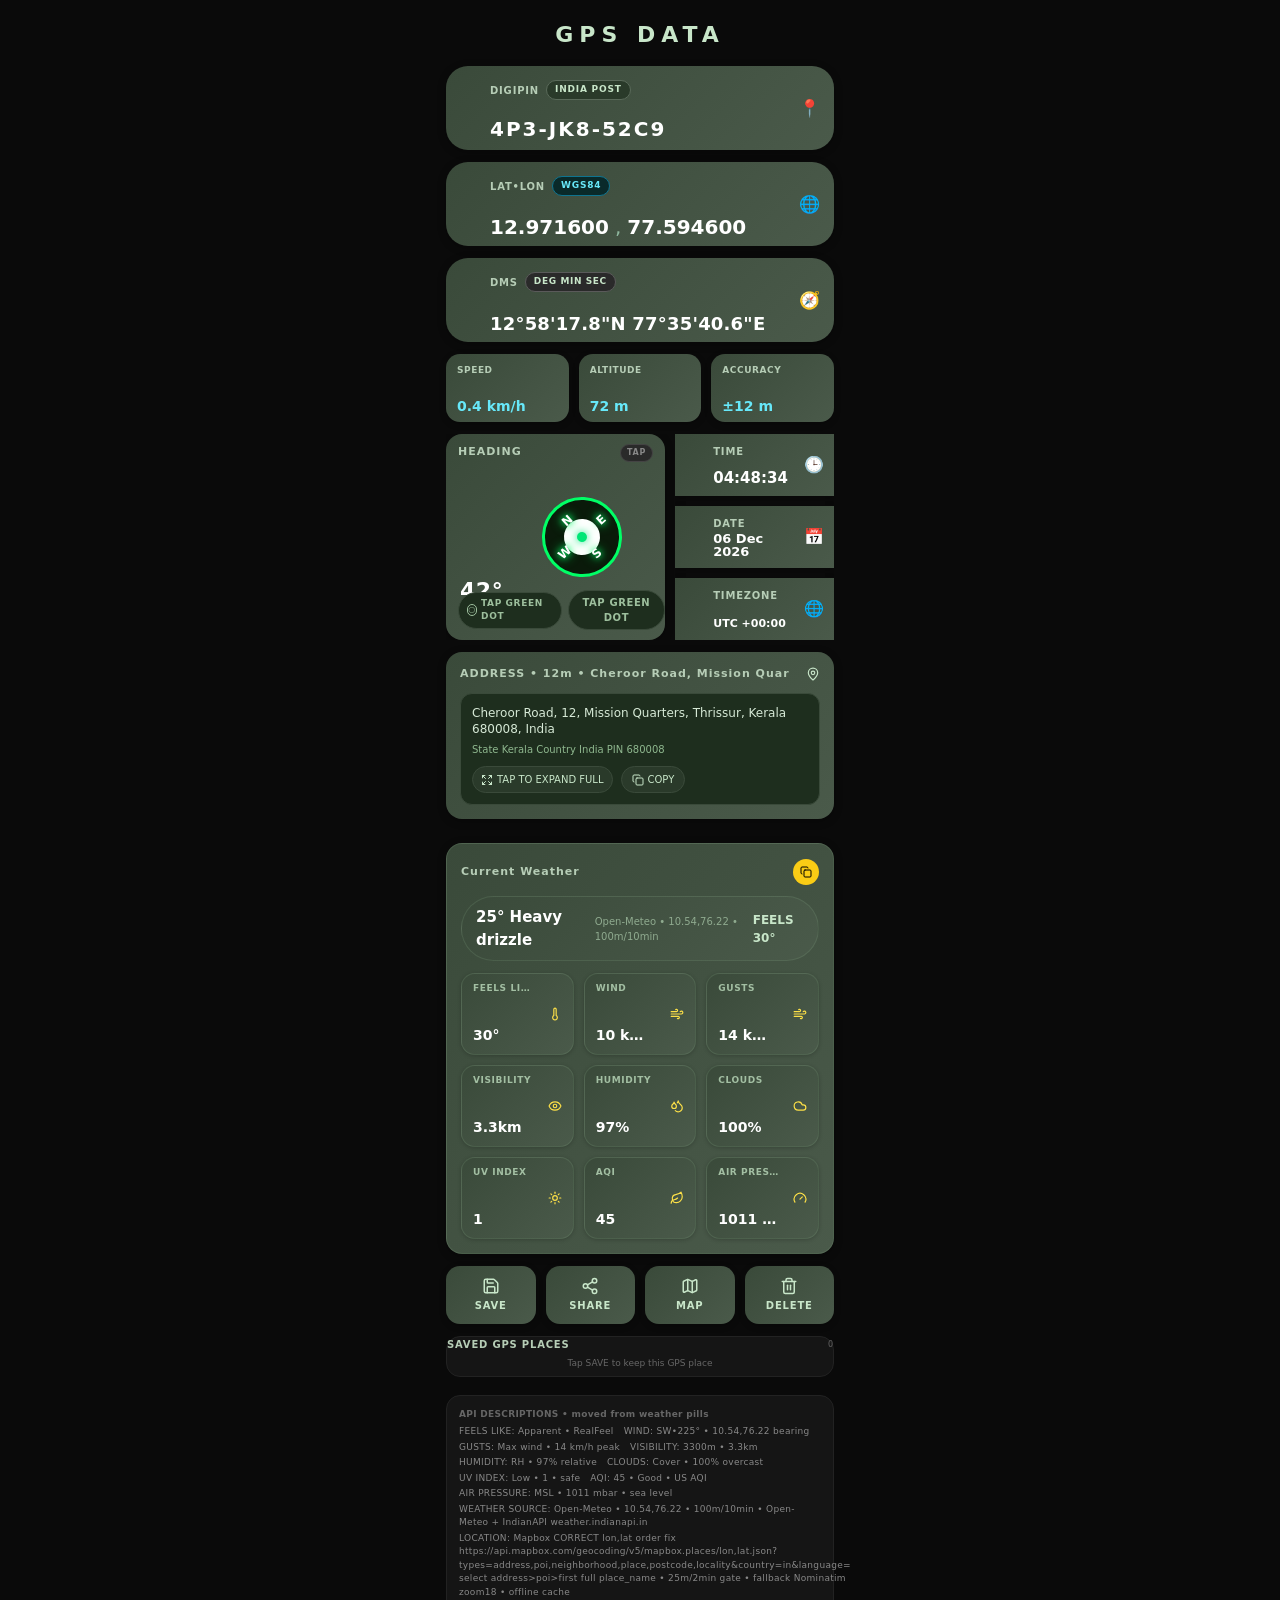
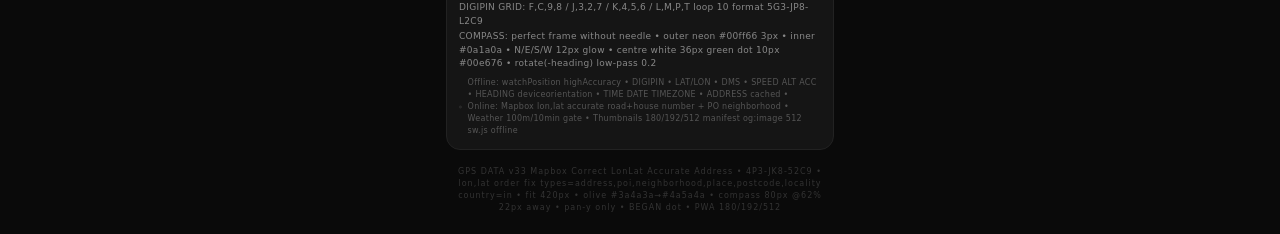
==== index.html @ 17bf813c "Fix DMS and weather tab layout" ====
<!DOCTYPE html>
<html lang="en">
<head><style>
@font-face {
  font-family: "Optimistic";
  font-style: normal;
  font-weight: 400 600;
  font-display: swap;
  src: url("/fonts/OptimisticAI_VF_Optimized.woff2") format("woff2");
}
@font-face {
  font-family: "Optimistic Mono";
  font-style: normal;
  font-weight: 400;
  font-display: swap;
  src: url("/fonts/OptimisticMono_W_TextRegular.woff2") format("woff2");
}
:where(html) {
  font-family: "Optimistic", system-ui, sans-serif;
}
:where(code, pre, kbd, samp) {
  font-family: "Optimistic Mono", ui-monospace, monospace;
}
</style>
  <meta charset="UTF-8">
  <meta name="viewport" content="width=device-width, initial-scale=1, maximum-scale=1, user-scalable=no">
  <meta name="theme-color" content="#0a0a0a">
  <link rel="manifest" href="/manifest.json">
  <title>React Artifact</title>
  <style>*,:after,:before{--tw-border-spacing-x:0;--tw-border-spacing-y:0;--tw-translate-x:0;--tw-translate-y:0;--tw-rotate:0;--tw-skew-x:0;--tw-skew-y:0;--tw-scale-x:1;--tw-scale-y:1;--tw-pan-x: ;--tw-pan-y: ;--tw-pinch-zoom: ;--tw-scroll-snap-strictness:proximity;--tw-gradient-from-position: ;--tw-gradient-via-position: ;--tw-gradient-to-position: ;--tw-ordinal: ;--tw-slashed-zero: ;--tw-numeric-figure: ;--tw-numeric-spacing: ;--tw-numeric-fraction: ;--tw-ring-inset: ;--tw-ring-offset-width:0px;--tw-ring-offset-color:#fff;--tw-ring-color:rgba(59,130,246,.5);--tw-ring-offset-shadow:0 0 #0000;--tw-ring-shadow:0 0 #0000;--tw-shadow:0 0 #0000;--tw-shadow-colored:0 0 #0000;--tw-blur: ;--tw-brightness: ;--tw-contrast: ;--tw-grayscale: ;--tw-hue-rotate: ;--tw-invert: ;--tw-saturate: ;--tw-sepia: ;--tw-drop-shadow: ;--tw-backdrop-blur: ;--tw-backdrop-brightness: ;--tw-backdrop-contrast: ;--tw-backdrop-grayscale: ;--tw-backdrop-hue-rotate: ;--tw-backdrop-invert: ;--tw-backdrop-opacity: ;--tw-backdrop-saturate: ;--tw-backdrop-sepia: ;--tw-contain-size: ;--tw-contain-layout: ;--tw-contain-paint: ;--tw-contain-style: }::backdrop{--tw-border-spacing-x:0;--tw-border-spacing-y:0;--tw-translate-x:0;--tw-translate-y:0;--tw-rotate:0;--tw-skew-x:0;--tw-skew-y:0;--tw-scale-x:1;--tw-scale-y:1;--tw-pan-x: ;--tw-pan-y: ;--tw-pinch-zoom: ;--tw-scroll-snap-strictness:proximity;--tw-gradient-from-position: ;--tw-gradient-via-position: ;--tw-gradient-to-position: ;--tw-ordinal: ;--tw-slashed-zero: ;--tw-numeric-figure: ;--tw-numeric-spacing: ;--tw-numeric-fraction: ;--tw-ring-inset: ;--tw-ring-offset-width:0px;--tw-ring-offset-color:#fff;--tw-ring-color:rgba(59,130,246,.5);--tw-ring-offset-shadow:0 0 #0000;--tw-ring-shadow:0 0 #0000;--tw-shadow:0 0 #0000;--tw-shadow-colored:0 0 #0000;--tw-blur: ;--tw-brightness: ;--tw-contrast: ;--tw-grayscale: ;--tw-hue-rotate: ;--tw-invert: ;--tw-saturate: ;--tw-sepia: ;--tw-drop-shadow: ;--tw-backdrop-blur: ;--tw-backdrop-brightness: ;--tw-backdrop-contrast: ;--tw-backdrop-grayscale: ;--tw-backdrop-hue-rotate: ;--tw-backdrop-invert: ;--tw-backdrop-opacity: ;--tw-backdrop-saturate: ;--tw-backdrop-sepia: ;--tw-contain-size: ;--tw-contain-layout: ;--tw-contain-paint: ;--tw-contain-style: }/*! tailwindcss v3.4.18 | MIT License | https://tailwindcss.com*/*,:after,:before{box-sizing:border-box;border:0 solid #e5e7eb}:after,:before{--tw-content:""}:host,html{line-height:1.5;-webkit-text-size-adjust:100%;-moz-tab-size:4;-o-tab-size:4;tab-size:4;font-family:ui-sans-serif,system-ui,sans-serif,Apple Color Emoji,Segoe UI Emoji,Segoe UI Symbol,Noto Color Emoji;font-feature-settings:normal;font-variation-settings:normal;-webkit-tap-highlight-color:transparent}body{line-height:inherit}hr{height:0;color:inherit;border-top-width:1px}abbr:where([title]){-webkit-text-decoration:underline dotted;text-decoration:underline dotted}h1,h2,h3,h4,h5,h6{font-size:inherit;font-weight:inherit}a{color:inherit;text-decoration:inherit}b,strong{font-weight:bolder}code,kbd,pre,samp{font-family:ui-monospace,SFMono-Regular,Menlo,Monaco,Consolas,Liberation Mono,Courier New,monospace;font-feature-settings:normal;font-variation-settings:normal;font-size:1em}small{font-size:80%}sub,sup{font-size:75%;line-height:0;position:relative;vertical-align:baseline}sub{bottom:-.25em}sup{top:-.5em}table{text-indent:0;border-color:inherit;border-collapse:collapse}button,input,optgroup,select,textarea{font-family:inherit;font-feature-settings:inherit;font-variation-settings:inherit;font-size:100%;font-weight:inherit;line-height:inherit;letter-spacing:inherit;color:inherit;margin:0;padding:0}button,select{text-transform:none}button,input:where([type=button]),input:where([type=reset]),input:where([type=submit]){-webkit-appearance:button;background-color:transparent;background-image:none}:-moz-focusring{outline:auto}:-moz-ui-invalid{box-shadow:none}progress{vertical-align:baseline}::-webkit-inner-spin-button,::-webkit-outer-spin-button{height:auto}[type=search]{-webkit-appearance:textfield;outline-offset:-2px}::-webkit-search-decoration{-webkit-appearance:none}::-webkit-file-upload-button{-webkit-appearance:button;font:inherit}summary{display:list-item}blockquote,dd,dl,figure,h1,h2,h3,h4,h5,h6,hr,p,pre{margin:0}fieldset{margin:0}fieldset,legend{padding:0}menu,ol,ul{list-style:none;margin:0;padding:0}dialog{padding:0}textarea{resize:vertical}input::-moz-placeholder,textarea::-moz-placeholder{opacity:1;color:#9ca3af}input::placeholder,textarea::placeholder{opacity:1;color:#9ca3af}[role=button],button{cursor:pointer}:disabled{cursor:default}audio,canvas,embed,iframe,img,object,svg,video{display:block;vertical-align:middle}img,video{max-width:100%;height:auto}[hidden]:where(:not([hidden=until-found])){display:none}.container{width:100%}@media (min-width:640px){.container{max-width:640px}}@media (min-width:768px){.container{max-width:768px}}@media (min-width:1024px){.container{max-width:1024px}}@media (min-width:1280px){.container{max-width:1280px}}@media (min-width:1536px){.container{max-width:1536px}}.pointer-events-none{pointer-events:none}.fixed{position:fixed}.absolute{position:absolute}.relative{position:relative}.bottom-\[10px\]{bottom:10px}.bottom-\[38px\]{bottom:38px}.bottom-\[6px\]{bottom:6px}.left-1\/2{left:50%}.left-\[12px\]{left:12px}.left-\[14px\]{left:14px}.left-\[7px\]{left:7px}.right-\[12px\]{right:12px}.right-\[7px\]{right:7px}.top-1\/2{top:50%}.top-\[10px\]{top:10px}.top-\[6px\]{top:6px}.z-\[10\]{z-index:10}.m-0{margin:0}.mx-auto{margin-left:auto;margin-right:auto}.mb-\[4px\]{margin-bottom:4px}.mt-\[10px\]{margin-top:10px}.mt-\[12px\]{margin-top:12px}.mt-\[6px\]{margin-top:6px}.mt-\[8px\]{margin-top:8px}.box-border{box-sizing:border-box}.block{display:block}.inline-block{display:inline-block}.flex{display:flex}.grid{display:grid}.hidden{display:none}.h-\[10px\]{height:10px}.h-\[12px\]{height:12px}.h-\[22px\]{height:22px}.h-\[28px\]{height:28px}.h-\[36px\]{height:36px}.h-\[54px\]{height:54px}.h-\[58px\]{height:58px}.h-\[74px\]{height:74px}.h-\[80px\]{height:80px}.h-\[8px\]{height:8px}.h-full{height:100%}.min-h-\[176px\]{min-height:176px}.min-h-screen{min-height:100vh}.w-\[10px\]{width:10px}.w-\[12px\]{width:12px}.w-\[22px\]{width:22px}.w-\[28px\]{width:28px}.w-\[36px\]{width:36px}.w-\[80px\]{width:80px}.w-\[8px\]{width:8px}.w-full{width:100%}.min-w-0{min-width:0}.max-w-\[100vw\]{max-width:100vw}.max-w-\[42\%\]{max-width:42%}.max-w-\[420px\]{max-width:420px}.max-w-\[58\%\]{max-width:58%}.max-w-full{max-width:100%}.flex-\[42\]{flex:42}.flex-\[58\]{flex:58}.flex-shrink-0{flex-shrink:0}.-translate-x-1\/2{--tw-translate-x:-50%}.-translate-x-1\/2,.-translate-y-1\/2{transform:translate(var(--tw-translate-x),var(--tw-translate-y)) rotate(var(--tw-rotate)) skewX(var(--tw-skew-x)) skewY(var(--tw-skew-y)) scaleX(var(--tw-scale-x)) scaleY(var(--tw-scale-y))}.-translate-y-1\/2{--tw-translate-y:-50%}.transform{transform:translate(var(--tw-translate-x),var(--tw-translate-y)) rotate(var(--tw-rotate)) skewX(var(--tw-skew-x)) skewY(var(--tw-skew-y)) scaleX(var(--tw-scale-x)) scaleY(var(--tw-scale-y))}.cursor-pointer{cursor:pointer}.grid-cols-3{grid-template-columns:repeat(3,minmax(0,1fr))}.grid-cols-4{grid-template-columns:repeat(4,minmax(0,1fr))}.flex-col{flex-direction:column}.flex-wrap{flex-wrap:wrap}.items-start{align-items:flex-start}.items-center{align-items:center}.justify-center{justify-content:center}.justify-between{justify-content:space-between}.gap-\[10px\]{gap:10px}.gap-\[12px\]{gap:12px}.gap-\[3px\]{gap:3px}.gap-\[4px\]{gap:4px}.gap-\[5px\]{gap:5px}.gap-\[6px\]{gap:6px}.gap-\[8px\]{gap:8px}.gap-x-\[10px\]{-moz-column-gap:10px;column-gap:10px}.gap-y-\[2px\]{row-gap:2px}.overflow-hidden{overflow:hidden}.overflow-x-hidden{overflow-x:hidden}.truncate{overflow:hidden;white-space:nowrap}.text-ellipsis,.truncate{text-overflow:ellipsis}.whitespace-nowrap{white-space:nowrap}.whitespace-pre-wrap{white-space:pre-wrap}.break-words{overflow-wrap:break-word}.rounded{border-radius:.25rem}.rounded-\[10px\]{border-radius:10px}.rounded-\[12px\]{border-radius:12px}.rounded-\[14px\]{border-radius:14px}.rounded-\[16px\]{border-radius:16px}.rounded-full{border-radius:9999px}.border{border-width:1px}.border-\[3px\]{border-width:3px}.border-\[\#00ff66\]{--tw-border-opacity:1;border-color:rgb(0 255 102/var(--tw-border-opacity,1))}.border-\[\#222\]{--tw-border-opacity:1;border-color:rgb(34 34 34/var(--tw-border-opacity,1))}.border-\[\#3a4a3a\]{--tw-border-opacity:1;border-color:rgb(58 74 58/var(--tw-border-opacity,1))}.border-\[\#444\]{--tw-border-opacity:1;border-color:rgb(68 68 68/var(--tw-border-opacity,1))}.border-\[\#5a5a5a\]{--tw-border-opacity:1;border-color:rgb(90 90 90/var(--tw-border-opacity,1))}.border-\[\#5a6a5a\]{--tw-border-opacity:1;border-color:rgb(90 106 90/var(--tw-border-opacity,1))}.border-cyan-700{--tw-border-opacity:1;border-color:rgb(14 116 144/var(--tw-border-opacity,1))}.bg-\[\#00e676\]{--tw-bg-opacity:1;background-color:rgb(0 230 118/var(--tw-bg-opacity,1))}.bg-\[\#0a0a0a\]{--tw-bg-opacity:1;background-color:rgb(10 10 10/var(--tw-bg-opacity,1))}.bg-\[\#0a1a0a\]{--tw-bg-opacity:1;background-color:rgb(10 26 10/var(--tw-bg-opacity,1))}.bg-\[\#0a2a2a\]{--tw-bg-opacity:1;background-color:rgb(10 42 42/var(--tw-bg-opacity,1))}.bg-\[\#151515\]{--tw-bg-opacity:1;background-color:rgb(21 21 21/var(--tw-bg-opacity,1))}.bg-\[\#1e2e1e\]{--tw-bg-opacity:1;background-color:rgb(30 46 30/var(--tw-bg-opacity,1))}.bg-\[\#2a2a2a\]{--tw-bg-opacity:1;background-color:rgb(42 42 42/var(--tw-bg-opacity,1))}.bg-\[\#2a3a2a\]{--tw-bg-opacity:1;background-color:rgb(42 58 42/var(--tw-bg-opacity,1))}.bg-white{--tw-bg-opacity:1;background-color:rgb(255 255 255/var(--tw-bg-opacity,1))}.bg-yellow-400{--tw-bg-opacity:1;background-color:rgb(250 204 21/var(--tw-bg-opacity,1))}.p-0{padding:0}.p-\[11px\]{padding:11px}.p-\[12px\]{padding:12px}.p-\[14px\]{padding:14px}.px-\[10px\]{padding-left:10px;padding-right:10px}.px-\[14px\]{padding-left:14px;padding-right:14px}.px-\[16px\]{padding-left:16px;padding-right:16px}.px-\[6px\]{padding-left:6px;padding-right:6px}.px-\[8px\]{padding-left:8px;padding-right:8px}.py-\[16px\]{padding-top:16px;padding-bottom:16px}.py-\[2px\]{padding-top:2px;padding-bottom:2px}.py-\[3px\]{padding-top:3px;padding-bottom:3px}.py-\[4px\]{padding-top:4px;padding-bottom:4px}.py-\[5px\]{padding-top:5px;padding-bottom:5px}.py-\[8px\]{padding-top:8px;padding-bottom:8px}.py-\[9px\]{padding-top:9px;padding-bottom:9px}.text-center{text-align:center}.text-\[10px\]{font-size:10px}.text-\[11px\]{font-size:11px}.text-\[12px\]{font-size:12px}.text-\[13px\]{font-size:13px}.text-\[14px\]{font-size:14px}.text-\[15px\]{font-size:15px}.text-\[18px\]{font-size:18px}.text-\[20px\]{font-size:20px}.text-\[22px\]{font-size:22px}.text-\[24px\]{font-size:24px}.text-\[8px\]{font-size:8px}.text-\[9px\]{font-size:9px}.font-black{font-weight:900}.font-bold{font-weight:700}.font-normal{font-weight:400}.font-semibold{font-weight:600}.leading-\[1\.1\]{line-height:1.1}.leading-\[1\.2\]{line-height:1.2}.leading-\[1\.4\]{line-height:1.4}.leading-\[1\.5\]{line-height:1.5}.leading-\[1\],.leading-none{line-height:1}.tracking-\[0\.2px\]{letter-spacing:.2px}.tracking-\[0\.3px\]{letter-spacing:.3px}.tracking-\[0\.5px\]{letter-spacing:.5px}.tracking-\[0\.6px\]{letter-spacing:.6px}.tracking-\[0\.8px\]{letter-spacing:.8px}.tracking-\[1px\]{letter-spacing:1px}.tracking-\[2px\]{letter-spacing:2px}.tracking-\[6px\]{letter-spacing:6px}.text-\[\#00ff66\]{--tw-text-opacity:1;color:rgb(0 255 102/var(--tw-text-opacity,1))}.text-\[\#22c55e\]{--tw-text-opacity:1;color:rgb(34 197 94/var(--tw-text-opacity,1))}.text-\[\#333\]{--tw-text-opacity:1;color:rgb(51 51 51/var(--tw-text-opacity,1))}.text-\[\#555\]{--tw-text-opacity:1;color:rgb(85 85 85/var(--tw-text-opacity,1))}.text-\[\#666\]{--tw-text-opacity:1;color:rgb(102 102 102/var(--tw-text-opacity,1))}.text-\[\#888\]{--tw-text-opacity:1;color:rgb(136 136 136/var(--tw-text-opacity,1))}.text-\[\#8faa8f\]{--tw-text-opacity:1;color:rgb(143 170 143/var(--tw-text-opacity,1))}.text-\[\#8fb88f\]{--tw-text-opacity:1;color:rgb(143 184 143/var(--tw-text-opacity,1))}.text-\[\#8fb89f\]{--tw-text-opacity:1;color:rgb(143 184 159/var(--tw-text-opacity,1))}.text-\[\#a3bfa3\]{--tw-text-opacity:1;color:rgb(163 191 163/var(--tw-text-opacity,1))}.text-\[\#b6cdb6\]{--tw-text-opacity:1;color:rgb(182 205 182/var(--tw-text-opacity,1))}.text-\[\#c8e6c9\]{--tw-text-opacity:1;color:rgb(200 230 201/var(--tw-text-opacity,1))}.text-\[\#d6e9d6\]{--tw-text-opacity:1;color:rgb(214 233 214/var(--tw-text-opacity,1))}.text-\[\#eab308\]{--tw-text-opacity:1;color:rgb(234 179 8/var(--tw-text-opacity,1))}.text-\[\#ef4444\]{--tw-text-opacity:1;color:rgb(239 68 68/var(--tw-text-opacity,1))}.text-black{--tw-text-opacity:1;color:rgb(0 0 0/var(--tw-text-opacity,1))}.text-cyan-300{--tw-text-opacity:1;color:rgb(103 232 249/var(--tw-text-opacity,1))}.text-white{--tw-text-opacity:1;color:rgb(255 255 255/var(--tw-text-opacity,1))}.text-yellow-300{--tw-text-opacity:1;color:rgb(253 224 71/var(--tw-text-opacity,1))}.shadow-\[0_0_8px_\#00e676\]{--tw-shadow:0 0 8px #00e676;--tw-shadow-colored:0 0 8px var(--tw-shadow-color)}.shadow-\[0_0_8px_\#00e676\],.shadow-\[0_1px_4px_rgba\(0\2c 0\2c 0\2c 0\.2\)\]{box-shadow:var(--tw-ring-offset-shadow,0 0 #0000),var(--tw-ring-shadow,0 0 #0000),var(--tw-shadow)}.shadow-\[0_1px_4px_rgba\(0\2c 0\2c 0\2c 0\.2\)\]{--tw-shadow:0 1px 4px rgba(0,0,0,.2);--tw-shadow-colored:0 1px 4px var(--tw-shadow-color)}.shadow-\[0_2px_6px_rgba\(0\2c 0\2c 0\2c 0\.25\)\]{--tw-shadow:0 2px 6px rgba(0,0,0,.25);--tw-shadow-colored:0 2px 6px var(--tw-shadow-color);box-shadow:var(--tw-ring-offset-shadow,0 0 #0000),var(--tw-ring-shadow,0 0 #0000),var(--tw-shadow)}.shadow-\[0_2px_8px_rgba\(0\2c 0\2c 0\2c 0\.3\)\]{--tw-shadow:0 2px 8px rgba(0,0,0,.3);--tw-shadow-colored:0 2px 8px var(--tw-shadow-color);box-shadow:var(--tw-ring-offset-shadow,0 0 #0000),var(--tw-ring-shadow,0 0 #0000),var(--tw-shadow)}.outline-none{outline:2px solid transparent;outline-offset:2px}.ring{--tw-ring-offset-shadow:var(--tw-ring-inset) 0 0 0 var(--tw-ring-offset-width) var(--tw-ring-offset-color);--tw-ring-shadow:var(--tw-ring-inset) 0 0 0 calc(3px + var(--tw-ring-offset-width)) var(--tw-ring-color);box-shadow:var(--tw-ring-offset-shadow),var(--tw-ring-shadow),var(--tw-shadow,0 0 #0000)}.transition{transition-property:color,background-color,border-color,text-decoration-color,fill,stroke,opacity,box-shadow,transform,filter,backdrop-filter;transition-timing-function:cubic-bezier(.4,0,.2,1);transition-duration:.15s}.ease-in-out{transition-timing-function:cubic-bezier(.4,0,.2,1)}#root,body,html{min-height:100%}body{margin:0;font-family:Inter,ui-sans-serif,system-ui,-apple-system,BlinkMacSystemFont,Segoe UI,sans-serif}[role=button]:not([aria-disabled=true]),button:not(:disabled),label[for],select:not(:disabled),summary{cursor:pointer}.hover\:bg-\[\#3a3a3a\]:hover{--tw-bg-opacity:1;background-color:rgb(58 58 58/var(--tw-bg-opacity,1))}.hover\:bg-\[\#3a4a3a\]:hover{--tw-bg-opacity:1;background-color:rgb(58 74 58/var(--tw-bg-opacity,1))}.hover\:text-white:hover{--tw-text-opacity:1;color:rgb(255 255 255/var(--tw-text-opacity,1))}@media (min-width:640px){.sm\:max-w-\[420px\]{max-width:420px}}</style>
</head>
<body>
  <div id="root"></div>
  
  <script type="module">var Id=Object.create;var{getPrototypeOf:Ud,defineProperty:Au,getOwnPropertyNames:Md}=Object;var Vd=Object.prototype.hasOwnProperty;var dn=(e,n,t)=>{t=e!=null?Id(Ud(e)):{};let r=n||!e||!e.__esModule?Au(t,"default",{value:e,enumerable:!0}):t;for(let l of Md(e))if(!Vd.call(r,l))Au(r,l,{get:()=>e[l],enumerable:!0});return r};var cl=(e,n)=>()=>(n||e((n={exports:{}}).exports,n),n.exports);var Ld=(e,n)=>{for(var t in n)Au(e,t,{get:n[t],enumerable:!0,configurable:!0,set:(r)=>n[t]=()=>r})};var $d=(e,n)=>()=>(e&&(n=e(e=0)),n);var Xn=cl((ep)=>{var Gt=Symbol.for("react.element"),Qd=Symbol.for("react.portal"),Hd=Symbol.for("react.fragment"),Wd=Symbol.for("react.strict_mode"),Ad=Symbol.for("react.profiler"),xd=Symbol.for("react.provider"),Bd=Symbol.for("react.context"),Yd=Symbol.for("react.forward_ref"),Xd=Symbol.for("react.suspense"),Gd=Symbol.for("react.memo"),Zd=Symbol.for("react.lazy"),ks=Symbol.iterator;function Kd(e){if(e===null||typeof e!=="object")return null;return e=ks&&e[ks]||e["@@iterator"],typeof e==="function"?e:null}var _s={isMounted:function(){return!1},enqueueForceUpdate:function(){},enqueueReplaceState:function(){},enqueueSetState:function(){}},Cs=Object.assign,Ps={};function ct(e,n,t){this.props=e,this.context=n,this.refs=Ps,this.updater=t||_s}ct.prototype.isReactComponent={};ct.prototype.setState=function(e,n){if(typeof e!=="object"&&typeof e!=="function"&&e!=null)throw Error("setState(...): takes an object of state variables to update or a function which returns an object of state variables.");this.updater.enqueueSetState(this,e,n,"setState")};ct.prototype.forceUpdate=function(e){this.updater.enqueueForceUpdate(this,e,"forceUpdate")};function Ns(){}Ns.prototype=ct.prototype;function Bu(e,n,t){this.props=e,this.context=n,this.refs=Ps,this.updater=t||_s}var Yu=Bu.prototype=new Ns;Yu.constructor=Bu;Cs(Yu,ct.prototype);Yu.isPureReactComponent=!0;var Ss=Array.isArray,Ts=Object.prototype.hasOwnProperty,Xu={current:null},zs={key:!0,ref:!0,__self:!0,__source:!0};function Rs(e,n,t){var r,l={},u=null,o=null;if(n!=null)for(r in n.ref!==void 0&&(o=n.ref),n.key!==void 0&&(u=""+n.key),n)Ts.call(n,r)&&!zs.hasOwnProperty(r)&&(l[r]=n[r]);var i=arguments.length-2;if(i===1)l.children=t;else if(1<i){for(var s=Array(i),f=0;f<i;f++)s[f]=arguments[f+2];l.children=s}if(e&&e.defaultProps)for(r in i=e.defaultProps,i)l[r]===void 0&&(l[r]=i[r]);return{$$typeof:Gt,type:e,key:u,ref:o,props:l,_owner:Xu.current}}function Jd(e,n){return{$$typeof:Gt,type:e.type,key:n,ref:e.ref,props:e.props,_owner:e._owner}}function Gu(e){return typeof e==="object"&&e!==null&&e.$$typeof===Gt}function qd(e){var n={"=":"=0",":":"=2"};return"$"+e.replace(/[=:]/g,function(t){return n[t]})}var Es=/\/+/g;function xu(e,n){return typeof e==="object"&&e!==null&&e.key!=null?qd(""+e.key):n.toString(36)}function pl(e,n,t,r,l){var u=typeof e;if(u==="undefined"||u==="boolean")e=null;var o=!1;if(e===null)o=!0;else switch(u){case"string":case"number":o=!0;break;case"object":switch(e.$$typeof){case Gt:case Qd:o=!0}}if(o)return o=e,l=l(o),e=r===""?"."+xu(o,0):r,Ss(l)?(t="",e!=null&&(t=e.replace(Es,"$&/")+"/"),pl(l,n,t,"",function(f){return f})):l!=null&&(Gu(l)&&(l=Jd(l,t+(!l.key||o&&o.key===l.key?"":(""+l.key).replace(Es,"$&/")+"/")+e)),n.push(l)),1;if(o=0,r=r===""?".":r+":",Ss(e))for(var i=0;i<e.length;i++){u=e[i];var s=r+xu(u,i);o+=pl(u,n,t,s,l)}else if(s=Kd(e),typeof s==="function")for(e=s.call(e),i=0;!(u=e.next()).done;)u=u.value,s=r+xu(u,i++),o+=pl(u,n,t,s,l);else if(u==="object")throw n=String(e),Error("Objects are not valid as a React child (found: "+(n==="[object Object]"?"object with keys {"+Object.keys(e).join(", ")+"}":n)+"). If you meant to render a collection of children, use an array instead.");return o}function dl(e,n,t){if(e==null)return e;var r=[],l=0;return pl(e,r,"","",function(u){return n.call(t,u,l++)}),r}function jd(e){if(e._status===-1){var n=e._result;n=n(),n.then(function(t){if(e._status===0||e._status===-1)e._status=1,e._result=t},function(t){if(e._status===0||e._status===-1)e._status=2,e._result=t}),e._status===-1&&(e._status=0,e._result=n)}if(e._status===1)return e._result.default;throw e._result}var Se={current:null},ml={transition:null},bd={ReactCurrentDispatcher:Se,ReactCurrentBatchConfig:ml,ReactCurrentOwner:Xu};function Os(){throw Error("act(...) is not supported in production builds of React.")}ep.Children={map:dl,forEach:function(e,n,t){dl(e,function(){n.apply(this,arguments)},t)},count:function(e){var n=0;return dl(e,function(){n++}),n},toArray:function(e){return dl(e,function(n){return n})||[]},only:function(e){if(!Gu(e))throw Error("React.Children.only expected to receive a single React element child.");return e}};ep.Component=ct;ep.Fragment=Hd;ep.Profiler=Ad;ep.PureComponent=Bu;ep.StrictMode=Wd;ep.Suspense=Xd;ep.__SECRET_INTERNALS_DO_NOT_USE_OR_YOU_WILL_BE_FIRED=bd;ep.act=Os;ep.cloneElement=function(e,n,t){if(e===null||e===void 0)throw Error("React.cloneElement(...): The argument must be a React element, but you passed "+e+".");var r=Cs({},e.props),l=e.key,u=e.ref,o=e._owner;if(n!=null){if(n.ref!==void 0&&(u=n.ref,o=Xu.current),n.key!==void 0&&(l=""+n.key),e.type&&e.type.defaultProps)var i=e.type.defaultProps;for(s in n)Ts.call(n,s)&&!zs.hasOwnProperty(s)&&(r[s]=n[s]===void 0&&i!==void 0?i[s]:n[s])}var s=arguments.length-2;if(s===1)r.children=t;else if(1<s){i=Array(s);for(var f=0;f<s;f++)i[f]=arguments[f+2];r.children=i}return{$$typeof:Gt,type:e.type,key:l,ref:u,props:r,_owner:o}};ep.createContext=function(e){return e={$$typeof:Bd,_currentValue:e,_currentValue2:e,_threadCount:0,Provider:null,Consumer:null,_defaultValue:null,_globalName:null},e.Provider={$$typeof:xd,_context:e},e.Consumer=e};ep.createElement=Rs;ep.createFactory=function(e){var n=Rs.bind(null,e);return n.type=e,n};ep.createRef=function(){return{current:null}};ep.forwardRef=function(e){return{$$typeof:Yd,render:e}};ep.isValidElement=Gu;ep.lazy=function(e){return{$$typeof:Zd,_payload:{_status:-1,_result:e},_init:jd}};ep.memo=function(e,n){return{$$typeof:Gd,type:e,compare:n===void 0?null:n}};ep.startTransition=function(e){var n=ml.transition;ml.transition={};try{e()}finally{ml.transition=n}};ep.unstable_act=Os;ep.useCallback=function(e,n){return Se.current.useCallback(e,n)};ep.useContext=function(e){return Se.current.useContext(e)};ep.useDebugValue=function(){};ep.useDeferredValue=function(e){return Se.current.useDeferredValue(e)};ep.useEffect=function(e,n){return Se.current.useEffect(e,n)};ep.useId=function(){return Se.current.useId()};ep.useImperativeHandle=function(e,n,t){return Se.current.useImperativeHandle(e,n,t)};ep.useInsertionEffect=function(e,n){return Se.current.useInsertionEffect(e,n)};ep.useLayoutEffect=function(e,n){return Se.current.useLayoutEffect(e,n)};ep.useMemo=function(e,n){return Se.current.useMemo(e,n)};ep.useReducer=function(e,n,t){return Se.current.useReducer(e,n,t)};ep.useRef=function(e){return Se.current.useRef(e)};ep.useState=function(e){return Se.current.useState(e)};ep.useSyncExternalStore=function(e,n,t){return Se.current.useSyncExternalStore(e,n,t)};ep.useTransition=function(){return Se.current.useTransition()};ep.version="18.3.1"});var Ls=cl(($p)=>{function Ku(e,n){var t=e.length;e.push(n);e:for(;0<t;){var r=t-1>>>1,l=e[r];if(0<hl(l,n))e[r]=n,e[t]=l,t=r;else break e}}function Ze(e){return e.length===0?null:e[0]}function wl(e){if(e.length===0)return null;var n=e[0],t=e.pop();if(t!==n){e[0]=t;e:for(var r=0,l=e.length,u=l>>>1;r<u;){var o=2*(r+1)-1,i=e[o],s=o+1,f=e[s];if(0>hl(i,t))s<l&&0>hl(f,i)?(e[r]=f,e[s]=t,r=s):(e[r]=i,e[o]=t,r=o);else if(s<l&&0>hl(f,t))e[r]=f,e[s]=t,r=s;else break e}}return n}function hl(e,n){var t=e.sortIndex-n.sortIndex;return t!==0?t:e.id-n.id}if(typeof performance==="object"&&typeof performance.now==="function")Ju=performance,$p.unstable_now=function(){return Ju.now()};else vl=Date,qu=vl.now(),$p.unstable_now=function(){return vl.now()-qu};var Ju,vl,qu,rn=[],Pn=[],Lp=1,He=null,me=3,kl=!1,Gn=!1,Kt=!1,Fs=typeof setTimeout==="function"?setTimeout:null,Is=typeof clearTimeout==="function"?clearTimeout:null,Ds=typeof setImmediate<"u"?setImmediate:null;typeof navigator<"u"&&navigator.scheduling!==void 0&&navigator.scheduling.isInputPending!==void 0&&navigator.scheduling.isInputPending.bind(navigator.scheduling);function ju(e){for(var n=Ze(Pn);n!==null;){if(n.callback===null)wl(Pn);else if(n.startTime<=e)wl(Pn),n.sortIndex=n.expirationTime,Ku(rn,n);else break;n=Ze(Pn)}}function eo(e){if(Kt=!1,ju(e),!Gn)if(Ze(rn)!==null)Gn=!0,to(no);else{var n=Ze(Pn);n!==null&&ro(eo,n.startTime-e)}}function no(e,n){Gn=!1,Kt&&(Kt=!1,Is(Jt),Jt=-1),kl=!0;var t=me;try{ju(n);for(He=Ze(rn);He!==null&&(!(He.expirationTime>n)||e&&!Vs());){var r=He.callback;if(typeof r==="function"){He.callback=null,me=He.priorityLevel;var l=r(He.expirationTime<=n);n=$p.unstable_now(),typeof l==="function"?He.callback=l:He===Ze(rn)&&wl(rn),ju(n)}else wl(rn);He=Ze(rn)}if(He!==null)var u=!0;else{var o=Ze(Pn);o!==null&&ro(eo,o.startTime-n),u=!1}return u}finally{He=null,me=t,kl=!1}}var Sl=!1,yl=null,Jt=-1,Us=5,Ms=-1;function Vs(){return $p.unstable_now()-Ms<Us?!1:!0}function Zu(){if(yl!==null){var e=$p.unstable_now();Ms=e;var n=!0;try{n=yl(!0,e)}finally{n?Zt():(Sl=!1,yl=null)}}else Sl=!1}var Zt;if(typeof Ds==="function")Zt=function(){Ds(Zu)};else if(typeof MessageChannel<"u")gl=new MessageChannel,bu=gl.port2,gl.port1.onmessage=Zu,Zt=function(){bu.postMessage(null)};else Zt=function(){Fs(Zu,0)};var gl,bu;function to(e){yl=e,Sl||(Sl=!0,Zt())}function ro(e,n){Jt=Fs(function(){e($p.unstable_now())},n)}$p.unstable_IdlePriority=5;$p.unstable_ImmediatePriority=1;$p.unstable_LowPriority=4;$p.unstable_NormalPriority=3;$p.unstable_Profiling=null;$p.unstable_UserBlockingPriority=2;$p.unstable_cancelCallback=function(e){e.callback=null};$p.unstable_continueExecution=function(){Gn||kl||(Gn=!0,to(no))};$p.unstable_forceFrameRate=function(e){0>e||125<e?console.error("forceFrameRate takes a positive int between 0 and 125, forcing frame rates higher than 125 fps is not supported"):Us=0<e?Math.floor(1000/e):5};$p.unstable_getCurrentPriorityLevel=function(){return me};$p.unstable_getFirstCallbackNode=function(){return Ze(rn)};$p.unstable_next=function(e){switch(me){case 1:case 2:case 3:var n=3;break;default:n=me}var t=me;me=n;try{return e()}finally{me=t}};$p.unstable_pauseExecution=function(){};$p.unstable_requestPaint=function(){};$p.unstable_runWithPriority=function(e,n){switch(e){case 1:case 2:case 3:case 4:case 5:break;default:e=3}var t=me;me=e;try{return n()}finally{me=t}};$p.unstable_scheduleCallback=function(e,n,t){var r=$p.unstable_now();switch(typeof t==="object"&&t!==null?(t=t.delay,t=typeof t==="number"&&0<t?r+t:r):t=r,e){case 1:var l=-1;break;case 2:l=250;break;case 5:l=1073741823;break;case 4:l=1e4;break;default:l=5000}return l=t+l,e={id:Lp++,callback:n,priorityLevel:e,startTime:t,expirationTime:l,sortIndex:-1},t>r?(e.sortIndex=t,Ku(Pn,e),Ze(rn)===null&&e===Ze(Pn)&&(Kt?(Is(Jt),Jt=-1):Kt=!0,ro(eo,t-r))):(e.sortIndex=l,Ku(rn,e),Gn||kl||(Gn=!0,to(no))),e};$p.unstable_shouldYield=Vs;$p.unstable_wrapCallback=function(e){var n=me;return function(){var t=me;me=n;try{return e.apply(this,arguments)}finally{me=t}}}});var fs={};Ld(fs,{version:()=>jc,unstable_renderSubtreeIntoContainer:()=>qc,unstable_batchedUpdates:()=>Jc,unmountComponentAtNode:()=>Kc,render:()=>Zc,hydrateRoot:()=>Gc,hydrate:()=>Xc,flushSync:()=>Yc,findDOMNode:()=>Bc,createRoot:()=>xc,createPortal:()=>Ac,__SECRET_INTERNALS_DO_NOT_USE_OR_YOU_WILL_BE_FIRED:()=>Wc});function g(e){for(var n="https://reactjs.org/docs/error-decoder.html?invariant="+e,t=1;t<arguments.length;t++)n+="&args[]="+encodeURIComponent(arguments[t]);return"Minified React error #"+e+"; visit "+n+" for the full message or use the non-minified dev environment for full errors and additional helpful warnings."}function it(e,n){It(e,n),It(e+"Capture",n)}function It(e,n){Sr[e]=n;for(e=0;e<n.length;e++)xa.add(n[e])}function l0(e){if(No.call(Qs,e))return!0;if(No.call($s,e))return!1;if(r0.test(e))return Qs[e]=!0;return $s[e]=!0,!1}function u0(e,n,t,r){if(t!==null&&t.type===0)return!1;switch(typeof n){case"function":case"symbol":return!0;case"boolean":if(r)return!1;if(t!==null)return!t.acceptsBooleans;return e=e.toLowerCase().slice(0,5),e!=="data-"&&e!=="aria-";default:return!1}}function o0(e,n,t,r){if(n===null||typeof n>"u"||u0(e,n,t,r))return!0;if(r)return!1;if(t!==null)switch(t.type){case 3:return!n;case 4:return n===!1;case 5:return isNaN(n);case 6:return isNaN(n)||1>n}return!1}function Ce(e,n,t,r,l,u,o){this.acceptsBooleans=n===2||n===3||n===4,this.attributeName=r,this.attributeNamespace=l,this.mustUseProperty=t,this.propertyName=e,this.type=n,this.sanitizeURL=u,this.removeEmptyString=o}function Si(e){return e[1].toUpperCase()}function Ei(e,n,t,r){var l=pe.hasOwnProperty(n)?pe[n]:null;if(l!==null?l.type!==0:r||!(2<n.length)||n[0]!=="o"&&n[0]!=="O"||n[1]!=="n"&&n[1]!=="N")o0(n,t,l,r)&&(t=null),r||l===null?l0(n)&&(t===null?e.removeAttribute(n):e.setAttribute(n,""+t)):l.mustUseProperty?e[l.propertyName]=t===null?l.type===3?!1:"":t:(n=l.attributeName,r=l.attributeNamespace,t===null?e.removeAttribute(n):(l=l.type,t=l===3||l===4&&t===!0?"":""+t,r?e.setAttributeNS(r,n,t):e.setAttribute(n,t)))}function qt(e){if(e===null||typeof e!=="object")return null;return e=Hs&&e[Hs]||e["@@iterator"],typeof e==="function"?e:null}function lr(e){if(lo===void 0)try{throw Error()}catch(t){var n=t.stack.trim().match(/\n( *(at )?)/);lo=n&&n[1]||""}return`
`+lo+e}function oo(e,n){if(!e||uo)return"";uo=!0;var t=Error.prepareStackTrace;Error.prepareStackTrace=void 0;try{if(n)if(n=function(){throw Error()},Object.defineProperty(n.prototype,"props",{set:function(){throw Error()}}),typeof Reflect==="object"&&Reflect.construct){try{Reflect.construct(n,[])}catch(f){var r=f}Reflect.construct(e,[],n)}else{try{n.call()}catch(f){r=f}e.call(n.prototype)}else{try{throw Error()}catch(f){r=f}e()}}catch(f){if(f&&r&&typeof f.stack==="string"){for(var l=f.stack.split(`
`),u=r.stack.split(`
`),o=l.length-1,i=u.length-1;1<=o&&0<=i&&l[o]!==u[i];)i--;for(;1<=o&&0<=i;o--,i--)if(l[o]!==u[i]){if(o!==1||i!==1)do if(o--,i--,0>i||l[o]!==u[i]){var s=`
`+l[o].replace(" at new "," at ");return e.displayName&&s.includes("<anonymous>")&&(s=s.replace("<anonymous>",e.displayName)),s}while(1<=o&&0<=i);break}}}finally{uo=!1,Error.prepareStackTrace=t}return(e=e?e.displayName||e.name:"")?lr(e):""}function i0(e){switch(e.tag){case 5:return lr(e.type);case 16:return lr("Lazy");case 13:return lr("Suspense");case 19:return lr("SuspenseList");case 0:case 2:case 15:return e=oo(e.type,!1),e;case 11:return e=oo(e.type.render,!1),e;case 1:return e=oo(e.type,!0),e;default:return""}}function Oo(e){if(e==null)return null;if(typeof e==="function")return e.displayName||e.name||null;if(typeof e==="string")return e;switch(e){case vt:return"Fragment";case ht:return"Portal";case To:return"Profiler";case _i:return"StrictMode";case zo:return"Suspense";case Ro:return"SuspenseList"}if(typeof e==="object")switch(e.$$typeof){case Ya:return(e.displayName||"Context")+".Consumer";case Ba:return(e._context.displayName||"Context")+".Provider";case Ci:var n=e.render;return e=e.displayName,e||(e=n.displayName||n.name||"",e=e!==""?"ForwardRef("+e+")":"ForwardRef"),e;case Pi:return n=e.displayName||null,n!==null?n:Oo(e.type)||"Memo";case Tn:n=e._payload,e=e._init;try{return Oo(e(n))}catch(t){}}return null}function s0(e){var n=e.type;switch(e.tag){case 24:return"Cache";case 9:return(n.displayName||"Context")+".Consumer";case 10:return(n._context.displayName||"Context")+".Provider";case 18:return"DehydratedFragment";case 11:return e=n.render,e=e.displayName||e.name||"",n.displayName||(e!==""?"ForwardRef("+e+")":"ForwardRef");case 7:return"Fragment";case 5:return n;case 4:return"Portal";case 3:return"Root";case 6:return"Text";case 16:return Oo(n);case 8:return n===_i?"StrictMode":"Mode";case 22:return"Offscreen";case 12:return"Profiler";case 21:return"Scope";case 13:return"Suspense";case 19:return"SuspenseList";case 25:return"TracingMarker";case 1:case 0:case 17:case 2:case 14:case 15:if(typeof n==="function")return n.displayName||n.name||null;if(typeof n==="string")return n}return null}function Wn(e){switch(typeof e){case"boolean":case"number":case"string":case"undefined":return e;case"object":return e;default:return""}}function Ga(e){var n=e.type;return(e=e.nodeName)&&e.toLowerCase()==="input"&&(n==="checkbox"||n==="radio")}function a0(e){var n=Ga(e)?"checked":"value",t=Object.getOwnPropertyDescriptor(e.constructor.prototype,n),r=""+e[n];if(!e.hasOwnProperty(n)&&typeof t<"u"&&typeof t.get==="function"&&typeof t.set==="function"){var{get:l,set:u}=t;return Object.defineProperty(e,n,{configurable:!0,get:function(){return l.call(this)},set:function(o){r=""+o,u.call(this,o)}}),Object.defineProperty(e,n,{enumerable:t.enumerable}),{getValue:function(){return r},setValue:function(o){r=""+o},stopTracking:function(){e._valueTracker=null,delete e[n]}}}}function _l(e){e._valueTracker||(e._valueTracker=a0(e))}function Za(e){if(!e)return!1;var n=e._valueTracker;if(!n)return!0;var t=n.getValue(),r="";return e&&(r=Ga(e)?e.checked?"true":"false":e.value),e=r,e!==t?(n.setValue(e),!0):!1}function Zl(e){if(e=e||(typeof document<"u"?document:void 0),typeof e>"u")return null;try{return e.activeElement||e.body}catch(n){return e.body}}function Do(e,n){var t=n.checked;return q({},n,{defaultChecked:void 0,defaultValue:void 0,value:void 0,checked:t!=null?t:e._wrapperState.initialChecked})}function Ws(e,n){var t=n.defaultValue==null?"":n.defaultValue,r=n.checked!=null?n.checked:n.defaultChecked;t=Wn(n.value!=null?n.value:t),e._wrapperState={initialChecked:r,initialValue:t,controlled:n.type==="checkbox"||n.type==="radio"?n.checked!=null:n.value!=null}}function Ka(e,n){n=n.checked,n!=null&&Ei(e,"checked",n,!1)}function Fo(e,n){Ka(e,n);var t=Wn(n.value),r=n.type;if(t!=null)if(r==="number"){if(t===0&&e.value===""||e.value!=t)e.value=""+t}else e.value!==""+t&&(e.value=""+t);else if(r==="submit"||r==="reset"){e.removeAttribute("value");return}n.hasOwnProperty("value")?Io(e,n.type,t):n.hasOwnProperty("defaultValue")&&Io(e,n.type,Wn(n.defaultValue)),n.checked==null&&n.defaultChecked!=null&&(e.defaultChecked=!!n.defaultChecked)}function As(e,n,t){if(n.hasOwnProperty("value")||n.hasOwnProperty("defaultValue")){var r=n.type;if(!(r!=="submit"&&r!=="reset"||n.value!==void 0&&n.value!==null))return;n=""+e._wrapperState.initialValue,t||n===e.value||(e.value=n),e.defaultValue=n}t=e.name,t!==""&&(e.name=""),e.defaultChecked=!!e._wrapperState.initialChecked,t!==""&&(e.name=t)}function Io(e,n,t){if(n!=="number"||Zl(e.ownerDocument)!==e)t==null?e.defaultValue=""+e._wrapperState.initialValue:e.defaultValue!==""+t&&(e.defaultValue=""+t)}function Tt(e,n,t,r){if(e=e.options,n){n={};for(var l=0;l<t.length;l++)n["$"+t[l]]=!0;for(t=0;t<e.length;t++)l=n.hasOwnProperty("$"+e[t].value),e[t].selected!==l&&(e[t].selected=l),l&&r&&(e[t].defaultSelected=!0)}else{t=""+Wn(t),n=null;for(l=0;l<e.length;l++){if(e[l].value===t){e[l].selected=!0,r&&(e[l].defaultSelected=!0);return}n!==null||e[l].disabled||(n=e[l])}n!==null&&(n.selected=!0)}}function Uo(e,n){if(n.dangerouslySetInnerHTML!=null)throw Error(g(91));return q({},n,{value:void 0,defaultValue:void 0,children:""+e._wrapperState.initialValue})}function xs(e,n){var t=n.value;if(t==null){if(t=n.children,n=n.defaultValue,t!=null){if(n!=null)throw Error(g(92));if(ur(t)){if(1<t.length)throw Error(g(93));t=t[0]}n=t}n==null&&(n=""),t=n}e._wrapperState={initialValue:Wn(t)}}function Ja(e,n){var t=Wn(n.value),r=Wn(n.defaultValue);t!=null&&(t=""+t,t!==e.value&&(e.value=t),n.defaultValue==null&&e.defaultValue!==t&&(e.defaultValue=t)),r!=null&&(e.defaultValue=""+r)}function Bs(e){var n=e.textContent;n===e._wrapperState.initialValue&&n!==""&&n!==null&&(e.value=n)}function qa(e){switch(e){case"svg":return"http://www.w3.org/2000/svg";case"math":return"http://www.w3.org/1998/Math/MathML";default:return"http://www.w3.org/1999/xhtml"}}function Mo(e,n){return e==null||e==="http://www.w3.org/1999/xhtml"?qa(n):e==="http://www.w3.org/2000/svg"&&n==="foreignObject"?"http://www.w3.org/1999/xhtml":e}function Er(e,n){if(n){var t=e.firstChild;if(t&&t===e.lastChild&&t.nodeType===3){t.nodeValue=n;return}}e.textContent=n}function ba(e,n,t){return n==null||typeof n==="boolean"||n===""?"":t||typeof n!=="number"||n===0||dr.hasOwnProperty(e)&&dr[e]?(""+n).trim():n+"px"}function ef(e,n){e=e.style;for(var t in n)if(n.hasOwnProperty(t)){var r=t.indexOf("--")===0,l=ba(t,n[t],r);t==="float"&&(t="cssFloat"),r?e.setProperty(t,l):e[t]=l}}function Vo(e,n){if(n){if(c0[e]&&(n.children!=null||n.dangerouslySetInnerHTML!=null))throw Error(g(137,e));if(n.dangerouslySetInnerHTML!=null){if(n.children!=null)throw Error(g(60));if(typeof n.dangerouslySetInnerHTML!=="object"||!("__html"in n.dangerouslySetInnerHTML))throw Error(g(61))}if(n.style!=null&&typeof n.style!=="object")throw Error(g(62))}}function Lo(e,n){if(e.indexOf("-")===-1)return typeof n.is==="string";switch(e){case"annotation-xml":case"color-profile":case"font-face":case"font-face-src":case"font-face-uri":case"font-face-format":case"font-face-name":case"missing-glyph":return!1;default:return!0}}function Ni(e){return e=e.target||e.srcElement||window,e.correspondingUseElement&&(e=e.correspondingUseElement),e.nodeType===3?e.parentNode:e}function Ys(e){if(e=Hr(e)){if(typeof Qo!=="function")throw Error(g(280));var n=e.stateNode;n&&(n=Eu(n),Qo(e.stateNode,e.type,n))}}function nf(e){zt?Rt?Rt.push(e):Rt=[e]:zt=e}function tf(){if(zt){var e=zt,n=Rt;if(Rt=zt=null,Ys(e),n)for(e=0;e<n.length;e++)Ys(n[e])}}function rf(e,n){return e(n)}function lf(){}function uf(e,n,t){if(io)return e(n,t);io=!0;try{return rf(e,n,t)}finally{if(io=!1,zt!==null||Rt!==null)lf(),tf()}}function _r(e,n){var t=e.stateNode;if(t===null)return null;var r=Eu(t);if(r===null)return null;t=r[n];e:switch(n){case"onClick":case"onClickCapture":case"onDoubleClick":case"onDoubleClickCapture":case"onMouseDown":case"onMouseDownCapture":case"onMouseMove":case"onMouseMoveCapture":case"onMouseUp":case"onMouseUpCapture":case"onMouseEnter":(r=!r.disabled)||(e=e.type,r=!(e==="button"||e==="input"||e==="select"||e==="textarea")),e=!r;break e;default:e=!1}if(e)return null;if(t&&typeof t!=="function")throw Error(g(231,n,typeof t));return t}function d0(e,n,t,r,l,u,o,i,s){var f=Array.prototype.slice.call(arguments,3);try{n.apply(t,f)}catch(p){this.onError(p)}}function m0(e,n,t,r,l,u,o,i,s){pr=!1,Kl=null,d0.apply(p0,arguments)}function h0(e,n,t,r,l,u,o,i,s){if(m0.apply(this,arguments),pr){if(pr){var f=Kl;pr=!1,Kl=null}else throw Error(g(198));Jl||(Jl=!0,Wo=f)}}function st(e){var n=e,t=e;if(e.alternate)for(;n.return;)n=n.return;else{e=n;do n=e,(n.flags&4098)!==0&&(t=n.return),e=n.return;while(e)}return n.tag===3?t:null}function of(e){if(e.tag===13){var n=e.memoizedState;if(n===null&&(e=e.alternate,e!==null&&(n=e.memoizedState)),n!==null)return n.dehydrated}return null}function Xs(e){if(st(e)!==e)throw Error(g(188))}function v0(e){var n=e.alternate;if(!n){if(n=st(e),n===null)throw Error(g(188));return n!==e?null:e}for(var t=e,r=n;;){var l=t.return;if(l===null)break;var u=l.alternate;if(u===null){if(r=l.return,r!==null){t=r;continue}break}if(l.child===u.child){for(u=l.child;u;){if(u===t)return Xs(l),e;if(u===r)return Xs(l),n;u=u.sibling}throw Error(g(188))}if(t.return!==r.return)t=l,r=u;else{for(var o=!1,i=l.child;i;){if(i===t){o=!0,t=l,r=u;break}if(i===r){o=!0,r=l,t=u;break}i=i.sibling}if(!o){for(i=u.child;i;){if(i===t){o=!0,t=u,r=l;break}if(i===r){o=!0,r=u,t=l;break}i=i.sibling}if(!o)throw Error(g(189))}}if(t.alternate!==r)throw Error(g(190))}if(t.tag!==3)throw Error(g(188));return t.stateNode.current===t?e:n}function sf(e){return e=v0(e),e!==null?af(e):null}function af(e){if(e.tag===5||e.tag===6)return e;for(e=e.child;e!==null;){var n=af(e);if(n!==null)return n;e=e.sibling}return null}function S0(e){if(sn&&typeof sn.onCommitFiberRoot==="function")try{sn.onCommitFiberRoot(gu,e,void 0,(e.current.flags&128)===128)}catch(n){}}function C0(e){return e>>>=0,e===0?32:31-(E0(e)/_0|0)|0}function or(e){switch(e&-e){case 1:return 1;case 2:return 2;case 4:return 4;case 8:return 8;case 16:return 16;case 32:return 32;case 64:case 128:case 256:case 512:case 1024:case 2048:case 4096:case 8192:case 16384:case 32768:case 65536:case 131072:case 262144:case 524288:case 1048576:case 2097152:return e&4194240;case 4194304:case 8388608:case 16777216:case 33554432:case 67108864:return e&130023424;case 134217728:return 134217728;case 268435456:return 268435456;case 536870912:return 536870912;case 1073741824:return 1073741824;default:return e}}function jl(e,n){var t=e.pendingLanes;if(t===0)return 0;var r=0,l=e.suspendedLanes,u=e.pingedLanes,o=t&268435455;if(o!==0){var i=o&~l;i!==0?r=or(i):(u&=o,u!==0&&(r=or(u)))}else o=t&~l,o!==0?r=or(o):u!==0&&(r=or(u));if(r===0)return 0;if(n!==0&&n!==r&&(n&l)===0&&(l=r&-r,u=n&-n,l>=u||l===16&&(u&4194240)!==0))return n;if((r&4)!==0&&(r|=t&16),n=e.entangledLanes,n!==0)for(e=e.entanglements,n&=r;0<n;)t=31-be(n),l=1<<t,r|=e[t],n&=~l;return r}function P0(e,n){switch(e){case 1:case 2:case 4:return n+250;case 8:case 16:case 32:case 64:case 128:case 256:case 512:case 1024:case 2048:case 4096:case 8192:case 16384:case 32768:case 65536:case 131072:case 262144:case 524288:case 1048576:case 2097152:return n+5000;case 4194304:case 8388608:case 16777216:case 33554432:case 67108864:return-1;case 134217728:case 268435456:case 536870912:case 1073741824:return-1;default:return-1}}function N0(e,n){for(var{suspendedLanes:t,pingedLanes:r,expirationTimes:l,pendingLanes:u}=e;0<u;){var o=31-be(u),i=1<<o,s=l[o];if(s===-1){if((i&t)===0||(i&r)!==0)l[o]=P0(i,n)}else s<=n&&(e.expiredLanes|=i);u&=~i}}function Ao(e){return e=e.pendingLanes&-1073741825,e!==0?e:e&1073741824?1073741824:0}function pf(){var e=Pl;return Pl<<=1,(Pl&4194240)===0&&(Pl=64),e}function so(e){for(var n=[],t=0;31>t;t++)n.push(e);return n}function $r(e,n,t){e.pendingLanes|=n,n!==536870912&&(e.suspendedLanes=0,e.pingedLanes=0),e=e.eventTimes,n=31-be(n),e[n]=t}function T0(e,n){var t=e.pendingLanes&~n;e.pendingLanes=n,e.suspendedLanes=0,e.pingedLanes=0,e.expiredLanes&=n,e.mutableReadLanes&=n,e.entangledLanes&=n,n=e.entanglements;var r=e.eventTimes;for(e=e.expirationTimes;0<t;){var l=31-be(t),u=1<<l;n[l]=0,r[l]=-1,e[l]=-1,t&=~u}}function zi(e,n){var t=e.entangledLanes|=n;for(e=e.entanglements;t;){var r=31-be(t),l=1<<r;l&n|e[r]&n&&(e[r]|=n),t&=~l}}function mf(e){return e&=-e,1<e?4<e?(e&268435455)!==0?16:536870912:4:1}function Zs(e,n){switch(e){case"focusin":case"focusout":In=null;break;case"dragenter":case"dragleave":Un=null;break;case"mouseover":case"mouseout":Mn=null;break;case"pointerover":case"pointerout":Cr.delete(n.pointerId);break;case"gotpointercapture":case"lostpointercapture":Pr.delete(n.pointerId)}}function jt(e,n,t,r,l,u){if(e===null||e.nativeEvent!==u)return e={blockedOn:n,domEventName:t,eventSystemFlags:r,nativeEvent:u,targetContainers:[l]},n!==null&&(n=Hr(n),n!==null&&Ri(n)),e;return e.eventSystemFlags|=r,n=e.targetContainers,l!==null&&n.indexOf(l)===-1&&n.push(l),e}function R0(e,n,t,r,l){switch(n){case"focusin":return In=jt(In,e,n,t,r,l),!0;case"dragenter":return Un=jt(Un,e,n,t,r,l),!0;case"mouseover":return Mn=jt(Mn,e,n,t,r,l),!0;case"pointerover":var u=l.pointerId;return Cr.set(u,jt(Cr.get(u)||null,e,n,t,r,l)),!0;case"gotpointercapture":return u=l.pointerId,Pr.set(u,jt(Pr.get(u)||null,e,n,t,r,l)),!0}return!1}function wf(e){var n=qn(e.target);if(n!==null){var t=st(n);if(t!==null){if(n=t.tag,n===13){if(n=of(t),n!==null){e.blockedOn=n,gf(e.priority,function(){vf(t)});return}}else if(n===3&&t.stateNode.current.memoizedState.isDehydrated){e.blockedOn=t.tag===3?t.stateNode.containerInfo:null;return}}}e.blockedOn=null}function Ll(e){if(e.blockedOn!==null)return!1;for(var n=e.targetContainers;0<n.length;){var t=Bo(e.domEventName,e.eventSystemFlags,n[0],e.nativeEvent);if(t===null){t=e.nativeEvent;var r=new t.constructor(t.type,t);$o=r,t.target.dispatchEvent(r),$o=null}else return n=Hr(t),n!==null&&Ri(n),e.blockedOn=t,!1;n.shift()}return!0}function Ks(e,n,t){Ll(e)&&t.delete(n)}function O0(){xo=!1,In!==null&&Ll(In)&&(In=null),Un!==null&&Ll(Un)&&(Un=null),Mn!==null&&Ll(Mn)&&(Mn=null),Cr.forEach(Ks),Pr.forEach(Ks)}function bt(e,n){e.blockedOn===n&&(e.blockedOn=null,xo||(xo=!0,Z.unstable_scheduleCallback(Z.unstable_NormalPriority,O0)))}function Nr(e){function n(l){return bt(l,e)}if(0<Tl.length){bt(Tl[0],e);for(var t=1;t<Tl.length;t++){var r=Tl[t];r.blockedOn===e&&(r.blockedOn=null)}}In!==null&&bt(In,e),Un!==null&&bt(Un,e),Mn!==null&&bt(Mn,e),Cr.forEach(n),Pr.forEach(n);for(t=0;t<Rn.length;t++)r=Rn[t],r.blockedOn===e&&(r.blockedOn=null);for(;0<Rn.length&&(t=Rn[0],t.blockedOn===null);)wf(t),t.blockedOn===null&&Rn.shift()}function D0(e,n,t,r){var l=A,u=Ot.transition;Ot.transition=null;try{A=1,Oi(e,n,t,r)}finally{A=l,Ot.transition=u}}function F0(e,n,t,r){var l=A,u=Ot.transition;Ot.transition=null;try{A=4,Oi(e,n,t,r)}finally{A=l,Ot.transition=u}}function Oi(e,n,t,r){if(bl){var l=Bo(e,n,t,r);if(l===null)ho(e,n,r,eu,t),Zs(e,r);else if(R0(l,e,n,t,r))r.stopPropagation();else if(Zs(e,r),n&4&&-1<z0.indexOf(e)){for(;l!==null;){var u=Hr(l);if(u!==null&&hf(u),u=Bo(e,n,t,r),u===null&&ho(e,n,r,eu,t),u===l)break;l=u}l!==null&&r.stopPropagation()}else ho(e,n,r,null,t)}}function Bo(e,n,t,r){if(eu=null,e=Ni(r),e=qn(e),e!==null)if(n=st(e),n===null)e=null;else if(t=n.tag,t===13){if(e=of(n),e!==null)return e;e=null}else if(t===3){if(n.stateNode.current.memoizedState.isDehydrated)return n.tag===3?n.stateNode.containerInfo:null;e=null}else n!==e&&(e=null);return eu=e,null}function kf(e){switch(e){case"cancel":case"click":case"close":case"contextmenu":case"copy":case"cut":case"auxclick":case"dblclick":case"dragend":case"dragstart":case"drop":case"focusin":case"focusout":case"input":case"invalid":case"keydown":case"keypress":case"keyup":case"mousedown":case"mouseup":case"paste":case"pause":case"play":case"pointercancel":case"pointerdown":case"pointerup":case"ratechange":case"reset":case"resize":case"seeked":case"submit":case"touchcancel":case"touchend":case"touchstart":case"volumechange":case"change":case"selectionchange":case"textInput":case"compositionstart":case"compositionend":case"compositionupdate":case"beforeblur":case"afterblur":case"beforeinput":case"blur":case"fullscreenchange":case"focus":case"hashchange":case"popstate":case"select":case"selectstart":return 1;case"drag":case"dragenter":case"dragexit":case"dragleave":case"dragover":case"mousemove":case"mouseout":case"mouseover":case"pointermove":case"pointerout":case"pointerover":case"scroll":case"toggle":case"touchmove":case"wheel":case"mouseenter":case"mouseleave":case"pointerenter":case"pointerleave":return 4;case"message":switch(w0()){case Ti:return 1;case cf:return 4;case ql:case k0:return 16;case df:return 536870912;default:return 16}default:return 16}}function Sf(){if($l)return $l;var e,n=Di,t=n.length,r,l="value"in Dn?Dn.value:Dn.textContent,u=l.length;for(e=0;e<t&&n[e]===l[e];e++);var o=t-e;for(r=1;r<=o&&n[t-r]===l[u-r];r++);return $l=l.slice(e,1<r?1-r:void 0)}function Ql(e){var n=e.keyCode;return"charCode"in e?(e=e.charCode,e===0&&n===13&&(e=13)):e=n,e===10&&(e=13),32<=e||e===13?e:0}function zl(){return!0}function Js(){return!1}function Qe(e){function n(t,r,l,u,o){this._reactName=t,this._targetInst=l,this.type=r,this.nativeEvent=u,this.target=o,this.currentTarget=null;for(var i in e)e.hasOwnProperty(i)&&(t=e[i],this[i]=t?t(u):u[i]);return this.isDefaultPrevented=(u.defaultPrevented!=null?u.defaultPrevented:u.returnValue===!1)?zl:Js,this.isPropagationStopped=Js,this}return q(n.prototype,{preventDefault:function(){this.defaultPrevented=!0;var t=this.nativeEvent;t&&(t.preventDefault?t.preventDefault():typeof t.returnValue!=="unknown"&&(t.returnValue=!1),this.isDefaultPrevented=zl)},stopPropagation:function(){var t=this.nativeEvent;t&&(t.stopPropagation?t.stopPropagation():typeof t.cancelBubble!=="unknown"&&(t.cancelBubble=!0),this.isPropagationStopped=zl)},persist:function(){},isPersistent:zl}),n}function Y0(e){var n=this.nativeEvent;return n.getModifierState?n.getModifierState(e):(e=B0[e])?!!n[e]:!1}function Ii(){return Y0}function _f(e,n){switch(e){case"keyup":return n1.indexOf(n.keyCode)!==-1;case"keydown":return n.keyCode!==229;case"keypress":case"mousedown":case"focusout":return!0;default:return!1}}function Cf(e){return e=e.detail,typeof e==="object"&&"data"in e?e.data:null}function r1(e,n){switch(e){case"compositionend":return Cf(n);case"keypress":if(n.which!==32)return null;return na=!0,ea;case"textInput":return e=n.data,e===ea&&na?null:e;default:return null}}function l1(e,n){if(yt)return e==="compositionend"||!Ui&&_f(e,n)?(e=Sf(),$l=Di=Dn=null,yt=!1,e):null;switch(e){case"paste":return null;case"keypress":if(!(n.ctrlKey||n.altKey||n.metaKey)||n.ctrlKey&&n.altKey){if(n.char&&1<n.char.length)return n.char;if(n.which)return String.fromCharCode(n.which)}return null;case"compositionend":return Ef&&n.locale!=="ko"?null:n.data;default:return null}}function ta(e){var n=e&&e.nodeName&&e.nodeName.toLowerCase();return n==="input"?!!u1[e.type]:n==="textarea"?!0:!1}function Pf(e,n,t,r){nf(r),n=nu(n,"onChange"),0<n.length&&(t=new Fi("onChange","change",null,t,r),e.push({event:t,listeners:n}))}function o1(e){Vf(e,0)}function ku(e){var n=kt(e);if(Za(n))return e}function i1(e,n){if(e==="change")return n}function ra(){hr&&(hr.detachEvent("onpropertychange",Tf),Tr=hr=null)}function Tf(e){if(e.propertyName==="value"&&ku(Tr)){var n=[];Pf(n,Tr,e,Ni(e)),uf(o1,n)}}function s1(e,n,t){e==="focusin"?(ra(),hr=n,Tr=t,hr.attachEvent("onpropertychange",Tf)):e==="focusout"&&ra()}function a1(e){if(e==="selectionchange"||e==="keyup"||e==="keydown")return ku(Tr)}function f1(e,n){if(e==="click")return ku(n)}function c1(e,n){if(e==="input"||e==="change")return ku(n)}function d1(e,n){return e===n&&(e!==0||1/e===1/n)||e!==e&&n!==n}function zr(e,n){if(nn(e,n))return!0;if(typeof e!=="object"||e===null||typeof n!=="object"||n===null)return!1;var t=Object.keys(e),r=Object.keys(n);if(t.length!==r.length)return!1;for(r=0;r<t.length;r++){var l=t[r];if(!No.call(n,l)||!nn(e[l],n[l]))return!1}return!0}function la(e){for(;e&&e.firstChild;)e=e.firstChild;return e}function ua(e,n){var t=la(e);e=0;for(var r;t;){if(t.nodeType===3){if(r=e+t.textContent.length,e<=n&&r>=n)return{node:t,offset:n-e};e=r}e:{for(;t;){if(t.nextSibling){t=t.nextSibling;break e}t=t.parentNode}t=void 0}t=la(t)}}function zf(e,n){return e&&n?e===n?!0:e&&e.nodeType===3?!1:n&&n.nodeType===3?zf(e,n.parentNode):("contains"in e)?e.contains(n):e.compareDocumentPosition?!!(e.compareDocumentPosition(n)&16):!1:!1}function Rf(){for(var e=window,n=Zl();n instanceof e.HTMLIFrameElement;){try{var t=typeof n.contentWindow.location.href==="string"}catch(r){t=!1}if(t)e=n.contentWindow;else break;n=Zl(e.document)}return n}function Mi(e){var n=e&&e.nodeName&&e.nodeName.toLowerCase();return n&&(n==="input"&&(e.type==="text"||e.type==="search"||e.type==="tel"||e.type==="url"||e.type==="password")||n==="textarea"||e.contentEditable==="true")}function p1(e){var n=Rf(),t=e.focusedElem,r=e.selectionRange;if(n!==t&&t&&t.ownerDocument&&zf(t.ownerDocument.documentElement,t)){if(r!==null&&Mi(t)){if(n=r.start,e=r.end,e===void 0&&(e=n),"selectionStart"in t)t.selectionStart=n,t.selectionEnd=Math.min(e,t.value.length);else if(e=(n=t.ownerDocument||document)&&n.defaultView||window,e.getSelection){e=e.getSelection();var l=t.textContent.length,u=Math.min(r.start,l);r=r.end===void 0?u:Math.min(r.end,l),!e.extend&&u>r&&(l=r,r=u,u=l),l=ua(t,u);var o=ua(t,r);l&&o&&(e.rangeCount!==1||e.anchorNode!==l.node||e.anchorOffset!==l.offset||e.focusNode!==o.node||e.focusOffset!==o.offset)&&(n=n.createRange(),n.setStart(l.node,l.offset),e.removeAllRanges(),u>r?(e.addRange(n),e.extend(o.node,o.offset)):(n.setEnd(o.node,o.offset),e.addRange(n)))}}n=[];for(e=t;e=e.parentNode;)e.nodeType===1&&n.push({element:e,left:e.scrollLeft,top:e.scrollTop});typeof t.focus==="function"&&t.focus();for(t=0;t<n.length;t++)e=n[t],e.element.scrollLeft=e.left,e.element.scrollTop=e.top}}function oa(e,n,t){var r=t.window===t?t.document:t.nodeType===9?t:t.ownerDocument;Xo||gt==null||gt!==Zl(r)||(r=gt,("selectionStart"in r)&&Mi(r)?r={start:r.selectionStart,end:r.selectionEnd}:(r=(r.ownerDocument&&r.ownerDocument.defaultView||window).getSelection(),r={anchorNode:r.anchorNode,anchorOffset:r.anchorOffset,focusNode:r.focusNode,focusOffset:r.focusOffset}),vr&&zr(vr,r)||(vr=r,r=nu(Yo,"onSelect"),0<r.length&&(n=new Fi("onSelect","select",null,n,t),e.push({event:n,listeners:r}),n.target=gt)))}function Rl(e,n){var t={};return t[e.toLowerCase()]=n.toLowerCase(),t["Webkit"+e]="webkit"+n,t["Moz"+e]="moz"+n,t}function Su(e){if(po[e])return po[e];if(!wt[e])return e;var n=wt[e],t;for(t in n)if(n.hasOwnProperty(t)&&t in Of)return po[e]=n[t];return e}function xn(e,n){Mf.set(e,n),it(n,[e])}function sa(e,n,t){var r=e.type||"unknown-event";e.currentTarget=t,h0(r,n,void 0,e),e.currentTarget=null}function Vf(e,n){n=(n&4)!==0;for(var t=0;t<e.length;t++){var r=e[t],l=r.event;r=r.listeners;e:{var u=void 0;if(n)for(var o=r.length-1;0<=o;o--){var i=r[o],s=i.instance,f=i.currentTarget;if(i=i.listener,s!==u&&l.isPropagationStopped())break e;sa(l,i,f),u=s}else for(o=0;o<r.length;o++){if(i=r[o],s=i.instance,f=i.currentTarget,i=i.listener,s!==u&&l.isPropagationStopped())break e;sa(l,i,f),u=s}}}if(Jl)throw e=Wo,Jl=!1,Wo=null,e}function Y(e,n){var t=n[bo];t===void 0&&(t=n[bo]=new Set);var r=e+"__bubble";t.has(r)||(Lf(n,e,2,!1),t.add(r))}function mo(e,n,t){var r=0;n&&(r|=4),Lf(t,e,r,n)}function Rr(e){if(!e[Ol]){e[Ol]=!0,xa.forEach(function(t){t!=="selectionchange"&&(h1.has(t)||mo(t,!1,e),mo(t,!0,e))});var n=e.nodeType===9?e:e.ownerDocument;n===null||n[Ol]||(n[Ol]=!0,mo("selectionchange",!1,n))}}function Lf(e,n,t,r){switch(kf(n)){case 1:var l=D0;break;case 4:l=F0;break;default:l=Oi}t=l.bind(null,n,t,e),l=void 0,!Ho||n!=="touchstart"&&n!=="touchmove"&&n!=="wheel"||(l=!0),r?l!==void 0?e.addEventListener(n,t,{capture:!0,passive:l}):e.addEventListener(n,t,!0):l!==void 0?e.addEventListener(n,t,{passive:l}):e.addEventListener(n,t,!1)}function ho(e,n,t,r,l){var u=r;if((n&1)===0&&(n&2)===0&&r!==null)e:for(;;){if(r===null)return;var o=r.tag;if(o===3||o===4){var i=r.stateNode.containerInfo;if(i===l||i.nodeType===8&&i.parentNode===l)break;if(o===4)for(o=r.return;o!==null;){var s=o.tag;if(s===3||s===4){if(s=o.stateNode.containerInfo,s===l||s.nodeType===8&&s.parentNode===l)return}o=o.return}for(;i!==null;){if(o=qn(i),o===null)return;if(s=o.tag,s===5||s===6){r=u=o;continue e}i=i.parentNode}}r=r.return}uf(function(){var f=u,p=Ni(t),h=[];e:{var m=Mf.get(e);if(m!==void 0){var k=Fi,E=e;switch(e){case"keypress":if(Ql(t)===0)break e;case"keydown":case"keyup":k=G0;break;case"focusin":E="focus",k=co;break;case"focusout":E="blur",k=co;break;case"beforeblur":case"afterblur":k=co;break;case"click":if(t.button===2)break e;case"auxclick":case"dblclick":case"mousedown":case"mousemove":case"mouseup":case"mouseout":case"mouseover":case"contextmenu":k=qs;break;case"drag":case"dragend":case"dragenter":case"dragexit":case"dragleave":case"dragover":case"dragstart":case"drop":k=M0;break;case"touchcancel":case"touchend":case"touchmove":case"touchstart":k=J0;break;case Df:case Ff:case If:k=$0;break;case Uf:k=j0;break;case"scroll":k=I0;break;case"wheel":k=e1;break;case"copy":case"cut":case"paste":k=H0;break;case"gotpointercapture":case"lostpointercapture":case"pointercancel":case"pointerdown":case"pointermove":case"pointerout":case"pointerover":case"pointerup":k=bs}var _=(n&4)!==0,B=!_&&e==="scroll",c=_?m!==null?m+"Capture":null:m;_=[];for(var a=f,d;a!==null;){d=a;var y=d.stateNode;if(d.tag===5&&y!==null&&(d=y,c!==null&&(y=_r(a,c),y!=null&&_.push(Or(a,y,d)))),B)break;a=a.return}0<_.length&&(m=new k(m,E,null,t,p),h.push({event:m,listeners:_}))}}if((n&7)===0){e:{if(m=e==="mouseover"||e==="pointerover",k=e==="mouseout"||e==="pointerout",m&&t!==$o&&(E=t.relatedTarget||t.fromElement)&&(qn(E)||E[wn]))break e;if(k||m){if(m=p.window===p?p:(m=p.ownerDocument)?m.defaultView||m.parentWindow:window,k){if(E=t.relatedTarget||t.toElement,k=f,E=E?qn(E):null,E!==null&&(B=st(E),E!==B||E.tag!==5&&E.tag!==6))E=null}else k=null,E=f;if(k!==E){if(_=qs,y="onMouseLeave",c="onMouseEnter",a="mouse",e==="pointerout"||e==="pointerover")_=bs,y="onPointerLeave",c="onPointerEnter",a="pointer";if(B=k==null?m:kt(k),d=E==null?m:kt(E),m=new _(y,a+"leave",k,t,p),m.target=B,m.relatedTarget=d,y=null,qn(p)===f&&(_=new _(c,a+"enter",E,t,p),_.target=d,_.relatedTarget=B,y=_),B=y,k&&E)n:{_=k,c=E,a=0;for(d=_;d;d=pt(d))a++;d=0;for(y=c;y;y=pt(y))d++;for(;0<a-d;)_=pt(_),a--;for(;0<d-a;)c=pt(c),d--;for(;a--;){if(_===c||c!==null&&_===c.alternate)break n;_=pt(_),c=pt(c)}_=null}else _=null;k!==null&&aa(h,m,k,_,!1),E!==null&&B!==null&&aa(h,B,E,_,!0)}}}e:{if(m=f?kt(f):window,k=m.nodeName&&m.nodeName.toLowerCase(),k==="select"||k==="input"&&m.type==="file")var S=i1;else if(ta(m))if(Nf)S=c1;else{S=a1;var T=s1}else(k=m.nodeName)&&k.toLowerCase()==="input"&&(m.type==="checkbox"||m.type==="radio")&&(S=f1);if(S&&(S=S(e,f))){Pf(h,S,t,p);break e}T&&T(e,m,f),e==="focusout"&&(T=m._wrapperState)&&T.controlled&&m.type==="number"&&Io(m,"number",m.value)}switch(T=f?kt(f):window,e){case"focusin":if(ta(T)||T.contentEditable==="true")gt=T,Yo=f,vr=null;break;case"focusout":vr=Yo=gt=null;break;case"mousedown":Xo=!0;break;case"contextmenu":case"mouseup":case"dragend":Xo=!1,oa(h,t,p);break;case"selectionchange":if(m1)break;case"keydown":case"keyup":oa(h,t,p)}var P;if(Ui)e:{switch(e){case"compositionstart":var R="onCompositionStart";break e;case"compositionend":R="onCompositionEnd";break e;case"compositionupdate":R="onCompositionUpdate";break e}R=void 0}else yt?_f(e,t)&&(R="onCompositionEnd"):e==="keydown"&&t.keyCode===229&&(R="onCompositionStart");if(R&&(Ef&&t.locale!=="ko"&&(yt||R!=="onCompositionStart"?R==="onCompositionEnd"&&yt&&(P=Sf()):(Dn=p,Di=("value"in Dn)?Dn.value:Dn.textContent,yt=!0)),T=nu(f,R),0<T.length&&(R=new js(R,e,null,t,p),h.push({event:R,listeners:T}),P?R.data=P:(P=Cf(t),P!==null&&(R.data=P)))),P=t1?r1(e,t):l1(e,t))f=nu(f,"onBeforeInput"),0<f.length&&(p=new js("onBeforeInput","beforeinput",null,t,p),h.push({event:p,listeners:f}),p.data=P)}Vf(h,n)})}function Or(e,n,t){return{instance:e,listener:n,currentTarget:t}}function nu(e,n){for(var t=n+"Capture",r=[];e!==null;){var l=e,u=l.stateNode;l.tag===5&&u!==null&&(l=u,u=_r(e,t),u!=null&&r.unshift(Or(e,u,l)),u=_r(e,n),u!=null&&r.push(Or(e,u,l))),e=e.return}return r}function pt(e){if(e===null)return null;do e=e.return;while(e&&e.tag!==5);return e?e:null}function aa(e,n,t,r,l){for(var u=n._reactName,o=[];t!==null&&t!==r;){var i=t,s=i.alternate,f=i.stateNode;if(s!==null&&s===r)break;i.tag===5&&f!==null&&(i=f,l?(s=_r(t,u),s!=null&&o.unshift(Or(t,s,i))):l||(s=_r(t,u),s!=null&&o.push(Or(t,s,i)))),t=t.return}o.length!==0&&e.push({event:n,listeners:o})}function fa(e){return(typeof e==="string"?e:""+e).replace(v1,`
`).replace(y1,"")}function Dl(e,n,t){if(n=fa(n),fa(e)!==n&&t)throw Error(g(425))}function tu(){}function qo(e,n){return e==="textarea"||e==="noscript"||typeof n.children==="string"||typeof n.children==="number"||typeof n.dangerouslySetInnerHTML==="object"&&n.dangerouslySetInnerHTML!==null&&n.dangerouslySetInnerHTML.__html!=null}function k1(e){setTimeout(function(){throw e})}function vo(e,n){var t=n,r=0;do{var l=t.nextSibling;if(e.removeChild(t),l&&l.nodeType===8)if(t=l.data,t==="/$"){if(r===0){e.removeChild(l),Nr(n);return}r--}else t!=="$"&&t!=="$?"&&t!=="$!"||r++;t=l}while(t);Nr(n)}function Vn(e){for(;e!=null;e=e.nextSibling){var n=e.nodeType;if(n===1||n===3)break;if(n===8){if(n=e.data,n==="$"||n==="$!"||n==="$?")break;if(n==="/$")return null}}return e}function da(e){e=e.previousSibling;for(var n=0;e;){if(e.nodeType===8){var t=e.data;if(t==="$"||t==="$!"||t==="$?"){if(n===0)return e;n--}else t==="/$"&&n++}e=e.previousSibling}return null}function qn(e){var n=e[on];if(n)return n;for(var t=e.parentNode;t;){if(n=t[wn]||t[on]){if(t=n.alternate,n.child!==null||t!==null&&t.child!==null)for(e=da(e);e!==null;){if(t=e[on])return t;e=da(e)}return n}e=t,t=e.parentNode}return null}function Hr(e){return e=e[on]||e[wn],!e||e.tag!==5&&e.tag!==6&&e.tag!==13&&e.tag!==3?null:e}function kt(e){if(e.tag===5||e.tag===6)return e.stateNode;throw Error(g(33))}function Eu(e){return e[Dr]||null}function Bn(e){return{current:e}}function X(e){0>St||(e.current=ei[St],ei[St]=null,St--)}function x(e,n){St++,ei[St]=e.current,e.current=n}function Ut(e,n){var t=e.type.contextTypes;if(!t)return An;var r=e.stateNode;if(r&&r.__reactInternalMemoizedUnmaskedChildContext===n)return r.__reactInternalMemoizedMaskedChildContext;var l={},u;for(u in t)l[u]=n[u];return r&&(e=e.stateNode,e.__reactInternalMemoizedUnmaskedChildContext=n,e.__reactInternalMemoizedMaskedChildContext=l),l}function ze(e){return e=e.childContextTypes,e!==null&&e!==void 0}function ru(){X(Te),X(ge)}function pa(e,n,t){if(ge.current!==An)throw Error(g(168));x(ge,n),x(Te,t)}function $f(e,n,t){var r=e.stateNode;if(n=n.childContextTypes,typeof r.getChildContext!=="function")return t;r=r.getChildContext();for(var l in r)if(!(l in n))throw Error(g(108,s0(e)||"Unknown",l));return q({},t,r)}function lu(e){return e=(e=e.stateNode)&&e.__reactInternalMemoizedMergedChildContext||An,tt=ge.current,x(ge,e),x(Te,Te.current),!0}function ma(e,n,t){var r=e.stateNode;if(!r)throw Error(g(169));t?(e=$f(e,n,tt),r.__reactInternalMemoizedMergedChildContext=e,X(Te),X(ge),x(ge,e)):X(Te),x(Te,t)}function Qf(e){mn===null?mn=[e]:mn.push(e)}function _1(e){_u=!0,Qf(e)}function Yn(){if(!yo&&mn!==null){yo=!0;var e=0,n=A;try{var t=mn;for(A=1;e<t.length;e++){var r=t[e];do r=r(!0);while(r!==null)}mn=null,_u=!1}catch(l){throw mn!==null&&(mn=mn.slice(e+1)),ff(Ti,Yn),l}finally{A=n,yo=!1}}return null}function Kn(e,n){Et[_t++]=ou,Et[_t++]=uu,uu=e,ou=n}function Hf(e,n,t){We[Ae++]=hn,We[Ae++]=vn,We[Ae++]=rt,rt=e;var r=hn;e=vn;var l=32-be(r)-1;r&=~(1<<l),t+=1;var u=32-be(n)+l;if(30<u){var o=l-l%5;u=(r&(1<<o)-1).toString(32),r>>=o,l-=o,hn=1<<32-be(n)+l|t<<l|r,vn=u+e}else hn=1<<u|t<<l|r,vn=e}function Vi(e){e.return!==null&&(Kn(e,1),Hf(e,1,0))}function Li(e){for(;e===uu;)uu=Et[--_t],Et[_t]=null,ou=Et[--_t],Et[_t]=null;for(;e===rt;)rt=We[--Ae],We[Ae]=null,vn=We[--Ae],We[Ae]=null,hn=We[--Ae],We[Ae]=null}function Wf(e,n){var t=xe(5,null,null,0);t.elementType="DELETED",t.stateNode=n,t.return=e,n=e.deletions,n===null?(e.deletions=[t],e.flags|=16):n.push(t)}function ha(e,n){switch(e.tag){case 5:var t=e.type;return n=n.nodeType!==1||t.toLowerCase()!==n.nodeName.toLowerCase()?null:n,n!==null?(e.stateNode=n,$e=e,Le=Vn(n.firstChild),!0):!1;case 6:return n=e.pendingProps===""||n.nodeType!==3?null:n,n!==null?(e.stateNode=n,$e=e,Le=null,!0):!1;case 13:return n=n.nodeType!==8?null:n,n!==null?(t=rt!==null?{id:hn,overflow:vn}:null,e.memoizedState={dehydrated:n,treeContext:t,retryLane:1073741824},t=xe(18,null,null,0),t.stateNode=n,t.return=e,e.child=t,$e=e,Le=null,!0):!1;default:return!1}}function ni(e){return(e.mode&1)!==0&&(e.flags&128)===0}function ti(e){if(G){var n=Le;if(n){var t=n;if(!ha(e,n)){if(ni(e))throw Error(g(418));n=Vn(t.nextSibling);var r=$e;n&&ha(e,n)?Wf(r,t):(e.flags=e.flags&-4097|2,G=!1,$e=e)}}else{if(ni(e))throw Error(g(418));e.flags=e.flags&-4097|2,G=!1,$e=e}}}function va(e){for(e=e.return;e!==null&&e.tag!==5&&e.tag!==3&&e.tag!==13;)e=e.return;$e=e}function Fl(e){if(e!==$e)return!1;if(!G)return va(e),G=!0,!1;var n;if((n=e.tag!==3)&&!(n=e.tag!==5)&&(n=e.type,n=n!=="head"&&n!=="body"&&!qo(e.type,e.memoizedProps)),n&&(n=Le)){if(ni(e))throw Af(),Error(g(418));for(;n;)Wf(e,n),n=Vn(n.nextSibling)}if(va(e),e.tag===13){if(e=e.memoizedState,e=e!==null?e.dehydrated:null,!e)throw Error(g(317));e:{e=e.nextSibling;for(n=0;e;){if(e.nodeType===8){var t=e.data;if(t==="/$"){if(n===0){Le=Vn(e.nextSibling);break e}n--}else t!=="$"&&t!=="$!"&&t!=="$?"||n++}e=e.nextSibling}Le=null}}else Le=$e?Vn(e.stateNode.nextSibling):null;return!0}function Af(){for(var e=Le;e;)e=Vn(e.nextSibling)}function Mt(){Le=$e=null,G=!1}function $i(e){je===null?je=[e]:je.push(e)}function nr(e,n,t){if(e=t.ref,e!==null&&typeof e!=="function"&&typeof e!=="object"){if(t._owner){if(t=t._owner,t){if(t.tag!==1)throw Error(g(309));var r=t.stateNode}if(!r)throw Error(g(147,e));var l=r,u=""+e;if(n!==null&&n.ref!==null&&typeof n.ref==="function"&&n.ref._stringRef===u)return n.ref;return n=function(o){var i=l.refs;o===null?delete i[u]:i[u]=o},n._stringRef=u,n}if(typeof e!=="string")throw Error(g(284));if(!t._owner)throw Error(g(290,e))}return e}function Il(e,n){throw e=Object.prototype.toString.call(n),Error(g(31,e==="[object Object]"?"object with keys {"+Object.keys(n).join(", ")+"}":e))}function ya(e){var n=e._init;return n(e._payload)}function xf(e){function n(c,a){if(e){var d=c.deletions;d===null?(c.deletions=[a],c.flags|=16):d.push(a)}}function t(c,a){if(!e)return null;for(;a!==null;)n(c,a),a=a.sibling;return null}function r(c,a){for(c=new Map;a!==null;)a.key!==null?c.set(a.key,a):c.set(a.index,a),a=a.sibling;return c}function l(c,a){return c=Hn(c,a),c.index=0,c.sibling=null,c}function u(c,a,d){if(c.index=d,!e)return c.flags|=1048576,a;if(d=c.alternate,d!==null)return d=d.index,d<a?(c.flags|=2,a):d;return c.flags|=2,a}function o(c){return e&&c.alternate===null&&(c.flags|=2),c}function i(c,a,d,y){if(a===null||a.tag!==6)return a=Co(d,c.mode,y),a.return=c,a;return a=l(a,d),a.return=c,a}function s(c,a,d,y){var S=d.type;if(S===vt)return p(c,a,d.props.children,y,d.key);if(a!==null&&(a.elementType===S||typeof S==="object"&&S!==null&&S.$$typeof===Tn&&ya(S)===a.type))return y=l(a,d.props),y.ref=nr(c,a,d),y.return=c,y;return y=Gl(d.type,d.key,d.props,null,c.mode,y),y.ref=nr(c,a,d),y.return=c,y}function f(c,a,d,y){if(a===null||a.tag!==4||a.stateNode.containerInfo!==d.containerInfo||a.stateNode.implementation!==d.implementation)return a=Po(d,c.mode,y),a.return=c,a;return a=l(a,d.children||[]),a.return=c,a}function p(c,a,d,y,S){if(a===null||a.tag!==7)return a=nt(d,c.mode,y,S),a.return=c,a;return a=l(a,d),a.return=c,a}function h(c,a,d){if(typeof a==="string"&&a!==""||typeof a==="number")return a=Co(""+a,c.mode,d),a.return=c,a;if(typeof a==="object"&&a!==null){switch(a.$$typeof){case El:return d=Gl(a.type,a.key,a.props,null,c.mode,d),d.ref=nr(c,null,a),d.return=c,d;case ht:return a=Po(a,c.mode,d),a.return=c,a;case Tn:var y=a._init;return h(c,y(a._payload),d)}if(ur(a)||qt(a))return a=nt(a,c.mode,d,null),a.return=c,a;Il(c,a)}return null}function m(c,a,d,y){var S=a!==null?a.key:null;if(typeof d==="string"&&d!==""||typeof d==="number")return S!==null?null:i(c,a,""+d,y);if(typeof d==="object"&&d!==null){switch(d.$$typeof){case El:return d.key===S?s(c,a,d,y):null;case ht:return d.key===S?f(c,a,d,y):null;case Tn:return S=d._init,m(c,a,S(d._payload),y)}if(ur(d)||qt(d))return S!==null?null:p(c,a,d,y,null);Il(c,d)}return null}function k(c,a,d,y,S){if(typeof y==="string"&&y!==""||typeof y==="number")return c=c.get(d)||null,i(a,c,""+y,S);if(typeof y==="object"&&y!==null){switch(y.$$typeof){case El:return c=c.get(y.key===null?d:y.key)||null,s(a,c,y,S);case ht:return c=c.get(y.key===null?d:y.key)||null,f(a,c,y,S);case Tn:var T=y._init;return k(c,a,d,T(y._payload),S)}if(ur(y)||qt(y))return c=c.get(d)||null,p(a,c,y,S,null);Il(a,y)}return null}function E(c,a,d,y){for(var S=null,T=null,P=a,R=a=0,ne=null;P!==null&&R<d.length;R++){P.index>R?(ne=P,P=null):ne=P.sibling;var M=m(c,P,d[R],y);if(M===null){P===null&&(P=ne);break}e&&P&&M.alternate===null&&n(c,P),a=u(M,a,R),T===null?S=M:T.sibling=M,T=M,P=ne}if(R===d.length)return t(c,P),G&&Kn(c,R),S;if(P===null){for(;R<d.length;R++)P=h(c,d[R],y),P!==null&&(a=u(P,a,R),T===null?S=P:T.sibling=P,T=P);return G&&Kn(c,R),S}for(P=r(c,P);R<d.length;R++)ne=k(P,c,R,d[R],y),ne!==null&&(e&&ne.alternate!==null&&P.delete(ne.key===null?R:ne.key),a=u(ne,a,R),T===null?S=ne:T.sibling=ne,T=ne);return e&&P.forEach(function(tn){return n(c,tn)}),G&&Kn(c,R),S}function _(c,a,d,y){var S=qt(d);if(typeof S!=="function")throw Error(g(150));if(d=S.call(d),d==null)throw Error(g(151));for(var T=S=null,P=a,R=a=0,ne=null,M=d.next();P!==null&&!M.done;R++,M=d.next()){P.index>R?(ne=P,P=null):ne=P.sibling;var tn=m(c,P,M.value,y);if(tn===null){P===null&&(P=ne);break}e&&P&&tn.alternate===null&&n(c,P),a=u(tn,a,R),T===null?S=tn:T.sibling=tn,T=tn,P=ne}if(M.done)return t(c,P),G&&Kn(c,R),S;if(P===null){for(;!M.done;R++,M=d.next())M=h(c,M.value,y),M!==null&&(a=u(M,a,R),T===null?S=M:T.sibling=M,T=M);return G&&Kn(c,R),S}for(P=r(c,P);!M.done;R++,M=d.next())M=k(P,c,R,M.value,y),M!==null&&(e&&M.alternate!==null&&P.delete(M.key===null?R:M.key),a=u(M,a,R),T===null?S=M:T.sibling=M,T=M);return e&&P.forEach(function(ll){return n(c,ll)}),G&&Kn(c,R),S}function B(c,a,d,y){if(typeof d==="object"&&d!==null&&d.type===vt&&d.key===null&&(d=d.props.children),typeof d==="object"&&d!==null){switch(d.$$typeof){case El:e:{for(var S=d.key,T=a;T!==null;){if(T.key===S){if(S=d.type,S===vt){if(T.tag===7){t(c,T.sibling),a=l(T,d.props.children),a.return=c,c=a;break e}}else if(T.elementType===S||typeof S==="object"&&S!==null&&S.$$typeof===Tn&&ya(S)===T.type){t(c,T.sibling),a=l(T,d.props),a.ref=nr(c,T,d),a.return=c,c=a;break e}t(c,T);break}else n(c,T);T=T.sibling}d.type===vt?(a=nt(d.props.children,c.mode,y,d.key),a.return=c,c=a):(y=Gl(d.type,d.key,d.props,null,c.mode,y),y.ref=nr(c,a,d),y.return=c,c=y)}return o(c);case ht:e:{for(T=d.key;a!==null;){if(a.key===T)if(a.tag===4&&a.stateNode.containerInfo===d.containerInfo&&a.stateNode.implementation===d.implementation){t(c,a.sibling),a=l(a,d.children||[]),a.return=c,c=a;break e}else{t(c,a);break}else n(c,a);a=a.sibling}a=Po(d,c.mode,y),a.return=c,c=a}return o(c);case Tn:return T=d._init,B(c,a,T(d._payload),y)}if(ur(d))return E(c,a,d,y);if(qt(d))return _(c,a,d,y);Il(c,d)}return typeof d==="string"&&d!==""||typeof d==="number"?(d=""+d,a!==null&&a.tag===6?(t(c,a.sibling),a=l(a,d),a.return=c,c=a):(t(c,a),a=Co(d,c.mode,y),a.return=c,c=a),o(c)):t(c,a)}return B}function Hi(){Qi=Ct=su=null}function Wi(e){var n=iu.current;X(iu),e._currentValue=n}function ri(e,n,t){for(;e!==null;){var r=e.alternate;if((e.childLanes&n)!==n?(e.childLanes|=n,r!==null&&(r.childLanes|=n)):r!==null&&(r.childLanes&n)!==n&&(r.childLanes|=n),e===t)break;e=e.return}}function Dt(e,n){su=e,Qi=Ct=null,e=e.dependencies,e!==null&&e.firstContext!==null&&((e.lanes&n)!==0&&(Ne=!0),e.firstContext=null)}function Ye(e){var n=e._currentValue;if(Qi!==e)if(e={context:e,memoizedValue:n,next:null},Ct===null){if(su===null)throw Error(g(308));Ct=e,su.dependencies={lanes:0,firstContext:e}}else Ct=Ct.next=e;return n}function Ai(e){jn===null?jn=[e]:jn.push(e)}function Yf(e,n,t,r){var l=n.interleaved;return l===null?(t.next=t,Ai(n)):(t.next=l.next,l.next=t),n.interleaved=t,kn(e,r)}function kn(e,n){e.lanes|=n;var t=e.alternate;t!==null&&(t.lanes|=n),t=e;for(e=e.return;e!==null;)e.childLanes|=n,t=e.alternate,t!==null&&(t.childLanes|=n),t=e,e=e.return;return t.tag===3?t.stateNode:null}function xi(e){e.updateQueue={baseState:e.memoizedState,firstBaseUpdate:null,lastBaseUpdate:null,shared:{pending:null,interleaved:null,lanes:0},effects:null}}function Xf(e,n){e=e.updateQueue,n.updateQueue===e&&(n.updateQueue={baseState:e.baseState,firstBaseUpdate:e.firstBaseUpdate,lastBaseUpdate:e.lastBaseUpdate,shared:e.shared,effects:e.effects})}function yn(e,n){return{eventTime:e,lane:n,tag:0,payload:null,callback:null,next:null}}function Ln(e,n,t){var r=e.updateQueue;if(r===null)return null;if(r=r.shared,(L&2)!==0){var l=r.pending;return l===null?n.next=n:(n.next=l.next,l.next=n),r.pending=n,kn(e,t)}return l=r.interleaved,l===null?(n.next=n,Ai(r)):(n.next=l.next,l.next=n),r.interleaved=n,kn(e,t)}function Wl(e,n,t){if(n=n.updateQueue,n!==null&&(n=n.shared,(t&4194240)!==0)){var r=n.lanes;r&=e.pendingLanes,t|=r,n.lanes=t,zi(e,t)}}function ga(e,n){var{updateQueue:t,alternate:r}=e;if(r!==null&&(r=r.updateQueue,t===r)){var l=null,u=null;if(t=t.firstBaseUpdate,t!==null){do{var o={eventTime:t.eventTime,lane:t.lane,tag:t.tag,payload:t.payload,callback:t.callback,next:null};u===null?l=u=o:u=u.next=o,t=t.next}while(t!==null);u===null?l=u=n:u=u.next=n}else l=u=n;t={baseState:r.baseState,firstBaseUpdate:l,lastBaseUpdate:u,shared:r.shared,effects:r.effects},e.updateQueue=t;return}e=t.lastBaseUpdate,e===null?t.firstBaseUpdate=n:e.next=n,t.lastBaseUpdate=n}function au(e,n,t,r){var l=e.updateQueue;zn=!1;var{firstBaseUpdate:u,lastBaseUpdate:o}=l,i=l.shared.pending;if(i!==null){l.shared.pending=null;var s=i,f=s.next;s.next=null,o===null?u=f:o.next=f,o=s;var p=e.alternate;p!==null&&(p=p.updateQueue,i=p.lastBaseUpdate,i!==o&&(i===null?p.firstBaseUpdate=f:i.next=f,p.lastBaseUpdate=s))}if(u!==null){var h=l.baseState;o=0,p=f=s=null,i=u;do{var{lane:m,eventTime:k}=i;if((r&m)===m){p!==null&&(p=p.next={eventTime:k,lane:0,tag:i.tag,payload:i.payload,callback:i.callback,next:null});e:{var E=e,_=i;switch(m=n,k=t,_.tag){case 1:if(E=_.payload,typeof E==="function"){h=E.call(k,h,m);break e}h=E;break e;case 3:E.flags=E.flags&-65537|128;case 0:if(E=_.payload,m=typeof E==="function"?E.call(k,h,m):E,m===null||m===void 0)break e;h=q({},h,m);break e;case 2:zn=!0}}i.callback!==null&&i.lane!==0&&(e.flags|=64,m=l.effects,m===null?l.effects=[i]:m.push(i))}else k={eventTime:k,lane:m,tag:i.tag,payload:i.payload,callback:i.callback,next:null},p===null?(f=p=k,s=h):p=p.next=k,o|=m;if(i=i.next,i===null)if(i=l.shared.pending,i===null)break;else m=i,i=m.next,m.next=null,l.lastBaseUpdate=m,l.shared.pending=null}while(1);if(p===null&&(s=h),l.baseState=s,l.firstBaseUpdate=f,l.lastBaseUpdate=p,n=l.shared.interleaved,n!==null){l=n;do o|=l.lane,l=l.next;while(l!==n)}else u===null&&(l.shared.lanes=0);ut|=o,e.lanes=o,e.memoizedState=h}}function wa(e,n,t){if(e=n.effects,n.effects=null,e!==null)for(n=0;n<e.length;n++){var r=e[n],l=r.callback;if(l!==null){if(r.callback=null,r=t,typeof l!=="function")throw Error(g(191,l));l.call(r)}}}function bn(e){if(e===Wr)throw Error(g(174));return e}function Bi(e,n){switch(x(Ir,n),x(Fr,e),x(an,Wr),e=n.nodeType,e){case 9:case 11:n=(n=n.documentElement)?n.namespaceURI:Mo(null,"");break;default:e=e===8?n.parentNode:n,n=e.namespaceURI||null,e=e.tagName,n=Mo(n,e)}X(an),x(an,n)}function Lt(){X(an),X(Fr),X(Ir)}function Gf(e){bn(Ir.current);var n=bn(an.current),t=Mo(n,e.type);n!==t&&(x(Fr,e),x(an,t))}function Yi(e){Fr.current===e&&(X(an),X(Fr))}function fu(e){for(var n=e;n!==null;){if(n.tag===13){var t=n.memoizedState;if(t!==null&&(t=t.dehydrated,t===null||t.data==="$?"||t.data==="$!"))return n}else if(n.tag===19&&n.memoizedProps.revealOrder!==void 0){if((n.flags&128)!==0)return n}else if(n.child!==null){n.child.return=n,n=n.child;continue}if(n===e)break;for(;n.sibling===null;){if(n.return===null||n.return===e)return null;n=n.return}n.sibling.return=n.return,n=n.sibling}return null}function Xi(){for(var e=0;e<go.length;e++)go[e]._workInProgressVersionPrimary=null;go.length=0}function he(){throw Error(g(321))}function Gi(e,n){if(n===null)return!1;for(var t=0;t<n.length&&t<e.length;t++)if(!nn(e[t],n[t]))return!1;return!0}function Zi(e,n,t,r,l,u){if(lt=u,J=n,n.memoizedState=null,n.updateQueue=null,n.lanes=0,Al.current=e===null||e.memoizedState===null?R1:O1,e=t(r,l),yr){u=0;do{if(yr=!1,Ur=0,25<=u)throw Error(g(301));u+=1,se=ue=null,n.updateQueue=null,Al.current=D1,e=t(r,l)}while(yr)}if(Al.current=du,n=ue!==null&&ue.next!==null,lt=0,se=ue=J=null,cu=!1,n)throw Error(g(300));return e}function Ki(){var e=Ur!==0;return Ur=0,e}function un(){var e={memoizedState:null,baseState:null,baseQueue:null,queue:null,next:null};return se===null?J.memoizedState=se=e:se=se.next=e,se}function Xe(){if(ue===null){var e=J.alternate;e=e!==null?e.memoizedState:null}else e=ue.next;var n=se===null?J.memoizedState:se.next;if(n!==null)se=n,ue=e;else{if(e===null)throw Error(g(310));ue=e,e={memoizedState:ue.memoizedState,baseState:ue.baseState,baseQueue:ue.baseQueue,queue:ue.queue,next:null},se===null?J.memoizedState=se=e:se=se.next=e}return se}function Mr(e,n){return typeof n==="function"?n(e):n}function ko(e){var n=Xe(),t=n.queue;if(t===null)throw Error(g(311));t.lastRenderedReducer=e;var r=ue,l=r.baseQueue,u=t.pending;if(u!==null){if(l!==null){var o=l.next;l.next=u.next,u.next=o}r.baseQueue=l=u,t.pending=null}if(l!==null){u=l.next,r=r.baseState;var i=o=null,s=null,f=u;do{var p=f.lane;if((lt&p)===p)s!==null&&(s=s.next={lane:0,action:f.action,hasEagerState:f.hasEagerState,eagerState:f.eagerState,next:null}),r=f.hasEagerState?f.eagerState:e(r,f.action);else{var h={lane:p,action:f.action,hasEagerState:f.hasEagerState,eagerState:f.eagerState,next:null};s===null?(i=s=h,o=r):s=s.next=h,J.lanes|=p,ut|=p}f=f.next}while(f!==null&&f!==u);s===null?o=r:s.next=i,nn(r,n.memoizedState)||(Ne=!0),n.memoizedState=r,n.baseState=o,n.baseQueue=s,t.lastRenderedState=r}if(e=t.interleaved,e!==null){l=e;do u=l.lane,J.lanes|=u,ut|=u,l=l.next;while(l!==e)}else l===null&&(t.lanes=0);return[n.memoizedState,t.dispatch]}function So(e){var n=Xe(),t=n.queue;if(t===null)throw Error(g(311));t.lastRenderedReducer=e;var{dispatch:r,pending:l}=t,u=n.memoizedState;if(l!==null){t.pending=null;var o=l=l.next;do u=e(u,o.action),o=o.next;while(o!==l);nn(u,n.memoizedState)||(Ne=!0),n.memoizedState=u,n.baseQueue===null&&(n.baseState=u),t.lastRenderedState=u}return[u,r]}function Zf(){}function Kf(e,n){var t=J,r=Xe(),l=n(),u=!nn(r.memoizedState,l);if(u&&(r.memoizedState=l,Ne=!0),r=r.queue,Ji(jf.bind(null,t,r,e),[e]),r.getSnapshot!==n||u||se!==null&&se.memoizedState.tag&1){if(t.flags|=2048,Vr(9,qf.bind(null,t,r,l,n),void 0,null),ae===null)throw Error(g(349));(lt&30)!==0||Jf(t,n,l)}return l}function Jf(e,n,t){e.flags|=16384,e={getSnapshot:n,value:t},n=J.updateQueue,n===null?(n={lastEffect:null,stores:null},J.updateQueue=n,n.stores=[e]):(t=n.stores,t===null?n.stores=[e]:t.push(e))}function qf(e,n,t,r){n.value=t,n.getSnapshot=r,bf(n)&&ec(e)}function jf(e,n,t){return t(function(){bf(n)&&ec(e)})}function bf(e){var n=e.getSnapshot;e=e.value;try{var t=n();return!nn(e,t)}catch(r){return!0}}function ec(e){var n=kn(e,1);n!==null&&en(n,e,1,-1)}function ka(e){var n=un();return typeof e==="function"&&(e=e()),n.memoizedState=n.baseState=e,e={pending:null,interleaved:null,lanes:0,dispatch:null,lastRenderedReducer:Mr,lastRenderedState:e},n.queue=e,e=e.dispatch=z1.bind(null,J,e),[n.memoizedState,e]}function Vr(e,n,t,r){return e={tag:e,create:n,destroy:t,deps:r,next:null},n=J.updateQueue,n===null?(n={lastEffect:null,stores:null},J.updateQueue=n,n.lastEffect=e.next=e):(t=n.lastEffect,t===null?n.lastEffect=e.next=e:(r=t.next,t.next=e,e.next=r,n.lastEffect=e)),e}function nc(){return Xe().memoizedState}function xl(e,n,t,r){var l=un();J.flags|=e,l.memoizedState=Vr(1|n,t,void 0,r===void 0?null:r)}function Cu(e,n,t,r){var l=Xe();r=r===void 0?null:r;var u=void 0;if(ue!==null){var o=ue.memoizedState;if(u=o.destroy,r!==null&&Gi(r,o.deps)){l.memoizedState=Vr(n,t,u,r);return}}J.flags|=e,l.memoizedState=Vr(1|n,t,u,r)}function Sa(e,n){return xl(8390656,8,e,n)}function Ji(e,n){return Cu(2048,8,e,n)}function tc(e,n){return Cu(4,2,e,n)}function rc(e,n){return Cu(4,4,e,n)}function lc(e,n){if(typeof n==="function")return e=e(),n(e),function(){n(null)};if(n!==null&&n!==void 0)return e=e(),n.current=e,function(){n.current=null}}function uc(e,n,t){return t=t!==null&&t!==void 0?t.concat([e]):null,Cu(4,4,lc.bind(null,n,e),t)}function qi(){}function oc(e,n){var t=Xe();n=n===void 0?null:n;var r=t.memoizedState;if(r!==null&&n!==null&&Gi(n,r[1]))return r[0];return t.memoizedState=[e,n],e}function ic(e,n){var t=Xe();n=n===void 0?null:n;var r=t.memoizedState;if(r!==null&&n!==null&&Gi(n,r[1]))return r[0];return e=e(),t.memoizedState=[e,n],e}function sc(e,n,t){if((lt&21)===0)return e.baseState&&(e.baseState=!1,Ne=!0),e.memoizedState=t;return nn(t,n)||(t=pf(),J.lanes|=t,ut|=t,e.baseState=!0),n}function N1(e,n){var t=A;A=t!==0&&4>t?t:4,e(!0);var r=wo.transition;wo.transition={};try{e(!1),n()}finally{A=t,wo.transition=r}}function ac(){return Xe().memoizedState}function T1(e,n,t){var r=Qn(e);if(t={lane:r,action:t,hasEagerState:!1,eagerState:null,next:null},fc(e))cc(n,t);else if(t=Yf(e,n,t,r),t!==null){var l=_e();en(t,e,r,l),dc(t,n,r)}}function z1(e,n,t){var r=Qn(e),l={lane:r,action:t,hasEagerState:!1,eagerState:null,next:null};if(fc(e))cc(n,l);else{var u=e.alternate;if(e.lanes===0&&(u===null||u.lanes===0)&&(u=n.lastRenderedReducer,u!==null))try{var o=n.lastRenderedState,i=u(o,t);if(l.hasEagerState=!0,l.eagerState=i,nn(i,o)){var s=n.interleaved;s===null?(l.next=l,Ai(n)):(l.next=s.next,s.next=l),n.interleaved=l;return}}catch(f){}finally{}t=Yf(e,n,l,r),t!==null&&(l=_e(),en(t,e,r,l),dc(t,n,r))}}function fc(e){var n=e.alternate;return e===J||n!==null&&n===J}function cc(e,n){yr=cu=!0;var t=e.pending;t===null?n.next=n:(n.next=t.next,t.next=n),e.pending=n}function dc(e,n,t){if((t&4194240)!==0){var r=n.lanes;r&=e.pendingLanes,t|=r,n.lanes=t,zi(e,t)}}function Je(e,n){if(e&&e.defaultProps){n=q({},n),e=e.defaultProps;for(var t in e)n[t]===void 0&&(n[t]=e[t]);return n}return n}function li(e,n,t,r){n=e.memoizedState,t=t(r,n),t=t===null||t===void 0?n:q({},n,t),e.memoizedState=t,e.lanes===0&&(e.updateQueue.baseState=t)}function Ea(e,n,t,r,l,u,o){return e=e.stateNode,typeof e.shouldComponentUpdate==="function"?e.shouldComponentUpdate(r,u,o):n.prototype&&n.prototype.isPureReactComponent?!zr(t,r)||!zr(l,u):!0}function pc(e,n,t){var r=!1,l=An,u=n.contextType;return typeof u==="object"&&u!==null?u=Ye(u):(l=ze(n)?tt:ge.current,r=n.contextTypes,u=(r=r!==null&&r!==void 0)?Ut(e,l):An),n=new n(t,u),e.memoizedState=n.state!==null&&n.state!==void 0?n.state:null,n.updater=Pu,e.stateNode=n,n._reactInternals=e,r&&(e=e.stateNode,e.__reactInternalMemoizedUnmaskedChildContext=l,e.__reactInternalMemoizedMaskedChildContext=u),n}function _a(e,n,t,r){e=n.state,typeof n.componentWillReceiveProps==="function"&&n.componentWillReceiveProps(t,r),typeof n.UNSAFE_componentWillReceiveProps==="function"&&n.UNSAFE_componentWillReceiveProps(t,r),n.state!==e&&Pu.enqueueReplaceState(n,n.state,null)}function ui(e,n,t,r){var l=e.stateNode;l.props=t,l.state=e.memoizedState,l.refs={},xi(e);var u=n.contextType;typeof u==="object"&&u!==null?l.context=Ye(u):(u=ze(n)?tt:ge.current,l.context=Ut(e,u)),l.state=e.memoizedState,u=n.getDerivedStateFromProps,typeof u==="function"&&(li(e,n,u,t),l.state=e.memoizedState),typeof n.getDerivedStateFromProps==="function"||typeof l.getSnapshotBeforeUpdate==="function"||typeof l.UNSAFE_componentWillMount!=="function"&&typeof l.componentWillMount!=="function"||(n=l.state,typeof l.componentWillMount==="function"&&l.componentWillMount(),typeof l.UNSAFE_componentWillMount==="function"&&l.UNSAFE_componentWillMount(),n!==l.state&&Pu.enqueueReplaceState(l,l.state,null),au(e,t,l,r),l.state=e.memoizedState),typeof l.componentDidMount==="function"&&(e.flags|=4194308)}function $t(e,n){try{var t="",r=n;do t+=i0(r),r=r.return;while(r);var l=t}catch(u){l=`
Error generating stack: `+u.message+`
`+u.stack}return{value:e,source:n,stack:l,digest:null}}function Eo(e,n,t){return{value:e,source:null,stack:t!=null?t:null,digest:n!=null?n:null}}function oi(e,n){try{console.error(n.value)}catch(t){setTimeout(function(){throw t})}}function mc(e,n,t){t=yn(-1,t),t.tag=3,t.payload={element:null};var r=n.value;return t.callback=function(){mu||(mu=!0,vi=r),oi(e,n)},t}function hc(e,n,t){t=yn(-1,t),t.tag=3;var r=e.type.getDerivedStateFromError;if(typeof r==="function"){var l=n.value;t.payload=function(){return r(l)},t.callback=function(){oi(e,n)}}var u=e.stateNode;return u!==null&&typeof u.componentDidCatch==="function"&&(t.callback=function(){oi(e,n),typeof r!=="function"&&($n===null?$n=new Set([this]):$n.add(this));var o=n.stack;this.componentDidCatch(n.value,{componentStack:o!==null?o:""})}),t}function Ca(e,n,t){var r=e.pingCache;if(r===null){r=e.pingCache=new F1;var l=new Set;r.set(n,l)}else l=r.get(n),l===void 0&&(l=new Set,r.set(n,l));l.has(t)||(l.add(t),e=X1.bind(null,e,n,t),n.then(e,e))}function Pa(e){do{var n;if(n=e.tag===13)n=e.memoizedState,n=n!==null?n.dehydrated!==null?!0:!1:!0;if(n)return e;e=e.return}while(e!==null);return null}function Na(e,n,t,r,l){if((e.mode&1)===0)return e===n?e.flags|=65536:(e.flags|=128,t.flags|=131072,t.flags&=-52805,t.tag===1&&(t.alternate===null?t.tag=17:(n=yn(-1,1),n.tag=2,Ln(t,n,1))),t.lanes|=1),e;return e.flags|=65536,e.lanes=l,e}function Ee(e,n,t,r){n.child=e===null?Bf(n,null,t,r):Vt(n,e.child,t,r)}function Ta(e,n,t,r,l){t=t.render;var u=n.ref;if(Dt(n,l),r=Zi(e,n,t,r,u,l),t=Ki(),e!==null&&!Ne)return n.updateQueue=e.updateQueue,n.flags&=-2053,e.lanes&=~l,Sn(e,n,l);return G&&t&&Vi(n),n.flags|=1,Ee(e,n,r,l),n.child}function za(e,n,t,r,l){if(e===null){var u=t.type;if(typeof u==="function"&&!us(u)&&u.defaultProps===void 0&&t.compare===null&&t.defaultProps===void 0)return n.tag=15,n.type=u,vc(e,n,u,r,l);return e=Gl(t.type,null,r,n,n.mode,l),e.ref=n.ref,e.return=n,n.child=e}if(u=e.child,(e.lanes&l)===0){var o=u.memoizedProps;if(t=t.compare,t=t!==null?t:zr,t(o,r)&&e.ref===n.ref)return Sn(e,n,l)}return n.flags|=1,e=Hn(u,r),e.ref=n.ref,e.return=n,n.child=e}function vc(e,n,t,r,l){if(e!==null){var u=e.memoizedProps;if(zr(u,r)&&e.ref===n.ref)if(Ne=!1,n.pendingProps=r=u,(e.lanes&l)!==0)(e.flags&131072)!==0&&(Ne=!0);else return n.lanes=e.lanes,Sn(e,n,l)}return ii(e,n,t,r,l)}function yc(e,n,t){var r=n.pendingProps,l=r.children,u=e!==null?e.memoizedState:null;if(r.mode==="hidden")if((n.mode&1)===0)n.memoizedState={baseLanes:0,cachePool:null,transitions:null},x(Nt,Ve),Ve|=t;else{if((t&1073741824)===0)return e=u!==null?u.baseLanes|t:t,n.lanes=n.childLanes=1073741824,n.memoizedState={baseLanes:e,cachePool:null,transitions:null},n.updateQueue=null,x(Nt,Ve),Ve|=e,null;n.memoizedState={baseLanes:0,cachePool:null,transitions:null},r=u!==null?u.baseLanes:t,x(Nt,Ve),Ve|=r}else u!==null?(r=u.baseLanes|t,n.memoizedState=null):r=t,x(Nt,Ve),Ve|=r;return Ee(e,n,l,t),n.child}function gc(e,n){var t=n.ref;if(e===null&&t!==null||e!==null&&e.ref!==t)n.flags|=512,n.flags|=2097152}function ii(e,n,t,r,l){var u=ze(t)?tt:ge.current;if(u=Ut(n,u),Dt(n,l),t=Zi(e,n,t,r,u,l),r=Ki(),e!==null&&!Ne)return n.updateQueue=e.updateQueue,n.flags&=-2053,e.lanes&=~l,Sn(e,n,l);return G&&r&&Vi(n),n.flags|=1,Ee(e,n,t,l),n.child}function Ra(e,n,t,r,l){if(ze(t)){var u=!0;lu(n)}else u=!1;if(Dt(n,l),n.stateNode===null)Bl(e,n),pc(n,t,r),ui(n,t,r,l),r=!0;else if(e===null){var{stateNode:o,memoizedProps:i}=n;o.props=i;var s=o.context,f=t.contextType;typeof f==="object"&&f!==null?f=Ye(f):(f=ze(t)?tt:ge.current,f=Ut(n,f));var p=t.getDerivedStateFromProps,h=typeof p==="function"||typeof o.getSnapshotBeforeUpdate==="function";h||typeof o.UNSAFE_componentWillReceiveProps!=="function"&&typeof o.componentWillReceiveProps!=="function"||(i!==r||s!==f)&&_a(n,o,r,f),zn=!1;var m=n.memoizedState;o.state=m,au(n,r,o,l),s=n.memoizedState,i!==r||m!==s||Te.current||zn?(typeof p==="function"&&(li(n,t,p,r),s=n.memoizedState),(i=zn||Ea(n,t,i,r,m,s,f))?(h||typeof o.UNSAFE_componentWillMount!=="function"&&typeof o.componentWillMount!=="function"||(typeof o.componentWillMount==="function"&&o.componentWillMount(),typeof o.UNSAFE_componentWillMount==="function"&&o.UNSAFE_componentWillMount()),typeof o.componentDidMount==="function"&&(n.flags|=4194308)):(typeof o.componentDidMount==="function"&&(n.flags|=4194308),n.memoizedProps=r,n.memoizedState=s),o.props=r,o.state=s,o.context=f,r=i):(typeof o.componentDidMount==="function"&&(n.flags|=4194308),r=!1)}else{o=n.stateNode,Xf(e,n),i=n.memoizedProps,f=n.type===n.elementType?i:Je(n.type,i),o.props=f,h=n.pendingProps,m=o.context,s=t.contextType,typeof s==="object"&&s!==null?s=Ye(s):(s=ze(t)?tt:ge.current,s=Ut(n,s));var k=t.getDerivedStateFromProps;(p=typeof k==="function"||typeof o.getSnapshotBeforeUpdate==="function")||typeof o.UNSAFE_componentWillReceiveProps!=="function"&&typeof o.componentWillReceiveProps!=="function"||(i!==h||m!==s)&&_a(n,o,r,s),zn=!1,m=n.memoizedState,o.state=m,au(n,r,o,l);var E=n.memoizedState;i!==h||m!==E||Te.current||zn?(typeof k==="function"&&(li(n,t,k,r),E=n.memoizedState),(f=zn||Ea(n,t,f,r,m,E,s)||!1)?(p||typeof o.UNSAFE_componentWillUpdate!=="function"&&typeof o.componentWillUpdate!=="function"||(typeof o.componentWillUpdate==="function"&&o.componentWillUpdate(r,E,s),typeof o.UNSAFE_componentWillUpdate==="function"&&o.UNSAFE_componentWillUpdate(r,E,s)),typeof o.componentDidUpdate==="function"&&(n.flags|=4),typeof o.getSnapshotBeforeUpdate==="function"&&(n.flags|=1024)):(typeof o.componentDidUpdate!=="function"||i===e.memoizedProps&&m===e.memoizedState||(n.flags|=4),typeof o.getSnapshotBeforeUpdate!=="function"||i===e.memoizedProps&&m===e.memoizedState||(n.flags|=1024),n.memoizedProps=r,n.memoizedState=E),o.props=r,o.state=E,o.context=s,r=f):(typeof o.componentDidUpdate!=="function"||i===e.memoizedProps&&m===e.memoizedState||(n.flags|=4),typeof o.getSnapshotBeforeUpdate!=="function"||i===e.memoizedProps&&m===e.memoizedState||(n.flags|=1024),r=!1)}return si(e,n,t,r,u,l)}function si(e,n,t,r,l,u){gc(e,n);var o=(n.flags&128)!==0;if(!r&&!o)return l&&ma(n,t,!1),Sn(e,n,u);r=n.stateNode,I1.current=n;var i=o&&typeof t.getDerivedStateFromError!=="function"?null:r.render();return n.flags|=1,e!==null&&o?(n.child=Vt(n,e.child,null,u),n.child=Vt(n,null,i,u)):Ee(e,n,i,u),n.memoizedState=r.state,l&&ma(n,t,!0),n.child}function wc(e){var n=e.stateNode;n.pendingContext?pa(e,n.pendingContext,n.pendingContext!==n.context):n.context&&pa(e,n.context,!1),Bi(e,n.containerInfo)}function Oa(e,n,t,r,l){return Mt(),$i(l),n.flags|=256,Ee(e,n,t,r),n.child}function fi(e){return{baseLanes:e,cachePool:null,transitions:null}}function kc(e,n,t){var r=n.pendingProps,l=K.current,u=!1,o=(n.flags&128)!==0,i;if((i=o)||(i=e!==null&&e.memoizedState===null?!1:(l&2)!==0),i)u=!0,n.flags&=-129;else if(e===null||e.memoizedState!==null)l|=1;if(x(K,l&1),e===null){if(ti(n),e=n.memoizedState,e!==null&&(e=e.dehydrated,e!==null))return(n.mode&1)===0?n.lanes=1:e.data==="$!"?n.lanes=8:n.lanes=1073741824,null;return o=r.children,e=r.fallback,u?(r=n.mode,u=n.child,o={mode:"hidden",children:o},(r&1)===0&&u!==null?(u.childLanes=0,u.pendingProps=o):u=zu(o,r,0,null),e=nt(e,r,t,null),u.return=n,e.return=n,u.sibling=e,n.child=u,n.child.memoizedState=fi(t),n.memoizedState=ai,e):ji(n,o)}if(l=e.memoizedState,l!==null&&(i=l.dehydrated,i!==null))return U1(e,n,o,r,i,l,t);if(u){u=r.fallback,o=n.mode,l=e.child,i=l.sibling;var s={mode:"hidden",children:r.children};return(o&1)===0&&n.child!==l?(r=n.child,r.childLanes=0,r.pendingProps=s,n.deletions=null):(r=Hn(l,s),r.subtreeFlags=l.subtreeFlags&14680064),i!==null?u=Hn(i,u):(u=nt(u,o,t,null),u.flags|=2),u.return=n,r.return=n,r.sibling=u,n.child=r,r=u,u=n.child,o=e.child.memoizedState,o=o===null?fi(t):{baseLanes:o.baseLanes|t,cachePool:null,transitions:o.transitions},u.memoizedState=o,u.childLanes=e.childLanes&~t,n.memoizedState=ai,r}return u=e.child,e=u.sibling,r=Hn(u,{mode:"visible",children:r.children}),(n.mode&1)===0&&(r.lanes=t),r.return=n,r.sibling=null,e!==null&&(t=n.deletions,t===null?(n.deletions=[e],n.flags|=16):t.push(e)),n.child=r,n.memoizedState=null,r}function ji(e,n){return n=zu({mode:"visible",children:n},e.mode,0,null),n.return=e,e.child=n}function Ul(e,n,t,r){return r!==null&&$i(r),Vt(n,e.child,null,t),e=ji(n,n.pendingProps.children),e.flags|=2,n.memoizedState=null,e}function U1(e,n,t,r,l,u,o){if(t){if(n.flags&256)return n.flags&=-257,r=Eo(Error(g(422))),Ul(e,n,o,r);if(n.memoizedState!==null)return n.child=e.child,n.flags|=128,null;return u=r.fallback,l=n.mode,r=zu({mode:"visible",children:r.children},l,0,null),u=nt(u,l,o,null),u.flags|=2,r.return=n,u.return=n,r.sibling=u,n.child=r,(n.mode&1)!==0&&Vt(n,e.child,null,o),n.child.memoizedState=fi(o),n.memoizedState=ai,u}if((n.mode&1)===0)return Ul(e,n,o,null);if(l.data==="$!"){if(r=l.nextSibling&&l.nextSibling.dataset,r)var i=r.dgst;return r=i,u=Error(g(419)),r=Eo(u,r,void 0),Ul(e,n,o,r)}if(i=(o&e.childLanes)!==0,Ne||i){if(r=ae,r!==null){switch(o&-o){case 4:l=2;break;case 16:l=8;break;case 64:case 128:case 256:case 512:case 1024:case 2048:case 4096:case 8192:case 16384:case 32768:case 65536:case 131072:case 262144:case 524288:case 1048576:case 2097152:case 4194304:case 8388608:case 16777216:case 33554432:case 67108864:l=32;break;case 536870912:l=268435456;break;default:l=0}l=(l&(r.suspendedLanes|o))!==0?0:l,l!==0&&l!==u.retryLane&&(u.retryLane=l,kn(e,l),en(r,e,l,-1))}return ls(),r=Eo(Error(g(421))),Ul(e,n,o,r)}if(l.data==="$?")return n.flags|=128,n.child=e.child,n=G1.bind(null,e),l._reactRetry=n,null;return e=u.treeContext,Le=Vn(l.nextSibling),$e=n,G=!0,je=null,e!==null&&(We[Ae++]=hn,We[Ae++]=vn,We[Ae++]=rt,hn=e.id,vn=e.overflow,rt=n),n=ji(n,r.children),n.flags|=4096,n}function Da(e,n,t){e.lanes|=n;var r=e.alternate;r!==null&&(r.lanes|=n),ri(e.return,n,t)}function _o(e,n,t,r,l){var u=e.memoizedState;u===null?e.memoizedState={isBackwards:n,rendering:null,renderingStartTime:0,last:r,tail:t,tailMode:l}:(u.isBackwards=n,u.rendering=null,u.renderingStartTime=0,u.last=r,u.tail=t,u.tailMode=l)}function Sc(e,n,t){var r=n.pendingProps,l=r.revealOrder,u=r.tail;if(Ee(e,n,r.children,t),r=K.current,(r&2)!==0)r=r&1|2,n.flags|=128;else{if(e!==null&&(e.flags&128)!==0)e:for(e=n.child;e!==null;){if(e.tag===13)e.memoizedState!==null&&Da(e,t,n);else if(e.tag===19)Da(e,t,n);else if(e.child!==null){e.child.return=e,e=e.child;continue}if(e===n)break e;for(;e.sibling===null;){if(e.return===null||e.return===n)break e;e=e.return}e.sibling.return=e.return,e=e.sibling}r&=1}if(x(K,r),(n.mode&1)===0)n.memoizedState=null;else switch(l){case"forwards":t=n.child;for(l=null;t!==null;)e=t.alternate,e!==null&&fu(e)===null&&(l=t),t=t.sibling;t=l,t===null?(l=n.child,n.child=null):(l=t.sibling,t.sibling=null),_o(n,!1,l,t,u);break;case"backwards":t=null,l=n.child;for(n.child=null;l!==null;){if(e=l.alternate,e!==null&&fu(e)===null){n.child=l;break}e=l.sibling,l.sibling=t,t=l,l=e}_o(n,!0,t,null,u);break;case"together":_o(n,!1,null,null,void 0);break;default:n.memoizedState=null}return n.child}function Bl(e,n){(n.mode&1)===0&&e!==null&&(e.alternate=null,n.alternate=null,n.flags|=2)}function Sn(e,n,t){if(e!==null&&(n.dependencies=e.dependencies),ut|=n.lanes,(t&n.childLanes)===0)return null;if(e!==null&&n.child!==e.child)throw Error(g(153));if(n.child!==null){e=n.child,t=Hn(e,e.pendingProps),n.child=t;for(t.return=n;e.sibling!==null;)e=e.sibling,t=t.sibling=Hn(e,e.pendingProps),t.return=n;t.sibling=null}return n.child}function M1(e,n,t){switch(n.tag){case 3:wc(n),Mt();break;case 5:Gf(n);break;case 1:ze(n.type)&&lu(n);break;case 4:Bi(n,n.stateNode.containerInfo);break;case 10:var r=n.type._context,l=n.memoizedProps.value;x(iu,r._currentValue),r._currentValue=l;break;case 13:if(r=n.memoizedState,r!==null){if(r.dehydrated!==null)return x(K,K.current&1),n.flags|=128,null;if((t&n.child.childLanes)!==0)return kc(e,n,t);return x(K,K.current&1),e=Sn(e,n,t),e!==null?e.sibling:null}x(K,K.current&1);break;case 19:if(r=(t&n.childLanes)!==0,(e.flags&128)!==0){if(r)return Sc(e,n,t);n.flags|=128}if(l=n.memoizedState,l!==null&&(l.rendering=null,l.tail=null,l.lastEffect=null),x(K,K.current),r)break;else return null;case 22:case 23:return n.lanes=0,yc(e,n,t)}return Sn(e,n,t)}function tr(e,n){if(!G)switch(e.tailMode){case"hidden":n=e.tail;for(var t=null;n!==null;)n.alternate!==null&&(t=n),n=n.sibling;t===null?e.tail=null:t.sibling=null;break;case"collapsed":t=e.tail;for(var r=null;t!==null;)t.alternate!==null&&(r=t),t=t.sibling;r===null?n||e.tail===null?e.tail=null:e.tail.sibling=null:r.sibling=null}}function ve(e){var n=e.alternate!==null&&e.alternate.child===e.child,t=0,r=0;if(n)for(var l=e.child;l!==null;)t|=l.lanes|l.childLanes,r|=l.subtreeFlags&14680064,r|=l.flags&14680064,l.return=e,l=l.sibling;else for(l=e.child;l!==null;)t|=l.lanes|l.childLanes,r|=l.subtreeFlags,r|=l.flags,l.return=e,l=l.sibling;return e.subtreeFlags|=r,e.childLanes=t,n}function V1(e,n,t){var r=n.pendingProps;switch(Li(n),n.tag){case 2:case 16:case 15:case 0:case 11:case 7:case 8:case 12:case 9:case 14:return ve(n),null;case 1:return ze(n.type)&&ru(),ve(n),null;case 3:if(r=n.stateNode,Lt(),X(Te),X(ge),Xi(),r.pendingContext&&(r.context=r.pendingContext,r.pendingContext=null),e===null||e.child===null)Fl(n)?n.flags|=4:e===null||e.memoizedState.isDehydrated&&(n.flags&256)===0||(n.flags|=1024,je!==null&&(wi(je),je=null));return ci(e,n),ve(n),null;case 5:Yi(n);var l=bn(Ir.current);if(t=n.type,e!==null&&n.stateNode!=null)_c(e,n,t,r,l),e.ref!==n.ref&&(n.flags|=512,n.flags|=2097152);else{if(!r){if(n.stateNode===null)throw Error(g(166));return ve(n),null}if(e=bn(an.current),Fl(n)){r=n.stateNode,t=n.type;var u=n.memoizedProps;switch(r[on]=n,r[Dr]=u,e=(n.mode&1)!==0,t){case"dialog":Y("cancel",r),Y("close",r);break;case"iframe":case"object":case"embed":Y("load",r);break;case"video":case"audio":for(l=0;l<cr.length;l++)Y(cr[l],r);break;case"source":Y("error",r);break;case"img":case"image":case"link":Y("error",r),Y("load",r);break;case"details":Y("toggle",r);break;case"input":Ws(r,u),Y("invalid",r);break;case"select":r._wrapperState={wasMultiple:!!u.multiple},Y("invalid",r);break;case"textarea":xs(r,u),Y("invalid",r)}Vo(t,u),l=null;for(var o in u)if(u.hasOwnProperty(o)){var i=u[o];o==="children"?typeof i==="string"?r.textContent!==i&&(u.suppressHydrationWarning!==!0&&Dl(r.textContent,i,e),l=["children",i]):typeof i==="number"&&r.textContent!==""+i&&(u.suppressHydrationWarning!==!0&&Dl(r.textContent,i,e),l=["children",""+i]):Sr.hasOwnProperty(o)&&i!=null&&o==="onScroll"&&Y("scroll",r)}switch(t){case"input":_l(r),As(r,u,!0);break;case"textarea":_l(r),Bs(r);break;case"select":case"option":break;default:typeof u.onClick==="function"&&(r.onclick=tu)}r=l,n.updateQueue=r,r!==null&&(n.flags|=4)}else{o=l.nodeType===9?l:l.ownerDocument,e==="http://www.w3.org/1999/xhtml"&&(e=qa(t)),e==="http://www.w3.org/1999/xhtml"?t==="script"?(e=o.createElement("div"),e.innerHTML="<script><\/script>",e=e.removeChild(e.firstChild)):typeof r.is==="string"?e=o.createElement(t,{is:r.is}):(e=o.createElement(t),t==="select"&&(o=e,r.multiple?o.multiple=!0:r.size&&(o.size=r.size))):e=o.createElementNS(e,t),e[on]=n,e[Dr]=r,Ec(e,n,!1,!1),n.stateNode=e;e:{switch(o=Lo(t,r),t){case"dialog":Y("cancel",e),Y("close",e),l=r;break;case"iframe":case"object":case"embed":Y("load",e),l=r;break;case"video":case"audio":for(l=0;l<cr.length;l++)Y(cr[l],e);l=r;break;case"source":Y("error",e),l=r;break;case"img":case"image":case"link":Y("error",e),Y("load",e),l=r;break;case"details":Y("toggle",e),l=r;break;case"input":Ws(e,r),l=Do(e,r),Y("invalid",e);break;case"option":l=r;break;case"select":e._wrapperState={wasMultiple:!!r.multiple},l=q({},r,{value:void 0}),Y("invalid",e);break;case"textarea":xs(e,r),l=Uo(e,r),Y("invalid",e);break;default:l=r}Vo(t,l),i=l;for(u in i)if(i.hasOwnProperty(u)){var s=i[u];u==="style"?ef(e,s):u==="dangerouslySetInnerHTML"?(s=s?s.__html:void 0,s!=null&&ja(e,s)):u==="children"?typeof s==="string"?(t!=="textarea"||s!=="")&&Er(e,s):typeof s==="number"&&Er(e,""+s):u!=="suppressContentEditableWarning"&&u!=="suppressHydrationWarning"&&u!=="autoFocus"&&(Sr.hasOwnProperty(u)?s!=null&&u==="onScroll"&&Y("scroll",e):s!=null&&Ei(e,u,s,o))}switch(t){case"input":_l(e),As(e,r,!1);break;case"textarea":_l(e),Bs(e);break;case"option":r.value!=null&&e.setAttribute("value",""+Wn(r.value));break;case"select":e.multiple=!!r.multiple,u=r.value,u!=null?Tt(e,!!r.multiple,u,!1):r.defaultValue!=null&&Tt(e,!!r.multiple,r.defaultValue,!0);break;default:typeof l.onClick==="function"&&(e.onclick=tu)}switch(t){case"button":case"input":case"select":case"textarea":r=!!r.autoFocus;break e;case"img":r=!0;break e;default:r=!1}}r&&(n.flags|=4)}n.ref!==null&&(n.flags|=512,n.flags|=2097152)}return ve(n),null;case 6:if(e&&n.stateNode!=null)Cc(e,n,e.memoizedProps,r);else{if(typeof r!=="string"&&n.stateNode===null)throw Error(g(166));if(t=bn(Ir.current),bn(an.current),Fl(n)){if(r=n.stateNode,t=n.memoizedProps,r[on]=n,u=r.nodeValue!==t){if(e=$e,e!==null)switch(e.tag){case 3:Dl(r.nodeValue,t,(e.mode&1)!==0);break;case 5:e.memoizedProps.suppressHydrationWarning!==!0&&Dl(r.nodeValue,t,(e.mode&1)!==0)}}u&&(n.flags|=4)}else r=(t.nodeType===9?t:t.ownerDocument).createTextNode(r),r[on]=n,n.stateNode=r}return ve(n),null;case 13:if(X(K),r=n.memoizedState,e===null||e.memoizedState!==null&&e.memoizedState.dehydrated!==null){if(G&&Le!==null&&(n.mode&1)!==0&&(n.flags&128)===0)Af(),Mt(),n.flags|=98560,u=!1;else if(u=Fl(n),r!==null&&r.dehydrated!==null){if(e===null){if(!u)throw Error(g(318));if(u=n.memoizedState,u=u!==null?u.dehydrated:null,!u)throw Error(g(317));u[on]=n}else Mt(),(n.flags&128)===0&&(n.memoizedState=null),n.flags|=4;ve(n),u=!1}else je!==null&&(wi(je),je=null),u=!0;if(!u)return n.flags&65536?n:null}if((n.flags&128)!==0)return n.lanes=t,n;return r=r!==null,r!==(e!==null&&e.memoizedState!==null)&&r&&(n.child.flags|=8192,(n.mode&1)!==0&&(e===null||(K.current&1)!==0?oe===0&&(oe=3):ls())),n.updateQueue!==null&&(n.flags|=4),ve(n),null;case 4:return Lt(),ci(e,n),e===null&&Rr(n.stateNode.containerInfo),ve(n),null;case 10:return Wi(n.type._context),ve(n),null;case 17:return ze(n.type)&&ru(),ve(n),null;case 19:if(X(K),u=n.memoizedState,u===null)return ve(n),null;if(r=(n.flags&128)!==0,o=u.rendering,o===null)if(r)tr(u,!1);else{if(oe!==0||e!==null&&(e.flags&128)!==0)for(e=n.child;e!==null;){if(o=fu(e),o!==null){n.flags|=128,tr(u,!1),r=o.updateQueue,r!==null&&(n.updateQueue=r,n.flags|=4),n.subtreeFlags=0,r=t;for(t=n.child;t!==null;)u=t,e=r,u.flags&=14680066,o=u.alternate,o===null?(u.childLanes=0,u.lanes=e,u.child=null,u.subtreeFlags=0,u.memoizedProps=null,u.memoizedState=null,u.updateQueue=null,u.dependencies=null,u.stateNode=null):(u.childLanes=o.childLanes,u.lanes=o.lanes,u.child=o.child,u.subtreeFlags=0,u.deletions=null,u.memoizedProps=o.memoizedProps,u.memoizedState=o.memoizedState,u.updateQueue=o.updateQueue,u.type=o.type,e=o.dependencies,u.dependencies=e===null?null:{lanes:e.lanes,firstContext:e.firstContext}),t=t.sibling;return x(K,K.current&1|2),n.child}e=e.sibling}u.tail!==null&&ee()>Qt&&(n.flags|=128,r=!0,tr(u,!1),n.lanes=4194304)}else{if(!r)if(e=fu(o),e!==null){if(n.flags|=128,r=!0,t=e.updateQueue,t!==null&&(n.updateQueue=t,n.flags|=4),tr(u,!0),u.tail===null&&u.tailMode==="hidden"&&!o.alternate&&!G)return ve(n),null}else 2*ee()-u.renderingStartTime>Qt&&t!==1073741824&&(n.flags|=128,r=!0,tr(u,!1),n.lanes=4194304);u.isBackwards?(o.sibling=n.child,n.child=o):(t=u.last,t!==null?t.sibling=o:n.child=o,u.last=o)}if(u.tail!==null)return n=u.tail,u.rendering=n,u.tail=n.sibling,u.renderingStartTime=ee(),n.sibling=null,t=K.current,x(K,r?t&1|2:t&1),n;return ve(n),null;case 22:case 23:return rs(),r=n.memoizedState!==null,e!==null&&e.memoizedState!==null!==r&&(n.flags|=8192),r&&(n.mode&1)!==0?(Ve&1073741824)!==0&&(ve(n),n.subtreeFlags&6&&(n.flags|=8192)):ve(n),null;case 24:return null;case 25:return null}throw Error(g(156,n.tag))}function L1(e,n){switch(Li(n),n.tag){case 1:return ze(n.type)&&ru(),e=n.flags,e&65536?(n.flags=e&-65537|128,n):null;case 3:return Lt(),X(Te),X(ge),Xi(),e=n.flags,(e&65536)!==0&&(e&128)===0?(n.flags=e&-65537|128,n):null;case 5:return Yi(n),null;case 13:if(X(K),e=n.memoizedState,e!==null&&e.dehydrated!==null){if(n.alternate===null)throw Error(g(340));Mt()}return e=n.flags,e&65536?(n.flags=e&-65537|128,n):null;case 19:return X(K),null;case 4:return Lt(),null;case 10:return Wi(n.type._context),null;case 22:case 23:return rs(),null;case 24:return null;default:return null}}function Pt(e,n){var t=e.ref;if(t!==null)if(typeof t==="function")try{t(null)}catch(r){b(e,n,r)}else t.current=null}function di(e,n,t){try{t()}catch(r){b(e,n,r)}}function Q1(e,n){if(Ko=bl,e=Rf(),Mi(e)){if("selectionStart"in e)var t={start:e.selectionStart,end:e.selectionEnd};else e:{t=(t=e.ownerDocument)&&t.defaultView||window;var r=t.getSelection&&t.getSelection();if(r&&r.rangeCount!==0){t=r.anchorNode;var{anchorOffset:l,focusNode:u}=r;r=r.focusOffset;try{t.nodeType,u.nodeType}catch(y){t=null;break e}var o=0,i=-1,s=-1,f=0,p=0,h=e,m=null;n:for(;;){for(var k;;){if(h!==t||l!==0&&h.nodeType!==3||(i=o+l),h!==u||r!==0&&h.nodeType!==3||(s=o+r),h.nodeType===3&&(o+=h.nodeValue.length),(k=h.firstChild)===null)break;m=h,h=k}for(;;){if(h===e)break n;if(m===t&&++f===l&&(i=o),m===u&&++p===r&&(s=o),(k=h.nextSibling)!==null)break;h=m,m=h.parentNode}h=k}t=i===-1||s===-1?null:{start:i,end:s}}else t=null}t=t||{start:0,end:0}}else t=null;Jo={focusedElem:e,selectionRange:t},bl=!1;for(C=n;C!==null;)if(n=C,e=n.child,(n.subtreeFlags&1028)!==0&&e!==null)e.return=n,C=e;else for(;C!==null;){n=C;try{var E=n.alternate;if((n.flags&1024)!==0)switch(n.tag){case 0:case 11:case 15:break;case 1:if(E!==null){var{memoizedProps:_,memoizedState:B}=E,c=n.stateNode,a=c.getSnapshotBeforeUpdate(n.elementType===n.type?_:Je(n.type,_),B);c.__reactInternalSnapshotBeforeUpdate=a}break;case 3:var d=n.stateNode.containerInfo;d.nodeType===1?d.textContent="":d.nodeType===9&&d.documentElement&&d.removeChild(d.documentElement);break;case 5:case 6:case 4:case 17:break;default:throw Error(g(163))}}catch(y){b(n,n.return,y)}if(e=n.sibling,e!==null){e.return=n.return,C=e;break}C=n.return}return E=Fa,Fa=!1,E}function gr(e,n,t){var r=n.updateQueue;if(r=r!==null?r.lastEffect:null,r!==null){var l=r=r.next;do{if((l.tag&e)===e){var u=l.destroy;l.destroy=void 0,u!==void 0&&di(n,t,u)}l=l.next}while(l!==r)}}function Nu(e,n){if(n=n.updateQueue,n=n!==null?n.lastEffect:null,n!==null){var t=n=n.next;do{if((t.tag&e)===e){var r=t.create;t.destroy=r()}t=t.next}while(t!==n)}}function pi(e){var n=e.ref;if(n!==null){var t=e.stateNode;switch(e.tag){case 5:e=t;break;default:e=t}typeof n==="function"?n(e):n.current=e}}function Pc(e){var n=e.alternate;n!==null&&(e.alternate=null,Pc(n)),e.child=null,e.deletions=null,e.sibling=null,e.tag===5&&(n=e.stateNode,n!==null&&(delete n[on],delete n[Dr],delete n[bo],delete n[S1],delete n[E1])),e.stateNode=null,e.return=null,e.dependencies=null,e.memoizedProps=null,e.memoizedState=null,e.pendingProps=null,e.stateNode=null,e.updateQueue=null}function Nc(e){return e.tag===5||e.tag===3||e.tag===4}function Ia(e){e:for(;;){for(;e.sibling===null;){if(e.return===null||Nc(e.return))return null;e=e.return}e.sibling.return=e.return;for(e=e.sibling;e.tag!==5&&e.tag!==6&&e.tag!==18;){if(e.flags&2)continue e;if(e.child===null||e.tag===4)continue e;else e.child.return=e,e=e.child}if(!(e.flags&2))return e.stateNode}}function mi(e,n,t){var r=e.tag;if(r===5||r===6)e=e.stateNode,n?t.nodeType===8?t.parentNode.insertBefore(e,n):t.insertBefore(e,n):(t.nodeType===8?(n=t.parentNode,n.insertBefore(e,t)):(n=t,n.appendChild(e)),t=t._reactRootContainer,t!==null&&t!==void 0||n.onclick!==null||(n.onclick=tu));else if(r!==4&&(e=e.child,e!==null))for(mi(e,n,t),e=e.sibling;e!==null;)mi(e,n,t),e=e.sibling}function hi(e,n,t){var r=e.tag;if(r===5||r===6)e=e.stateNode,n?t.insertBefore(e,n):t.appendChild(e);else if(r!==4&&(e=e.child,e!==null))for(hi(e,n,t),e=e.sibling;e!==null;)hi(e,n,t),e=e.sibling}function Nn(e,n,t){for(t=t.child;t!==null;)Tc(e,n,t),t=t.sibling}function Tc(e,n,t){if(sn&&typeof sn.onCommitFiberUnmount==="function")try{sn.onCommitFiberUnmount(gu,t)}catch(i){}switch(t.tag){case 5:ye||Pt(t,n);case 6:var r=ce,l=qe;ce=null,Nn(e,n,t),ce=r,qe=l,ce!==null&&(qe?(e=ce,t=t.stateNode,e.nodeType===8?e.parentNode.removeChild(t):e.removeChild(t)):ce.removeChild(t.stateNode));break;case 18:ce!==null&&(qe?(e=ce,t=t.stateNode,e.nodeType===8?vo(e.parentNode,t):e.nodeType===1&&vo(e,t),Nr(e)):vo(ce,t.stateNode));break;case 4:r=ce,l=qe,ce=t.stateNode.containerInfo,qe=!0,Nn(e,n,t),ce=r,qe=l;break;case 0:case 11:case 14:case 15:if(!ye&&(r=t.updateQueue,r!==null&&(r=r.lastEffect,r!==null))){l=r=r.next;do{var u=l,o=u.destroy;u=u.tag,o!==void 0&&((u&2)!==0?di(t,n,o):(u&4)!==0&&di(t,n,o)),l=l.next}while(l!==r)}Nn(e,n,t);break;case 1:if(!ye&&(Pt(t,n),r=t.stateNode,typeof r.componentWillUnmount==="function"))try{r.props=t.memoizedProps,r.state=t.memoizedState,r.componentWillUnmount()}catch(i){b(t,n,i)}Nn(e,n,t);break;case 21:Nn(e,n,t);break;case 22:t.mode&1?(ye=(r=ye)||t.memoizedState!==null,Nn(e,n,t),ye=r):Nn(e,n,t);break;default:Nn(e,n,t)}}function Ua(e){var n=e.updateQueue;if(n!==null){e.updateQueue=null;var t=e.stateNode;t===null&&(t=e.stateNode=new $1),n.forEach(function(r){var l=Z1.bind(null,e,r);t.has(r)||(t.add(r),r.then(l,l))})}}function Ke(e,n){var t=n.deletions;if(t!==null)for(var r=0;r<t.length;r++){var l=t[r];try{var u=e,o=n,i=o;e:for(;i!==null;){switch(i.tag){case 5:ce=i.stateNode,qe=!1;break e;case 3:ce=i.stateNode.containerInfo,qe=!0;break e;case 4:ce=i.stateNode.containerInfo,qe=!0;break e}i=i.return}if(ce===null)throw Error(g(160));Tc(u,o,l),ce=null,qe=!1;var s=l.alternate;s!==null&&(s.return=null),l.return=null}catch(f){b(l,n,f)}}if(n.subtreeFlags&12854)for(n=n.child;n!==null;)zc(n,e),n=n.sibling}function zc(e,n){var{alternate:t,flags:r}=e;switch(e.tag){case 0:case 11:case 14:case 15:if(Ke(n,e),ln(e),r&4){try{gr(3,e,e.return),Nu(3,e)}catch(_){b(e,e.return,_)}try{gr(5,e,e.return)}catch(_){b(e,e.return,_)}}break;case 1:Ke(n,e),ln(e),r&512&&t!==null&&Pt(t,t.return);break;case 5:if(Ke(n,e),ln(e),r&512&&t!==null&&Pt(t,t.return),e.flags&32){var l=e.stateNode;try{Er(l,"")}catch(_){b(e,e.return,_)}}if(r&4&&(l=e.stateNode,l!=null)){var u=e.memoizedProps,o=t!==null?t.memoizedProps:u,i=e.type,s=e.updateQueue;if(e.updateQueue=null,s!==null)try{i==="input"&&u.type==="radio"&&u.name!=null&&Ka(l,u),Lo(i,o);var f=Lo(i,u);for(o=0;o<s.length;o+=2){var p=s[o],h=s[o+1];p==="style"?ef(l,h):p==="dangerouslySetInnerHTML"?ja(l,h):p==="children"?Er(l,h):Ei(l,p,h,f)}switch(i){case"input":Fo(l,u);break;case"textarea":Ja(l,u);break;case"select":var m=l._wrapperState.wasMultiple;l._wrapperState.wasMultiple=!!u.multiple;var k=u.value;k!=null?Tt(l,!!u.multiple,k,!1):m!==!!u.multiple&&(u.defaultValue!=null?Tt(l,!!u.multiple,u.defaultValue,!0):Tt(l,!!u.multiple,u.multiple?[]:"",!1))}l[Dr]=u}catch(_){b(e,e.return,_)}}break;case 6:if(Ke(n,e),ln(e),r&4){if(e.stateNode===null)throw Error(g(162));l=e.stateNode,u=e.memoizedProps;try{l.nodeValue=u}catch(_){b(e,e.return,_)}}break;case 3:if(Ke(n,e),ln(e),r&4&&t!==null&&t.memoizedState.isDehydrated)try{Nr(n.containerInfo)}catch(_){b(e,e.return,_)}break;case 4:Ke(n,e),ln(e);break;case 13:Ke(n,e),ln(e),l=e.child,l.flags&8192&&(u=l.memoizedState!==null,l.stateNode.isHidden=u,!u||l.alternate!==null&&l.alternate.memoizedState!==null||(ns=ee())),r&4&&Ua(e);break;case 22:if(p=t!==null&&t.memoizedState!==null,e.mode&1?(ye=(f=ye)||p,Ke(n,e),ye=f):Ke(n,e),ln(e),r&8192){if(f=e.memoizedState!==null,(e.stateNode.isHidden=f)&&!p&&(e.mode&1)!==0)for(C=e,p=e.child;p!==null;){for(h=C=p;C!==null;){switch(m=C,k=m.child,m.tag){case 0:case 11:case 14:case 15:gr(4,m,m.return);break;case 1:Pt(m,m.return);var E=m.stateNode;if(typeof E.componentWillUnmount==="function"){r=m,t=m.return;try{n=r,E.props=n.memoizedProps,E.state=n.memoizedState,E.componentWillUnmount()}catch(_){b(r,t,_)}}break;case 5:Pt(m,m.return);break;case 22:if(m.memoizedState!==null){Va(h);continue}}k!==null?(k.return=m,C=k):Va(h)}p=p.sibling}e:for(p=null,h=e;;){if(h.tag===5){if(p===null){p=h;try{l=h.stateNode,f?(u=l.style,typeof u.setProperty==="function"?u.setProperty("display","none","important"):u.display="none"):(i=h.stateNode,s=h.memoizedProps.style,o=s!==void 0&&s!==null&&s.hasOwnProperty("display")?s.display:null,i.style.display=ba("display",o))}catch(_){b(e,e.return,_)}}}else if(h.tag===6){if(p===null)try{h.stateNode.nodeValue=f?"":h.memoizedProps}catch(_){b(e,e.return,_)}}else if((h.tag!==22&&h.tag!==23||h.memoizedState===null||h===e)&&h.child!==null){h.child.return=h,h=h.child;continue}if(h===e)break e;for(;h.sibling===null;){if(h.return===null||h.return===e)break e;p===h&&(p=null),h=h.return}p===h&&(p=null),h.sibling.return=h.return,h=h.sibling}}break;case 19:Ke(n,e),ln(e),r&4&&Ua(e);break;case 21:break;default:Ke(n,e),ln(e)}}function ln(e){var n=e.flags;if(n&2){try{e:{for(var t=e.return;t!==null;){if(Nc(t)){var r=t;break e}t=t.return}throw Error(g(160))}switch(r.tag){case 5:var l=r.stateNode;r.flags&32&&(Er(l,""),r.flags&=-33);var u=Ia(e);hi(e,u,l);break;case 3:case 4:var o=r.stateNode.containerInfo,i=Ia(e);mi(e,i,o);break;default:throw Error(g(161))}}catch(s){b(e,e.return,s)}e.flags&=-3}n&4096&&(e.flags&=-4097)}function H1(e,n,t){C=e,Rc(e,n,t)}function Rc(e,n,t){for(var r=(e.mode&1)!==0;C!==null;){var l=C,u=l.child;if(l.tag===22&&r){var o=l.memoizedState!==null||Ml;if(!o){var i=l.alternate,s=i!==null&&i.memoizedState!==null||ye;i=Ml;var f=ye;if(Ml=o,(ye=s)&&!f)for(C=l;C!==null;)o=C,s=o.child,o.tag===22&&o.memoizedState!==null?La(l):s!==null?(s.return=o,C=s):La(l);for(;u!==null;)C=u,Rc(u,n,t),u=u.sibling;C=l,Ml=i,ye=f}Ma(e,n,t)}else(l.subtreeFlags&8772)!==0&&u!==null?(u.return=l,C=u):Ma(e,n,t)}}function Ma(e){for(;C!==null;){var n=C;if((n.flags&8772)!==0){var t=n.alternate;try{if((n.flags&8772)!==0)switch(n.tag){case 0:case 11:case 15:ye||Nu(5,n);break;case 1:var r=n.stateNode;if(n.flags&4&&!ye)if(t===null)r.componentDidMount();else{var l=n.elementType===n.type?t.memoizedProps:Je(n.type,t.memoizedProps);r.componentDidUpdate(l,t.memoizedState,r.__reactInternalSnapshotBeforeUpdate)}var u=n.updateQueue;u!==null&&wa(n,u,r);break;case 3:var o=n.updateQueue;if(o!==null){if(t=null,n.child!==null)switch(n.child.tag){case 5:t=n.child.stateNode;break;case 1:t=n.child.stateNode}wa(n,o,t)}break;case 5:var i=n.stateNode;if(t===null&&n.flags&4){t=i;var s=n.memoizedProps;switch(n.type){case"button":case"input":case"select":case"textarea":s.autoFocus&&t.focus();break;case"img":s.src&&(t.src=s.src)}}break;case 6:break;case 4:break;case 12:break;case 13:if(n.memoizedState===null){var f=n.alternate;if(f!==null){var p=f.memoizedState;if(p!==null){var h=p.dehydrated;h!==null&&Nr(h)}}}break;case 19:case 17:case 21:case 22:case 23:case 25:break;default:throw Error(g(163))}ye||n.flags&512&&pi(n)}catch(m){b(n,n.return,m)}}if(n===e){C=null;break}if(t=n.sibling,t!==null){t.return=n.return,C=t;break}C=n.return}}function Va(e){for(;C!==null;){var n=C;if(n===e){C=null;break}var t=n.sibling;if(t!==null){t.return=n.return,C=t;break}C=n.return}}function La(e){for(;C!==null;){var n=C;try{switch(n.tag){case 0:case 11:case 15:var t=n.return;try{Nu(4,n)}catch(s){b(n,t,s)}break;case 1:var r=n.stateNode;if(typeof r.componentDidMount==="function"){var l=n.return;try{r.componentDidMount()}catch(s){b(n,l,s)}}var u=n.return;try{pi(n)}catch(s){b(n,u,s)}break;case 5:var o=n.return;try{pi(n)}catch(s){b(n,o,s)}}}catch(s){b(n,n.return,s)}if(n===e){C=null;break}var i=n.sibling;if(i!==null){i.return=n.return,C=i;break}C=n.return}}function _e(){return(L&6)!==0?ee():Yl!==-1?Yl:Yl=ee()}function Qn(e){if((e.mode&1)===0)return 1;if((L&2)!==0&&de!==0)return de&-de;if(C1.transition!==null)return Xl===0&&(Xl=pf()),Xl;if(e=A,e!==0)return e;return e=window.event,e=e===void 0?16:kf(e.type),e}function en(e,n,t,r){if(50<kr)throw kr=0,yi=null,Error(g(185));if($r(e,t,r),(L&2)===0||e!==ae)e===ae&&((L&2)===0&&(Tu|=t),oe===4&&On(e,de)),Re(e,r),t===1&&L===0&&(n.mode&1)===0&&(Qt=ee()+500,_u&&Yn())}function Re(e,n){var t=e.callbackNode;N0(e,n);var r=jl(e,e===ae?de:0);if(r===0)t!==null&&Gs(t),e.callbackNode=null,e.callbackPriority=0;else if(n=r&-r,e.callbackPriority!==n){if(t!=null&&Gs(t),n===1)e.tag===0?_1($a.bind(null,e)):Qf($a.bind(null,e)),w1(function(){(L&6)===0&&Yn()}),t=null;else{switch(mf(r)){case 1:t=Ti;break;case 4:t=cf;break;case 16:t=ql;break;case 536870912:t=df;break;default:t=ql}t=Lc(t,Oc.bind(null,e))}e.callbackPriority=n,e.callbackNode=t}}function Oc(e,n){if(Yl=-1,Xl=0,(L&6)!==0)throw Error(g(327));var t=e.callbackNode;if(Ft()&&e.callbackNode!==t)return null;var r=jl(e,e===ae?de:0);if(r===0)return null;if((r&30)!==0||(r&e.expiredLanes)!==0||n)n=vu(e,r);else{n=r;var l=L;L|=2;var u=Fc();if(ae!==e||de!==n)pn=null,Qt=ee()+500,et(e,n);do try{B1();break}catch(i){Dc(e,i)}while(1);Hi(),pu.current=u,L=l,le!==null?n=0:(ae=null,de=0,n=oe)}if(n!==0){if(n===2&&(l=Ao(e),l!==0&&(r=l,n=gi(e,l))),n===1)throw t=Lr,et(e,0),On(e,r),Re(e,ee()),t;if(n===6)On(e,r);else{if(l=e.current.alternate,(r&30)===0&&!A1(l)&&(n=vu(e,r),n===2&&(u=Ao(e),u!==0&&(r=u,n=gi(e,u))),n===1))throw t=Lr,et(e,0),On(e,r),Re(e,ee()),t;switch(e.finishedWork=l,e.finishedLanes=r,n){case 0:case 1:throw Error(g(345));case 2:Jn(e,Pe,pn);break;case 3:if(On(e,r),(r&130023424)===r&&(n=ns+500-ee(),10<n)){if(jl(e,0)!==0)break;if(l=e.suspendedLanes,(l&r)!==r){_e(),e.pingedLanes|=e.suspendedLanes&l;break}e.timeoutHandle=jo(Jn.bind(null,e,Pe,pn),n);break}Jn(e,Pe,pn);break;case 4:if(On(e,r),(r&4194240)===r)break;n=e.eventTimes;for(l=-1;0<r;){var o=31-be(r);u=1<<o,o=n[o],o>l&&(l=o),r&=~u}if(r=l,r=ee()-r,r=(120>r?120:480>r?480:1080>r?1080:1920>r?1920:3000>r?3000:4320>r?4320:1960*W1(r/1960))-r,10<r){e.timeoutHandle=jo(Jn.bind(null,e,Pe,pn),r);break}Jn(e,Pe,pn);break;case 5:Jn(e,Pe,pn);break;default:throw Error(g(329))}}}return Re(e,ee()),e.callbackNode===t?Oc.bind(null,e):null}function gi(e,n){var t=wr;return e.current.memoizedState.isDehydrated&&(et(e,n).flags|=256),e=vu(e,n),e!==2&&(n=Pe,Pe=t,n!==null&&wi(n)),e}function wi(e){Pe===null?Pe=e:Pe.push.apply(Pe,e)}function A1(e){for(var n=e;;){if(n.flags&16384){var t=n.updateQueue;if(t!==null&&(t=t.stores,t!==null))for(var r=0;r<t.length;r++){var l=t[r],u=l.getSnapshot;l=l.value;try{if(!nn(u(),l))return!1}catch(o){return!1}}}if(t=n.child,n.subtreeFlags&16384&&t!==null)t.return=n,n=t;else{if(n===e)break;for(;n.sibling===null;){if(n.return===null||n.return===e)return!0;n=n.return}n.sibling.return=n.return,n=n.sibling}}return!0}function On(e,n){n&=~es,n&=~Tu,e.suspendedLanes|=n,e.pingedLanes&=~n;for(e=e.expirationTimes;0<n;){var t=31-be(n),r=1<<t;e[t]=-1,n&=~r}}function $a(e){if((L&6)!==0)throw Error(g(327));Ft();var n=jl(e,0);if((n&1)===0)return Re(e,ee()),null;var t=vu(e,n);if(e.tag!==0&&t===2){var r=Ao(e);r!==0&&(n=r,t=gi(e,r))}if(t===1)throw t=Lr,et(e,0),On(e,n),Re(e,ee()),t;if(t===6)throw Error(g(345));return e.finishedWork=e.current.alternate,e.finishedLanes=n,Jn(e,Pe,pn),Re(e,ee()),null}function ts(e,n){var t=L;L|=1;try{return e(n)}finally{L=t,L===0&&(Qt=ee()+500,_u&&Yn())}}function ot(e){Fn!==null&&Fn.tag===0&&(L&6)===0&&Ft();var n=L;L|=1;var t=Be.transition,r=A;try{if(Be.transition=null,A=1,e)return e()}finally{A=r,Be.transition=t,L=n,(L&6)===0&&Yn()}}function rs(){Ve=Nt.current,X(Nt)}function et(e,n){e.finishedWork=null,e.finishedLanes=0;var t=e.timeoutHandle;if(t!==-1&&(e.timeoutHandle=-1,g1(t)),le!==null)for(t=le.return;t!==null;){var r=t;switch(Li(r),r.tag){case 1:r=r.type.childContextTypes,r!==null&&r!==void 0&&ru();break;case 3:Lt(),X(Te),X(ge),Xi();break;case 5:Yi(r);break;case 4:Lt();break;case 13:X(K);break;case 19:X(K);break;case 10:Wi(r.type._context);break;case 22:case 23:rs()}t=t.return}if(ae=e,le=e=Hn(e.current,null),de=Ve=n,oe=0,Lr=null,es=Tu=ut=0,Pe=wr=null,jn!==null){for(n=0;n<jn.length;n++)if(t=jn[n],r=t.interleaved,r!==null){t.interleaved=null;var l=r.next,u=t.pending;if(u!==null){var o=u.next;u.next=l,r.next=o}t.pending=r}jn=null}return e}function Dc(e,n){do{var t=le;try{if(Hi(),Al.current=du,cu){for(var r=J.memoizedState;r!==null;){var l=r.queue;l!==null&&(l.pending=null),r=r.next}cu=!1}if(lt=0,se=ue=J=null,yr=!1,Ur=0,bi.current=null,t===null||t.return===null){oe=1,Lr=n,le=null;break}e:{var u=e,o=t.return,i=t,s=n;if(n=de,i.flags|=32768,s!==null&&typeof s==="object"&&typeof s.then==="function"){var f=s,p=i,h=p.tag;if((p.mode&1)===0&&(h===0||h===11||h===15)){var m=p.alternate;m?(p.updateQueue=m.updateQueue,p.memoizedState=m.memoizedState,p.lanes=m.lanes):(p.updateQueue=null,p.memoizedState=null)}var k=Pa(o);if(k!==null){k.flags&=-257,Na(k,o,i,u,n),k.mode&1&&Ca(u,f,n),n=k,s=f;var E=n.updateQueue;if(E===null){var _=new Set;_.add(s),n.updateQueue=_}else E.add(s);break e}else{if((n&1)===0){Ca(u,f,n),ls();break e}s=Error(g(426))}}else if(G&&i.mode&1){var B=Pa(o);if(B!==null){(B.flags&65536)===0&&(B.flags|=256),Na(B,o,i,u,n),$i($t(s,i));break e}}u=s=$t(s,i),oe!==4&&(oe=2),wr===null?wr=[u]:wr.push(u),u=o;do{switch(u.tag){case 3:u.flags|=65536,n&=-n,u.lanes|=n;var c=mc(u,s,n);ga(u,c);break e;case 1:i=s;var{type:a,stateNode:d}=u;if((u.flags&128)===0&&(typeof a.getDerivedStateFromError==="function"||d!==null&&typeof d.componentDidCatch==="function"&&($n===null||!$n.has(d)))){u.flags|=65536,n&=-n,u.lanes|=n;var y=hc(u,i,n);ga(u,y);break e}}u=u.return}while(u!==null)}Uc(t)}catch(S){n=S,le===t&&t!==null&&(le=t=t.return);continue}break}while(1)}function Fc(){var e=pu.current;return pu.current=du,e===null?du:e}function ls(){if(oe===0||oe===3||oe===2)oe=4;ae===null||(ut&268435455)===0&&(Tu&268435455)===0||On(ae,de)}function vu(e,n){var t=L;L|=2;var r=Fc();if(ae!==e||de!==n)pn=null,et(e,n);do try{x1();break}catch(l){Dc(e,l)}while(1);if(Hi(),L=t,pu.current=r,le!==null)throw Error(g(261));return ae=null,de=0,oe}function x1(){for(;le!==null;)Ic(le)}function B1(){for(;le!==null&&!y0();)Ic(le)}function Ic(e){var n=Vc(e.alternate,e,Ve);e.memoizedProps=e.pendingProps,n===null?Uc(e):le=n,bi.current=null}function Uc(e){var n=e;do{var t=n.alternate;if(e=n.return,(n.flags&32768)===0){if(t=V1(t,n,Ve),t!==null){le=t;return}}else{if(t=L1(t,n),t!==null){t.flags&=32767,le=t;return}if(e!==null)e.flags|=32768,e.subtreeFlags=0,e.deletions=null;else{oe=6,le=null;return}}if(n=n.sibling,n!==null){le=n;return}le=n=e}while(n!==null);oe===0&&(oe=5)}function Jn(e,n,t){var r=A,l=Be.transition;try{Be.transition=null,A=1,Y1(e,n,t,r)}finally{Be.transition=l,A=r}return null}function Y1(e,n,t,r){do Ft();while(Fn!==null);if((L&6)!==0)throw Error(g(327));t=e.finishedWork;var l=e.finishedLanes;if(t===null)return null;if(e.finishedWork=null,e.finishedLanes=0,t===e.current)throw Error(g(177));e.callbackNode=null,e.callbackPriority=0;var u=t.lanes|t.childLanes;if(T0(e,u),e===ae&&(le=ae=null,de=0),(t.subtreeFlags&2064)===0&&(t.flags&2064)===0||Vl||(Vl=!0,Lc(ql,function(){return Ft(),null})),u=(t.flags&15990)!==0,(t.subtreeFlags&15990)!==0||u){u=Be.transition,Be.transition=null;var o=A;A=1;var i=L;L|=4,bi.current=null,Q1(e,t),zc(t,e),p1(Jo),bl=!!Ko,Jo=Ko=null,e.current=t,H1(t,e,l),g0(),L=i,A=o,Be.transition=u}else e.current=t;if(Vl&&(Vl=!1,Fn=e,hu=l),u=e.pendingLanes,u===0&&($n=null),S0(t.stateNode,r),Re(e,ee()),n!==null)for(r=e.onRecoverableError,t=0;t<n.length;t++)l=n[t],r(l.value,{componentStack:l.stack,digest:l.digest});if(mu)throw mu=!1,e=vi,vi=null,e;return(hu&1)!==0&&e.tag!==0&&Ft(),u=e.pendingLanes,(u&1)!==0?e===yi?kr++:(kr=0,yi=e):kr=0,Yn(),null}function Ft(){if(Fn!==null){var e=mf(hu),n=Be.transition,t=A;try{if(Be.transition=null,A=16>e?16:e,Fn===null)var r=!1;else{if(e=Fn,Fn=null,hu=0,(L&6)!==0)throw Error(g(331));var l=L;L|=4;for(C=e.current;C!==null;){var u=C,o=u.child;if((C.flags&16)!==0){var i=u.deletions;if(i!==null){for(var s=0;s<i.length;s++){var f=i[s];for(C=f;C!==null;){var p=C;switch(p.tag){case 0:case 11:case 15:gr(8,p,u)}var h=p.child;if(h!==null)h.return=p,C=h;else for(;C!==null;){p=C;var{sibling:m,return:k}=p;if(Pc(p),p===f){C=null;break}if(m!==null){m.return=k,C=m;break}C=k}}}var E=u.alternate;if(E!==null){var _=E.child;if(_!==null){E.child=null;do{var B=_.sibling;_.sibling=null,_=B}while(_!==null)}}C=u}}if((u.subtreeFlags&2064)!==0&&o!==null)o.return=u,C=o;else e:for(;C!==null;){if(u=C,(u.flags&2048)!==0)switch(u.tag){case 0:case 11:case 15:gr(9,u,u.return)}var c=u.sibling;if(c!==null){c.return=u.return,C=c;break e}C=u.return}}var a=e.current;for(C=a;C!==null;){o=C;var d=o.child;if((o.subtreeFlags&2064)!==0&&d!==null)d.return=o,C=d;else e:for(o=a;C!==null;){if(i=C,(i.flags&2048)!==0)try{switch(i.tag){case 0:case 11:case 15:Nu(9,i)}}catch(S){b(i,i.return,S)}if(i===o){C=null;break e}var y=i.sibling;if(y!==null){y.return=i.return,C=y;break e}C=i.return}}if(L=l,Yn(),sn&&typeof sn.onPostCommitFiberRoot==="function")try{sn.onPostCommitFiberRoot(gu,e)}catch(S){}r=!0}return r}finally{A=t,Be.transition=n}}return!1}function Qa(e,n,t){n=$t(t,n),n=mc(e,n,1),e=Ln(e,n,1),n=_e(),e!==null&&($r(e,1,n),Re(e,n))}function b(e,n,t){if(e.tag===3)Qa(e,e,t);else for(;n!==null;){if(n.tag===3){Qa(n,e,t);break}else if(n.tag===1){var r=n.stateNode;if(typeof n.type.getDerivedStateFromError==="function"||typeof r.componentDidCatch==="function"&&($n===null||!$n.has(r))){e=$t(t,e),e=hc(n,e,1),n=Ln(n,e,1),e=_e(),n!==null&&($r(n,1,e),Re(n,e));break}}n=n.return}}function X1(e,n,t){var r=e.pingCache;r!==null&&r.delete(n),n=_e(),e.pingedLanes|=e.suspendedLanes&t,ae===e&&(de&t)===t&&(oe===4||oe===3&&(de&130023424)===de&&500>ee()-ns?et(e,0):es|=t),Re(e,n)}function Mc(e,n){n===0&&((e.mode&1)===0?n=1:(n=Nl,Nl<<=1,(Nl&130023424)===0&&(Nl=4194304)));var t=_e();e=kn(e,n),e!==null&&($r(e,n,t),Re(e,t))}function G1(e){var n=e.memoizedState,t=0;n!==null&&(t=n.retryLane),Mc(e,t)}function Z1(e,n){var t=0;switch(e.tag){case 13:var{stateNode:r,memoizedState:l}=e;l!==null&&(t=l.retryLane);break;case 19:r=e.stateNode;break;default:throw Error(g(314))}r!==null&&r.delete(n),Mc(e,t)}function Lc(e,n){return ff(e,n)}function K1(e,n,t,r){this.tag=e,this.key=t,this.sibling=this.child=this.return=this.stateNode=this.type=this.elementType=null,this.index=0,this.ref=null,this.pendingProps=n,this.dependencies=this.memoizedState=this.updateQueue=this.memoizedProps=null,this.mode=r,this.subtreeFlags=this.flags=0,this.deletions=null,this.childLanes=this.lanes=0,this.alternate=null}function xe(e,n,t,r){return new K1(e,n,t,r)}function us(e){return e=e.prototype,!(!e||!e.isReactComponent)}function J1(e){if(typeof e==="function")return us(e)?1:0;if(e!==void 0&&e!==null){if(e=e.$$typeof,e===Ci)return 11;if(e===Pi)return 14}return 2}function Hn(e,n){var t=e.alternate;return t===null?(t=xe(e.tag,n,e.key,e.mode),t.elementType=e.elementType,t.type=e.type,t.stateNode=e.stateNode,t.alternate=e,e.alternate=t):(t.pendingProps=n,t.type=e.type,t.flags=0,t.subtreeFlags=0,t.deletions=null),t.flags=e.flags&14680064,t.childLanes=e.childLanes,t.lanes=e.lanes,t.child=e.child,t.memoizedProps=e.memoizedProps,t.memoizedState=e.memoizedState,t.updateQueue=e.updateQueue,n=e.dependencies,t.dependencies=n===null?null:{lanes:n.lanes,firstContext:n.firstContext},t.sibling=e.sibling,t.index=e.index,t.ref=e.ref,t}function Gl(e,n,t,r,l,u){var o=2;if(r=e,typeof e==="function")us(e)&&(o=1);else if(typeof e==="string")o=5;else e:switch(e){case vt:return nt(t.children,l,u,n);case _i:o=8,l|=8;break;case To:return e=xe(12,t,n,l|2),e.elementType=To,e.lanes=u,e;case zo:return e=xe(13,t,n,l),e.elementType=zo,e.lanes=u,e;case Ro:return e=xe(19,t,n,l),e.elementType=Ro,e.lanes=u,e;case Xa:return zu(t,l,u,n);default:if(typeof e==="object"&&e!==null)switch(e.$$typeof){case Ba:o=10;break e;case Ya:o=9;break e;case Ci:o=11;break e;case Pi:o=14;break e;case Tn:o=16,r=null;break e}throw Error(g(130,e==null?e:typeof e,""))}return n=xe(o,t,n,l),n.elementType=e,n.type=r,n.lanes=u,n}function nt(e,n,t,r){return e=xe(7,e,r,n),e.lanes=t,e}function zu(e,n,t,r){return e=xe(22,e,r,n),e.elementType=Xa,e.lanes=t,e.stateNode={isHidden:!1},e}function Co(e,n,t){return e=xe(6,e,null,n),e.lanes=t,e}function Po(e,n,t){return n=xe(4,e.children!==null?e.children:[],e.key,n),n.lanes=t,n.stateNode={containerInfo:e.containerInfo,pendingChildren:null,implementation:e.implementation},n}function q1(e,n,t,r,l){this.tag=n,this.containerInfo=e,this.finishedWork=this.pingCache=this.current=this.pendingChildren=null,this.timeoutHandle=-1,this.callbackNode=this.pendingContext=this.context=null,this.callbackPriority=0,this.eventTimes=so(0),this.expirationTimes=so(-1),this.entangledLanes=this.finishedLanes=this.mutableReadLanes=this.expiredLanes=this.pingedLanes=this.suspendedLanes=this.pendingLanes=0,this.entanglements=so(0),this.identifierPrefix=r,this.onRecoverableError=l,this.mutableSourceEagerHydrationData=null}function os(e,n,t,r,l,u,o,i,s){return e=new q1(e,n,t,i,s),n===1?(n=1,u===!0&&(n|=8)):n=0,u=xe(3,null,null,n),e.current=u,u.stateNode=e,u.memoizedState={element:r,isDehydrated:t,cache:null,transitions:null,pendingSuspenseBoundaries:null},xi(u),e}function j1(e,n,t){var r=3<arguments.length&&arguments[3]!==void 0?arguments[3]:null;return{$$typeof:ht,key:r==null?null:""+r,children:e,containerInfo:n,implementation:t}}function $c(e){if(!e)return An;e=e._reactInternals;e:{if(st(e)!==e||e.tag!==1)throw Error(g(170));var n=e;do{switch(n.tag){case 3:n=n.stateNode.context;break e;case 1:if(ze(n.type)){n=n.stateNode.__reactInternalMemoizedMergedChildContext;break e}}n=n.return}while(n!==null);throw Error(g(171))}if(e.tag===1){var t=e.type;if(ze(t))return $f(e,t,n)}return n}function Qc(e,n,t,r,l,u,o,i,s){return e=os(t,r,!0,e,l,u,o,i,s),e.context=$c(null),t=e.current,r=_e(),l=Qn(t),u=yn(r,l),u.callback=n!==void 0&&n!==null?n:null,Ln(t,u,l),e.current.lanes=l,$r(e,l,r),Re(e,r),e}function Ru(e,n,t,r){var l=n.current,u=_e(),o=Qn(l);return t=$c(t),n.context===null?n.context=t:n.pendingContext=t,n=yn(u,o),n.payload={element:e},r=r===void 0?null:r,r!==null&&(n.callback=r),e=Ln(l,n,o),e!==null&&(en(e,l,o,u),Wl(e,l,o)),o}function yu(e){if(e=e.current,!e.child)return null;switch(e.child.tag){case 5:return e.child.stateNode;default:return e.child.stateNode}}function Ha(e,n){if(e=e.memoizedState,e!==null&&e.dehydrated!==null){var t=e.retryLane;e.retryLane=t!==0&&t<n?t:n}}function is(e,n){Ha(e,n),(e=e.alternate)&&Ha(e,n)}function b1(){return null}function ss(e){this._internalRoot=e}function Ou(e){this._internalRoot=e}function as(e){return!(!e||e.nodeType!==1&&e.nodeType!==9&&e.nodeType!==11)}function Du(e){return!(!e||e.nodeType!==1&&e.nodeType!==9&&e.nodeType!==11&&(e.nodeType!==8||e.nodeValue!==" react-mount-point-unstable "))}function Wa(){}function em(e,n,t,r,l){if(l){if(typeof r==="function"){var u=r;r=function(){var f=yu(o);u.call(f)}}var o=Qc(n,r,e,0,null,!1,!1,"",Wa);return e._reactRootContainer=o,e[wn]=o.current,Rr(e.nodeType===8?e.parentNode:e),ot(),o}for(;l=e.lastChild;)e.removeChild(l);if(typeof r==="function"){var i=r;r=function(){var f=yu(s);i.call(f)}}var s=os(e,0,!1,null,null,!1,!1,"",Wa);return e._reactRootContainer=s,e[wn]=s.current,Rr(e.nodeType===8?e.parentNode:e),ot(function(){Ru(n,s,t,r)}),s}function Fu(e,n,t,r,l){var u=t._reactRootContainer;if(u){var o=u;if(typeof l==="function"){var i=l;l=function(){var s=yu(o);i.call(s)}}Ru(n,o,e,l)}else o=em(t,n,e,l,r);return yu(o)}var Aa,Z,xa,Sr,gn,No,r0,$s,Qs,pe,ki,En,El,ht,vt,_i,To,Ba,Ya,Ci,zo,Ro,Pi,Tn,Xa,Hs,q,lo,uo=!1,ur,Cl,ja,dr,f0,c0,$o=null,Qo=null,zt=null,Rt=null,io=!1,Ho=!1,Zn,pr=!1,Kl=null,Jl=!1,Wo=null,p0,ff,Gs,y0,g0,ee,w0,Ti,cf,ql,k0,df,gu=null,sn=null,be,E0,_0,Pl=64,Nl=4194304,A=0,hf,Ri,vf,yf,gf,xo=!1,Tl,In=null,Un=null,Mn=null,Cr,Pr,Rn,z0,Ot,bl=!0,eu=null,Dn=null,Di=null,$l=null,Ht,Fi,Qr,I0,ao,fo,er,wu,qs,U0,M0,V0,co,L0,$0,Q0,H0,W0,js,A0,x0,B0,X0,G0,Z0,bs,K0,J0,q0,j0,b0,e1,n1,Ui,mr=null,t1,Ef,ea,na=!1,yt=!1,u1,hr=null,Tr=null,Nf=!1,ir,sr,Hl,nn,m1,gt=null,Yo=null,vr=null,Xo=!1,wt,po,Of,Df,Ff,If,Uf,Mf,ia,fr,Go,Zo,ar,cr,h1,Ol,v1,y1,Ko=null,Jo=null,jo,g1,ca,w1,Wt,on,Dr,wn,bo,S1,E1,ei,St=-1,An,ge,Te,tt,mn=null,_u=!1,yo=!1,Et,_t=0,uu=null,ou=0,We,Ae=0,rt=null,hn=1,vn="",$e=null,Le=null,G=!1,je=null,C1,Vt,Bf,iu,su=null,Ct=null,Qi=null,jn=null,zn=!1,Wr,an,Fr,Ir,K,go,Al,wo,lt=0,J=null,ue=null,se=null,cu=!1,yr=!1,Ur=0,P1=0,du,R1,O1,D1,Pu,F1,I1,Ne=!1,ai,Ec,ci,_c,Cc,Ml=!1,ye=!1,$1,C=null,Fa=!1,ce=null,qe=!1,W1,pu,bi,Be,L=0,ae=null,le=null,de=0,Ve=0,Nt,oe=0,Lr=null,ut=0,Tu=0,es=0,wr=null,Pe=null,ns=0,Qt=1/0,pn=null,mu=!1,vi=null,$n=null,Vl=!1,Fn=null,hu=0,kr=0,yi=null,Yl=-1,Xl=0,Vc,Hc,nm,rr,tm,mt,Wc,Ac=function(e,n){var t=2<arguments.length&&arguments[2]!==void 0?arguments[2]:null;if(!as(n))throw Error(g(200));return j1(e,n,null,t)},xc=function(e,n){if(!as(e))throw Error(g(299));var t=!1,r="",l=Hc;return n!==null&&n!==void 0&&(n.unstable_strictMode===!0&&(t=!0),n.identifierPrefix!==void 0&&(r=n.identifierPrefix),n.onRecoverableError!==void 0&&(l=n.onRecoverableError)),n=os(e,1,!1,null,null,t,!1,r,l),e[wn]=n.current,Rr(e.nodeType===8?e.parentNode:e),new ss(n)},Bc=function(e){if(e==null)return null;if(e.nodeType===1)return e;var n=e._reactInternals;if(n===void 0){if(typeof e.render==="function")throw Error(g(188));throw e=Object.keys(e).join(","),Error(g(268,e))}return e=sf(n),e=e===null?null:e.stateNode,e},Yc=function(e){return ot(e)},Xc=function(e,n,t){if(!Du(n))throw Error(g(200));return Fu(null,e,n,!0,t)},Gc=function(e,n,t){if(!as(e))throw Error(g(405));var r=t!=null&&t.hydratedSources||null,l=!1,u="",o=Hc;if(t!==null&&t!==void 0&&(t.unstable_strictMode===!0&&(l=!0),t.identifierPrefix!==void 0&&(u=t.identifierPrefix),t.onRecoverableError!==void 0&&(o=t.onRecoverableError)),n=Qc(n,null,e,1,t!=null?t:null,l,!1,u,o),e[wn]=n.current,Rr(e),r)for(e=0;e<r.length;e++)t=r[e],l=t._getVersion,l=l(t._source),n.mutableSourceEagerHydrationData==null?n.mutableSourceEagerHydrationData=[t,l]:n.mutableSourceEagerHydrationData.push(t,l);return new Ou(n)},Zc=function(e,n,t){if(!Du(n))throw Error(g(200));return Fu(null,e,n,!1,t)},Kc=function(e){if(!Du(e))throw Error(g(40));return e._reactRootContainer?(ot(function(){Fu(null,null,e,!1,function(){e._reactRootContainer=null,e[wn]=null})}),!0):!1},Jc,qc=function(e,n,t,r){if(!Du(t))throw Error(g(200));if(e==null||e._reactInternals===void 0)throw Error(g(38));return Fu(e,n,t,!1,r)},jc="18.3.1-next-f1338f8080-20240426";var bc=$d(()=>{Aa=dn(Xn(),1),Z=dn(Ls(),1);xa=new Set,Sr={};gn=!(typeof window>"u"||typeof window.document>"u"||typeof window.document.createElement>"u"),No=Object.prototype.hasOwnProperty,r0=/^[:A-Z_a-z\u00C0-\u00D6\u00D8-\u00F6\u00F8-\u02FF\u0370-\u037D\u037F-\u1FFF\u200C-\u200D\u2070-\u218F\u2C00-\u2FEF\u3001-\uD7FF\uF900-\uFDCF\uFDF0-\uFFFD][:A-Z_a-z\u00C0-\u00D6\u00D8-\u00F6\u00F8-\u02FF\u0370-\u037D\u037F-\u1FFF\u200C-\u200D\u2070-\u218F\u2C00-\u2FEF\u3001-\uD7FF\uF900-\uFDCF\uFDF0-\uFFFD\-.0-9\u00B7\u0300-\u036F\u203F-\u2040]*$/,$s={},Qs={};pe={};"children dangerouslySetInnerHTML defaultValue defaultChecked innerHTML suppressContentEditableWarning suppressHydrationWarning style".split(" ").forEach(function(e){pe[e]=new Ce(e,0,!1,e,null,!1,!1)});[["acceptCharset","accept-charset"],["className","class"],["htmlFor","for"],["httpEquiv","http-equiv"]].forEach(function(e){var n=e[0];pe[n]=new Ce(n,1,!1,e[1],null,!1,!1)});["contentEditable","draggable","spellCheck","value"].forEach(function(e){pe[e]=new Ce(e,2,!1,e.toLowerCase(),null,!1,!1)});["autoReverse","externalResourcesRequired","focusable","preserveAlpha"].forEach(function(e){pe[e]=new Ce(e,2,!1,e,null,!1,!1)});"allowFullScreen async autoFocus autoPlay controls default defer disabled disablePictureInPicture disableRemotePlayback formNoValidate hidden loop noModule noValidate open playsInline readOnly required reversed scoped seamless itemScope".split(" ").forEach(function(e){pe[e]=new Ce(e,3,!1,e.toLowerCase(),null,!1,!1)});["checked","multiple","muted","selected"].forEach(function(e){pe[e]=new Ce(e,3,!0,e,null,!1,!1)});["capture","download"].forEach(function(e){pe[e]=new Ce(e,4,!1,e,null,!1,!1)});["cols","rows","size","span"].forEach(function(e){pe[e]=new Ce(e,6,!1,e,null,!1,!1)});["rowSpan","start"].forEach(function(e){pe[e]=new Ce(e,5,!1,e.toLowerCase(),null,!1,!1)});ki=/[\-:]([a-z])/g;"accent-height alignment-baseline arabic-form baseline-shift cap-height clip-path clip-rule color-interpolation color-interpolation-filters color-profile color-rendering dominant-baseline enable-background fill-opacity fill-rule flood-color flood-opacity font-family font-size font-size-adjust font-stretch font-style font-variant font-weight glyph-name glyph-orientation-horizontal glyph-orientation-vertical horiz-adv-x horiz-origin-x image-rendering letter-spacing lighting-color marker-end marker-mid marker-start overline-position overline-thickness paint-order panose-1 pointer-events rendering-intent shape-rendering stop-color stop-opacity strikethrough-position strikethrough-thickness stroke-dasharray stroke-dashoffset stroke-linecap stroke-linejoin stroke-miterlimit stroke-opacity stroke-width text-anchor text-decoration text-rendering underline-position underline-thickness unicode-bidi unicode-range units-per-em v-alphabetic v-hanging v-ideographic v-mathematical vector-effect vert-adv-y vert-origin-x vert-origin-y word-spacing writing-mode xmlns:xlink x-height".split(" ").forEach(function(e){var n=e.replace(ki,Si);pe[n]=new Ce(n,1,!1,e,null,!1,!1)});"xlink:actuate xlink:arcrole xlink:role xlink:show xlink:title xlink:type".split(" ").forEach(function(e){var n=e.replace(ki,Si);pe[n]=new Ce(n,1,!1,e,"http://www.w3.org/1999/xlink",!1,!1)});["xml:base","xml:lang","xml:space"].forEach(function(e){var n=e.replace(ki,Si);pe[n]=new Ce(n,1,!1,e,"http://www.w3.org/XML/1998/namespace",!1,!1)});["tabIndex","crossOrigin"].forEach(function(e){pe[e]=new Ce(e,1,!1,e.toLowerCase(),null,!1,!1)});pe.xlinkHref=new Ce("xlinkHref",1,!1,"xlink:href","http://www.w3.org/1999/xlink",!0,!1);["src","href","action","formAction"].forEach(function(e){pe[e]=new Ce(e,1,!1,e.toLowerCase(),null,!0,!0)});En=Aa.__SECRET_INTERNALS_DO_NOT_USE_OR_YOU_WILL_BE_FIRED,El=Symbol.for("react.element"),ht=Symbol.for("react.portal"),vt=Symbol.for("react.fragment"),_i=Symbol.for("react.strict_mode"),To=Symbol.for("react.profiler"),Ba=Symbol.for("react.provider"),Ya=Symbol.for("react.context"),Ci=Symbol.for("react.forward_ref"),zo=Symbol.for("react.suspense"),Ro=Symbol.for("react.suspense_list"),Pi=Symbol.for("react.memo"),Tn=Symbol.for("react.lazy"),Xa=Symbol.for("react.offscreen"),Hs=Symbol.iterator;q=Object.assign;ur=Array.isArray;ja=function(e){return typeof MSApp<"u"&&MSApp.execUnsafeLocalFunction?function(n,t,r,l){MSApp.execUnsafeLocalFunction(function(){return e(n,t,r,l)})}:e}(function(e,n){if(e.namespaceURI!=="http://www.w3.org/2000/svg"||"innerHTML"in e)e.innerHTML=n;else{Cl=Cl||document.createElement("div"),Cl.innerHTML="<svg>"+n.valueOf().toString()+"</svg>";for(n=Cl.firstChild;e.firstChild;)e.removeChild(e.firstChild);for(;n.firstChild;)e.appendChild(n.firstChild)}});dr={animationIterationCount:!0,aspectRatio:!0,borderImageOutset:!0,borderImageSlice:!0,borderImageWidth:!0,boxFlex:!0,boxFlexGroup:!0,boxOrdinalGroup:!0,columnCount:!0,columns:!0,flex:!0,flexGrow:!0,flexPositive:!0,flexShrink:!0,flexNegative:!0,flexOrder:!0,gridArea:!0,gridRow:!0,gridRowEnd:!0,gridRowSpan:!0,gridRowStart:!0,gridColumn:!0,gridColumnEnd:!0,gridColumnSpan:!0,gridColumnStart:!0,fontWeight:!0,lineClamp:!0,lineHeight:!0,opacity:!0,order:!0,orphans:!0,tabSize:!0,widows:!0,zIndex:!0,zoom:!0,fillOpacity:!0,floodOpacity:!0,stopOpacity:!0,strokeDasharray:!0,strokeDashoffset:!0,strokeMiterlimit:!0,strokeOpacity:!0,strokeWidth:!0},f0=["Webkit","ms","Moz","O"];Object.keys(dr).forEach(function(e){f0.forEach(function(n){n=n+e.charAt(0).toUpperCase()+e.substring(1),dr[n]=dr[e]})});c0=q({menuitem:!0},{area:!0,base:!0,br:!0,col:!0,embed:!0,hr:!0,img:!0,input:!0,keygen:!0,link:!0,meta:!0,param:!0,source:!0,track:!0,wbr:!0});if(gn)try{Zn={},Object.defineProperty(Zn,"passive",{get:function(){Ho=!0}}),window.addEventListener("test",Zn,Zn),window.removeEventListener("test",Zn,Zn)}catch(e){Ho=!1}p0={onError:function(e){pr=!0,Kl=e}};ff=Z.unstable_scheduleCallback,Gs=Z.unstable_cancelCallback,y0=Z.unstable_shouldYield,g0=Z.unstable_requestPaint,ee=Z.unstable_now,w0=Z.unstable_getCurrentPriorityLevel,Ti=Z.unstable_ImmediatePriority,cf=Z.unstable_UserBlockingPriority,ql=Z.unstable_NormalPriority,k0=Z.unstable_LowPriority,df=Z.unstable_IdlePriority;be=Math.clz32?Math.clz32:C0,E0=Math.log,_0=Math.LN2;Tl=[],Cr=new Map,Pr=new Map,Rn=[],z0="mousedown mouseup touchcancel touchend touchstart auxclick dblclick pointercancel pointerdown pointerup dragend dragstart drop compositionend compositionstart keydown keypress keyup input textInput copy cut paste click change contextmenu reset submit".split(" ");Ot=En.ReactCurrentBatchConfig;Ht={eventPhase:0,bubbles:0,cancelable:0,timeStamp:function(e){return e.timeStamp||Date.now()},defaultPrevented:0,isTrusted:0},Fi=Qe(Ht),Qr=q({},Ht,{view:0,detail:0}),I0=Qe(Qr),wu=q({},Qr,{screenX:0,screenY:0,clientX:0,clientY:0,pageX:0,pageY:0,ctrlKey:0,shiftKey:0,altKey:0,metaKey:0,getModifierState:Ii,button:0,buttons:0,relatedTarget:function(e){return e.relatedTarget===void 0?e.fromElement===e.srcElement?e.toElement:e.fromElement:e.relatedTarget},movementX:function(e){if("movementX"in e)return e.movementX;return e!==er&&(er&&e.type==="mousemove"?(ao=e.screenX-er.screenX,fo=e.screenY-er.screenY):fo=ao=0,er=e),ao},movementY:function(e){return"movementY"in e?e.movementY:fo}}),qs=Qe(wu),U0=q({},wu,{dataTransfer:0}),M0=Qe(U0),V0=q({},Qr,{relatedTarget:0}),co=Qe(V0),L0=q({},Ht,{animationName:0,elapsedTime:0,pseudoElement:0}),$0=Qe(L0),Q0=q({},Ht,{clipboardData:function(e){return"clipboardData"in e?e.clipboardData:window.clipboardData}}),H0=Qe(Q0),W0=q({},Ht,{data:0}),js=Qe(W0),A0={Esc:"Escape",Spacebar:" ",Left:"ArrowLeft",Up:"ArrowUp",Right:"ArrowRight",Down:"ArrowDown",Del:"Delete",Win:"OS",Menu:"ContextMenu",Apps:"ContextMenu",Scroll:"ScrollLock",MozPrintableKey:"Unidentified"},x0={8:"Backspace",9:"Tab",12:"Clear",13:"Enter",16:"Shift",17:"Control",18:"Alt",19:"Pause",20:"CapsLock",27:"Escape",32:" ",33:"PageUp",34:"PageDown",35:"End",36:"Home",37:"ArrowLeft",38:"ArrowUp",39:"ArrowRight",40:"ArrowDown",45:"Insert",46:"Delete",112:"F1",113:"F2",114:"F3",115:"F4",116:"F5",117:"F6",118:"F7",119:"F8",120:"F9",121:"F10",122:"F11",123:"F12",144:"NumLock",145:"ScrollLock",224:"Meta"},B0={Alt:"altKey",Control:"ctrlKey",Meta:"metaKey",Shift:"shiftKey"};X0=q({},Qr,{key:function(e){if(e.key){var n=A0[e.key]||e.key;if(n!=="Unidentified")return n}return e.type==="keypress"?(e=Ql(e),e===13?"Enter":String.fromCharCode(e)):e.type==="keydown"||e.type==="keyup"?x0[e.keyCode]||"Unidentified":""},code:0,location:0,ctrlKey:0,shiftKey:0,altKey:0,metaKey:0,repeat:0,locale:0,getModifierState:Ii,charCode:function(e){return e.type==="keypress"?Ql(e):0},keyCode:function(e){return e.type==="keydown"||e.type==="keyup"?e.keyCode:0},which:function(e){return e.type==="keypress"?Ql(e):e.type==="keydown"||e.type==="keyup"?e.keyCode:0}}),G0=Qe(X0),Z0=q({},wu,{pointerId:0,width:0,height:0,pressure:0,tangentialPressure:0,tiltX:0,tiltY:0,twist:0,pointerType:0,isPrimary:0}),bs=Qe(Z0),K0=q({},Qr,{touches:0,targetTouches:0,changedTouches:0,altKey:0,metaKey:0,ctrlKey:0,shiftKey:0,getModifierState:Ii}),J0=Qe(K0),q0=q({},Ht,{propertyName:0,elapsedTime:0,pseudoElement:0}),j0=Qe(q0),b0=q({},wu,{deltaX:function(e){return"deltaX"in e?e.deltaX:("wheelDeltaX"in e)?-e.wheelDeltaX:0},deltaY:function(e){return"deltaY"in e?e.deltaY:("wheelDeltaY"in e)?-e.wheelDeltaY:("wheelDelta"in e)?-e.wheelDelta:0},deltaZ:0,deltaMode:0}),e1=Qe(b0),n1=[9,13,27,32],Ui=gn&&"CompositionEvent"in window;gn&&"documentMode"in document&&(mr=document.documentMode);t1=gn&&"TextEvent"in window&&!mr,Ef=gn&&(!Ui||mr&&8<mr&&11>=mr),ea=String.fromCharCode(32);u1={color:!0,date:!0,datetime:!0,"datetime-local":!0,email:!0,month:!0,number:!0,password:!0,range:!0,search:!0,tel:!0,text:!0,time:!0,url:!0,week:!0};if(gn){if(gn){if(sr="oninput"in document,!sr)Hl=document.createElement("div"),Hl.setAttribute("oninput","return;"),sr=typeof Hl.oninput==="function";ir=sr}else ir=!1;Nf=ir&&(!document.documentMode||9<document.documentMode)}nn=typeof Object.is==="function"?Object.is:d1;m1=gn&&"documentMode"in document&&11>=document.documentMode;wt={animationend:Rl("Animation","AnimationEnd"),animationiteration:Rl("Animation","AnimationIteration"),animationstart:Rl("Animation","AnimationStart"),transitionend:Rl("Transition","TransitionEnd")},po={},Of={};gn&&(Of=document.createElement("div").style,("AnimationEvent"in window)||(delete wt.animationend.animation,delete wt.animationiteration.animation,delete wt.animationstart.animation),("TransitionEvent"in window)||delete wt.transitionend.transition);Df=Su("animationend"),Ff=Su("animationiteration"),If=Su("animationstart"),Uf=Su("transitionend"),Mf=new Map,ia="abort auxClick cancel canPlay canPlayThrough click close contextMenu copy cut drag dragEnd dragEnter dragExit dragLeave dragOver dragStart drop durationChange emptied encrypted ended error gotPointerCapture input invalid keyDown keyPress keyUp load loadedData loadedMetadata loadStart lostPointerCapture mouseDown mouseMove mouseOut mouseOver mouseUp paste pause play playing pointerCancel pointerDown pointerMove pointerOut pointerOver pointerUp progress rateChange reset resize seeked seeking stalled submit suspend timeUpdate touchCancel touchEnd touchStart volumeChange scroll toggle touchMove waiting wheel".split(" ");for(ar=0;ar<ia.length;ar++)fr=ia[ar],Go=fr.toLowerCase(),Zo=fr[0].toUpperCase()+fr.slice(1),xn(Go,"on"+Zo);xn(Df,"onAnimationEnd");xn(Ff,"onAnimationIteration");xn(If,"onAnimationStart");xn("dblclick","onDoubleClick");xn("focusin","onFocus");xn("focusout","onBlur");xn(Uf,"onTransitionEnd");It("onMouseEnter",["mouseout","mouseover"]);It("onMouseLeave",["mouseout","mouseover"]);It("onPointerEnter",["pointerout","pointerover"]);It("onPointerLeave",["pointerout","pointerover"]);it("onChange","change click focusin focusout input keydown keyup selectionchange".split(" "));it("onSelect","focusout contextmenu dragend focusin keydown keyup mousedown mouseup selectionchange".split(" "));it("onBeforeInput",["compositionend","keypress","textInput","paste"]);it("onCompositionEnd","compositionend focusout keydown keypress keyup mousedown".split(" "));it("onCompositionStart","compositionstart focusout keydown keypress keyup mousedown".split(" "));it("onCompositionUpdate","compositionupdate focusout keydown keypress keyup mousedown".split(" "));cr="abort canplay canplaythrough durationchange emptied encrypted ended error loadeddata loadedmetadata loadstart pause play playing progress ratechange resize seeked seeking stalled suspend timeupdate volumechange waiting".split(" "),h1=new Set("cancel close invalid load scroll toggle".split(" ").concat(cr));Ol="_reactListening"+Math.random().toString(36).slice(2);v1=/\r\n?/g,y1=/\u0000|\uFFFD/g;jo=typeof setTimeout==="function"?setTimeout:void 0,g1=typeof clearTimeout==="function"?clearTimeout:void 0,ca=typeof Promise==="function"?Promise:void 0,w1=typeof queueMicrotask==="function"?queueMicrotask:typeof ca<"u"?function(e){return ca.resolve(null).then(e).catch(k1)}:jo;Wt=Math.random().toString(36).slice(2),on="__reactFiber$"+Wt,Dr="__reactProps$"+Wt,wn="__reactContainer$"+Wt,bo="__reactEvents$"+Wt,S1="__reactListeners$"+Wt,E1="__reactHandles$"+Wt;ei=[];An={},ge=Bn(An),Te=Bn(!1),tt=An;Et=[],We=[];C1=En.ReactCurrentBatchConfig;Vt=xf(!0),Bf=xf(!1),iu=Bn(null);Wr={},an=Bn(Wr),Fr=Bn(Wr),Ir=Bn(Wr);K=Bn(0);go=[];Al=En.ReactCurrentDispatcher,wo=En.ReactCurrentBatchConfig;du={readContext:Ye,useCallback:he,useContext:he,useEffect:he,useImperativeHandle:he,useInsertionEffect:he,useLayoutEffect:he,useMemo:he,useReducer:he,useRef:he,useState:he,useDebugValue:he,useDeferredValue:he,useTransition:he,useMutableSource:he,useSyncExternalStore:he,useId:he,unstable_isNewReconciler:!1},R1={readContext:Ye,useCallback:function(e,n){return un().memoizedState=[e,n===void 0?null:n],e},useContext:Ye,useEffect:Sa,useImperativeHandle:function(e,n,t){return t=t!==null&&t!==void 0?t.concat([e]):null,xl(4194308,4,lc.bind(null,n,e),t)},useLayoutEffect:function(e,n){return xl(4194308,4,e,n)},useInsertionEffect:function(e,n){return xl(4,2,e,n)},useMemo:function(e,n){var t=un();return n=n===void 0?null:n,e=e(),t.memoizedState=[e,n],e},useReducer:function(e,n,t){var r=un();return n=t!==void 0?t(n):n,r.memoizedState=r.baseState=n,e={pending:null,interleaved:null,lanes:0,dispatch:null,lastRenderedReducer:e,lastRenderedState:n},r.queue=e,e=e.dispatch=T1.bind(null,J,e),[r.memoizedState,e]},useRef:function(e){var n=un();return e={current:e},n.memoizedState=e},useState:ka,useDebugValue:qi,useDeferredValue:function(e){return un().memoizedState=e},useTransition:function(){var e=ka(!1),n=e[0];return e=N1.bind(null,e[1]),un().memoizedState=e,[n,e]},useMutableSource:function(){},useSyncExternalStore:function(e,n,t){var r=J,l=un();if(G){if(t===void 0)throw Error(g(407));t=t()}else{if(t=n(),ae===null)throw Error(g(349));(lt&30)!==0||Jf(r,n,t)}l.memoizedState=t;var u={value:t,getSnapshot:n};return l.queue=u,Sa(jf.bind(null,r,u,e),[e]),r.flags|=2048,Vr(9,qf.bind(null,r,u,t,n),void 0,null),t},useId:function(){var e=un(),n=ae.identifierPrefix;if(G){var t=vn,r=hn;t=(r&~(1<<32-be(r)-1)).toString(32)+t,n=":"+n+"R"+t,t=Ur++,0<t&&(n+="H"+t.toString(32)),n+=":"}else t=P1++,n=":"+n+"r"+t.toString(32)+":";return e.memoizedState=n},unstable_isNewReconciler:!1},O1={readContext:Ye,useCallback:oc,useContext:Ye,useEffect:Ji,useImperativeHandle:uc,useInsertionEffect:tc,useLayoutEffect:rc,useMemo:ic,useReducer:ko,useRef:nc,useState:function(){return ko(Mr)},useDebugValue:qi,useDeferredValue:function(e){var n=Xe();return sc(n,ue.memoizedState,e)},useTransition:function(){var e=ko(Mr)[0],n=Xe().memoizedState;return[e,n]},useMutableSource:Zf,useSyncExternalStore:Kf,useId:ac,unstable_isNewReconciler:!1},D1={readContext:Ye,useCallback:oc,useContext:Ye,useEffect:Ji,useImperativeHandle:uc,useInsertionEffect:tc,useLayoutEffect:rc,useMemo:ic,useReducer:So,useRef:nc,useState:function(){return So(Mr)},useDebugValue:qi,useDeferredValue:function(e){var n=Xe();return ue===null?n.memoizedState=e:sc(n,ue.memoizedState,e)},useTransition:function(){var e=So(Mr)[0],n=Xe().memoizedState;return[e,n]},useMutableSource:Zf,useSyncExternalStore:Kf,useId:ac,unstable_isNewReconciler:!1};Pu={isMounted:function(e){return(e=e._reactInternals)?st(e)===e:!1},enqueueSetState:function(e,n,t){e=e._reactInternals;var r=_e(),l=Qn(e),u=yn(r,l);u.payload=n,t!==void 0&&t!==null&&(u.callback=t),n=Ln(e,u,l),n!==null&&(en(n,e,l,r),Wl(n,e,l))},enqueueReplaceState:function(e,n,t){e=e._reactInternals;var r=_e(),l=Qn(e),u=yn(r,l);u.tag=1,u.payload=n,t!==void 0&&t!==null&&(u.callback=t),n=Ln(e,u,l),n!==null&&(en(n,e,l,r),Wl(n,e,l))},enqueueForceUpdate:function(e,n){e=e._reactInternals;var t=_e(),r=Qn(e),l=yn(t,r);l.tag=2,n!==void 0&&n!==null&&(l.callback=n),n=Ln(e,l,r),n!==null&&(en(n,e,r,t),Wl(n,e,r))}};F1=typeof WeakMap==="function"?WeakMap:Map;I1=En.ReactCurrentOwner;ai={dehydrated:null,treeContext:null,retryLane:0};Ec=function(e,n){for(var t=n.child;t!==null;){if(t.tag===5||t.tag===6)e.appendChild(t.stateNode);else if(t.tag!==4&&t.child!==null){t.child.return=t,t=t.child;continue}if(t===n)break;for(;t.sibling===null;){if(t.return===null||t.return===n)return;t=t.return}t.sibling.return=t.return,t=t.sibling}};ci=function(){};_c=function(e,n,t,r){var l=e.memoizedProps;if(l!==r){e=n.stateNode,bn(an.current);var u=null;switch(t){case"input":l=Do(e,l),r=Do(e,r),u=[];break;case"select":l=q({},l,{value:void 0}),r=q({},r,{value:void 0}),u=[];break;case"textarea":l=Uo(e,l),r=Uo(e,r),u=[];break;default:typeof l.onClick!=="function"&&typeof r.onClick==="function"&&(e.onclick=tu)}Vo(t,r);var o;t=null;for(f in l)if(!r.hasOwnProperty(f)&&l.hasOwnProperty(f)&&l[f]!=null)if(f==="style"){var i=l[f];for(o in i)i.hasOwnProperty(o)&&(t||(t={}),t[o]="")}else f!=="dangerouslySetInnerHTML"&&f!=="children"&&f!=="suppressContentEditableWarning"&&f!=="suppressHydrationWarning"&&f!=="autoFocus"&&(Sr.hasOwnProperty(f)?u||(u=[]):(u=u||[]).push(f,null));for(f in r){var s=r[f];if(i=l!=null?l[f]:void 0,r.hasOwnProperty(f)&&s!==i&&(s!=null||i!=null))if(f==="style")if(i){for(o in i)!i.hasOwnProperty(o)||s&&s.hasOwnProperty(o)||(t||(t={}),t[o]="");for(o in s)s.hasOwnProperty(o)&&i[o]!==s[o]&&(t||(t={}),t[o]=s[o])}else t||(u||(u=[]),u.push(f,t)),t=s;else f==="dangerouslySetInnerHTML"?(s=s?s.__html:void 0,i=i?i.__html:void 0,s!=null&&i!==s&&(u=u||[]).push(f,s)):f==="children"?typeof s!=="string"&&typeof s!=="number"||(u=u||[]).push(f,""+s):f!=="suppressContentEditableWarning"&&f!=="suppressHydrationWarning"&&(Sr.hasOwnProperty(f)?(s!=null&&f==="onScroll"&&Y("scroll",e),u||i===s||(u=[])):(u=u||[]).push(f,s))}t&&(u=u||[]).push("style",t);var f=u;if(n.updateQueue=f)n.flags|=4}};Cc=function(e,n,t,r){t!==r&&(n.flags|=4)};$1=typeof WeakSet==="function"?WeakSet:Set;W1=Math.ceil,pu=En.ReactCurrentDispatcher,bi=En.ReactCurrentOwner,Be=En.ReactCurrentBatchConfig,Nt=Bn(0);Vc=function(e,n,t){if(e!==null)if(e.memoizedProps!==n.pendingProps||Te.current)Ne=!0;else{if((e.lanes&t)===0&&(n.flags&128)===0)return Ne=!1,M1(e,n,t);Ne=(e.flags&131072)!==0?!0:!1}else Ne=!1,G&&(n.flags&1048576)!==0&&Hf(n,ou,n.index);switch(n.lanes=0,n.tag){case 2:var r=n.type;Bl(e,n),e=n.pendingProps;var l=Ut(n,ge.current);Dt(n,t),l=Zi(null,n,r,e,l,t);var u=Ki();return n.flags|=1,typeof l==="object"&&l!==null&&typeof l.render==="function"&&l.$$typeof===void 0?(n.tag=1,n.memoizedState=null,n.updateQueue=null,ze(r)?(u=!0,lu(n)):u=!1,n.memoizedState=l.state!==null&&l.state!==void 0?l.state:null,xi(n),l.updater=Pu,n.stateNode=l,l._reactInternals=n,ui(n,r,e,t),n=si(null,n,r,!0,u,t)):(n.tag=0,G&&u&&Vi(n),Ee(null,n,l,t),n=n.child),n;case 16:r=n.elementType;e:{switch(Bl(e,n),e=n.pendingProps,l=r._init,r=l(r._payload),n.type=r,l=n.tag=J1(r),e=Je(r,e),l){case 0:n=ii(null,n,r,e,t);break e;case 1:n=Ra(null,n,r,e,t);break e;case 11:n=Ta(null,n,r,e,t);break e;case 14:n=za(null,n,r,Je(r.type,e),t);break e}throw Error(g(306,r,""))}return n;case 0:return r=n.type,l=n.pendingProps,l=n.elementType===r?l:Je(r,l),ii(e,n,r,l,t);case 1:return r=n.type,l=n.pendingProps,l=n.elementType===r?l:Je(r,l),Ra(e,n,r,l,t);case 3:e:{if(wc(n),e===null)throw Error(g(387));r=n.pendingProps,u=n.memoizedState,l=u.element,Xf(e,n),au(n,r,null,t);var o=n.memoizedState;if(r=o.element,u.isDehydrated)if(u={element:r,isDehydrated:!1,cache:o.cache,pendingSuspenseBoundaries:o.pendingSuspenseBoundaries,transitions:o.transitions},n.updateQueue.baseState=u,n.memoizedState=u,n.flags&256){l=$t(Error(g(423)),n),n=Oa(e,n,r,t,l);break e}else if(r!==l){l=$t(Error(g(424)),n),n=Oa(e,n,r,t,l);break e}else for(Le=Vn(n.stateNode.containerInfo.firstChild),$e=n,G=!0,je=null,t=Bf(n,null,r,t),n.child=t;t;)t.flags=t.flags&-3|4096,t=t.sibling;else{if(Mt(),r===l){n=Sn(e,n,t);break e}Ee(e,n,r,t)}n=n.child}return n;case 5:return Gf(n),e===null&&ti(n),r=n.type,l=n.pendingProps,u=e!==null?e.memoizedProps:null,o=l.children,qo(r,l)?o=null:u!==null&&qo(r,u)&&(n.flags|=32),gc(e,n),Ee(e,n,o,t),n.child;case 6:return e===null&&ti(n),null;case 13:return kc(e,n,t);case 4:return Bi(n,n.stateNode.containerInfo),r=n.pendingProps,e===null?n.child=Vt(n,null,r,t):Ee(e,n,r,t),n.child;case 11:return r=n.type,l=n.pendingProps,l=n.elementType===r?l:Je(r,l),Ta(e,n,r,l,t);case 7:return Ee(e,n,n.pendingProps,t),n.child;case 8:return Ee(e,n,n.pendingProps.children,t),n.child;case 12:return Ee(e,n,n.pendingProps.children,t),n.child;case 10:e:{if(r=n.type._context,l=n.pendingProps,u=n.memoizedProps,o=l.value,x(iu,r._currentValue),r._currentValue=o,u!==null)if(nn(u.value,o)){if(u.children===l.children&&!Te.current){n=Sn(e,n,t);break e}}else for(u=n.child,u!==null&&(u.return=n);u!==null;){var i=u.dependencies;if(i!==null){o=u.child;for(var s=i.firstContext;s!==null;){if(s.context===r){if(u.tag===1){s=yn(-1,t&-t),s.tag=2;var f=u.updateQueue;if(f!==null){f=f.shared;var p=f.pending;p===null?s.next=s:(s.next=p.next,p.next=s),f.pending=s}}u.lanes|=t,s=u.alternate,s!==null&&(s.lanes|=t),ri(u.return,t,n),i.lanes|=t;break}s=s.next}}else if(u.tag===10)o=u.type===n.type?null:u.child;else if(u.tag===18){if(o=u.return,o===null)throw Error(g(341));o.lanes|=t,i=o.alternate,i!==null&&(i.lanes|=t),ri(o,t,n),o=u.sibling}else o=u.child;if(o!==null)o.return=u;else for(o=u;o!==null;){if(o===n){o=null;break}if(u=o.sibling,u!==null){u.return=o.return,o=u;break}o=o.return}u=o}Ee(e,n,l.children,t),n=n.child}return n;case 9:return l=n.type,r=n.pendingProps.children,Dt(n,t),l=Ye(l),r=r(l),n.flags|=1,Ee(e,n,r,t),n.child;case 14:return r=n.type,l=Je(r,n.pendingProps),l=Je(r.type,l),za(e,n,r,l,t);case 15:return vc(e,n,n.type,n.pendingProps,t);case 17:return r=n.type,l=n.pendingProps,l=n.elementType===r?l:Je(r,l),Bl(e,n),n.tag=1,ze(r)?(e=!0,lu(n)):e=!1,Dt(n,t),pc(n,r,l),ui(n,r,l,t),si(null,n,r,!0,e,t);case 19:return Sc(e,n,t);case 22:return yc(e,n,t)}throw Error(g(156,n.tag))};Hc=typeof reportError==="function"?reportError:function(e){console.error(e)};Ou.prototype.render=ss.prototype.render=function(e){var n=this._internalRoot;if(n===null)throw Error(g(409));Ru(e,n,null,null)};Ou.prototype.unmount=ss.prototype.unmount=function(){var e=this._internalRoot;if(e!==null){this._internalRoot=null;var n=e.containerInfo;ot(function(){Ru(null,e,null,null)}),n[wn]=null}};Ou.prototype.unstable_scheduleHydration=function(e){if(e){var n=yf();e={blockedOn:null,target:e,priority:n};for(var t=0;t<Rn.length&&n!==0&&n<Rn[t].priority;t++);Rn.splice(t,0,e),t===0&&wf(e)}};hf=function(e){switch(e.tag){case 3:var n=e.stateNode;if(n.current.memoizedState.isDehydrated){var t=or(n.pendingLanes);t!==0&&(zi(n,t|1),Re(n,ee()),(L&6)===0&&(Qt=ee()+500,Yn()))}break;case 13:ot(function(){var r=kn(e,1);if(r!==null){var l=_e();en(r,e,1,l)}}),is(e,1)}};Ri=function(e){if(e.tag===13){var n=kn(e,134217728);if(n!==null){var t=_e();en(n,e,134217728,t)}is(e,134217728)}};vf=function(e){if(e.tag===13){var n=Qn(e),t=kn(e,n);if(t!==null){var r=_e();en(t,e,n,r)}is(e,n)}};yf=function(){return A};gf=function(e,n){var t=A;try{return A=e,n()}finally{A=t}};Qo=function(e,n,t){switch(n){case"input":if(Fo(e,t),n=t.name,t.type==="radio"&&n!=null){for(t=e;t.parentNode;)t=t.parentNode;t=t.querySelectorAll("input[name="+JSON.stringify(""+n)+'][type="radio"]');for(n=0;n<t.length;n++){var r=t[n];if(r!==e&&r.form===e.form){var l=Eu(r);if(!l)throw Error(g(90));Za(r),Fo(r,l)}}}break;case"textarea":Ja(e,t);break;case"select":n=t.value,n!=null&&Tt(e,!!t.multiple,n,!1)}};rf=ts;lf=ot;nm={usingClientEntryPoint:!1,Events:[Hr,kt,Eu,nf,tf,ts]},rr={findFiberByHostInstance:qn,bundleType:0,version:"18.3.1",rendererPackageName:"react-dom"},tm={bundleType:rr.bundleType,version:rr.version,rendererPackageName:rr.rendererPackageName,rendererConfig:rr.rendererConfig,overrideHookState:null,overrideHookStateDeletePath:null,overrideHookStateRenamePath:null,overrideProps:null,overridePropsDeletePath:null,overridePropsRenamePath:null,setErrorHandler:null,setSuspenseHandler:null,scheduleUpdate:null,currentDispatcherRef:En.ReactCurrentDispatcher,findHostInstanceByFiber:function(e){return e=sf(e),e===null?null:e.stateNode},findFiberByHostInstance:rr.findFiberByHostInstance||b1,findHostInstancesForRefresh:null,scheduleRefresh:null,scheduleRoot:null,setRefreshHandler:null,getCurrentFiber:null,reconcilerVersion:"18.3.1-next-f1338f8080-20240426"};if(typeof __REACT_DEVTOOLS_GLOBAL_HOOK__<"u"){if(mt=__REACT_DEVTOOLS_GLOBAL_HOOK__,!mt.isDisabled&&mt.supportsFiber)try{gu=mt.inject(tm),sn=mt}catch(e){}}Wc=nm,Jc=ts});var td=cl((vm,nd)=>{bc();function ed(){if(typeof __REACT_DEVTOOLS_GLOBAL_HOOK__>"u"||typeof __REACT_DEVTOOLS_GLOBAL_HOOK__.checkDCE!=="function")return;try{__REACT_DEVTOOLS_GLOBAL_HOOK__.checkDCE(ed)}catch(e){console.error(e)}}ed(),nd.exports=fs});var rd=cl((lm)=>{var Ar=dn(td(),1);lm.createRoot=Ar.createRoot,lm.hydrateRoot=Ar.hydrateRoot;var rm});var cd=dn(Xn(),1),dd=dn(rd(),1);var F=dn(Xn(),1);var Uu=dn(Xn(),1);var ld=(e)=>e.replace(/([a-z0-9])([A-Z])/g,"$1-$2").toLowerCase(),Iu=(...e)=>e.filter((n,t,r)=>{return Boolean(n)&&n.trim()!==""&&r.indexOf(n)===t}).join(" ").trim();var xr=dn(Xn(),1);var ud={xmlns:"http://www.w3.org/2000/svg",width:24,height:24,viewBox:"0 0 24 24",fill:"none",stroke:"currentColor",strokeWidth:2,strokeLinecap:"round",strokeLinejoin:"round"};var od=xr.forwardRef(({color:e="currentColor",size:n=24,strokeWidth:t=2,absoluteStrokeWidth:r,className:l="",children:u,iconNode:o,...i},s)=>{return xr.createElement("svg",{ref:s,...ud,width:n,height:n,stroke:e,strokeWidth:r?Number(t)*24/Number(n):t,className:Iu("lucide",l),...i},[...o.map(([f,p])=>xr.createElement(f,p)),...Array.isArray(u)?u:[u]])});var V=(e,n)=>{let t=Uu.forwardRef(({className:r,...l},u)=>Uu.createElement(od,{ref:u,iconNode:n,className:Iu(`lucide-${ld(e)}`,r),...l}));return t.displayName=`${e}`,t};var Br=V("Cloud",[["path",{d:"M17.5 19H9a7 7 0 1 1 6.71-9h1.79a4.5 4.5 0 1 1 0 9Z",key:"p7xjir"}]]);var At=V("Copy",[["rect",{width:"14",height:"14",x:"8",y:"8",rx:"2",ry:"2",key:"17jyea"}],["path",{d:"M4 16c-1.1 0-2-.9-2-2V4c0-1.1.9-2 2-2h10c1.1 0 2 .9 2 2",key:"zix9uf"}]]);var Yr=V("Crosshair",[["circle",{cx:"12",cy:"12",r:"10",key:"1mglay"}],["line",{x1:"22",x2:"18",y1:"12",y2:"12",key:"l9bcsi"}],["line",{x1:"6",x2:"2",y1:"12",y2:"12",key:"13hhkx"}],["line",{x1:"12",x2:"12",y1:"6",y2:"2",key:"10w3f3"}],["line",{x1:"12",x2:"12",y1:"22",y2:"18",key:"15g9kq"}]]);var Xr=V("Droplets",[["path",{d:"M7 16.3c2.2 0 4-1.83 4-4.05 0-1.16-.57-2.26-1.71-3.19S7.29 6.75 7 5.3c-.29 1.45-1.14 2.84-2.29 3.76S3 11.1 3 12.25c0 2.22 1.8 4.05 4 4.05z",key:"1ptgy4"}],["path",{d:"M12.56 6.6A10.97 10.97 0 0 0 14 3.02c.5 2.5 2 4.9 4 6.5s3 3.5 3 5.5a6.98 6.98 0 0 1-11.91 4.97",key:"1sl1rz"}]]);var Gr=V("Expand",[["path",{d:"m21 21-6-6m6 6v-4.8m0 4.8h-4.8",key:"1c15vz"}],["path",{d:"M3 16.2V21m0 0h4.8M3 21l6-6",key:"1fsnz2"}],["path",{d:"M21 7.8V3m0 0h-4.8M21 3l-6 6",key:"hawz9i"}],["path",{d:"M3 7.8V3m0 0h4.8M3 3l6 6",key:"u9ee12"}]]);var Zr=V("Eye",[["path",{d:"M2.062 12.348a1 1 0 0 1 0-.696 10.75 10.75 0 0 1 19.876 0 1 1 0 0 1 0 .696 10.75 10.75 0 0 1-19.876 0",key:"1nclc0"}],["circle",{cx:"12",cy:"12",r:"3",key:"1v7zrd"}]]);var Kr=V("Gauge",[["path",{d:"m12 14 4-4",key:"9kzdfg"}],["path",{d:"M3.34 19a10 10 0 1 1 17.32 0",key:"19p75a"}]]);var Jr=V("Leaf",[["path",{d:"M11 20A7 7 0 0 1 9.8 6.1C15.5 5 17 4.48 19 2c1 2 2 4.18 2 8 0 5.5-4.78 10-10 10Z",key:"nnexq3"}],["path",{d:"M2 21c0-3 1.85-5.36 5.08-6C9.5 14.52 12 13 13 12",key:"mt58a7"}]]);var qr=V("MapPin",[["path",{d:"M20 10c0 4.993-5.539 10.193-7.399 11.799a1 1 0 0 1-1.202 0C9.539 20.193 4 14.993 4 10a8 8 0 0 1 16 0",key:"1r0f0z"}],["circle",{cx:"12",cy:"10",r:"3",key:"ilqhr7"}]]);var jr=V("Map",[["path",{d:"M14.106 5.553a2 2 0 0 0 1.788 0l3.659-1.83A1 1 0 0 1 21 4.619v12.764a1 1 0 0 1-.553.894l-4.553 2.277a2 2 0 0 1-1.788 0l-4.212-2.106a2 2 0 0 0-1.788 0l-3.659 1.83A1 1 0 0 1 3 19.381V6.618a1 1 0 0 1 .553-.894l4.553-2.277a2 2 0 0 1 1.788 0z",key:"169xi5"}],["path",{d:"M15 5.764v15",key:"1pn4in"}],["path",{d:"M9 3.236v15",key:"1uimfh"}]]);var xt=V("Pencil",[["path",{d:"M21.174 6.812a1 1 0 0 0-3.986-3.987L3.842 16.174a2 2 0 0 0-.5.83l-1.321 4.352a.5.5 0 0 0 .623.622l4.353-1.32a2 2 0 0 0 .83-.497z",key:"1a8usu"}],["path",{d:"m15 5 4 4",key:"1mk7zo"}]]);var br=V("Save",[["path",{d:"M15.2 3a2 2 0 0 1 1.4.6l3.8 3.8a2 2 0 0 1 .6 1.4V19a2 2 0 0 1-2 2H5a2 2 0 0 1-2-2V5a2 2 0 0 1 2-2z",key:"1c8476"}],["path",{d:"M17 21v-7a1 1 0 0 0-1-1H8a1 1 0 0 0-1 1v7",key:"1ydtos"}],["path",{d:"M7 3v4a1 1 0 0 0 1 1h7",key:"t51u73"}]]);var el=V("Share2",[["circle",{cx:"18",cy:"5",r:"3",key:"gq8acd"}],["circle",{cx:"6",cy:"12",r:"3",key:"w7nqdw"}],["circle",{cx:"18",cy:"19",r:"3",key:"1xt0gg"}],["line",{x1:"8.59",x2:"15.42",y1:"13.51",y2:"17.49",key:"47mynk"}],["line",{x1:"15.41",x2:"8.59",y1:"6.51",y2:"10.49",key:"1n3mei"}]]);var nl=V("Sun",[["circle",{cx:"12",cy:"12",r:"4",key:"4exip2"}],["path",{d:"M12 2v2",key:"tus03m"}],["path",{d:"M12 20v2",key:"1lh1kg"}],["path",{d:"m4.93 4.93 1.41 1.41",key:"149t6j"}],["path",{d:"m17.66 17.66 1.41 1.41",key:"ptbguv"}],["path",{d:"M2 12h2",key:"1t8f8n"}],["path",{d:"M20 12h2",key:"1q8mjw"}],["path",{d:"m6.34 17.66-1.41 1.41",key:"1m8zz5"}],["path",{d:"m19.07 4.93-1.41 1.41",key:"1shlcs"}]]);var tl=V("Thermometer",[["path",{d:"M14 4v10.54a4 4 0 1 1-4 0V4a2 2 0 0 1 4 0Z",key:"17jzev"}]]);var rl=V("Trash2",[["path",{d:"M3 6h18",key:"d0wm0j"}],["path",{d:"M19 6v14c0 1-1 2-2 2H7c-1 0-2-1-2-2V6",key:"4alrt4"}],["path",{d:"M8 6V4c0-1 1-2 2-2h4c1 0 2 1 2 2v2",key:"v07s0e"}],["line",{x1:"10",x2:"10",y1:"11",y2:"17",key:"1uufr5"}],["line",{x1:"14",x2:"14",y1:"11",y2:"17",key:"xtxkd"}]]);var Bt=V("Wind",[["path",{d:"M12.8 19.6A2 2 0 1 0 14 16H2",key:"148xed"}],["path",{d:"M17.5 8a2.5 2.5 0 1 1 2 4H2",key:"1u4tom"}],["path",{d:"M9.8 4.4A2 2 0 1 1 11 8H2",key:"75valh"}]]);var id=dn(Xn(),1),um=Symbol.for("react.element");var om=Object.prototype.hasOwnProperty,im=id.__SECRET_INTERNALS_DO_NOT_USE_OR_YOU_WILL_BE_FIRED.ReactCurrentOwner,sm={key:!0,ref:!0,__self:!0,__source:!0};function sd(e,n,t){var r,l={},u=null,o=null;t!==void 0&&(u=""+t),n.key!==void 0&&(u=""+n.key),n.ref!==void 0&&(o=n.ref);for(r in n)om.call(n,r)&&!sm.hasOwnProperty(r)&&(l[r]=n[r]);if(e&&e.defaultProps)for(r in n=e.defaultProps,n)l[r]===void 0&&(l[r]=n[r]);return{$$typeof:um,type:e,key:u,ref:o,props:l,_owner:im.current}}var v=sd,O=sd;var ad={lat:12.9716,lon:77.5946,acc:12,alt:72,speed:0.4,gpsHeading:42},am=[["F","C","9","8"],["J","3","2","7"],["K","4","5","6"],["L","M","P","T"]];function fm(e,n){let t=2.5,r=38.5,l=63.5,u=99.5,o="";for(let i=0;i<10;i++){let s=(r-t)/4,f=(u-l)/4,p=Math.floor((r-e)/s),h=Math.floor((n-l)/f);p=Math.max(0,Math.min(3,p)),h=Math.max(0,Math.min(3,h)),o+=am[p][h];let m=r-p*s,k=m-s,E=l+h*f,_=E+f;t=k,r=m,l=E,u=_}return`${o.slice(0,3)}-${o.slice(3,6)}-${o.slice(6,10)}`}function cm(e,n){let t=e>=0?"N":"S",r=n>=0?"E":"W",l=Math.abs(e),u=Math.abs(n),o=Math.floor(l),i=(l-o)*60,s=Math.floor(i),f=((i-s)*60).toFixed(1),p=Math.floor(u),h=(u-p)*60,m=Math.floor(h),k=((h-m)*60).toFixed(1);return`${o}°${s}'${f}"${t} ${p}°${m}'${k}"${r}`}function fd(e,n){let r=(n.lat-e.lat)*Math.PI/180,l=(n.lon-e.lon)*Math.PI/180,u=e.lat*Math.PI/180,o=n.lat*Math.PI/180,i=Math.sin(r/2)**2+Math.cos(u)*Math.cos(o)*Math.sin(l/2)**2;return 12742000*Math.asin(Math.sqrt(i))}function cs(){let[e,n]=F.useState(ad),[t,r]=F.useState(42),[l,u]=F.useState(42),o=F.useRef(42),[i,s]=F.useState(new Date),[f,p]=F.useState("Cheroor Road, 12, Mission Quarters, Thrissur, Kerala 680008, India"),[h,m]=F.useState(`Cheroor Road, 12, Mission Quarters, Thrissur, Kerala 680008, India
State: Kerala
Country: India
PIN: 680008
Post Office/Neighborhood: Mission Quarters
Place: Thrissur`),[k,E]=F.useState("Cheroor Road, Mission Quarters"),[_,B]=F.useState("State Kerala Country India PIN 680008"),[c,a]=F.useState(!1),[d,y]=F.useState(""),[S,T]=F.useState(""),[P,R]=F.useState(""),[ne,M]=F.useState(!1),[tn,ll]=F.useState(!1),[we,Mu]=F.useState(!1),[ke,Vu]=F.useState(!1),[Oe,fn]=F.useState("idle"),[De,cn]=F.useState("idle"),[te,pd]=F.useState({temp:25,desc:"Heavy drizzle",feels:30,wind:10,gusts:14,visibility:3.3,humidity:97,clouds:100,uv:1,aqi:45,pressure:1011,source:"Open-Meteo",coords:"10.54,76.22",gate:"100m/10min"}),ul=F.useRef(null),ds=F.useRef(null),Lu=F.useRef(null),[savedPlaces,setSavedPlaces]=F.useState(()=>{try{return JSON.parse(localStorage.getItem("gps_saved_places")||"[]")}catch{return[]}}),[deleteMode,setDeleteMode]=F.useState(!1);F.useEffect(()=>{let w=setInterval(()=>s(new Date),1000);return()=>clearInterval(w)},[]),F.useEffect(()=>{let w=()=>{try{if(sessionStorage.getItem("gps_return_top")){sessionStorage.removeItem("gps_return_top");window.scrollTo(0,0)}}catch{}};window.addEventListener("pageshow",w);document.addEventListener("visibilitychange",w);return()=>{window.removeEventListener("pageshow",w);document.removeEventListener("visibilitychange",w)}},[]),F.useEffect(()=>{try{let w=localStorage.getItem("mapbox_token")||localStorage.getItem("location_api_key")||localStorage.getItem("gps33_mapbox")||localStorage.getItem("mapbox-key"),N=localStorage.getItem("indianapi_key")||localStorage.getItem("weather_api_key")||localStorage.getItem("gps33_indian")||localStorage.getItem("indian-api-key"),$=localStorage.getItem("openmeteo_key")||localStorage.getItem("open-meteo-key");if(w){if(T(w),w.trim().length>10)Mu(!0)}if(N){if(R(N),N.trim().length>5)Vu(!0)}}catch{}},[]);const googleMapUrl=(lat,lon)=>`https://www.google.com/maps/search/?api=1&query=${encodeURIComponent(lat+","+lon)}`;const saveCurrentPlace=()=>{const place={id:Date.now().toString(36)+Math.random().toString(36).slice(2),lat:e.lat,lon:e.lon,digipin:Yt,address:c||h,time:ys,url:googleMapUrl(e.lat,e.lon)};setSavedPlaces(prev=>{const next=[place,...prev.filter(p=>Math.abs(p.lat-place.lat)>0.000001||Math.abs(p.lon-place.lon)>0.000001)].slice(0,50);try{localStorage.setItem("gps_saved_places",JSON.stringify(next))}catch{}return next});y("SAVED PLACE");setTimeout(()=>y(""),1600)};const shareCurrentPlace=()=>{const url=googleMapUrl(e.lat,e.lon);const txt=`${c||k||"GPS location"}\n${e.lat.toFixed(6)}, ${e.lon.toFixed(6)}\n${Yt}`;if(navigator.share)navigator.share({title:"GPS location",text:txt,url}).catch(()=>{});else sl(url)};const openMapUrl=(url,lat,lon)=>{try{sessionStorage.setItem("gps_return_top","1")}catch{};window.location.href=url||googleMapUrl(lat,lon)};const deleteSavedPlace=id=>setSavedPlaces(prev=>{const next=prev.filter(p=>p.id!==id);try{localStorage.setItem("gps_saved_places",JSON.stringify(next))}catch{}return next});let ps=async(w)=>{if(typeof window<"u"&&window.location.protocol==="file:"){fn("idle");return}if(!w||w.trim().length<10){fn("idle");return}if(typeof navigator<"u"&&!navigator.onLine){fn("idle");return}fn("checking");try{let N=`https://api.mapbox.com/geocoding/v5/mapbox.places/Thrissur.json?access_token=${encodeURIComponent(w.trim())}&limit=1&country=in&language=en`;if((await fetch(N)).ok)fn("ok");else fn("fail")}catch{fn("fail")}},ms=async(w)=>{if(typeof window<"u"&&window.location.protocol==="file:"){cn("idle");return}if(!w||w.trim().length<3){cn("idle");return}if(typeof navigator<"u"&&!navigator.onLine){cn("idle");return}cn("checking");try{if((await fetch("https://weather.indianapi.in/india/weather?lat=10.5276&lon=76.2144",{headers:{"x-api-key":w.trim()}})).ok)cn("ok");else cn("fail")}catch{cn("fail")}};F.useEffect(()=>{if(S&&S.trim().length>10){let w=setTimeout(()=>ps(S),2500);return()=>clearTimeout(w)}else fn("idle")},[S,we]),F.useEffect(()=>{if(P&&P.trim().length>3){let w=setTimeout(()=>ms(P),2800);return()=>clearTimeout(w)}else cn("idle")},[P,ke]);let md=(w)=>{if(w)w.preventDefault(),w.stopPropagation();try{let N=S.trim();if(localStorage.setItem("mapbox_token",N),localStorage.setItem("location_api_key",N),localStorage.setItem("gps33_mapbox",N),localStorage.setItem("mapbox-key",N),!localStorage.getItem("openmeteo_key"))try{localStorage.setItem("openmeteo_key","auto-no-key-required")}catch{}}catch{}Mu(!0),M(!0),setTimeout(()=>M(!1),2000),setTimeout(()=>ps(S),600)},hd=(w)=>{if(w)w.preventDefault(),w.stopPropagation();try{let N=P.trim();if(localStorage.setItem("indianapi_key",N),localStorage.setItem("weather_api_key",N),localStorage.setItem("gps33_indian",N),localStorage.setItem("indian-api-key",N),!localStorage.getItem("openmeteo_key"))try{localStorage.setItem("openmeteo_key","auto-no-key-required")}catch{}}catch{}Vu(!0),ll(!0),setTimeout(()=>ll(!1),2000),setTimeout(()=>ms(P),600)},vd=()=>{Mu(!1),fn("idle")},yd=()=>{Vu(!1),cn("idle")};F.useEffect(()=>{if(!("geolocation"in navigator))return;let w=(Q)=>{let D={lat:Q.coords.latitude,lon:Q.coords.longitude,acc:Q.coords.accuracy,alt:Q.coords.altitude,speed:Q.coords.speed!=null?Q.coords.speed*3.6:null,gpsHeading:Q.coords.heading};if(n((H)=>{return{lat:D.lat,lon:D.lon,acc:D.acc,alt:D.alt??H.alt,speed:D.speed??H.speed,gpsHeading:D.gpsHeading??H.gpsHeading}}),D.gpsHeading!=null&&!isNaN(D.gpsHeading))r(D.gpsHeading)},N=()=>{},$=navigator.geolocation.watchPosition(w,N,{enableHighAccuracy:!0,maximumAge:0,timeout:15000});return Lu.current=$,()=>{if(Lu.current!=null)navigator.geolocation.clearWatch(Lu.current)}},[]),F.useEffect(()=>{let N=o.current,$=(t-N+540)%360-180,Q=(N+0.2*$+360)%360;o.current=Q,u(Q)},[t]),F.useEffect(()=>{let w=(N)=>{let $=N.webkitCompassHeading,Q=null;if(typeof $==="number")Q=$;else if(N.absolute&&N.alpha!=null)Q=360-N.alpha;else if(N.alpha!=null)Q=360-N.alpha;if(Q!=null&&!isNaN(Q))r(Q)};return window.addEventListener("deviceorientationabsolute",w,!0),window.addEventListener("deviceorientation",w,!0),()=>{window.removeEventListener("deviceorientationabsolute",w,!0),window.removeEventListener("deviceorientation",w,!0)}},[]);let[hs,ol]=F.useState("TAP GREEN DOT"),[_n,gd]=F.useState(!1),vs=(w)=>{let N=w.webkitCompassHeading,$=null;if(typeof N==="number")$=N;else if(w.alpha!=null)$=360-w.alpha;if($!=null&&!isNaN($))r($)},$u=()=>{try{window.addEventListener("deviceorientation",vs,!0),window.addEventListener("deviceorientationabsolute",vs,!0)}catch{}gd(!0),ol("LIVE • TAP AGAIN");try{let w=document.getElementById("compass-status");if(w)w.textContent="LIVE";let N=document.getElementById("green-dot");if(N)N.classList.add("pulse");let $=document.getElementById("compass-request-btn");if($)$.style.display="none";let Q=document.getElementById("compass-btn");if(Q)Q.style.display="none"}catch{}},il=async(w)=>{if(w)w.preventDefault(),w.stopPropagation();let N=document.getElementById("compass-request-btn");if(N)N.style.display="flex",N.textContent="REQUESTING...";let $=document.getElementById("compass-btn");if($)$.style.display="flex",$.textContent="REQUESTING...";ol("REQUESTING...");try{if(typeof DeviceOrientationEvent<"u"&&typeof DeviceOrientationEvent.requestPermission==="function")if(await DeviceOrientationEvent.requestPermission()==="granted")$u();else{if(N)N.textContent="DENIED - TAP AGAIN";if($)$.textContent="DENIED - TAP AGAIN";ol("DENIED - TAP AGAIN"),setTimeout(()=>{let D=document.getElementById("compass-request-btn");if(D)D.style.display="none",D.textContent="TAP GREEN DOT";let H=document.getElementById("compass-btn");if(H)H.style.display="none",H.textContent="TAP GREEN DOT";ol("TAP GREEN DOT");let I=document.getElementById("tap-green-dot-hint");if(I)I.style.display="flex"},3000)}else $u()}catch{$u()}},dm=il;F.useEffect(()=>{if(typeof window<"u"&&window.location.protocol==="file:")return;let w=Date.now(),N=ul.current;if(N){let Q=fd(N.pos,e),D=w-N.time;if(Q<25&&D<120000)return}if(typeof navigator<"u"&&!navigator.onLine)return;let $=setTimeout(()=>{(async()=>{if(S&&S.trim().length>10)try{let{lon:D,lat:H}=e,I=`https://api.mapbox.com/geocoding/v5/mapbox.places/${D},${H}.json?access_token=${encodeURIComponent(S.trim())}&types=address,poi,neighborhood,locality,place,postcode,region,country&limit=5&language=en&country=in`,W=await fetch(I);if(W.ok){let Ie=await W.json();if(Ie.features&&Ie.features.length>0){let j=Ie.features,U=j.find((Cn)=>Cn.place_type&&Cn.place_type.includes("address")),ie=j.find((Cn)=>Cn.place_type&&Cn.place_type.includes("poi")),z=U||ie||j[0],fe=z.place_name||"",Ue=z.context||[],re=(Cn)=>Ue.find((ws)=>ws.id&&ws.id.startsWith(Cn)),Me=re("neighborhood"),Ge=re("locality"),at=re("postcode"),Pd=re("place"),Nd=re("region"),Td=re("country"),zd=z.address?`${z.address} `:z.properties&&z.properties.address?`${z.properties.address} `:"",Rd=z.text||"",Od=`${zd}${Rd}`.trim(),al=Me?.text||Ge?.text||"",ft=Od;if(!ft)ft=fe.split(",")[0]?.trim()||"Near location";if(ft.length>34)ft=ft.slice(0,34);let Xt=Nd?.text||"",Hu=Td?.text||"India",Wu=at?.text||"",fl=Pd?.text||"",Dd=`${Xt?"State "+Xt+" ":""}${Hu?"Country "+Hu+" ":""}${Wu?"PIN "+Wu:""}${al?" • PO: "+al:""}${fl?" • "+fl:""} • ${H.toFixed(5)},${D.toFixed(5)}`.trim(),Fd=`${fe}
${Xt?"Region: "+Xt+`
`:""}State: ${Xt||"Kerala"}
Country: ${Hu}
PIN: ${Wu||"680008"}${al?`
Post Office/Neighborhood: `+al:""}${fl?`
City: `+fl:""}
LatLon: ${H.toFixed(6)}, ${D.toFixed(6)}
Source: Mapbox FIXED lon,lat ${D.toFixed(5)},${H.toFixed(5)} types=address,poi,neighborhood,locality,place,postcode,region,country country=in`;p(fe),E(ft),B(Dd),m(Fd),ul.current={pos:{...e},time:w};return}}}catch{}try{let D=await fetch(`https://nominatim.openstreetmap.org/reverse?format=json&lat=${e.lat}&lon=${e.lon}&zoom=18&addressdetails=1`,{headers:{Accept:"application/json"}});if(D.ok){let H=await D.json();if(H.display_name){let I=H.address||{},W=I.road||I.pedestrian||I.footway||I.residential||I.hamlet||"",Ie=I.house_number||"",j=I.suburb||I.neighbourhood||I.village||I.hamlet||"",U=I.city||I.town||I.village||"",ie=I.state||"Kerala",z=I.country||"India",fe=I.postcode||"680008",Ue=`${W}${Ie?" "+Ie:""}`.trim()||j||U,re=`${Ue}${j&&Ue!==j?", "+j:U&&Ue!==U?", "+U:""}`.slice(0,32)||W||U,Me=H.display_name,Ge=`State ${ie} Country ${z} PIN ${fe}${j?" • PO: "+j:""}${U?" • "+U:""}`.trim(),at=`${Me}
State: ${ie}
Country: ${z}
PIN: ${fe}${j?`
Post Office/Neighborhood: `+j:""}${U?`
Place: `+U:""}${W?`
Road: `+W+" "+(Ie||""):""}`.trim();p(Me),E(re),B(Ge),m(at),ul.current={pos:{...e},time:w};return}}}catch{}try{let D=await fetch(`https://api.bigdatacloud.net/data/reverse-geocode-client?latitude=${e.lat}&longitude=${e.lon}&localityLanguage=en`);if(D.ok){let H=await D.json(),I=H.locality||"",W=H.city||H.principalSubdivision||"",Ie=H.principalSubdivision||"Kerala",j=H.countryName||"India",U=H.postcode||"680008",ie=I||W,z=`${ie?ie+", ":""}${W?W+", ":""}${Ie+", "}${j} ${U}`.trim(),fe=`${ie||W}`.slice(0,28)||W,Ue=`State ${Ie} Country ${j} PIN ${U}${W?" • "+W:""}`.trim(),re=`${z}
State: ${Ie}
Country: ${j}
PIN: ${U}
Place: ${W}`;p(z),E(fe),B(Ue),m(re),ul.current={pos:{...e},time:w}}}catch{}})()},1800);return()=>clearTimeout($)},[e.lat,e.lon,S]),F.useEffect(()=>{if(typeof window<"u"&&window.location.protocol==="file:")return;let w=Date.now(),N=ds.current;if(N){let Q=fd(N.pos,e),D=w-N.time;if(Q<100&&D<600000)return}if(typeof navigator<"u"&&!navigator.onLine)return;let $=setTimeout(()=>{(async()=>{try{let D=await fetch(`https://api.open-meteo.com/v1/forecast?latitude=${e.lat}&longitude=${e.lon}&current=temperature_2m,apparent_temperature,wind_speed_10m,wind_gusts_10m,relative_humidity_2m,cloud_cover,uv_index,pressure_msl,visibility,weather_code&daily=temperature_2m_max&timezone=auto`);if(D.ok){let I=(await D.json()).current;if(I)pd((W)=>({...W,temp:Math.round(I.temperature_2m??W.temp),feels:Math.round(I.apparent_temperature??W.feels),wind:Math.round(I.wind_speed_10m??W.wind),gusts:Math.round(I.wind_gusts_10m??W.gusts),humidity:I.relative_humidity_2m??W.humidity,clouds:I.cloud_cover??W.clouds,uv:I.uv_index??W.uv,pressure:Math.round(I.pressure_msl??W.pressure),visibility:I.visibility?+(I.visibility/1000).toFixed(1):W.visibility,coords:`${e.lat.toFixed(2)},${e.lon.toFixed(2)}`,source:"Open-Meteo",gate:"100m/10min"})),ds.current={pos:{...e},time:w}}}catch{}if(P)try{let D=await fetch(`https://weather.indianapi.in/india/weather?lat=${e.lat}&lon=${e.lon}`,{headers:{"x-api-key":P}});if(D.ok){let H=await D.json()}}catch{}})()},4000);return()=>clearTimeout($)},[e.lat,e.lon,P]),F.useEffect(()=>{let w=(U)=>{let ie=document.createElement("canvas");ie.width=U,ie.height=U;let z=ie.getContext("2d");z.fillStyle="#0a0a0a",z.fillRect(0,0,U,U);let fe=U*0.18;z.fillStyle="#3a4a3a",z.beginPath();let Ue=U*0.08;z.roundRect(Ue,Ue,U-Ue*2,U-Ue*2,fe),z.fill();let re=U/2,Me=U/2,Ge=U*0.28;z.strokeStyle="#00ff66",z.lineWidth=Math.max(3,U*0.02),z.beginPath(),z.arc(re,Me,Ge,0,Math.PI*2),z.stroke(),z.fillStyle="#0a1a0a",z.beginPath(),z.arc(re,Me,Ge*0.85,0,Math.PI*2),z.fill(),z.fillStyle="#ffffff",z.shadowColor="#00ff66",z.shadowBlur=U*0.02,z.font=`bold ${Math.round(U*0.07)}px sans-serif`,z.textAlign="center",z.textBaseline="middle",z.fillText("N",re,Me-Ge*0.55),z.fillText("S",re,Me+Ge*0.55),z.fillText("E",re+Ge*0.55,Me),z.fillText("W",re-Ge*0.55,Me),z.shadowBlur=0;let at=Ge*0.38;return z.fillStyle="#ffffff",z.beginPath(),z.arc(re,Me,at,0,Math.PI*2),z.fill(),z.fillStyle="#00e676",z.beginPath(),z.arc(re,Me,at*0.28,0,Math.PI*2),z.fill(),z.fillStyle="#c8e6c9",z.font=`900 ${Math.round(U*0.06)}px sans-serif`,z.fillText("GPS",re,Ue+U*0.08),ie.toDataURL("image/png")},N=w(180),$=w(192),Q=w(512),D=(U,ie,z)=>{let fe=document.querySelector(`link[rel="${U}"][sizes="${ie}"]`);if(!fe)fe=document.createElement("link"),fe.rel=U,fe.sizes=ie,document.head.appendChild(fe);fe.href=z};D("apple-touch-icon","180x180",N),D("icon","192x192",$),D("icon","512x512",Q);let H=document.querySelector('meta[property="og:image"]');if(!H)H=document.createElement("meta"),H.setAttribute("property","og:image"),document.head.appendChild(H);H.content=Q;let W=JSON.stringify({name:"GPS Data v33 Exact Second Image Perfect Frame No Overlap",short_name:"GPS Data v33",display:"standalone",background_color:"#0a0a0a",theme_color:"#0a0a0a",icons:[{src:$,sizes:"192x192",type:"image/png"},{src:Q,sizes:"512x512",type:"image/png"}]}),Ie="data:application/json;base64,"+btoa(W),j=document.querySelector('link[rel="manifest"]');if(!j)j=document.createElement("link"),j.rel="manifest",document.head.appendChild(j);if(j.href=Ie,"serviceWorker"in navigator)navigator.serviceWorker.register("/sw.js",{scope:"/",updateViaCache:"none"}).catch(()=>{})},[]);let Yt=fm(e.lat,e.lon),wd=cm(e.lat,e.lon),ys=i.toLocaleTimeString("en-GB",{hour12:!1}),kd=i.toLocaleDateString("en-GB",{day:"2-digit",month:"short",year:"numeric"}),Sd=Intl.DateTimeFormat().resolvedOptions().timeZone||"Asia/Kolkata",Qu=-i.getTimezoneOffset(),Ed=Qu>=0?"+":"-",_d=String(Math.floor(Math.abs(Qu)/60)).padStart(2,"0"),Cd=String(Math.abs(Qu)%60).padStart(2,"0"),gs=`${Sd} ${Ed}${_d}:${Cd}`,sl=(w)=>{try{navigator.clipboard.writeText(w),y("COPIED "+w.slice(0,20)),setTimeout(()=>y(""),1800)}catch{let N=document.createElement("textarea");N.value=w,document.body.appendChild(N),N.select(),document.execCommand("copy"),N.remove(),y("COPIED"),setTimeout(()=>y(""),1800)}},Fe={background:"linear-gradient(135deg, #3a4a3a 0%, #4a5a4a 100%)"};return O("div",{className:"min-h-screen w-full bg-[#0a0a0a] flex justify-center overflow-x-hidden max-w-[100vw] box-border m-0 p-0",children:[v("style",{children:`
        html{overflow-x:hidden;width:100%;max-width:100vw;margin:0;padding:0;overscroll-behavior-x:none;}
        body{overflow-x:hidden;width:100%;max-width:100vw;margin:0;padding:0;touch-action:pan-y;-webkit-overflow-scrolling:touch;overscroll-behavior-x:none;overflow-y:auto;}
        .gps-capsules{display:flex;gap:8px;overflow-x:auto;overflow-y:hidden;scrollbar-width:none;-webkit-overflow-scrolling:touch;padding:2px 1px 4px;touch-action:pan-x;overscroll-behavior-x:contain}.gps-capsules::-webkit-scrollbar{display:none}.gps-capsule{flex:0 0 auto;min-width:138px;max-width:190px;padding:9px 11px;border-radius:12px;border:1px solid #3a4a3a;background:linear-gradient(135deg,#1e2e1e,#2a3a2a);color:#d6e9d6;text-align:left}.gps-capsule-title{font-size:10px;font-weight:800;white-space:nowrap;overflow:hidden;text-overflow:ellipsis}.gps-capsule-sub{font-size:8px;color:#8fb88f;margin-top:3px;white-space:nowrap;overflow:hidden;text-overflow:ellipsis}.gps-delete-panel{border:1px solid #5a3a3a;background:#211515;border-radius:14px;padding:10px;margin-top:6px}.gps-delete-row{display:flex;align-items:center;justify-content:space-between;gap:8px;padding:7px 0;border-bottom:1px solid #342222}.gps-delete-row:last-child{border-bottom:0}.gps-delete-name{min-width:0;flex:1;font-size:10px;color:#d6e9d6;white-space:nowrap;overflow:hidden;text-overflow:ellipsis}.gps-delete-one{width:28px;height:28px;border-radius:9px;background:#3a2020;border:1px solid #6a3838;color:#ffb4b4;font-weight:800}.gps-search-tab{border-radius:22px!important;min-height:84px!important;height:84px!important;padding:9px 44px!important;display:flex!important;align-items:stretch!important;justify-content:flex-start!important;position:relative!important;overflow:hidden!important}.gps-search-tab:before{position:absolute;right:14px;left:auto;top:50%;transform:translateY(-50%);font-size:17px;line-height:1;z-index:2}.gps-tab-digipin:before{content:"📍"}.gps-tab-latlon:before{content:"🌐"}.gps-tab-dms:before{content:"🧭"}.gps-search-tab>div:first-child{display:flex!important;align-items:center!important;gap:7px!important;min-width:0!important;height:30px!important}.gps-search-tab>div:first-child>span:first-child{font-size:10px!important;letter-spacing:.8px!important;white-space:nowrap!important}.gps-search-tab>div:last-child{position:absolute!important;left:44px!important;right:44px!important;bottom:9px!important;margin:0!important;min-width:0!important;overflow:hidden!important;text-align:left!important}.gps-search-tab>div:last-child>div{font-size:17px!important;line-height:1.08!important;white-space:nowrap!important;overflow:hidden!important;text-overflow:ellipsis!important}.gps-tab-digipin>div:last-child>div{font-size:20px!important}.gps-tab-latlon>div:last-child>div{font-size:17px!important}.gps-tab-dms>div:last-child{position:absolute!important;left:44px!important;right:44px!important;bottom:9px!important;width:auto!important;margin:0!important;text-align:left!important;overflow:hidden!important}.gps-tab-dms>div:last-child>div{font-size:16px!important;line-height:1.18!important;white-space:normal!important;overflow:hidden!important;text-overflow:ellipsis!important}.gps-metric-tab{position:relative!important;padding:10px 42px 9px 11px!important;min-height:68px!important;height:68px!important;overflow:hidden!important}.gps-metric-tab>span:first-child{font-size:9px!important;letter-spacing:.55px!important;white-space:nowrap!important;overflow:hidden!important;text-overflow:ellipsis!important;display:block!important}.gps-metric-tab>span:last-child{font-size:14px!important;white-space:nowrap!important}.gps-metric-tab:after{position:absolute;right:12px;top:50%;transform:translateY(-50%);font-size:15px}.gps-time-tab,.gps-date-tab,.gps-zone-tab{position:relative!important;padding:10px 38px!important;min-height:62px!important;height:62px!important;overflow:hidden!important}.gps-time-tab:after{content:"🕒";position:absolute;right:10px;top:50%;transform:translateY(-50%)}.gps-date-tab:after{content:"📅";position:absolute;right:10px;top:50%;transform:translateY(-50%)}.gps-zone-tab:after{content:"🌐";position:absolute;right:10px;top:50%;transform:translateY(-50%)}.weather-section{background:linear-gradient(135deg,#3a4a3a 0%,#4a5a4a 100%)!important;border:1px solid rgba(120,150,120,.25)!important}.weather-header{display:flex!important;align-items:center!important;justify-content:space-between!important;min-height:28px!important}.weather-header-title{font-size:11px!important;letter-spacing:1px!important;color:#b6cdb6!important;font-weight:700!important}.weather-copy{width:26px!important;height:26px!important;flex:0 0 26px!important}.weather-main-pill{background:linear-gradient(135deg,#3a4a3a 0%,#4a5a4a 100%)!important;border:1px solid rgba(120,150,120,.25)!important}.weather-tab{background:linear-gradient(135deg,#3a4a3a 0%,#4a5a4a 100%)!important;border:1px solid rgba(120,150,120,.25)!important;min-height:82px!important;height:82px!important;position:relative!important;overflow:hidden!important;padding:10px 42px 9px 11px!important}.weather-tab:before{content:none!important}.weather-tab .text-yellow-300{position:absolute!important;right:11px!important;top:50%!important;transform:translateY(-50%)!important;z-index:2!important}.weather-tab>div:first-child{display:block!important;position:static!important;min-height:0!important;padding:0!important;margin:0!important}.weather-tab>div:first-child>span:first-child{position:absolute!important;left:11px!important;top:10px!important;right:38px!important;font-size:9px!important;line-height:1.05!important;white-space:nowrap!important;overflow:hidden!important;text-overflow:ellipsis!important}.weather-tab>div:last-child{position:absolute!important;left:11px!important;right:38px!important;bottom:11px!important;margin:0!important;overflow:hidden!important}.weather-tab .text-white{font-size:14px!important;line-height:1.05!important;white-space:nowrap!important;overflow:hidden!important;text-overflow:ellipsis!important}*{font-family: ui-sans-system, system-ui, -apple-system, Segoe UI, Roboto, Helvetica, Arial, sans-serif;box-sizing:border-box;}
        #root{overflow-x:hidden;width:100%;max-width:100vw;}
        .container{overflow-x:hidden;max-width:420px;width:100%;box-sizing:border-box;margin:0 auto;}
        [class*="rounded-"]{max-width:100%;box-sizing:border-box;word-wrap:break-word;overflow-wrap:break-word;}
        .glow-n{ text-shadow: 0 0 6px #00ff66, 0 0 12px #00ff66; }
        #green-dot.pulse{ animation: pulseGreen 1.4s ease-in-out infinite; }
        @keyframes pulseGreen{ 0%{ box-shadow: 0 0 0 0 rgba(0,230,118,0.7);} 70%{ box-shadow: 0 0 0 10px rgba(0,230,118,0);} 100%{ box-shadow: 0 0 0 0 rgba(0,230,118,0);} }
        .gps-capsules{display:flex;gap:8px;overflow-x:auto;overflow-y:hidden;scrollbar-width:none;-webkit-overflow-scrolling:touch;padding:2px 1px 4px;touch-action:pan-x;overscroll-behavior-x:contain}
        .gps-capsules::-webkit-scrollbar{display:none}
        .gps-capsule{flex:0 0 auto;min-width:138px;max-width:190px;padding:9px 11px;border-radius:12px;border:1px solid #3a4a3a;background:linear-gradient(135deg,#1e2e1e,#2a3a2a);color:#d6e9d6;text-align:left;box-shadow:0 1px 4px rgba(0,0,0,.25)}
        .gps-capsule-title{font-size:10px;font-weight:800;white-space:nowrap;overflow:hidden;text-overflow:ellipsis}
        .gps-capsule-sub{font-size:8px;color:#8fb88f;margin-top:3px;white-space:nowrap;overflow:hidden;text-overflow:ellipsis}
        .gps-delete-panel{border:1px solid #5a3a3a;background:#211515;border-radius:14px;padding:10px;margin-top:6px}
        .gps-delete-row{display:flex;align-items:center;justify-content:space-between;gap:8px;padding:7px 0;border-bottom:1px solid #342222}
        .gps-delete-row:last-child{border-bottom:0}
        .gps-delete-name{min-width:0;flex:1;font-size:10px;color:#d6e9d6;white-space:nowrap;overflow:hidden;text-overflow:ellipsis}
        .gps-delete-one{width:28px;height:28px;border-radius:9px;background:#3a2020;border:1px solid #6a3838;color:#ffb4b4;font-weight:800}
      `}),O("div",{className:"w-full max-w-[420px] px-[16px] py-[16px] flex flex-col gap-[12px] overflow-x-hidden box-border max-w-[100vw] sm:max-w-[420px] mx-auto",children:[O("div",{className:"w-full text-center py-[8px]",children:[v("h1",{className:"text-[#c8e6c9] font-black text-[22px] tracking-[6px] leading-none",children:"GPS DATA"}),d&&v("div",{className:"mt-[6px] text-[11px] font-bold tracking-[1px] text-[#00ff66] bg-[#0a1a0a] border border-[#00ff66] rounded-full px-[10px] py-[3px] inline-block",children:d})]}),O("div",{className:"gps-search-tab gps-tab-digipin rounded-[16px] p-[14px] relative overflow-hidden shadow-[0_2px_8px_rgba(0,0,0,0.3)]",style:Fe,children:[O("div",{className:"flex justify-between items-center",children:[v("span",{className:"text-[11px] tracking-[1px] text-[#b6cdb6] font-semibold",children:"DIGIPIN"}),v("span",{className:"text-[9px] px-[8px] py-[2px] rounded-full bg-[#2a3a2a] border border-[#5a6a5a] text-[#c8e6c9] font-bold tracking-[0.8px]",children:"INDIA POST"})]}),v("div",{className:"mt-[8px] text-center",children:v("div",{className:"text-white font-bold text-[24px] tracking-[2px] leading-none",children:Yt})})]}),O("div",{className:"gps-search-tab gps-tab-latlon rounded-[16px] p-[14px] relative shadow-[0_2px_8px_rgba(0,0,0,0.3)]",style:Fe,children:[O("div",{className:"flex justify-between items-center",children:[v("span",{className:"text-[11px] tracking-[1px] text-[#b6cdb6] font-semibold",children:"LAT•LON"}),v("span",{className:"text-[9px] px-[8px] py-[2px] rounded-full bg-[#0a2a2a] border border-cyan-700 text-cyan-300 font-bold tracking-[0.8px]",children:"WGS84"})]}),O("div",{className:"mt-[6px] flex gap-[6px] text-white font-bold text-[20px] leading-none",children:[v("span",{children:e.lat.toFixed(6)}),v("span",{className:"text-[#8fb89f] font-normal",children:","}),v("span",{children:e.lon.toFixed(6)})]})]}),O("div",{className:"gps-search-tab gps-tab-dms rounded-[16px] p-[14px] shadow-[0_2px_8px_rgba(0,0,0,0.3)]",style:Fe,children:[O("div",{className:"flex justify-between items-center",children:[v("span",{className:"text-[11px] tracking-[1px] text-[#b6cdb6] font-semibold",children:"DMS"}),v("span",{className:"text-[9px] px-[8px] py-[2px] rounded-full bg-[#2a2a2a] border border-[#5a5a5a] text-[#c8e6c9] font-bold tracking-[0.6px]",children:"DEG MIN SEC"})]}),v("div",{className:"mt-[6px] text-white font-bold text-[18px] leading-none tracking-[0.2px]",children:wd})]}),v("div",{className:"grid grid-cols-3 gap-[10px]",children:[{label:"SPEED",value:e.speed!=null?`${(Number.isFinite(e.speed)?Math.max(0,e.speed):0).toFixed(1)} km/h`:"0.0 km/h"},{label:"ALTITUDE",value:e.alt!=null?`${Math.round(e.alt)} m`:"72 m"},{label:"ACCURACY",value:`±${Math.round(e.acc)} m`}].map((w)=>O("div",{className:"gps-metric-tab rounded-[14px] h-[58px] p-[11px] flex flex-col justify-between shadow-[0_2px_6px_rgba(0,0,0,0.25)]",style:Fe,children:[v("span",{className:"text-[10px] tracking-[0.8px] text-[#b6cdb6] font-semibold",children:w.label}),v("span",{className:"text-[14px] font-bold text-cyan-300 leading-none",children:w.value})]},w.label))}),O("div",{className:"flex gap-[10px] w-full max-w-full overflow-hidden box-border",children:[O("div",{id:"heading-card",onClick:il,className:"gps-heading-tab flex-[58] min-w-0 max-w-[58%] rounded-[16px] relative overflow-hidden min-h-[176px] shadow-[0_2px_8px_rgba(0,0,0,0.3)] box-border cursor-pointer",style:Fe,children:[v("span",{className:"absolute top-[10px] left-[12px] text-[11px] tracking-[1px] text-[#b6cdb6] font-semibold pointer-events-none",children:"HEADING"}),v("span",{id:"compass-status",className:"absolute top-[10px] right-[12px] text-[8px] font-bold tracking-[0.8px] px-[6px] py-[2px] rounded-full border pointer-events-none",style:{background:_n?"#0a2a0a":"#2a2a2a",borderColor:_n?"#00ff66":"#444",color:_n?"#00ff66":"#888"},children:_n?"LIVE":"TAP"}),v("div",{className:"absolute left-[14px] bottom-[38px] z-[10] pointer-events-none",children:O("div",{className:"text-white font-bold text-[22px] leading-none tracking-[0.5px]",children:[Math.round(l),"°"]})}),O("div",{className:"absolute bottom-[10px] left-[12px] z-[10] flex items-center gap-[6px]",children:[O("div",{id:"tap-green-dot-hint",className:"flex items-center gap-[4px] text-[9px] tracking-[0.6px] font-semibold px-[8px] py-[4px] rounded-full border",style:{pointerEvents:"none",background:"#1e2e1e",borderColor:"#3a4a3a",color:"#9dbf9d"},children:[v("span",{className:"w-[12px] h-[12px] rounded-full border flex items-center justify-center text-[8px]",style:{borderColor:"#9dbf9d"},children:"○"}),v("span",{children:"TAP GREEN DOT"})]}),v("button",{id:"compass-request-btn",onClick:il,className:"flex items-center gap-[4px] text-[10px] tracking-[0.6px] font-semibold px-[8px] py-[4px] rounded-full border",style:{pointerEvents:"auto",background:_n?"#0a2a0a":"#1e2e1e",borderColor:_n?"#00ff66":"#3a4a3a",color:_n?"#00ff66":"#9dbf9d",display:_n?"none":"flex"},children:hs}),v("button",{id:"compass-btn",onClick:il,className:"hidden",style:{display:"none"},"aria-hidden":"true",children:hs})]}),v("div",{className:"absolute w-[80px] h-[80px] rounded-full pointer-events-none",style:{left:"62%",top:"50%",transform:`translate(-50%, -50%) rotate(${-l}deg)`,transition:"transform 0.25s linear",pointerEvents:"none",zIndex:1},children:O("div",{className:"w-full h-full rounded-full bg-[#0a1a0a] border-[3px] border-[#00ff66] relative flex items-center justify-center",style:{borderColor:"#00ff66",background:"#0a1a0a"},children:[v("span",{className:"absolute top-[6px] left-1/2 -translate-x-1/2 text-white font-bold text-[12px] glow-n",children:"N"}),v("span",{className:"absolute bottom-[6px] left-1/2 -translate-x-1/2 text-white font-bold text-[12px] glow-n",children:"S"}),v("span",{className:"absolute left-[7px] top-1/2 -translate-y-1/2 text-white font-bold text-[12px] glow-n",children:"W"}),v("span",{className:"absolute right-[7px] top-1/2 -translate-y-1/2 text-white font-bold text-[12px] glow-n",children:"E"}),v("div",{className:"w-[36px] h-[36px] rounded-full bg-white flex items-center justify-center",style:{pointerEvents:"auto"},children:v("div",{id:"green-dot",className:"w-[10px] h-[10px] rounded-full bg-[#00e676] shadow-[0_0_8px_#00e676]",style:{pointerEvents:"auto",zIndex:10}})})]})})]}),O("div",{className:"flex-[42] min-w-0 max-w-[42%] flex flex-col gap-[10px] box-border overflow-hidden",children:[O("div",{className:"gps-time-tab rounded-[14px h-[54px] p-[11px] flex flex-col justify-between shadow-[0_2px_6px_rgba(0,0,0,0.25)] w-full max-w-full box-border overflow-hidden",style:Fe,children:[v("span",{className:"text-[10px] tracking-[0.8px] text-[#b6cdb6] font-semibold",children:"TIME"}),v("span",{className:"text-[15px] font-bold text-white leading-none",children:ys})]}),O("div",{className:"gps-date-tab rounded-[14px h-[54px] p-[11px] flex flex-col justify-between shadow-[0_2px_6px_rgba(0,0,0,0.25)] w-full max-w-full box-border overflow-hidden",style:Fe,children:[v("span",{className:"text-[10px] tracking-[0.8px] text-[#b6cdb6] font-semibold",children:"DATE"}),v("span",{className:"text-[13px] font-bold text-white leading-none",children:kd})]}),O("div",{className:"gps-zone-tab rounded-[14px h-[54px] p-[11px] flex flex-col justify-between shadow-[0_2px_6px_rgba(0,0,0,0.25)] w-full max-w-full box-border overflow-hidden",style:Fe,children:[v("span",{className:"text-[10px] tracking-[0.8px] text-[#b6cdb6] font-semibold",children:"TIMEZONE"}),v("span",{className:"text-[11px] font-bold text-white leading-[1.1] truncate w-full max-w-full overflow-hidden block",title:gs,children:gs})]})]})]}),O("div",{className:"rounded-[16px] p-[14px] shadow-[0_2px_8px_rgba(0,0,0,0.3)]",style:Fe,children:[O("div",{className:"flex justify-between items-center",children:[O("span",{className:"text-[11px] tracking-[1px] text-[#b6cdb6] font-semibold",title:k,children:["ADDRESS • ",Math.round(e.acc),"m • ",(k||f.split(",").slice(0,2).join(", ")).slice(0,26)]}),v("span",{className:"text-[#c8e6c9]",children:v(qr,{size:14})})]}),O("div",{className:"mt-[10px] rounded-[12px] bg-[#1e2e1e] border border-[#3a4a3a] p-[11px]",children:[v("div",{className:"text-[12px] leading-[1.4] text-[#d6e9d6] whitespace-pre-wrap break-words",children:c?h:f}),v("div",{className:"mt-[6px] text-[10px] text-[#8fb88f] leading-[1.2] break-words",children:_}),O("div",{className:"mt-[10px] flex gap-[8px]",children:[O("button",{onClick:()=>a(!c),className:"flex items-center gap-[4px] text-[10px] px-[8px] py-[4px] rounded-full bg-[#2a3a2a] text-[#c8e6c9] border border-[#3a4a3a]",children:[v(Gr,{size:12}),c?"COLLAPSE":"TAP TO EXPAND FULL"]}),O("button",{onClick:()=>sl(c?h:f),className:"flex items-center gap-[4px] text-[10px] px-[10px] py-[5px] rounded-full bg-[#2a3a2a] text-[#c8e6c9] border border-[#3a4a3a] hover:bg-[#3a4a3a]",children:[v(At,{size:12}),d.startsWith("COPIED")?"COPIED":"COPY"]})]})]})]}),O("div",{className:"flex flex-col gap-[10px] w-full max-w-full overflow-hidden box-border",children:[O("div",{className:"rounded-[16px] p-[12px] shadow-[0_2px_6px_rgba(0,0,0,0.25)] w-full max-w-full box-border overflow-hidden",style:{...Fe,display:"none",alignItems:"center",gap:"8px",width:"100%"},children:[O("div",{className:"flex items-center gap-[5px] whitespace-nowrap flex-shrink-0",children:[v("span",{className:"text-[10px] text-[#b6cdb6] font-semibold",children:"Location API Key"}),v("span",{title:Oe==="ok"?"Mapbox service began ✓":Oe==="fail"?"Mapbox service fail":Oe==="checking"?"Checking Mapbox...":"Idle",className:"inline-block w-[8px] h-[8px] rounded-full border",style:{background:Oe==="ok"?"#22c55e":Oe==="fail"?"#ef4444":Oe==="checking"?"#eab308":"#555",borderColor:Oe==="ok"?"#16a34a":Oe==="fail"?"#991b1b":"#444",boxShadow:Oe==="ok"?"0 0 6px #22c55e":Oe==="fail"?"0 0 6px #ef4444":"none"}}),Oe==="ok"&&v("span",{className:"text-[8px] font-bold text-[#22c55e] tracking-[0.5px]",children:"BEGAN"}),Oe==="fail"&&v("span",{className:"text-[8px] font-bold text-[#ef4444] tracking-[0.5px]",children:"FAIL"}),Oe==="checking"&&v("span",{className:"text-[8px] font-bold text-[#eab308] tracking-[0.5px]",children:"..."})]}),v("input",{id:"mapbox-key","data-testid":"mapbox-key",value:S,onChange:(w)=>{if(!we)T(w.target.value)},placeholder:"pk....",readOnly:we,className:"rounded-[10px] px-[8px] py-[4px] text-[11px] outline-none overflow-hidden text-ellipsis border",style:{flex:1,minWidth:0,width:0,overflow:"hidden",textOverflow:"ellipsis",background:we?"#333":"#1e2e1e",color:we?"#888":"white",borderColor:we?"#555":"#3a4a3a",cursor:we?"not-allowed":"text"}}),v("button",{id:"mapbox-save",type:"button",onClick:md,disabled:we,className:"rounded-[10px] text-[11px] font-bold flex items-center justify-center border",style:{flexShrink:0,width:"72px",minWidth:"72px",height:"36px",background:we?"#555":"#22c55e",color:we?"#888":"white",opacity:we?0.5:1,cursor:we?"not-allowed":"pointer",borderColor:we?"#444":"#22c55e"},children:we?"Saved ✓":ne?"Saved ✓":"Save"}),we&&v("button",{type:"button",onClick:vd,className:"w-[28px] h-[28px] rounded-full bg-[#2a2a2a] border border-[#444] flex items-center justify-center text-[#888] hover:text-white hover:bg-[#3a3a3a]",title:"Edit key",children:v(xt,{size:12})})]}),O("div",{className:"rounded-[16px] p-[12px] shadow-[0_2px_6px_rgba(0,0,0,0.25)] w-full max-w-full box-border overflow-hidden",style:{...Fe,display:"none",alignItems:"center",gap:"8px",width:"100%"},children:[O("div",{className:"flex items-center gap-[5px] whitespace-nowrap flex-shrink-0",children:[v("span",{className:"text-[10px] text-[#b6cdb6] font-semibold",children:"Weather API Key"}),v("span",{title:De==="ok"?"IndianAPI service began ✓":De==="fail"?"IndianAPI service fail":De==="checking"?"Checking...":"Idle",className:"inline-block w-[8px] h-[8px] rounded-full border",style:{background:De==="ok"?"#22c55e":De==="fail"?"#ef4444":De==="checking"?"#eab308":"#555",borderColor:De==="ok"?"#16a34a":De==="fail"?"#991b1b":"#444",boxShadow:De==="ok"?"0 0 6px #22c55e":De==="fail"?"0 0 6px #ef4444":"none"}}),De==="ok"&&v("span",{className:"text-[8px] font-bold text-[#22c55e] tracking-[0.5px]",children:"BEGAN"}),De==="fail"&&v("span",{className:"text-[8px] font-bold text-[#ef4444] tracking-[0.5px]",children:"FAIL"}),De==="checking"&&v("span",{className:"text-[8px] font-bold text-[#eab308] tracking-[0.5px]",children:"..."})]}),v("input",{id:"indianapi-key","data-testid":"indianapi-key",value:P,onChange:(w)=>{if(!ke)R(w.target.value)},placeholder:"x-api-key",readOnly:ke,className:"rounded-[10px] px-[8px] py-[4px] text-[11px] outline-none overflow-hidden text-ellipsis border",style:{flex:1,minWidth:0,width:0,overflow:"hidden",textOverflow:"ellipsis",background:ke?"#333":"#1e2e1e",color:ke?"#888":"white",borderColor:ke?"#555":"#3a4a3a",cursor:ke?"not-allowed":"text"}}),v("button",{id:"indian-save",type:"button",onClick:hd,disabled:ke,className:"rounded-[10px] text-[11px] font-bold flex items-center justify-center border",style:{flexShrink:0,width:"72px",minWidth:"72px",height:"36px",background:ke?"#555":"#22c55e",color:ke?"#888":"white",opacity:ke?0.5:1,cursor:ke?"not-allowed":"pointer",borderColor:ke?"#444":"#22c55e"},children:ke?"Saved ✓":tn?"Saved ✓":"Save"}),ke&&v("button",{type:"button",onClick:yd,className:"w-[28px] h-[28px] rounded-full bg-[#2a2a2a] border border-[#444] flex items-center justify-center text-[#888] hover:text-white hover:bg-[#3a3a3a]",title:"Edit key",children:v(xt,{size:12})})]}),v("input",{id:"location-api-key",value:S,onChange:(w)=>T(w.target.value),className:"hidden","aria-hidden":"true",tabIndex:-1}),v("input",{id:"weather_api_key",value:P,onChange:(w)=>R(w.target.value),className:"hidden","aria-hidden":"true",tabIndex:-1}),v("input",{id:"openmeteo-key",value:"auto-no-key-required",readOnly:!0,className:"hidden","aria-hidden":"true",tabIndex:-1})]}),O("div",{className:"weather-section rounded-[16px] p-[14px] shadow-[0_2px_8px_rgba(0,0,0,0.3)]",style:Fe,children:[O("div",{className:"weather-header",children:[v("span",{className:"weather-header-title",children:"Current Weather"}),v("button",{onClick:()=>sl(`${te.temp}° ${te.desc}`),className:"weather-copy rounded-full bg-yellow-400 flex items-center justify-center text-black",children:v(At,{size:12})})]}),O("div",{className:"weather-main-pill mt-[10px] rounded-full px-[14px] py-[9px] flex items-center justify-between",children:[O("div",{className:"flex items-center gap-[8px]",children:[O("span",{className:"text-white font-bold text-[15px]",children:[te.temp,"° ",te.desc]}),O("span",{className:"text-[10px] text-[#8faa8f]",children:[te.source," • ",te.coords," • ",te.gate]})]}),O("span",{className:"text-[12px] text-[#c8e6c9] font-semibold",children:["FEELS ",te.feels,"°"]})]}),v("div",{className:"mt-[12px] grid grid-cols-3 gap-[10px]",children:[{t:"FEELS LIKE",v:`${te.feels}°`,icon:tl},{t:"WIND",v:`${te.wind} km/h`,icon:Bt},{t:"GUSTS",v:`${te.gusts} km/h`,icon:Bt},{t:"VISIBILITY",v:`${te.visibility}km`,icon:Zr},{t:"HUMIDITY",v:`${te.humidity}%`,icon:Xr},{t:"CLOUDS",v:`${te.clouds}%`,icon:Br},{t:"UV INDEX",v:`${te.uv}`,icon:nl},{t:"AQI",v:`${te.aqi}`,icon:Jr},{t:"AIR PRESSURE",v:`${te.pressure} mbar`,icon:Kr}].map((w)=>{let N=w.icon;return O("div",{className:"weather-tab rounded-[14px] relative shadow-[0_1px_4px_rgba(0,0,0,0.2)]",style:Fe,children:[O("div",{className:"flex justify-between items-start",children:[v("span",{className:"text-[9px] tracking-[0.6px] text-[#a3bfa3] font-bold leading-[1]",children:w.t}),v("span",{className:"text-yellow-300",children:v(N,{size:14})})]}),v("div",{className:"mt-[12px] text-white font-bold text-[15px] leading-none",children:w.v})]},w.t)})})]}),v("div",{className:"grid grid-cols-4 gap-[10px]",children:[{label:"SAVE",icon:br,action:saveCurrentPlace},{label:"SHARE",icon:el,action:shareCurrentPlace},{label:"MAP",icon:jr,action:()=>openMapUrl(null,e.lat,e.lon)},{label:"DELETE",icon:rl,action:()=>setDeleteMode(v=>!v)}].map((w)=>{let N=w.icon;return O("button",{onClick:w.action,className:"rounded-[14px] h-[58px] flex flex-col items-center justify-center gap-[3px] shadow-[0_2px_6px_rgba(0,0,0,0.25)]",style:Fe,children:[v(N,{size:18,className:"text-[#c8e6c9]"}),v("span",{className:"text-[10px] font-bold tracking-[0.8px] text-[#c8e6c9]",children:w.label})]},w.label)})}),,v("div",{className:"rounded-[14px] bg-[#151515] border border-[#222] p-[10px] mt-[2px]",children:[v("div",{className:"flex items-center justify-between mb-[6px]",children:[v("span",{className:"text-[10px] tracking-[0.8px] text-[#b6cdb6] font-bold",children:"SAVED GPS PLACES"}),v("span",{className:"text-[8px] text-[#666]",children:String(savedPlaces.length)})]}),savedPlaces.length?v("div",{className:"gps-capsules",children:savedPlaces.map(p=>O("button",{key:p.id,className:"gps-capsule",onClick:()=>openMapUrl(p.url,p.lat,p.lon),children:[v("div",{className:"gps-capsule-title",children:(p.address||p.digipin||"Saved place").split("\n")[0]}),v("div",{className:"gps-capsule-sub",children:[p.digipin," • ",p.lat.toFixed(5),", ",p.lon.toFixed(5)]})]},p.id))}):v("div",{className:"text-[9px] text-[#666] text-center py-[5px]",children:"Tap SAVE to keep this GPS place"}),deleteMode&&savedPlaces.length?v("div",{className:"gps-delete-panel",children:[v("div",{className:"flex items-center justify-between mb-[3px]",children:[v("span",{className:"text-[10px] font-bold text-[#ffb4b4]",children:"DELETE SAVED PLACE"}),v("button",{onClick:()=>setDeleteMode(!1),className:"text-[9px] px-[7px] py-[3px] rounded-full bg-[#2a2020] text-[#ffb4b4] border border-[#5a3a3a]",children:"DONE"})]}),savedPlaces.map(p=>O("div",{key:p.id,className:"gps-delete-row",children:[v("span",{className:"gps-delete-name",children:(p.address||p.digipin||"Saved place").split("\n")[0]}),v("button",{className:"gps-delete-one",onClick:()=>deleteSavedPlace(p.id),children:"×"})]},p.id))]}):null]}),v("div",{className:"rounded-[14px] bg-[#151515] border border-[#222] p-[12px] mt-[6px]",children:O("div",{className:"text-[9px] leading-[1.5] text-[#888] tracking-[0.3px]",children:[v("div",{className:"font-bold text-[#666] mb-[4px]",children:"API DESCRIPTIONS • moved from weather pills"}),O("div",{className:"flex flex-wrap gap-x-[10px] gap-y-[2px]",children:[v("span",{children:"FEELS LIKE: Apparent • RealFeel"}),v("span",{children:"WIND: SW•225° • 10.54,76.22 bearing"}),v("span",{children:"GUSTS: Max wind • 14 km/h peak"}),v("span",{children:"VISIBILITY: 3300m • 3.3km"}),v("span",{children:"HUMIDITY: RH • 97% relative"}),v("span",{children:"CLOUDS: Cover • 100% overcast"}),v("span",{children:"UV INDEX: Low • 1 • safe"}),v("span",{children:"AQI: 45 • Good • US AQI"}),v("span",{children:"AIR PRESSURE: MSL • 1011 mbar • sea level"}),O("span",{children:["WEATHER SOURCE: ",te.source," • ",te.coords," • ",te.gate," • Open-Meteo + IndianAPI weather.indianapi.in"]}),v("span",{children:"LOCATION: Mapbox CORRECT lon,lat order fix https://api.mapbox.com/geocoding/v5/mapbox.places/lon,lat.json?types=address,poi,neighborhood,place,postcode,locality&country=in&language=en select address>poi>first full place_name • 25m/2min gate • fallback Nominatim zoom18 • offline cache"}),v("span",{children:"DIGIPIN GRID: F,C,9,8 / J,3,2,7 / K,4,5,6 / L,M,P,T loop 10 format 5G3-JP8-L2C9"}),v("span",{children:"COMPASS: perfect frame without needle • outer neon #00ff66 3px • inner #0a1a0a • N/E/S/W 12px glow • centre white 36px green dot 10px #00e676 • rotate(-heading) low-pass 0.2"})]}),O("div",{className:"mt-[6px] flex items-center gap-[6px] text-[8px] text-[#555]",children:[v(Yr,{size:10})," Offline: watchPosition highAccuracy • DIGIPIN • LAT/LON • DMS • SPEED ALT ACC • HEADING deviceorientation • TIME DATE TIMEZONE • ADDRESS cached • Online: Mapbox lon,lat accurate road+house number + PO neighborhood • Weather 100m/10min gate • Thumbnails 180/192/512 manifest og:image 512 sw.js offline"]})]})}),O("div",{className:"text-center text-[8px] text-[#333] tracking-[1px] py-[4px]",children:["GPS DATA v33 Mapbox Correct LonLat Accurate Address • ",Yt," • lon,lat order fix types=address,poi,neighborhood,place,postcode,locality country=in • fit 420px • olive #3a4a3a→#4a5a4a • compass 80px @62% 22px away • pan-y only • BEGAN dot • PWA 180/192/512"]})]})]})}dd.createRoot(document.getElementById("root")).render(v(cd.default.StrictMode,{children:v(cs,{})}));
</script>
  <script>(function(){function m(a){var h=a.getAttribute("href");if(!h)return;try{var u=new URL(h,document.baseURI);if((u.protocol==="http:"||u.protocol==="https:")&&u.host!==location.host){a.target="_blank";a.rel="noopener noreferrer";}}catch(e){}}function s(){document.querySelectorAll("a[href]").forEach(m);}if(document.readyState!=="loading"){s();}else{document.addEventListener("DOMContentLoaded",s);}document.addEventListener("click",function(e){var a=e.target&&e.target.closest&&e.target.closest("a[href]");if(a){m(a);}},true);})();</script>
  
<script>(function(){var loc=location.href.replace(/#.*$/,"");var ATTR_NAMES=["data-product-id","data-productid","data-product_id","product-id","productid","product_id","data-source-entity-id","source-entity-id","source_entity_id","data-product","data-metadata","data-meta"];var DATASET_KEYS=["productId","productid","product_id","sourceEntityId","sourceentityid","source_entity_id","product","metadata","meta"];function readProductId(value){if(typeof value!=="string"||value.length===0)return null;if(/^[0-9]{6,}$/.test(value))return value;var match=value.match(/(?:product(?:_|-)?id|source(?:_|-)?entity(?:_|-)?id)["'=:\s]+([0-9]{6,})/i);return match?match[1]:null}function extractProductId(start){for(var node=start;node&&node!==document.body;node=node.parentElement){for(var i=0;i<ATTR_NAMES.length;i++){var attrValue=node.getAttribute&&node.getAttribute(ATTR_NAMES[i]);var attrProductId=readProductId(attrValue);if(attrProductId)return attrProductId}var dataset=node.dataset||null;if(dataset){for(var j=0;j<DATASET_KEYS.length;j++){var dataValue=dataset[DATASET_KEYS[j]];var dataProductId=readProductId(dataValue);if(dataProductId)return dataProductId}}}return null}function isInlineMediaSlotElement(node){return !!(node&&node.getAttribute&&node.getAttribute("data-clippy-inline-media-slot")!==null)}function findInlineMediaSlot(start){for(var node=start;node&&node!==document.body;node=node.parentElement){if(isInlineMediaSlotElement(node))return node}return null}function readInlineMediaUrl(node){if(!node)return null;return node.getAttribute&&((node.getAttribute("data-clippy-inline-media-url")||node.getAttribute("data-url")||node.getAttribute("data_url")))||node.href||null}function stripHash(url){return String(url).replace(/#.*$/,"")}function urlsMatch(a,b){if(!a||!b)return false;try{return stripHash(new URL(a,loc).href)===stripHash(new URL(b,loc).href)}catch(_){return stripHash(a)===stripHash(b)}}function isFirstPartyReelUrl(value){try{var url=new URL(value,loc);if(url.protocol!=="https:")return false;var host=url.hostname.toLowerCase();var supported=host==="instagram.com"||host.endsWith(".instagram.com")||host==="facebook.com"||host.endsWith(".facebook.com");return supported&&/\/reels?\//i.test(url.pathname)}catch(_){return false}}function isInlineMediaUrlClick(node,href){var slot=findInlineMediaSlot(node);if(!slot)return false;var slotUrl=readInlineMediaUrl(slot);if(slotUrl)return urlsMatch(href,slotUrl);return isFirstPartyReelUrl(href)}function findDataHref(start){for(var node=start;node&&node!==document.body;node=node.parentElement){if(node.getAttribute){var href=node.getAttribute("data-href")||node.getAttribute("data-url");if(href)return{href:href,node:node}}}return null}var nativeOpen=window.open;window.open=function(url){if(parent!==window&&typeof url==="string"&&/^https?:\/\//.test(url)){parent.postMessage({type:"ecto:usercontent-link-click",href:url},"*");return null}return nativeOpen?nativeOpen.apply(window,arguments):null};document.addEventListener("click",function(e){var target=e.target instanceof Element?e.target:null;if(!target)return;if(parent===window)return;var a=target.closest?target.closest("a[href]"):null;if(a&&a.href&&/^https?:\/\//.test(a.href)&&a.href.replace(/#.*$/,"")!==loc){if(isInlineMediaUrlClick(a,a.href))return;var productId=extractProductId(target)||extractProductId(a);if(productId){e.preventDefault();parent.postMessage({type:"ecto-artifact-link-click",productId:productId},"*");return}e.preventDefault();parent.postMessage({type:"ecto:usercontent-link-click",href:a.href},"*");return}var dataHref=findDataHref(target);if(dataHref&&/^https?:\/\//.test(dataHref.href)&&dataHref.href.replace(/#.*$/,"")!==loc){if(isInlineMediaUrlClick(dataHref.node,dataHref.href))return;e.preventDefault();parent.postMessage({type:"ecto:usercontent-link-click",href:dataHref.href},"*")}},true)})();</script><script>(function(){var FOCUS_TYPE="ecto:artifact-focus-request";var CLOSE_TYPE="ecto:artifact-close-request";function focusArtifactDocument(){var body=document.body;if(!body)return;try{window.focus();}catch(e){}if(!body.hasAttribute("tabindex"))body.setAttribute("tabindex","-1");try{body.focus({preventScroll:true});}catch(e){try{body.focus();}catch(e2){}}}window.addEventListener("message",function(event){if(event.source!==window.parent)return;var data=event.data;if(!data||typeof data!=="object"||data.type!==FOCUS_TYPE)return;if(document.readyState==="loading"){document.addEventListener("DOMContentLoaded",focusArtifactDocument,{once:true});return;}focusArtifactDocument();});window.addEventListener("keydown",function(event){if(event.key!=="Escape")return;window.setTimeout(function(){if(event.defaultPrevented)return;window.parent.postMessage({type:CLOSE_TYPE},"*");},0);});})();</script></body>
</html>
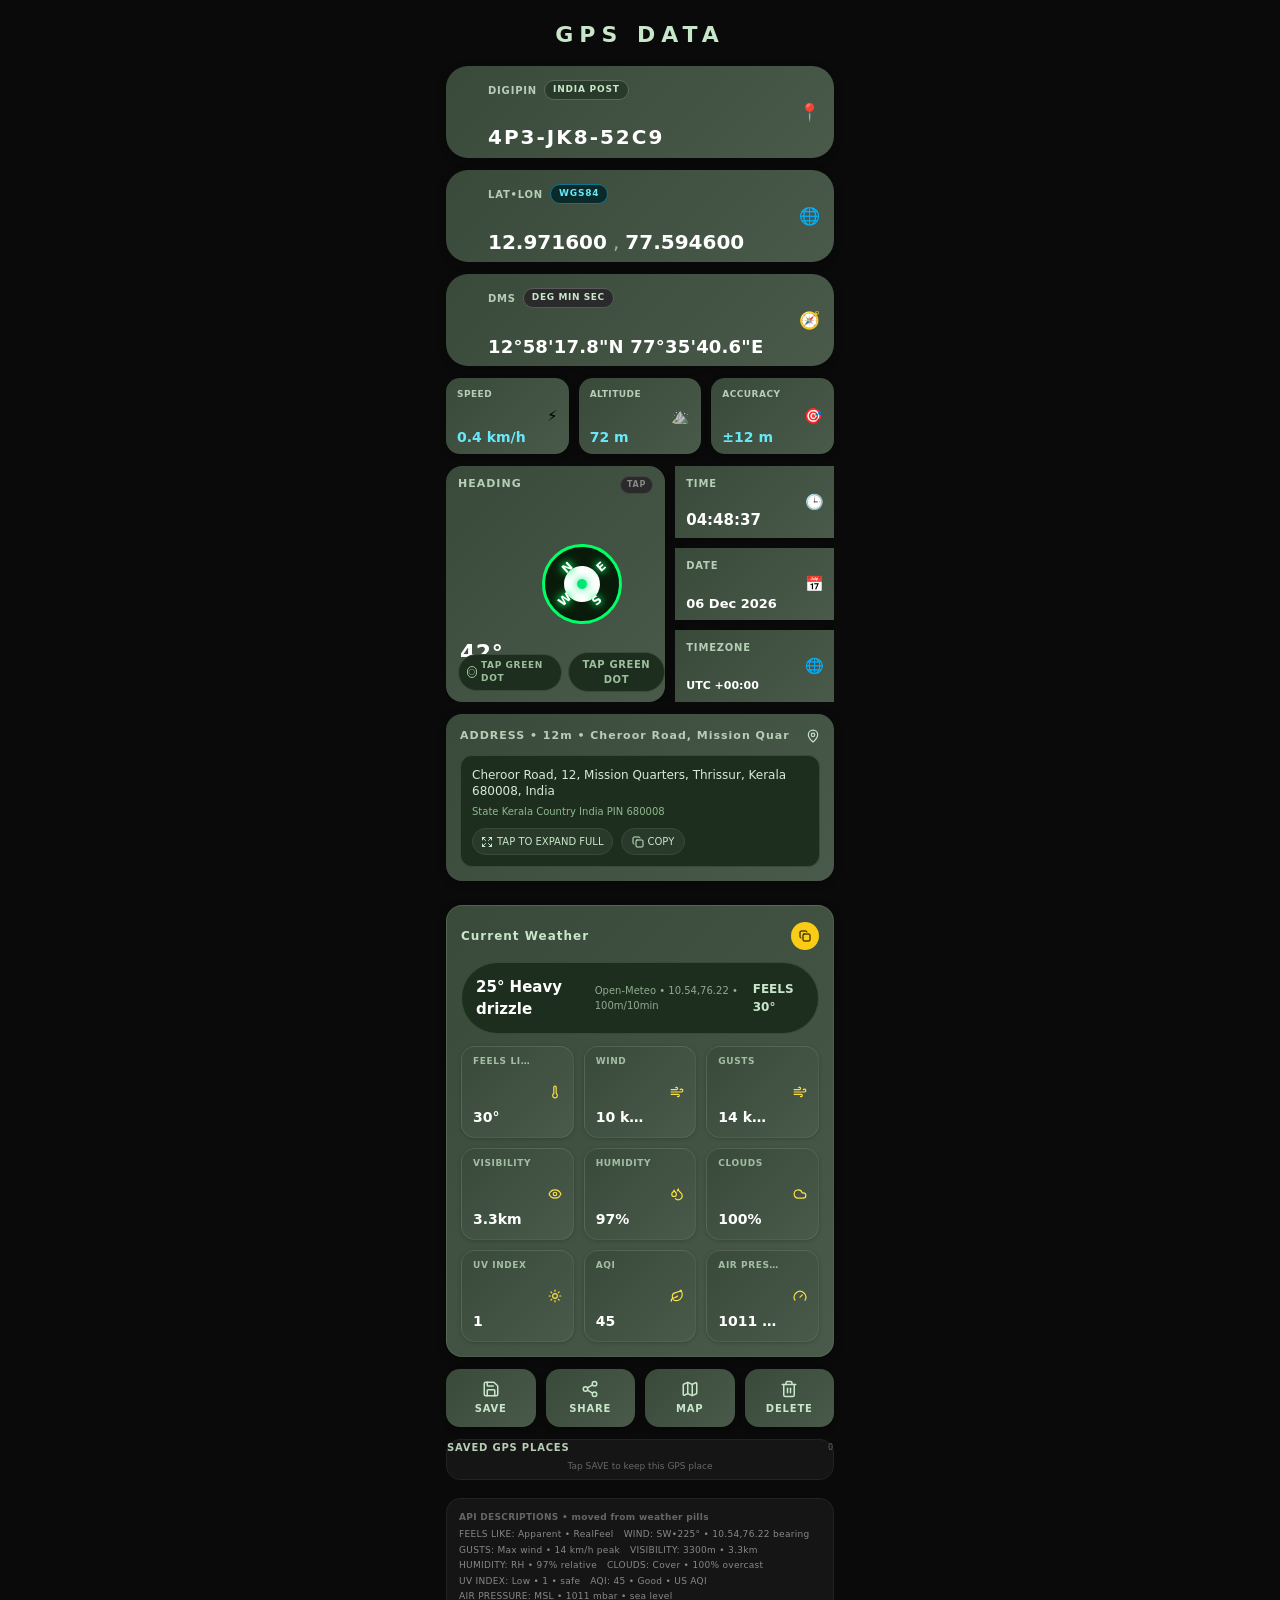
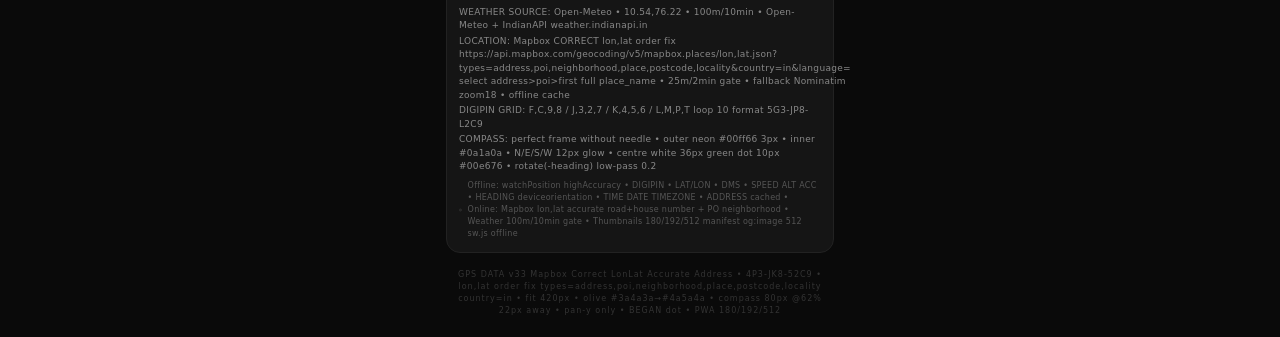
==== commit e731d789: "Improve all GPS and weather tab layout" ====
--- a/index.html
+++ b/index.html
@@ -65,7 +65,7 @@
 Place: ${W}`;p(z),E(fe),B(Ue),m(re),ul.current={pos:{...e},time:w}}}catch{}})()},1800);return()=>clearTimeout($)},[e.lat,e.lon,S]),F.useEffect(()=>{if(typeof window<"u"&&window.location.protocol==="file:")return;let w=Date.now(),N=ds.current;if(N){let Q=fd(N.pos,e),D=w-N.time;if(Q<100&&D<600000)return}if(typeof navigator<"u"&&!navigator.onLine)return;let $=setTimeout(()=>{(async()=>{try{let D=await fetch(`https://api.open-meteo.com/v1/forecast?latitude=${e.lat}&longitude=${e.lon}&current=temperature_2m,apparent_temperature,wind_speed_10m,wind_gusts_10m,relative_humidity_2m,cloud_cover,uv_index,pressure_msl,visibility,weather_code&daily=temperature_2m_max&timezone=auto`);if(D.ok){let I=(await D.json()).current;if(I)pd((W)=>({...W,temp:Math.round(I.temperature_2m??W.temp),feels:Math.round(I.apparent_temperature??W.feels),wind:Math.round(I.wind_speed_10m??W.wind),gusts:Math.round(I.wind_gusts_10m??W.gusts),humidity:I.relative_humidity_2m??W.humidity,clouds:I.cloud_cover??W.clouds,uv:I.uv_index??W.uv,pressure:Math.round(I.pressure_msl??W.pressure),visibility:I.visibility?+(I.visibility/1000).toFixed(1):W.visibility,coords:`${e.lat.toFixed(2)},${e.lon.toFixed(2)}`,source:"Open-Meteo",gate:"100m/10min"})),ds.current={pos:{...e},time:w}}}catch{}if(P)try{let D=await fetch(`https://weather.indianapi.in/india/weather?lat=${e.lat}&lon=${e.lon}`,{headers:{"x-api-key":P}});if(D.ok){let H=await D.json()}}catch{}})()},4000);return()=>clearTimeout($)},[e.lat,e.lon,P]),F.useEffect(()=>{let w=(U)=>{let ie=document.createElement("canvas");ie.width=U,ie.height=U;let z=ie.getContext("2d");z.fillStyle="#0a0a0a",z.fillRect(0,0,U,U);let fe=U*0.18;z.fillStyle="#3a4a3a",z.beginPath();let Ue=U*0.08;z.roundRect(Ue,Ue,U-Ue*2,U-Ue*2,fe),z.fill();let re=U/2,Me=U/2,Ge=U*0.28;z.strokeStyle="#00ff66",z.lineWidth=Math.max(3,U*0.02),z.beginPath(),z.arc(re,Me,Ge,0,Math.PI*2),z.stroke(),z.fillStyle="#0a1a0a",z.beginPath(),z.arc(re,Me,Ge*0.85,0,Math.PI*2),z.fill(),z.fillStyle="#ffffff",z.shadowColor="#00ff66",z.shadowBlur=U*0.02,z.font=`bold ${Math.round(U*0.07)}px sans-serif`,z.textAlign="center",z.textBaseline="middle",z.fillText("N",re,Me-Ge*0.55),z.fillText("S",re,Me+Ge*0.55),z.fillText("E",re+Ge*0.55,Me),z.fillText("W",re-Ge*0.55,Me),z.shadowBlur=0;let at=Ge*0.38;return z.fillStyle="#ffffff",z.beginPath(),z.arc(re,Me,at,0,Math.PI*2),z.fill(),z.fillStyle="#00e676",z.beginPath(),z.arc(re,Me,at*0.28,0,Math.PI*2),z.fill(),z.fillStyle="#c8e6c9",z.font=`900 ${Math.round(U*0.06)}px sans-serif`,z.fillText("GPS",re,Ue+U*0.08),ie.toDataURL("image/png")},N=w(180),$=w(192),Q=w(512),D=(U,ie,z)=>{let fe=document.querySelector(`link[rel="${U}"][sizes="${ie}"]`);if(!fe)fe=document.createElement("link"),fe.rel=U,fe.sizes=ie,document.head.appendChild(fe);fe.href=z};D("apple-touch-icon","180x180",N),D("icon","192x192",$),D("icon","512x512",Q);let H=document.querySelector('meta[property="og:image"]');if(!H)H=document.createElement("meta"),H.setAttribute("property","og:image"),document.head.appendChild(H);H.content=Q;let W=JSON.stringify({name:"GPS Data v33 Exact Second Image Perfect Frame No Overlap",short_name:"GPS Data v33",display:"standalone",background_color:"#0a0a0a",theme_color:"#0a0a0a",icons:[{src:$,sizes:"192x192",type:"image/png"},{src:Q,sizes:"512x512",type:"image/png"}]}),Ie="data:application/json;base64,"+btoa(W),j=document.querySelector('link[rel="manifest"]');if(!j)j=document.createElement("link"),j.rel="manifest",document.head.appendChild(j);if(j.href=Ie,"serviceWorker"in navigator)navigator.serviceWorker.register("/sw.js",{scope:"/",updateViaCache:"none"}).catch(()=>{})},[]);let Yt=fm(e.lat,e.lon),wd=cm(e.lat,e.lon),ys=i.toLocaleTimeString("en-GB",{hour12:!1}),kd=i.toLocaleDateString("en-GB",{day:"2-digit",month:"short",year:"numeric"}),Sd=Intl.DateTimeFormat().resolvedOptions().timeZone||"Asia/Kolkata",Qu=-i.getTimezoneOffset(),Ed=Qu>=0?"+":"-",_d=String(Math.floor(Math.abs(Qu)/60)).padStart(2,"0"),Cd=String(Math.abs(Qu)%60).padStart(2,"0"),gs=`${Sd} ${Ed}${_d}:${Cd}`,sl=(w)=>{try{navigator.clipboard.writeText(w),y("COPIED "+w.slice(0,20)),setTimeout(()=>y(""),1800)}catch{let N=document.createElement("textarea");N.value=w,document.body.appendChild(N),N.select(),document.execCommand("copy"),N.remove(),y("COPIED"),setTimeout(()=>y(""),1800)}},Fe={background:"linear-gradient(135deg, #3a4a3a 0%, #4a5a4a 100%)"};return O("div",{className:"min-h-screen w-full bg-[#0a0a0a] flex justify-center overflow-x-hidden max-w-[100vw] box-border m-0 p-0",children:[v("style",{children:`
         html{overflow-x:hidden;width:100%;max-width:100vw;margin:0;padding:0;overscroll-behavior-x:none;}
         body{overflow-x:hidden;width:100%;max-width:100vw;margin:0;padding:0;touch-action:pan-y;-webkit-overflow-scrolling:touch;overscroll-behavior-x:none;overflow-y:auto;}
-        .gps-capsules{display:flex;gap:8px;overflow-x:auto;overflow-y:hidden;scrollbar-width:none;-webkit-overflow-scrolling:touch;padding:2px 1px 4px;touch-action:pan-x;overscroll-behavior-x:contain}.gps-capsules::-webkit-scrollbar{display:none}.gps-capsule{flex:0 0 auto;min-width:138px;max-width:190px;padding:9px 11px;border-radius:12px;border:1px solid #3a4a3a;background:linear-gradient(135deg,#1e2e1e,#2a3a2a);color:#d6e9d6;text-align:left}.gps-capsule-title{font-size:10px;font-weight:800;white-space:nowrap;overflow:hidden;text-overflow:ellipsis}.gps-capsule-sub{font-size:8px;color:#8fb88f;margin-top:3px;white-space:nowrap;overflow:hidden;text-overflow:ellipsis}.gps-delete-panel{border:1px solid #5a3a3a;background:#211515;border-radius:14px;padding:10px;margin-top:6px}.gps-delete-row{display:flex;align-items:center;justify-content:space-between;gap:8px;padding:7px 0;border-bottom:1px solid #342222}.gps-delete-row:last-child{border-bottom:0}.gps-delete-name{min-width:0;flex:1;font-size:10px;color:#d6e9d6;white-space:nowrap;overflow:hidden;text-overflow:ellipsis}.gps-delete-one{width:28px;height:28px;border-radius:9px;background:#3a2020;border:1px solid #6a3838;color:#ffb4b4;font-weight:800}.gps-search-tab{border-radius:22px!important;min-height:84px!important;height:84px!important;padding:9px 44px!important;display:flex!important;align-items:stretch!important;justify-content:flex-start!important;position:relative!important;overflow:hidden!important}.gps-search-tab:before{position:absolute;right:14px;left:auto;top:50%;transform:translateY(-50%);font-size:17px;line-height:1;z-index:2}.gps-tab-digipin:before{content:"📍"}.gps-tab-latlon:before{content:"🌐"}.gps-tab-dms:before{content:"🧭"}.gps-search-tab>div:first-child{display:flex!important;align-items:center!important;gap:7px!important;min-width:0!important;height:30px!important}.gps-search-tab>div:first-child>span:first-child{font-size:10px!important;letter-spacing:.8px!important;white-space:nowrap!important}.gps-search-tab>div:last-child{position:absolute!important;left:44px!important;right:44px!important;bottom:9px!important;margin:0!important;min-width:0!important;overflow:hidden!important;text-align:left!important}.gps-search-tab>div:last-child>div{font-size:17px!important;line-height:1.08!important;white-space:nowrap!important;overflow:hidden!important;text-overflow:ellipsis!important}.gps-tab-digipin>div:last-child>div{font-size:20px!important}.gps-tab-latlon>div:last-child>div{font-size:17px!important}.gps-tab-dms>div:last-child{position:absolute!important;left:44px!important;right:44px!important;bottom:9px!important;width:auto!important;margin:0!important;text-align:left!important;overflow:hidden!important}.gps-tab-dms>div:last-child>div{font-size:16px!important;line-height:1.18!important;white-space:normal!important;overflow:hidden!important;text-overflow:ellipsis!important}.gps-metric-tab{position:relative!important;padding:10px 42px 9px 11px!important;min-height:68px!important;height:68px!important;overflow:hidden!important}.gps-metric-tab>span:first-child{font-size:9px!important;letter-spacing:.55px!important;white-space:nowrap!important;overflow:hidden!important;text-overflow:ellipsis!important;display:block!important}.gps-metric-tab>span:last-child{font-size:14px!important;white-space:nowrap!important}.gps-metric-tab:after{position:absolute;right:12px;top:50%;transform:translateY(-50%);font-size:15px}.gps-time-tab,.gps-date-tab,.gps-zone-tab{position:relative!important;padding:10px 38px!important;min-height:62px!important;height:62px!important;overflow:hidden!important}.gps-time-tab:after{content:"🕒";position:absolute;right:10px;top:50%;transform:translateY(-50%)}.gps-date-tab:after{content:"📅";position:absolute;right:10px;top:50%;transform:translateY(-50%)}.gps-zone-tab:after{content:"🌐";position:absolute;right:10px;top:50%;transform:translateY(-50%)}.weather-section{background:linear-gradient(135deg,#3a4a3a 0%,#4a5a4a 100%)!important;border:1px solid rgba(120,150,120,.25)!important}.weather-header{display:flex!important;align-items:center!important;justify-content:space-between!important;min-height:28px!important}.weather-header-title{font-size:11px!important;letter-spacing:1px!important;color:#b6cdb6!important;font-weight:700!important}.weather-copy{width:26px!important;height:26px!important;flex:0 0 26px!important}.weather-main-pill{background:linear-gradient(135deg,#3a4a3a 0%,#4a5a4a 100%)!important;border:1px solid rgba(120,150,120,.25)!important}.weather-tab{background:linear-gradient(135deg,#3a4a3a 0%,#4a5a4a 100%)!important;border:1px solid rgba(120,150,120,.25)!important;min-height:82px!important;height:82px!important;position:relative!important;overflow:hidden!important;padding:10px 42px 9px 11px!important}.weather-tab:before{content:none!important}.weather-tab .text-yellow-300{position:absolute!important;right:11px!important;top:50%!important;transform:translateY(-50%)!important;z-index:2!important}.weather-tab>div:first-child{display:block!important;position:static!important;min-height:0!important;padding:0!important;margin:0!important}.weather-tab>div:first-child>span:first-child{position:absolute!important;left:11px!important;top:10px!important;right:38px!important;font-size:9px!important;line-height:1.05!important;white-space:nowrap!important;overflow:hidden!important;text-overflow:ellipsis!important}.weather-tab>div:last-child{position:absolute!important;left:11px!important;right:38px!important;bottom:11px!important;margin:0!important;overflow:hidden!important}.weather-tab .text-white{font-size:14px!important;line-height:1.05!important;white-space:nowrap!important;overflow:hidden!important;text-overflow:ellipsis!important}*{font-family: ui-sans-system, system-ui, -apple-system, Segoe UI, Roboto, Helvetica, Arial, sans-serif;box-sizing:border-box;}
+        .gps-capsules{display:flex;gap:8px;overflow-x:auto;overflow-y:hidden;scrollbar-width:none;-webkit-overflow-scrolling:touch;padding:2px 1px 4px;touch-action:pan-x;overscroll-behavior-x:contain}.gps-capsules::-webkit-scrollbar{display:none}.gps-capsule{flex:0 0 auto;min-width:138px;max-width:190px;padding:9px 11px;border-radius:12px;border:1px solid #3a4a3a;background:linear-gradient(135deg,#1e2e1e,#2a3a2a);color:#d6e9d6;text-align:left}.gps-capsule-title{font-size:10px;font-weight:800;white-space:nowrap;overflow:hidden;text-overflow:ellipsis}.gps-capsule-sub{font-size:8px;color:#8fb88f;margin-top:3px;white-space:nowrap;overflow:hidden;text-overflow:ellipsis}.gps-delete-panel{border:1px solid #5a3a3a;background:#211515;border-radius:14px;padding:10px;margin-top:6px}.gps-delete-row{display:flex;align-items:center;justify-content:space-between;gap:8px;padding:7px 0;border-bottom:1px solid #342222}.gps-delete-row:last-child{border-bottom:0}.gps-delete-name{min-width:0;flex:1;font-size:10px;color:#d6e9d6;white-space:nowrap;overflow:hidden;text-overflow:ellipsis}.gps-delete-one{width:28px;height:28px;border-radius:9px;background:#3a2020;border:1px solid #6a3838;color:#ffb4b4;font-weight:800}.gps-search-tab{border-radius:22px!important;min-height:92px!important;height:92px!important;padding:9px 42px!important;display:flex!important;align-items:flex-start!important;position:relative!important;overflow:hidden!important}.gps-search-tab:before{position:absolute;right:14px;top:50%;transform:translateY(-50%);font-size:17px;line-height:1;z-index:2}.gps-tab-digipin:before{content:"📍"}.gps-tab-latlon:before{content:"🌐"}.gps-tab-dms:before{content:"🧭"}.gps-search-tab>div:first-child{display:flex!important;align-items:center!important;gap:7px!important;min-width:0!important;height:30px!important}.gps-search-tab>div:first-child>span:first-child{font-size:10px!important;letter-spacing:.8px!important;white-space:nowrap!important}.gps-search-tab>div:last-child{position:absolute!important;left:42px!important;right:42px!important;bottom:10px!important;margin:0!important;min-width:0!important;overflow:hidden!important;text-align:left!important}.gps-search-tab>div:last-child>div{font-size:17px!important;line-height:1.12!important;white-space:nowrap!important;overflow:hidden!important;text-overflow:ellipsis!important}.gps-tab-digipin>div:last-child>div{font-size:20px!important}.gps-tab-latlon>div:last-child>div{font-size:17px!important}.gps-tab-dms>div:last-child{white-space:normal!important}.gps-tab-dms>div:last-child>div{font-size:16px!important;line-height:1.18!important;white-space:normal!important}.gps-metric-tab{position:relative!important;padding:10px 42px 9px 11px!important;min-height:76px!important;height:76px!important;overflow:hidden!important}.gps-metric-tab>span:first-child{font-size:9px!important;letter-spacing:.45px!important;white-space:nowrap!important;overflow:hidden!important;text-overflow:ellipsis!important;display:block!important}.gps-metric-tab>span:last-child{font-size:14px!important;line-height:1.05!important;white-space:nowrap!important}.gps-metric-tab:after{position:absolute;right:11px;top:50%;transform:translateY(-50%);font-size:15px;line-height:1;z-index:2}.gps-metric-tab:nth-child(1):after{content:"⚡"}.gps-metric-tab:nth-child(2):after{content:"⛰️"}.gps-metric-tab:nth-child(3):after{content:"🎯"}.gps-time-tab,.gps-date-tab,.gps-zone-tab{position:relative!important;padding:10px 38px 10px 11px!important;min-height:72px!important;height:72px!important;overflow:hidden!important}.gps-time-tab:after{content:"🕒";position:absolute;right:10px;top:50%;transform:translateY(-50%);font-size:15px}.gps-date-tab:after{content:"📅";position:absolute;right:10px;top:50%;transform:translateY(-50%);font-size:15px}.gps-zone-tab:after{content:"🌐";position:absolute;right:10px;top:50%;transform:translateY(-50%);font-size:15px}.gps-time-tab>span,.gps-date-tab>span,.gps-zone-tab>span{display:block!important;max-width:100%!important;min-width:0!important;overflow:hidden!important;text-overflow:ellipsis!important;white-space:nowrap!important}.weather-section{background:linear-gradient(135deg,#3a4a3a 0%,#4a5a4a 100%)!important;border:1px solid rgba(120,150,120,.25)!important}.weather-header{display:flex!important;align-items:center!important;justify-content:space-between!important;min-height:32px!important;margin-bottom:10px!important}.weather-header-title{font-size:12px!important;letter-spacing:1px!important;color:#c8e6c9!important;font-weight:700!important}.weather-copy{width:28px!important;height:28px!important;flex:0 0 28px!important}.weather-main-pill{background:#1e2e1e!important;border:1px solid rgba(120,150,120,.28)!important;min-height:72px!important}.weather-tab{background:linear-gradient(135deg,#3a4a3a 0%,#4a5a4a 100%)!important;border:1px solid rgba(120,150,120,.25)!important;min-height:92px!important;height:92px!important;position:relative!important;overflow:hidden!important;padding:10px 42px 9px 11px!important}.weather-tab:before{content:none!important}.weather-tab .text-yellow-300{position:absolute!important;right:11px!important;top:50%!important;transform:translateY(-50%)!important;z-index:2!important;display:flex!important}.weather-tab>div:first-child{display:block!important;position:static!important;min-height:0!important;padding:0!important;margin:0!important}.weather-tab>div:first-child>span:first-child{position:absolute!important;left:11px!important;top:10px!important;right:38px!important;font-size:9px!important;line-height:1.05!important;white-space:nowrap!important;overflow:hidden!important;text-overflow:ellipsis!important}.weather-tab>div:last-child{position:absolute!important;left:11px!important;right:38px!important;bottom:12px!important;margin:0!important;overflow:hidden!important}.weather-tab .text-white{font-size:14px!important;line-height:1.05!important;white-space:nowrap!important;overflow:hidden!important;text-overflow:ellipsis!important}*{font-family: ui-sans-system, system-ui, -apple-system, Segoe UI, Roboto, Helvetica, Arial, sans-serif;box-sizing:border-box;}
         #root{overflow-x:hidden;width:100%;max-width:100vw;}
         .container{overflow-x:hidden;max-width:420px;width:100%;box-sizing:border-box;margin:0 auto;}
         [class*="rounded-"]{max-width:100%;box-sizing:border-box;word-wrap:break-word;overflow-wrap:break-word;}
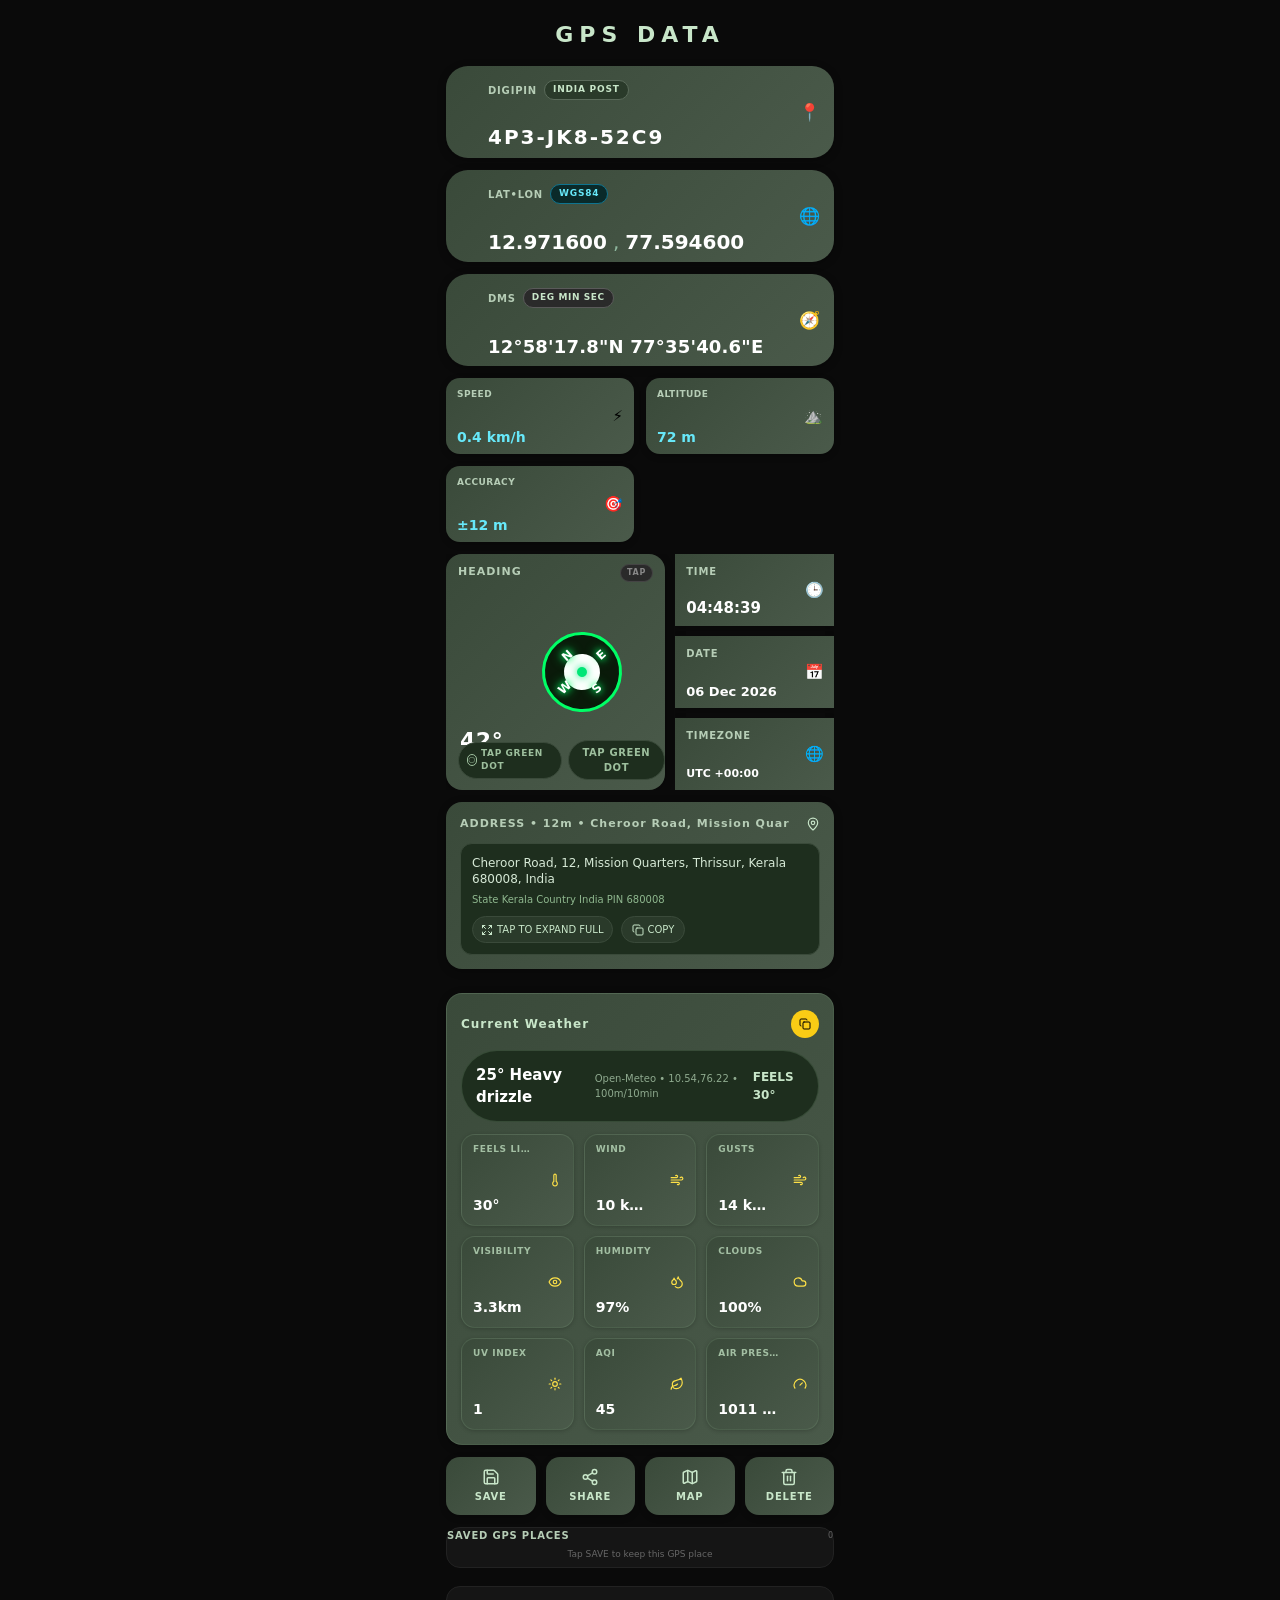
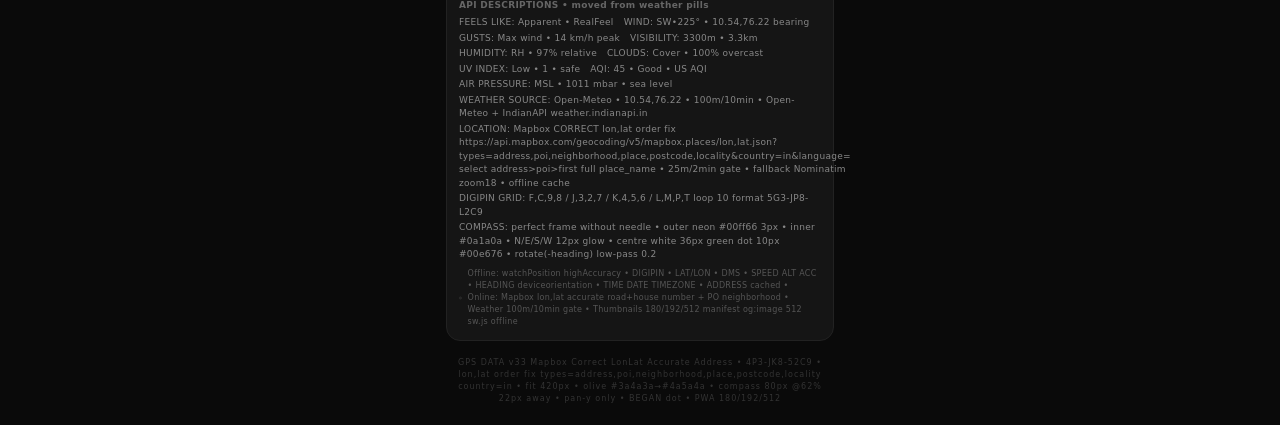
==== commit 59f4b710: "Stack GPS and weather tabs in two columns" ====
--- a/index.html
+++ b/index.html
@@ -65,7 +65,27 @@
 Place: ${W}`;p(z),E(fe),B(Ue),m(re),ul.current={pos:{...e},time:w}}}catch{}})()},1800);return()=>clearTimeout($)},[e.lat,e.lon,S]),F.useEffect(()=>{if(typeof window<"u"&&window.location.protocol==="file:")return;let w=Date.now(),N=ds.current;if(N){let Q=fd(N.pos,e),D=w-N.time;if(Q<100&&D<600000)return}if(typeof navigator<"u"&&!navigator.onLine)return;let $=setTimeout(()=>{(async()=>{try{let D=await fetch(`https://api.open-meteo.com/v1/forecast?latitude=${e.lat}&longitude=${e.lon}&current=temperature_2m,apparent_temperature,wind_speed_10m,wind_gusts_10m,relative_humidity_2m,cloud_cover,uv_index,pressure_msl,visibility,weather_code&daily=temperature_2m_max&timezone=auto`);if(D.ok){let I=(await D.json()).current;if(I)pd((W)=>({...W,temp:Math.round(I.temperature_2m??W.temp),feels:Math.round(I.apparent_temperature??W.feels),wind:Math.round(I.wind_speed_10m??W.wind),gusts:Math.round(I.wind_gusts_10m??W.gusts),humidity:I.relative_humidity_2m??W.humidity,clouds:I.cloud_cover??W.clouds,uv:I.uv_index??W.uv,pressure:Math.round(I.pressure_msl??W.pressure),visibility:I.visibility?+(I.visibility/1000).toFixed(1):W.visibility,coords:`${e.lat.toFixed(2)},${e.lon.toFixed(2)}`,source:"Open-Meteo",gate:"100m/10min"})),ds.current={pos:{...e},time:w}}}catch{}if(P)try{let D=await fetch(`https://weather.indianapi.in/india/weather?lat=${e.lat}&lon=${e.lon}`,{headers:{"x-api-key":P}});if(D.ok){let H=await D.json()}}catch{}})()},4000);return()=>clearTimeout($)},[e.lat,e.lon,P]),F.useEffect(()=>{let w=(U)=>{let ie=document.createElement("canvas");ie.width=U,ie.height=U;let z=ie.getContext("2d");z.fillStyle="#0a0a0a",z.fillRect(0,0,U,U);let fe=U*0.18;z.fillStyle="#3a4a3a",z.beginPath();let Ue=U*0.08;z.roundRect(Ue,Ue,U-Ue*2,U-Ue*2,fe),z.fill();let re=U/2,Me=U/2,Ge=U*0.28;z.strokeStyle="#00ff66",z.lineWidth=Math.max(3,U*0.02),z.beginPath(),z.arc(re,Me,Ge,0,Math.PI*2),z.stroke(),z.fillStyle="#0a1a0a",z.beginPath(),z.arc(re,Me,Ge*0.85,0,Math.PI*2),z.fill(),z.fillStyle="#ffffff",z.shadowColor="#00ff66",z.shadowBlur=U*0.02,z.font=`bold ${Math.round(U*0.07)}px sans-serif`,z.textAlign="center",z.textBaseline="middle",z.fillText("N",re,Me-Ge*0.55),z.fillText("S",re,Me+Ge*0.55),z.fillText("E",re+Ge*0.55,Me),z.fillText("W",re-Ge*0.55,Me),z.shadowBlur=0;let at=Ge*0.38;return z.fillStyle="#ffffff",z.beginPath(),z.arc(re,Me,at,0,Math.PI*2),z.fill(),z.fillStyle="#00e676",z.beginPath(),z.arc(re,Me,at*0.28,0,Math.PI*2),z.fill(),z.fillStyle="#c8e6c9",z.font=`900 ${Math.round(U*0.06)}px sans-serif`,z.fillText("GPS",re,Ue+U*0.08),ie.toDataURL("image/png")},N=w(180),$=w(192),Q=w(512),D=(U,ie,z)=>{let fe=document.querySelector(`link[rel="${U}"][sizes="${ie}"]`);if(!fe)fe=document.createElement("link"),fe.rel=U,fe.sizes=ie,document.head.appendChild(fe);fe.href=z};D("apple-touch-icon","180x180",N),D("icon","192x192",$),D("icon","512x512",Q);let H=document.querySelector('meta[property="og:image"]');if(!H)H=document.createElement("meta"),H.setAttribute("property","og:image"),document.head.appendChild(H);H.content=Q;let W=JSON.stringify({name:"GPS Data v33 Exact Second Image Perfect Frame No Overlap",short_name:"GPS Data v33",display:"standalone",background_color:"#0a0a0a",theme_color:"#0a0a0a",icons:[{src:$,sizes:"192x192",type:"image/png"},{src:Q,sizes:"512x512",type:"image/png"}]}),Ie="data:application/json;base64,"+btoa(W),j=document.querySelector('link[rel="manifest"]');if(!j)j=document.createElement("link"),j.rel="manifest",document.head.appendChild(j);if(j.href=Ie,"serviceWorker"in navigator)navigator.serviceWorker.register("/sw.js",{scope:"/",updateViaCache:"none"}).catch(()=>{})},[]);let Yt=fm(e.lat,e.lon),wd=cm(e.lat,e.lon),ys=i.toLocaleTimeString("en-GB",{hour12:!1}),kd=i.toLocaleDateString("en-GB",{day:"2-digit",month:"short",year:"numeric"}),Sd=Intl.DateTimeFormat().resolvedOptions().timeZone||"Asia/Kolkata",Qu=-i.getTimezoneOffset(),Ed=Qu>=0?"+":"-",_d=String(Math.floor(Math.abs(Qu)/60)).padStart(2,"0"),Cd=String(Math.abs(Qu)%60).padStart(2,"0"),gs=`${Sd} ${Ed}${_d}:${Cd}`,sl=(w)=>{try{navigator.clipboard.writeText(w),y("COPIED "+w.slice(0,20)),setTimeout(()=>y(""),1800)}catch{let N=document.createElement("textarea");N.value=w,document.body.appendChild(N),N.select(),document.execCommand("copy"),N.remove(),y("COPIED"),setTimeout(()=>y(""),1800)}},Fe={background:"linear-gradient(135deg, #3a4a3a 0%, #4a5a4a 100%)"};return O("div",{className:"min-h-screen w-full bg-[#0a0a0a] flex justify-center overflow-x-hidden max-w-[100vw] box-border m-0 p-0",children:[v("style",{children:`
         html{overflow-x:hidden;width:100%;max-width:100vw;margin:0;padding:0;overscroll-behavior-x:none;}
         body{overflow-x:hidden;width:100%;max-width:100vw;margin:0;padding:0;touch-action:pan-y;-webkit-overflow-scrolling:touch;overscroll-behavior-x:none;overflow-y:auto;}
-        .gps-capsules{display:flex;gap:8px;overflow-x:auto;overflow-y:hidden;scrollbar-width:none;-webkit-overflow-scrolling:touch;padding:2px 1px 4px;touch-action:pan-x;overscroll-behavior-x:contain}.gps-capsules::-webkit-scrollbar{display:none}.gps-capsule{flex:0 0 auto;min-width:138px;max-width:190px;padding:9px 11px;border-radius:12px;border:1px solid #3a4a3a;background:linear-gradient(135deg,#1e2e1e,#2a3a2a);color:#d6e9d6;text-align:left}.gps-capsule-title{font-size:10px;font-weight:800;white-space:nowrap;overflow:hidden;text-overflow:ellipsis}.gps-capsule-sub{font-size:8px;color:#8fb88f;margin-top:3px;white-space:nowrap;overflow:hidden;text-overflow:ellipsis}.gps-delete-panel{border:1px solid #5a3a3a;background:#211515;border-radius:14px;padding:10px;margin-top:6px}.gps-delete-row{display:flex;align-items:center;justify-content:space-between;gap:8px;padding:7px 0;border-bottom:1px solid #342222}.gps-delete-row:last-child{border-bottom:0}.gps-delete-name{min-width:0;flex:1;font-size:10px;color:#d6e9d6;white-space:nowrap;overflow:hidden;text-overflow:ellipsis}.gps-delete-one{width:28px;height:28px;border-radius:9px;background:#3a2020;border:1px solid #6a3838;color:#ffb4b4;font-weight:800}.gps-search-tab{border-radius:22px!important;min-height:92px!important;height:92px!important;padding:9px 42px!important;display:flex!important;align-items:flex-start!important;position:relative!important;overflow:hidden!important}.gps-search-tab:before{position:absolute;right:14px;top:50%;transform:translateY(-50%);font-size:17px;line-height:1;z-index:2}.gps-tab-digipin:before{content:"📍"}.gps-tab-latlon:before{content:"🌐"}.gps-tab-dms:before{content:"🧭"}.gps-search-tab>div:first-child{display:flex!important;align-items:center!important;gap:7px!important;min-width:0!important;height:30px!important}.gps-search-tab>div:first-child>span:first-child{font-size:10px!important;letter-spacing:.8px!important;white-space:nowrap!important}.gps-search-tab>div:last-child{position:absolute!important;left:42px!important;right:42px!important;bottom:10px!important;margin:0!important;min-width:0!important;overflow:hidden!important;text-align:left!important}.gps-search-tab>div:last-child>div{font-size:17px!important;line-height:1.12!important;white-space:nowrap!important;overflow:hidden!important;text-overflow:ellipsis!important}.gps-tab-digipin>div:last-child>div{font-size:20px!important}.gps-tab-latlon>div:last-child>div{font-size:17px!important}.gps-tab-dms>div:last-child{white-space:normal!important}.gps-tab-dms>div:last-child>div{font-size:16px!important;line-height:1.18!important;white-space:normal!important}.gps-metric-tab{position:relative!important;padding:10px 42px 9px 11px!important;min-height:76px!important;height:76px!important;overflow:hidden!important}.gps-metric-tab>span:first-child{font-size:9px!important;letter-spacing:.45px!important;white-space:nowrap!important;overflow:hidden!important;text-overflow:ellipsis!important;display:block!important}.gps-metric-tab>span:last-child{font-size:14px!important;line-height:1.05!important;white-space:nowrap!important}.gps-metric-tab:after{position:absolute;right:11px;top:50%;transform:translateY(-50%);font-size:15px;line-height:1;z-index:2}.gps-metric-tab:nth-child(1):after{content:"⚡"}.gps-metric-tab:nth-child(2):after{content:"⛰️"}.gps-metric-tab:nth-child(3):after{content:"🎯"}.gps-time-tab,.gps-date-tab,.gps-zone-tab{position:relative!important;padding:10px 38px 10px 11px!important;min-height:72px!important;height:72px!important;overflow:hidden!important}.gps-time-tab:after{content:"🕒";position:absolute;right:10px;top:50%;transform:translateY(-50%);font-size:15px}.gps-date-tab:after{content:"📅";position:absolute;right:10px;top:50%;transform:translateY(-50%);font-size:15px}.gps-zone-tab:after{content:"🌐";position:absolute;right:10px;top:50%;transform:translateY(-50%);font-size:15px}.gps-time-tab>span,.gps-date-tab>span,.gps-zone-tab>span{display:block!important;max-width:100%!important;min-width:0!important;overflow:hidden!important;text-overflow:ellipsis!important;white-space:nowrap!important}.weather-section{background:linear-gradient(135deg,#3a4a3a 0%,#4a5a4a 100%)!important;border:1px solid rgba(120,150,120,.25)!important}.weather-header{display:flex!important;align-items:center!important;justify-content:space-between!important;min-height:32px!important;margin-bottom:10px!important}.weather-header-title{font-size:12px!important;letter-spacing:1px!important;color:#c8e6c9!important;font-weight:700!important}.weather-copy{width:28px!important;height:28px!important;flex:0 0 28px!important}.weather-main-pill{background:#1e2e1e!important;border:1px solid rgba(120,150,120,.28)!important;min-height:72px!important}.weather-tab{background:linear-gradient(135deg,#3a4a3a 0%,#4a5a4a 100%)!important;border:1px solid rgba(120,150,120,.25)!important;min-height:92px!important;height:92px!important;position:relative!important;overflow:hidden!important;padding:10px 42px 9px 11px!important}.weather-tab:before{content:none!important}.weather-tab .text-yellow-300{position:absolute!important;right:11px!important;top:50%!important;transform:translateY(-50%)!important;z-index:2!important;display:flex!important}.weather-tab>div:first-child{display:block!important;position:static!important;min-height:0!important;padding:0!important;margin:0!important}.weather-tab>div:first-child>span:first-child{position:absolute!important;left:11px!important;top:10px!important;right:38px!important;font-size:9px!important;line-height:1.05!important;white-space:nowrap!important;overflow:hidden!important;text-overflow:ellipsis!important}.weather-tab>div:last-child{position:absolute!important;left:11px!important;right:38px!important;bottom:12px!important;margin:0!important;overflow:hidden!important}.weather-tab .text-white{font-size:14px!important;line-height:1.05!important;white-space:nowrap!important;overflow:hidden!important;text-overflow:ellipsis!important}*{font-family: ui-sans-system, system-ui, -apple-system, Segoe UI, Roboto, Helvetica, Arial, sans-serif;box-sizing:border-box;}
+        .gps-capsules{display:flex;gap:8px;overflow-x:auto;overflow-y:hidden;scrollbar-width:none;-webkit-overflow-scrolling:touch;padding:2px 1px 4px;touch-action:pan-x;overscroll-behavior-x:contain}.gps-capsules::-webkit-scrollbar{display:none}.gps-capsule{flex:0 0 auto;min-width:138px;max-width:190px;padding:9px 11px;border-radius:12px;border:1px solid #3a4a3a;background:linear-gradient(135deg,#1e2e1e,#2a3a2a);color:#d6e9d6;text-align:left}.gps-capsule-title{font-size:10px;font-weight:800;white-space:nowrap;overflow:hidden;text-overflow:ellipsis}.gps-capsule-sub{font-size:8px;color:#8fb88f;margin-top:3px;white-space:nowrap;overflow:hidden;text-overflow:ellipsis}.gps-delete-panel{border:1px solid #5a3a3a;background:#211515;border-radius:14px;padding:10px;margin-top:6px}.gps-delete-row{display:flex;align-items:center;justify-content:space-between;gap:8px;padding:7px 0;border-bottom:1px solid #342222}.gps-delete-row:last-child{border-bottom:0}.gps-delete-name{min-width:0;flex:1;font-size:10px;color:#d6e9d6;white-space:nowrap;overflow:hidden;text-overflow:ellipsis}.gps-delete-one{width:28px;height:28px;border-radius:9px;background:#3a2020;border:1px solid #6a3838;color:#ffb4b4;font-weight:800}.gps-search-tab{border-radius:22px!important;min-height:92px!important;height:92px!important;padding:9px 42px!important;display:flex!important;align-items:flex-start!important;position:relative!important;overflow:hidden!important}.gps-search-tab:before{position:absolute;right:14px;top:50%;transform:translateY(-50%);font-size:17px;line-height:1;z-index:2}.gps-tab-digipin:before{content:"📍"}.gps-tab-latlon:before{content:"🌐"}.gps-tab-dms:before{content:"🧭"}.gps-search-tab>div:first-child{display:flex!important;align-items:center!important;gap:7px!important;min-width:0!important;height:30px!important}.gps-search-tab>div:first-child>span:first-child{font-size:10px!important;letter-spacing:.8px!important;white-space:nowrap!important}.gps-search-tab>div:last-child{position:absolute!important;left:42px!important;right:42px!important;bottom:10px!important;margin:0!important;min-width:0!important;overflow:hidden!important;text-align:left!important}.gps-search-tab>div:last-child>div{font-size:17px!important;line-height:1.12!important;white-space:nowrap!important;overflow:hidden!important;text-overflow:ellipsis!important}.gps-tab-digipin>div:last-child>div{font-size:20px!important}.gps-tab-latlon>div:last-child>div{font-size:17px!important}.gps-tab-dms>div:last-child>div{font-size:16px!important;line-height:1.18!important;white-space:normal!important}.gps-metric-tab{position:relative!important;padding:10px 42px 9px 11px!important;min-height:76px!important;height:76px!important;overflow:hidden!important}.gps-metric-tab>span:first-child{font-size:9px!important;letter-spacing:.45px!important;white-space:nowrap!important;overflow:hidden!important;text-overflow:ellipsis!important;display:block!important}.gps-metric-tab>span:last-child{font-size:14px!important;line-height:1.05!important;white-space:nowrap!important}.gps-metric-tab:after{position:absolute;right:11px;top:50%;transform:translateY(-50%);font-size:15px;line-height:1;z-index:2}.gps-metric-tab:nth-child(1):after{content:"⚡"}.gps-metric-tab:nth-child(2):after{content:"⛰️"}.gps-metric-tab:nth-child(3):after{content:"🎯"}.gps-time-tab,.gps-date-tab,.gps-zone-tab{position:relative!important;padding:10px 38px 10px 11px!important;min-height:72px!important;height:72px!important;overflow:hidden!important}.gps-time-tab:after{content:"🕒";position:absolute;right:10px;top:50%;transform:translateY(-50%);font-size:15px}.gps-date-tab:after{content:"📅";position:absolute;right:10px;top:50%;transform:translateY(-50%);font-size:15px}.gps-zone-tab:after{content:"🌐";position:absolute;right:10px;top:50%;transform:translateY(-50%);font-size:15px}.gps-time-tab>span,.gps-date-tab>span,.gps-zone-tab>span{display:block!important;max-width:100%!important;min-width:0!important;overflow:hidden!important;text-overflow:ellipsis!important;white-space:nowrap!important}.weather-section{background:linear-gradient(135deg,#3a4a3a 0%,#4a5a4a 100%)!important;border:1px solid rgba(120,150,120,.25)!important}.weather-header{display:flex!important;align-items:center!important;justify-content:space-between!important;min-height:32px!important;margin-bottom:10px!important}.weather-header-title{font-size:12px!important;letter-spacing:1px!important;color:#c8e6c9!important;font-weight:700!important}.weather-copy{width:28px!important;height:28px!important;flex:0 0 28px!important}.weather-main-pill{background:#1e2e1e!important;border:1px solid rgba(120,150,120,.28)!important;min-height:72px!important}.weather-tab{background:linear-gradient(135deg,#3a4a3a 0%,#4a5a4a 100%)!important;border:1px solid rgba(120,150,120,.25)!important;min-height:92px!important;height:92px!important;position:relative!important;overflow:hidden!important;padding:10px 42px 9px 11px!important}.weather-tab:before{content:none!important}.weather-tab .text-yellow-300{position:absolute!important;right:11px!important;top:50%!important;transform:translateY(-50%)!important;z-index:2!important;display:flex!important}.weather-tab>div:first-child{display:block!important;position:static!important;min-height:0!important;padding:0!important;margin:0!important}.weather-tab>div:first-child>span:first-child{position:absolute!important;left:11px!important;top:10px!important;right:38px!important;font-size:9px!important;line-height:1.05!important;white-space:nowrap!important;overflow:hidden!important;text-overflow:ellipsis!important}.weather-tab>div:last-child{position:absolute!important;left:11px!important;right:38px!important;bottom:12px!important;margin:0!important;overflow:hidden!important}.weather-tab .text-white{font-size:14px!important;line-height:1.05!important;white-space:nowrap!important;overflow:hidden!important;text-overflow:ellipsis!important}
+
+/* Two-column stacking for the three main GPS search cards */
+.gps-search-grid{display:grid!important;grid-template-columns:1fr 1fr!important;gap:12px!important}
+.gps-search-grid .gps-search-tab{min-width:0!important;width:auto!important}
+.gps-search-grid .gps-search-tab:last-child{grid-column:1 / -1!important;justify-self:center!important;width:calc(50% - 6px)!important}
+
+/* Wider two-column metric/time groups */
+.gps-metric-grid{display:grid!important;grid-template-columns:1fr 1fr!important;gap:12px!important}
+.gps-metric-grid .gps-metric-tab{width:auto!important;min-width:0!important}
+.gps-side-grid{display:grid!important;grid-template-columns:1fr 1fr!important;gap:12px!important}
+.gps-side-grid .gps-time-tab,.gps-side-grid .gps-date-tab,.gps-side-grid .gps-zone-tab{width:auto!important;min-width:0!important}
+
+/* Give heading enough vertical room for title + compass */
+.gps-heading-card{min-height:330px!important;height:330px!important}
+.gps-heading-card .gps-compass{margin-top:18px!important}
+
+/* Weather cards in two columns; final card centred */
+.weather-grid{display:grid!important;grid-template-columns:1fr 1fr!important;gap:12px!important}
+.weather-grid .weather-tab{width:auto!important;min-width:0!important}
+.weather-grid .weather-tab:last-child{grid-column:1 / -1!important;justify-self:center!important;width:calc(50% - 6px)!important}*{font-family: ui-sans-system, system-ui, -apple-system, Segoe UI, Roboto, Helvetica, Arial, sans-serif;box-sizing:border-box;}
         #root{overflow-x:hidden;width:100%;max-width:100vw;}
         .container{overflow-x:hidden;max-width:420px;width:100%;box-sizing:border-box;margin:0 auto;}
         [class*="rounded-"]{max-width:100%;box-sizing:border-box;word-wrap:break-word;overflow-wrap:break-word;}
@@ -82,7 +102,7 @@
         .gps-delete-row:last-child{border-bottom:0}
         .gps-delete-name{min-width:0;flex:1;font-size:10px;color:#d6e9d6;white-space:nowrap;overflow:hidden;text-overflow:ellipsis}
         .gps-delete-one{width:28px;height:28px;border-radius:9px;background:#3a2020;border:1px solid #6a3838;color:#ffb4b4;font-weight:800}
-      `}),O("div",{className:"w-full max-w-[420px] px-[16px] py-[16px] flex flex-col gap-[12px] overflow-x-hidden box-border max-w-[100vw] sm:max-w-[420px] mx-auto",children:[O("div",{className:"w-full text-center py-[8px]",children:[v("h1",{className:"text-[#c8e6c9] font-black text-[22px] tracking-[6px] leading-none",children:"GPS DATA"}),d&&v("div",{className:"mt-[6px] text-[11px] font-bold tracking-[1px] text-[#00ff66] bg-[#0a1a0a] border border-[#00ff66] rounded-full px-[10px] py-[3px] inline-block",children:d})]}),O("div",{className:"gps-search-tab gps-tab-digipin rounded-[16px] p-[14px] relative overflow-hidden shadow-[0_2px_8px_rgba(0,0,0,0.3)]",style:Fe,children:[O("div",{className:"flex justify-between items-center",children:[v("span",{className:"text-[11px] tracking-[1px] text-[#b6cdb6] font-semibold",children:"DIGIPIN"}),v("span",{className:"text-[9px] px-[8px] py-[2px] rounded-full bg-[#2a3a2a] border border-[#5a6a5a] text-[#c8e6c9] font-bold tracking-[0.8px]",children:"INDIA POST"})]}),v("div",{className:"mt-[8px] text-center",children:v("div",{className:"text-white font-bold text-[24px] tracking-[2px] leading-none",children:Yt})})]}),O("div",{className:"gps-search-tab gps-tab-latlon rounded-[16px] p-[14px] relative shadow-[0_2px_8px_rgba(0,0,0,0.3)]",style:Fe,children:[O("div",{className:"flex justify-between items-center",children:[v("span",{className:"text-[11px] tracking-[1px] text-[#b6cdb6] font-semibold",children:"LAT•LON"}),v("span",{className:"text-[9px] px-[8px] py-[2px] rounded-full bg-[#0a2a2a] border border-cyan-700 text-cyan-300 font-bold tracking-[0.8px]",children:"WGS84"})]}),O("div",{className:"mt-[6px] flex gap-[6px] text-white font-bold text-[20px] leading-none",children:[v("span",{children:e.lat.toFixed(6)}),v("span",{className:"text-[#8fb89f] font-normal",children:","}),v("span",{children:e.lon.toFixed(6)})]})]}),O("div",{className:"gps-search-tab gps-tab-dms rounded-[16px] p-[14px] shadow-[0_2px_8px_rgba(0,0,0,0.3)]",style:Fe,children:[O("div",{className:"flex justify-between items-center",children:[v("span",{className:"text-[11px] tracking-[1px] text-[#b6cdb6] font-semibold",children:"DMS"}),v("span",{className:"text-[9px] px-[8px] py-[2px] rounded-full bg-[#2a2a2a] border border-[#5a5a5a] text-[#c8e6c9] font-bold tracking-[0.6px]",children:"DEG MIN SEC"})]}),v("div",{className:"mt-[6px] text-white font-bold text-[18px] leading-none tracking-[0.2px]",children:wd})]}),v("div",{className:"grid grid-cols-3 gap-[10px]",children:[{label:"SPEED",value:e.speed!=null?`${(Number.isFinite(e.speed)?Math.max(0,e.speed):0).toFixed(1)} km/h`:"0.0 km/h"},{label:"ALTITUDE",value:e.alt!=null?`${Math.round(e.alt)} m`:"72 m"},{label:"ACCURACY",value:`±${Math.round(e.acc)} m`}].map((w)=>O("div",{className:"gps-metric-tab rounded-[14px] h-[58px] p-[11px] flex flex-col justify-between shadow-[0_2px_6px_rgba(0,0,0,0.25)]",style:Fe,children:[v("span",{className:"text-[10px] tracking-[0.8px] text-[#b6cdb6] font-semibold",children:w.label}),v("span",{className:"text-[14px] font-bold text-cyan-300 leading-none",children:w.value})]},w.label))}),O("div",{className:"flex gap-[10px] w-full max-w-full overflow-hidden box-border",children:[O("div",{id:"heading-card",onClick:il,className:"gps-heading-tab flex-[58] min-w-0 max-w-[58%] rounded-[16px] relative overflow-hidden min-h-[176px] shadow-[0_2px_8px_rgba(0,0,0,0.3)] box-border cursor-pointer",style:Fe,children:[v("span",{className:"absolute top-[10px] left-[12px] text-[11px] tracking-[1px] text-[#b6cdb6] font-semibold pointer-events-none",children:"HEADING"}),v("span",{id:"compass-status",className:"absolute top-[10px] right-[12px] text-[8px] font-bold tracking-[0.8px] px-[6px] py-[2px] rounded-full border pointer-events-none",style:{background:_n?"#0a2a0a":"#2a2a2a",borderColor:_n?"#00ff66":"#444",color:_n?"#00ff66":"#888"},children:_n?"LIVE":"TAP"}),v("div",{className:"absolute left-[14px] bottom-[38px] z-[10] pointer-events-none",children:O("div",{className:"text-white font-bold text-[22px] leading-none tracking-[0.5px]",children:[Math.round(l),"°"]})}),O("div",{className:"absolute bottom-[10px] left-[12px] z-[10] flex items-center gap-[6px]",children:[O("div",{id:"tap-green-dot-hint",className:"flex items-center gap-[4px] text-[9px] tracking-[0.6px] font-semibold px-[8px] py-[4px] rounded-full border",style:{pointerEvents:"none",background:"#1e2e1e",borderColor:"#3a4a3a",color:"#9dbf9d"},children:[v("span",{className:"w-[12px] h-[12px] rounded-full border flex items-center justify-center text-[8px]",style:{borderColor:"#9dbf9d"},children:"○"}),v("span",{children:"TAP GREEN DOT"})]}),v("button",{id:"compass-request-btn",onClick:il,className:"flex items-center gap-[4px] text-[10px] tracking-[0.6px] font-semibold px-[8px] py-[4px] rounded-full border",style:{pointerEvents:"auto",background:_n?"#0a2a0a":"#1e2e1e",borderColor:_n?"#00ff66":"#3a4a3a",color:_n?"#00ff66":"#9dbf9d",display:_n?"none":"flex"},children:hs}),v("button",{id:"compass-btn",onClick:il,className:"hidden",style:{display:"none"},"aria-hidden":"true",children:hs})]}),v("div",{className:"absolute w-[80px] h-[80px] rounded-full pointer-events-none",style:{left:"62%",top:"50%",transform:`translate(-50%, -50%) rotate(${-l}deg)`,transition:"transform 0.25s linear",pointerEvents:"none",zIndex:1},children:O("div",{className:"w-full h-full rounded-full bg-[#0a1a0a] border-[3px] border-[#00ff66] relative flex items-center justify-center",style:{borderColor:"#00ff66",background:"#0a1a0a"},children:[v("span",{className:"absolute top-[6px] left-1/2 -translate-x-1/2 text-white font-bold text-[12px] glow-n",children:"N"}),v("span",{className:"absolute bottom-[6px] left-1/2 -translate-x-1/2 text-white font-bold text-[12px] glow-n",children:"S"}),v("span",{className:"absolute left-[7px] top-1/2 -translate-y-1/2 text-white font-bold text-[12px] glow-n",children:"W"}),v("span",{className:"absolute right-[7px] top-1/2 -translate-y-1/2 text-white font-bold text-[12px] glow-n",children:"E"}),v("div",{className:"w-[36px] h-[36px] rounded-full bg-white flex items-center justify-center",style:{pointerEvents:"auto"},children:v("div",{id:"green-dot",className:"w-[10px] h-[10px] rounded-full bg-[#00e676] shadow-[0_0_8px_#00e676]",style:{pointerEvents:"auto",zIndex:10}})})]})})]}),O("div",{className:"flex-[42] min-w-0 max-w-[42%] flex flex-col gap-[10px] box-border overflow-hidden",children:[O("div",{className:"gps-time-tab rounded-[14px h-[54px] p-[11px] flex flex-col justify-between shadow-[0_2px_6px_rgba(0,0,0,0.25)] w-full max-w-full box-border overflow-hidden",style:Fe,children:[v("span",{className:"text-[10px] tracking-[0.8px] text-[#b6cdb6] font-semibold",children:"TIME"}),v("span",{className:"text-[15px] font-bold text-white leading-none",children:ys})]}),O("div",{className:"gps-date-tab rounded-[14px h-[54px] p-[11px] flex flex-col justify-between shadow-[0_2px_6px_rgba(0,0,0,0.25)] w-full max-w-full box-border overflow-hidden",style:Fe,children:[v("span",{className:"text-[10px] tracking-[0.8px] text-[#b6cdb6] font-semibold",children:"DATE"}),v("span",{className:"text-[13px] font-bold text-white leading-none",children:kd})]}),O("div",{className:"gps-zone-tab rounded-[14px h-[54px] p-[11px] flex flex-col justify-between shadow-[0_2px_6px_rgba(0,0,0,0.25)] w-full max-w-full box-border overflow-hidden",style:Fe,children:[v("span",{className:"text-[10px] tracking-[0.8px] text-[#b6cdb6] font-semibold",children:"TIMEZONE"}),v("span",{className:"text-[11px] font-bold text-white leading-[1.1] truncate w-full max-w-full overflow-hidden block",title:gs,children:gs})]})]})]}),O("div",{className:"rounded-[16px] p-[14px] shadow-[0_2px_8px_rgba(0,0,0,0.3)]",style:Fe,children:[O("div",{className:"flex justify-between items-center",children:[O("span",{className:"text-[11px] tracking-[1px] text-[#b6cdb6] font-semibold",title:k,children:["ADDRESS • ",Math.round(e.acc),"m • ",(k||f.split(",").slice(0,2).join(", ")).slice(0,26)]}),v("span",{className:"text-[#c8e6c9]",children:v(qr,{size:14})})]}),O("div",{className:"mt-[10px] rounded-[12px] bg-[#1e2e1e] border border-[#3a4a3a] p-[11px]",children:[v("div",{className:"text-[12px] leading-[1.4] text-[#d6e9d6] whitespace-pre-wrap break-words",children:c?h:f}),v("div",{className:"mt-[6px] text-[10px] text-[#8fb88f] leading-[1.2] break-words",children:_}),O("div",{className:"mt-[10px] flex gap-[8px]",children:[O("button",{onClick:()=>a(!c),className:"flex items-center gap-[4px] text-[10px] px-[8px] py-[4px] rounded-full bg-[#2a3a2a] text-[#c8e6c9] border border-[#3a4a3a]",children:[v(Gr,{size:12}),c?"COLLAPSE":"TAP TO EXPAND FULL"]}),O("button",{onClick:()=>sl(c?h:f),className:"flex items-center gap-[4px] text-[10px] px-[10px] py-[5px] rounded-full bg-[#2a3a2a] text-[#c8e6c9] border border-[#3a4a3a] hover:bg-[#3a4a3a]",children:[v(At,{size:12}),d.startsWith("COPIED")?"COPIED":"COPY"]})]})]})]}),O("div",{className:"flex flex-col gap-[10px] w-full max-w-full overflow-hidden box-border",children:[O("div",{className:"rounded-[16px] p-[12px] shadow-[0_2px_6px_rgba(0,0,0,0.25)] w-full max-w-full box-border overflow-hidden",style:{...Fe,display:"none",alignItems:"center",gap:"8px",width:"100%"},children:[O("div",{className:"flex items-center gap-[5px] whitespace-nowrap flex-shrink-0",children:[v("span",{className:"text-[10px] text-[#b6cdb6] font-semibold",children:"Location API Key"}),v("span",{title:Oe==="ok"?"Mapbox service began ✓":Oe==="fail"?"Mapbox service fail":Oe==="checking"?"Checking Mapbox...":"Idle",className:"inline-block w-[8px] h-[8px] rounded-full border",style:{background:Oe==="ok"?"#22c55e":Oe==="fail"?"#ef4444":Oe==="checking"?"#eab308":"#555",borderColor:Oe==="ok"?"#16a34a":Oe==="fail"?"#991b1b":"#444",boxShadow:Oe==="ok"?"0 0 6px #22c55e":Oe==="fail"?"0 0 6px #ef4444":"none"}}),Oe==="ok"&&v("span",{className:"text-[8px] font-bold text-[#22c55e] tracking-[0.5px]",children:"BEGAN"}),Oe==="fail"&&v("span",{className:"text-[8px] font-bold text-[#ef4444] tracking-[0.5px]",children:"FAIL"}),Oe==="checking"&&v("span",{className:"text-[8px] font-bold text-[#eab308] tracking-[0.5px]",children:"..."})]}),v("input",{id:"mapbox-key","data-testid":"mapbox-key",value:S,onChange:(w)=>{if(!we)T(w.target.value)},placeholder:"pk....",readOnly:we,className:"rounded-[10px] px-[8px] py-[4px] text-[11px] outline-none overflow-hidden text-ellipsis border",style:{flex:1,minWidth:0,width:0,overflow:"hidden",textOverflow:"ellipsis",background:we?"#333":"#1e2e1e",color:we?"#888":"white",borderColor:we?"#555":"#3a4a3a",cursor:we?"not-allowed":"text"}}),v("button",{id:"mapbox-save",type:"button",onClick:md,disabled:we,className:"rounded-[10px] text-[11px] font-bold flex items-center justify-center border",style:{flexShrink:0,width:"72px",minWidth:"72px",height:"36px",background:we?"#555":"#22c55e",color:we?"#888":"white",opacity:we?0.5:1,cursor:we?"not-allowed":"pointer",borderColor:we?"#444":"#22c55e"},children:we?"Saved ✓":ne?"Saved ✓":"Save"}),we&&v("button",{type:"button",onClick:vd,className:"w-[28px] h-[28px] rounded-full bg-[#2a2a2a] border border-[#444] flex items-center justify-center text-[#888] hover:text-white hover:bg-[#3a3a3a]",title:"Edit key",children:v(xt,{size:12})})]}),O("div",{className:"rounded-[16px] p-[12px] shadow-[0_2px_6px_rgba(0,0,0,0.25)] w-full max-w-full box-border overflow-hidden",style:{...Fe,display:"none",alignItems:"center",gap:"8px",width:"100%"},children:[O("div",{className:"flex items-center gap-[5px] whitespace-nowrap flex-shrink-0",children:[v("span",{className:"text-[10px] text-[#b6cdb6] font-semibold",children:"Weather API Key"}),v("span",{title:De==="ok"?"IndianAPI service began ✓":De==="fail"?"IndianAPI service fail":De==="checking"?"Checking...":"Idle",className:"inline-block w-[8px] h-[8px] rounded-full border",style:{background:De==="ok"?"#22c55e":De==="fail"?"#ef4444":De==="checking"?"#eab308":"#555",borderColor:De==="ok"?"#16a34a":De==="fail"?"#991b1b":"#444",boxShadow:De==="ok"?"0 0 6px #22c55e":De==="fail"?"0 0 6px #ef4444":"none"}}),De==="ok"&&v("span",{className:"text-[8px] font-bold text-[#22c55e] tracking-[0.5px]",children:"BEGAN"}),De==="fail"&&v("span",{className:"text-[8px] font-bold text-[#ef4444] tracking-[0.5px]",children:"FAIL"}),De==="checking"&&v("span",{className:"text-[8px] font-bold text-[#eab308] tracking-[0.5px]",children:"..."})]}),v("input",{id:"indianapi-key","data-testid":"indianapi-key",value:P,onChange:(w)=>{if(!ke)R(w.target.value)},placeholder:"x-api-key",readOnly:ke,className:"rounded-[10px] px-[8px] py-[4px] text-[11px] outline-none overflow-hidden text-ellipsis border",style:{flex:1,minWidth:0,width:0,overflow:"hidden",textOverflow:"ellipsis",background:ke?"#333":"#1e2e1e",color:ke?"#888":"white",borderColor:ke?"#555":"#3a4a3a",cursor:ke?"not-allowed":"text"}}),v("button",{id:"indian-save",type:"button",onClick:hd,disabled:ke,className:"rounded-[10px] text-[11px] font-bold flex items-center justify-center border",style:{flexShrink:0,width:"72px",minWidth:"72px",height:"36px",background:ke?"#555":"#22c55e",color:ke?"#888":"white",opacity:ke?0.5:1,cursor:ke?"not-allowed":"pointer",borderColor:ke?"#444":"#22c55e"},children:ke?"Saved ✓":tn?"Saved ✓":"Save"}),ke&&v("button",{type:"button",onClick:yd,className:"w-[28px] h-[28px] rounded-full bg-[#2a2a2a] border border-[#444] flex items-center justify-center text-[#888] hover:text-white hover:bg-[#3a3a3a]",title:"Edit key",children:v(xt,{size:12})})]}),v("input",{id:"location-api-key",value:S,onChange:(w)=>T(w.target.value),className:"hidden","aria-hidden":"true",tabIndex:-1}),v("input",{id:"weather_api_key",value:P,onChange:(w)=>R(w.target.value),className:"hidden","aria-hidden":"true",tabIndex:-1}),v("input",{id:"openmeteo-key",value:"auto-no-key-required",readOnly:!0,className:"hidden","aria-hidden":"true",tabIndex:-1})]}),O("div",{className:"weather-section rounded-[16px] p-[14px] shadow-[0_2px_8px_rgba(0,0,0,0.3)]",style:Fe,children:[O("div",{className:"weather-header",children:[v("span",{className:"weather-header-title",children:"Current Weather"}),v("button",{onClick:()=>sl(`${te.temp}° ${te.desc}`),className:"weather-copy rounded-full bg-yellow-400 flex items-center justify-center text-black",children:v(At,{size:12})})]}),O("div",{className:"weather-main-pill mt-[10px] rounded-full px-[14px] py-[9px] flex items-center justify-between",children:[O("div",{className:"flex items-center gap-[8px]",children:[O("span",{className:"text-white font-bold text-[15px]",children:[te.temp,"° ",te.desc]}),O("span",{className:"text-[10px] text-[#8faa8f]",children:[te.source," • ",te.coords," • ",te.gate]})]}),O("span",{className:"text-[12px] text-[#c8e6c9] font-semibold",children:["FEELS ",te.feels,"°"]})]}),v("div",{className:"mt-[12px] grid grid-cols-3 gap-[10px]",children:[{t:"FEELS LIKE",v:`${te.feels}°`,icon:tl},{t:"WIND",v:`${te.wind} km/h`,icon:Bt},{t:"GUSTS",v:`${te.gusts} km/h`,icon:Bt},{t:"VISIBILITY",v:`${te.visibility}km`,icon:Zr},{t:"HUMIDITY",v:`${te.humidity}%`,icon:Xr},{t:"CLOUDS",v:`${te.clouds}%`,icon:Br},{t:"UV INDEX",v:`${te.uv}`,icon:nl},{t:"AQI",v:`${te.aqi}`,icon:Jr},{t:"AIR PRESSURE",v:`${te.pressure} mbar`,icon:Kr}].map((w)=>{let N=w.icon;return O("div",{className:"weather-tab rounded-[14px] relative shadow-[0_1px_4px_rgba(0,0,0,0.2)]",style:Fe,children:[O("div",{className:"flex justify-between items-start",children:[v("span",{className:"text-[9px] tracking-[0.6px] text-[#a3bfa3] font-bold leading-[1]",children:w.t}),v("span",{className:"text-yellow-300",children:v(N,{size:14})})]}),v("div",{className:"mt-[12px] text-white font-bold text-[15px] leading-none",children:w.v})]},w.t)})})]}),v("div",{className:"grid grid-cols-4 gap-[10px]",children:[{label:"SAVE",icon:br,action:saveCurrentPlace},{label:"SHARE",icon:el,action:shareCurrentPlace},{label:"MAP",icon:jr,action:()=>openMapUrl(null,e.lat,e.lon)},{label:"DELETE",icon:rl,action:()=>setDeleteMode(v=>!v)}].map((w)=>{let N=w.icon;return O("button",{onClick:w.action,className:"rounded-[14px] h-[58px] flex flex-col items-center justify-center gap-[3px] shadow-[0_2px_6px_rgba(0,0,0,0.25)]",style:Fe,children:[v(N,{size:18,className:"text-[#c8e6c9]"}),v("span",{className:"text-[10px] font-bold tracking-[0.8px] text-[#c8e6c9]",children:w.label})]},w.label)})}),,v("div",{className:"rounded-[14px] bg-[#151515] border border-[#222] p-[10px] mt-[2px]",children:[v("div",{className:"flex items-center justify-between mb-[6px]",children:[v("span",{className:"text-[10px] tracking-[0.8px] text-[#b6cdb6] font-bold",children:"SAVED GPS PLACES"}),v("span",{className:"text-[8px] text-[#666]",children:String(savedPlaces.length)})]}),savedPlaces.length?v("div",{className:"gps-capsules",children:savedPlaces.map(p=>O("button",{key:p.id,className:"gps-capsule",onClick:()=>openMapUrl(p.url,p.lat,p.lon),children:[v("div",{className:"gps-capsule-title",children:(p.address||p.digipin||"Saved place").split("\n")[0]}),v("div",{className:"gps-capsule-sub",children:[p.digipin," • ",p.lat.toFixed(5),", ",p.lon.toFixed(5)]})]},p.id))}):v("div",{className:"text-[9px] text-[#666] text-center py-[5px]",children:"Tap SAVE to keep this GPS place"}),deleteMode&&savedPlaces.length?v("div",{className:"gps-delete-panel",children:[v("div",{className:"flex items-center justify-between mb-[3px]",children:[v("span",{className:"text-[10px] font-bold text-[#ffb4b4]",children:"DELETE SAVED PLACE"}),v("button",{onClick:()=>setDeleteMode(!1),className:"text-[9px] px-[7px] py-[3px] rounded-full bg-[#2a2020] text-[#ffb4b4] border border-[#5a3a3a]",children:"DONE"})]}),savedPlaces.map(p=>O("div",{key:p.id,className:"gps-delete-row",children:[v("span",{className:"gps-delete-name",children:(p.address||p.digipin||"Saved place").split("\n")[0]}),v("button",{className:"gps-delete-one",onClick:()=>deleteSavedPlace(p.id),children:"×"})]},p.id))]}):null]}),v("div",{className:"rounded-[14px] bg-[#151515] border border-[#222] p-[12px] mt-[6px]",children:O("div",{className:"text-[9px] leading-[1.5] text-[#888] tracking-[0.3px]",children:[v("div",{className:"font-bold text-[#666] mb-[4px]",children:"API DESCRIPTIONS • moved from weather pills"}),O("div",{className:"flex flex-wrap gap-x-[10px] gap-y-[2px]",children:[v("span",{children:"FEELS LIKE: Apparent • RealFeel"}),v("span",{children:"WIND: SW•225° • 10.54,76.22 bearing"}),v("span",{children:"GUSTS: Max wind • 14 km/h peak"}),v("span",{children:"VISIBILITY: 3300m • 3.3km"}),v("span",{children:"HUMIDITY: RH • 97% relative"}),v("span",{children:"CLOUDS: Cover • 100% overcast"}),v("span",{children:"UV INDEX: Low • 1 • safe"}),v("span",{children:"AQI: 45 • Good • US AQI"}),v("span",{children:"AIR PRESSURE: MSL • 1011 mbar • sea level"}),O("span",{children:["WEATHER SOURCE: ",te.source," • ",te.coords," • ",te.gate," • Open-Meteo + IndianAPI weather.indianapi.in"]}),v("span",{children:"LOCATION: Mapbox CORRECT lon,lat order fix https://api.mapbox.com/geocoding/v5/mapbox.places/lon,lat.json?types=address,poi,neighborhood,place,postcode,locality&country=in&language=en select address>poi>first full place_name • 25m/2min gate • fallback Nominatim zoom18 • offline cache"}),v("span",{children:"DIGIPIN GRID: F,C,9,8 / J,3,2,7 / K,4,5,6 / L,M,P,T loop 10 format 5G3-JP8-L2C9"}),v("span",{children:"COMPASS: perfect frame without needle • outer neon #00ff66 3px • inner #0a1a0a • N/E/S/W 12px glow • centre white 36px green dot 10px #00e676 • rotate(-heading) low-pass 0.2"})]}),O("div",{className:"mt-[6px] flex items-center gap-[6px] text-[8px] text-[#555]",children:[v(Yr,{size:10})," Offline: watchPosition highAccuracy • DIGIPIN • LAT/LON • DMS • SPEED ALT ACC • HEADING deviceorientation • TIME DATE TIMEZONE • ADDRESS cached • Online: Mapbox lon,lat accurate road+house number + PO neighborhood • Weather 100m/10min gate • Thumbnails 180/192/512 manifest og:image 512 sw.js offline"]})]})}),O("div",{className:"text-center text-[8px] text-[#333] tracking-[1px] py-[4px]",children:["GPS DATA v33 Mapbox Correct LonLat Accurate Address • ",Yt," • lon,lat order fix types=address,poi,neighborhood,place,postcode,locality country=in • fit 420px • olive #3a4a3a→#4a5a4a • compass 80px @62% 22px away • pan-y only • BEGAN dot • PWA 180/192/512"]})]})]})}dd.createRoot(document.getElementById("root")).render(v(cd.default.StrictMode,{children:v(cs,{})}));
+      `}),O("div",{className:"w-full max-w-[420px] px-[16px] py-[16px] flex flex-col gap-[12px] overflow-x-hidden box-border max-w-[100vw] sm:max-w-[420px] mx-auto",children:[O("div",{className:"w-full text-center py-[8px]",children:[v("h1",{className:"text-[#c8e6c9] font-black text-[22px] tracking-[6px] leading-none",children:"GPS DATA"}),d&&v("div",{className:"mt-[6px] text-[11px] font-bold tracking-[1px] text-[#00ff66] bg-[#0a1a0a] border border-[#00ff66] rounded-full px-[10px] py-[3px] inline-block",children:d})]}),O("div",{className:"gps-search-tab gps-tab-digipin rounded-[16px] p-[14px] relative overflow-hidden shadow-[0_2px_8px_rgba(0,0,0,0.3)]",style:Fe,children:[O("div",{className:"flex justify-between items-center",children:[v("span",{className:"text-[11px] tracking-[1px] text-[#b6cdb6] font-semibold",children:"DIGIPIN"}),v("span",{className:"text-[9px] px-[8px] py-[2px] rounded-full bg-[#2a3a2a] border border-[#5a6a5a] text-[#c8e6c9] font-bold tracking-[0.8px]",children:"INDIA POST"})]}),v("div",{className:"mt-[8px] text-center",children:v("div",{className:"text-white font-bold text-[24px] tracking-[2px] leading-none",children:Yt})})]}),O("div",{className:"gps-search-tab gps-tab-latlon rounded-[16px] p-[14px] relative shadow-[0_2px_8px_rgba(0,0,0,0.3)]",style:Fe,children:[O("div",{className:"flex justify-between items-center",children:[v("span",{className:"text-[11px] tracking-[1px] text-[#b6cdb6] font-semibold",children:"LAT•LON"}),v("span",{className:"text-[9px] px-[8px] py-[2px] rounded-full bg-[#0a2a2a] border border-cyan-700 text-cyan-300 font-bold tracking-[0.8px]",children:"WGS84"})]}),O("div",{className:"mt-[6px] flex gap-[6px] text-white font-bold text-[20px] leading-none",children:[v("span",{children:e.lat.toFixed(6)}),v("span",{className:"text-[#8fb89f] font-normal",children:","}),v("span",{children:e.lon.toFixed(6)})]})]}),O("div",{className:"gps-search-tab gps-tab-dms rounded-[16px] p-[14px] shadow-[0_2px_8px_rgba(0,0,0,0.3)]",style:Fe,children:[O("div",{className:"flex justify-between items-center",children:[v("span",{className:"text-[11px] tracking-[1px] text-[#b6cdb6] font-semibold",children:"DMS"}),v("span",{className:"text-[9px] px-[8px] py-[2px] rounded-full bg-[#2a2a2a] border border-[#5a5a5a] text-[#c8e6c9] font-bold tracking-[0.6px]",children:"DEG MIN SEC"})]}),v("div",{className:"mt-[6px] text-white font-bold text-[18px] leading-none tracking-[0.2px]",children:wd})]}),v("div",{className:"gps-metric-grid",children:[{label:"SPEED",value:e.speed!=null?`${(Number.isFinite(e.speed)?Math.max(0,e.speed):0).toFixed(1)} km/h`:"0.0 km/h"},{label:"ALTITUDE",value:e.alt!=null?`${Math.round(e.alt)} m`:"72 m"},{label:"ACCURACY",value:`±${Math.round(e.acc)} m`}].map((w)=>O("div",{className:"gps-metric-tab rounded-[14px] h-[58px] p-[11px] flex flex-col justify-between shadow-[0_2px_6px_rgba(0,0,0,0.25)]",style:Fe,children:[v("span",{className:"text-[10px] tracking-[0.8px] text-[#b6cdb6] font-semibold",children:w.label}),v("span",{className:"text-[14px] font-bold text-cyan-300 leading-none",children:w.value})]},w.label))}),O("div",{className:"flex gap-[10px] w-full max-w-full overflow-hidden box-border",children:[O("div",{id:"heading-card",onClick:il,className:"gps-heading-tab flex-[58] min-w-0 max-w-[58%] rounded-[16px] relative overflow-hidden min-h-[176px] shadow-[0_2px_8px_rgba(0,0,0,0.3)] box-border cursor-pointer",style:Fe,children:[v("span",{className:"absolute top-[10px] left-[12px] text-[11px] tracking-[1px] text-[#b6cdb6] font-semibold pointer-events-none",children:"HEADING"}),v("span",{id:"compass-status",className:"absolute top-[10px] right-[12px] text-[8px] font-bold tracking-[0.8px] px-[6px] py-[2px] rounded-full border pointer-events-none",style:{background:_n?"#0a2a0a":"#2a2a2a",borderColor:_n?"#00ff66":"#444",color:_n?"#00ff66":"#888"},children:_n?"LIVE":"TAP"}),v("div",{className:"absolute left-[14px] bottom-[38px] z-[10] pointer-events-none",children:O("div",{className:"text-white font-bold text-[22px] leading-none tracking-[0.5px]",children:[Math.round(l),"°"]})}),O("div",{className:"absolute bottom-[10px] left-[12px] z-[10] flex items-center gap-[6px]",children:[O("div",{id:"tap-green-dot-hint",className:"flex items-center gap-[4px] text-[9px] tracking-[0.6px] font-semibold px-[8px] py-[4px] rounded-full border",style:{pointerEvents:"none",background:"#1e2e1e",borderColor:"#3a4a3a",color:"#9dbf9d"},children:[v("span",{className:"w-[12px] h-[12px] rounded-full border flex items-center justify-center text-[8px]",style:{borderColor:"#9dbf9d"},children:"○"}),v("span",{children:"TAP GREEN DOT"})]}),v("button",{id:"compass-request-btn",onClick:il,className:"flex items-center gap-[4px] text-[10px] tracking-[0.6px] font-semibold px-[8px] py-[4px] rounded-full border",style:{pointerEvents:"auto",background:_n?"#0a2a0a":"#1e2e1e",borderColor:_n?"#00ff66":"#3a4a3a",color:_n?"#00ff66":"#9dbf9d",display:_n?"none":"flex"},children:hs}),v("button",{id:"compass-btn",onClick:il,className:"hidden",style:{display:"none"},"aria-hidden":"true",children:hs})]}),v("div",{className:"absolute w-[80px] h-[80px] rounded-full pointer-events-none",style:{left:"62%",top:"50%",transform:`translate(-50%, -50%) rotate(${-l}deg)`,transition:"transform 0.25s linear",pointerEvents:"none",zIndex:1},children:O("div",{className:"w-full h-full rounded-full bg-[#0a1a0a] border-[3px] border-[#00ff66] relative flex items-center justify-center",style:{borderColor:"#00ff66",background:"#0a1a0a"},children:[v("span",{className:"absolute top-[6px] left-1/2 -translate-x-1/2 text-white font-bold text-[12px] glow-n",children:"N"}),v("span",{className:"absolute bottom-[6px] left-1/2 -translate-x-1/2 text-white font-bold text-[12px] glow-n",children:"S"}),v("span",{className:"absolute left-[7px] top-1/2 -translate-y-1/2 text-white font-bold text-[12px] glow-n",children:"W"}),v("span",{className:"absolute right-[7px] top-1/2 -translate-y-1/2 text-white font-bold text-[12px] glow-n",children:"E"}),v("div",{className:"w-[36px] h-[36px] rounded-full bg-white flex items-center justify-center",style:{pointerEvents:"auto"},children:v("div",{id:"green-dot",className:"w-[10px] h-[10px] rounded-full bg-[#00e676] shadow-[0_0_8px_#00e676]",style:{pointerEvents:"auto",zIndex:10}})})]})})]}),O("div",{className:"flex-[42] min-w-0 max-w-[42%] flex flex-col gap-[10px] box-border overflow-hidden",children:[O("div",{className:"gps-time-tab rounded-[14px h-[54px] p-[11px] flex flex-col justify-between shadow-[0_2px_6px_rgba(0,0,0,0.25)] w-full max-w-full box-border overflow-hidden",style:Fe,children:[v("span",{className:"text-[10px] tracking-[0.8px] text-[#b6cdb6] font-semibold",children:"TIME"}),v("span",{className:"text-[15px] font-bold text-white leading-none",children:ys})]}),O("div",{className:"gps-date-tab rounded-[14px h-[54px] p-[11px] flex flex-col justify-between shadow-[0_2px_6px_rgba(0,0,0,0.25)] w-full max-w-full box-border overflow-hidden",style:Fe,children:[v("span",{className:"text-[10px] tracking-[0.8px] text-[#b6cdb6] font-semibold",children:"DATE"}),v("span",{className:"text-[13px] font-bold text-white leading-none",children:kd})]}),O("div",{className:"gps-zone-tab rounded-[14px h-[54px] p-[11px] flex flex-col justify-between shadow-[0_2px_6px_rgba(0,0,0,0.25)] w-full max-w-full box-border overflow-hidden",style:Fe,children:[v("span",{className:"text-[10px] tracking-[0.8px] text-[#b6cdb6] font-semibold",children:"TIMEZONE"}),v("span",{className:"text-[11px] font-bold text-white leading-[1.1] truncate w-full max-w-full overflow-hidden block",title:gs,children:gs})]})]})]}),O("div",{className:"rounded-[16px] p-[14px] shadow-[0_2px_8px_rgba(0,0,0,0.3)]",style:Fe,children:[O("div",{className:"flex justify-between items-center",children:[O("span",{className:"text-[11px] tracking-[1px] text-[#b6cdb6] font-semibold",title:k,children:["ADDRESS • ",Math.round(e.acc),"m • ",(k||f.split(",").slice(0,2).join(", ")).slice(0,26)]}),v("span",{className:"text-[#c8e6c9]",children:v(qr,{size:14})})]}),O("div",{className:"mt-[10px] rounded-[12px] bg-[#1e2e1e] border border-[#3a4a3a] p-[11px]",children:[v("div",{className:"text-[12px] leading-[1.4] text-[#d6e9d6] whitespace-pre-wrap break-words",children:c?h:f}),v("div",{className:"mt-[6px] text-[10px] text-[#8fb88f] leading-[1.2] break-words",children:_}),O("div",{className:"mt-[10px] flex gap-[8px]",children:[O("button",{onClick:()=>a(!c),className:"flex items-center gap-[4px] text-[10px] px-[8px] py-[4px] rounded-full bg-[#2a3a2a] text-[#c8e6c9] border border-[#3a4a3a]",children:[v(Gr,{size:12}),c?"COLLAPSE":"TAP TO EXPAND FULL"]}),O("button",{onClick:()=>sl(c?h:f),className:"flex items-center gap-[4px] text-[10px] px-[10px] py-[5px] rounded-full bg-[#2a3a2a] text-[#c8e6c9] border border-[#3a4a3a] hover:bg-[#3a4a3a]",children:[v(At,{size:12}),d.startsWith("COPIED")?"COPIED":"COPY"]})]})]})]}),O("div",{className:"flex flex-col gap-[10px] w-full max-w-full overflow-hidden box-border",children:[O("div",{className:"rounded-[16px] p-[12px] shadow-[0_2px_6px_rgba(0,0,0,0.25)] w-full max-w-full box-border overflow-hidden",style:{...Fe,display:"none",alignItems:"center",gap:"8px",width:"100%"},children:[O("div",{className:"flex items-center gap-[5px] whitespace-nowrap flex-shrink-0",children:[v("span",{className:"text-[10px] text-[#b6cdb6] font-semibold",children:"Location API Key"}),v("span",{title:Oe==="ok"?"Mapbox service began ✓":Oe==="fail"?"Mapbox service fail":Oe==="checking"?"Checking Mapbox...":"Idle",className:"inline-block w-[8px] h-[8px] rounded-full border",style:{background:Oe==="ok"?"#22c55e":Oe==="fail"?"#ef4444":Oe==="checking"?"#eab308":"#555",borderColor:Oe==="ok"?"#16a34a":Oe==="fail"?"#991b1b":"#444",boxShadow:Oe==="ok"?"0 0 6px #22c55e":Oe==="fail"?"0 0 6px #ef4444":"none"}}),Oe==="ok"&&v("span",{className:"text-[8px] font-bold text-[#22c55e] tracking-[0.5px]",children:"BEGAN"}),Oe==="fail"&&v("span",{className:"text-[8px] font-bold text-[#ef4444] tracking-[0.5px]",children:"FAIL"}),Oe==="checking"&&v("span",{className:"text-[8px] font-bold text-[#eab308] tracking-[0.5px]",children:"..."})]}),v("input",{id:"mapbox-key","data-testid":"mapbox-key",value:S,onChange:(w)=>{if(!we)T(w.target.value)},placeholder:"pk....",readOnly:we,className:"rounded-[10px] px-[8px] py-[4px] text-[11px] outline-none overflow-hidden text-ellipsis border",style:{flex:1,minWidth:0,width:0,overflow:"hidden",textOverflow:"ellipsis",background:we?"#333":"#1e2e1e",color:we?"#888":"white",borderColor:we?"#555":"#3a4a3a",cursor:we?"not-allowed":"text"}}),v("button",{id:"mapbox-save",type:"button",onClick:md,disabled:we,className:"rounded-[10px] text-[11px] font-bold flex items-center justify-center border",style:{flexShrink:0,width:"72px",minWidth:"72px",height:"36px",background:we?"#555":"#22c55e",color:we?"#888":"white",opacity:we?0.5:1,cursor:we?"not-allowed":"pointer",borderColor:we?"#444":"#22c55e"},children:we?"Saved ✓":ne?"Saved ✓":"Save"}),we&&v("button",{type:"button",onClick:vd,className:"w-[28px] h-[28px] rounded-full bg-[#2a2a2a] border border-[#444] flex items-center justify-center text-[#888] hover:text-white hover:bg-[#3a3a3a]",title:"Edit key",children:v(xt,{size:12})})]}),O("div",{className:"rounded-[16px] p-[12px] shadow-[0_2px_6px_rgba(0,0,0,0.25)] w-full max-w-full box-border overflow-hidden",style:{...Fe,display:"none",alignItems:"center",gap:"8px",width:"100%"},children:[O("div",{className:"flex items-center gap-[5px] whitespace-nowrap flex-shrink-0",children:[v("span",{className:"text-[10px] text-[#b6cdb6] font-semibold",children:"Weather API Key"}),v("span",{title:De==="ok"?"IndianAPI service began ✓":De==="fail"?"IndianAPI service fail":De==="checking"?"Checking...":"Idle",className:"inline-block w-[8px] h-[8px] rounded-full border",style:{background:De==="ok"?"#22c55e":De==="fail"?"#ef4444":De==="checking"?"#eab308":"#555",borderColor:De==="ok"?"#16a34a":De==="fail"?"#991b1b":"#444",boxShadow:De==="ok"?"0 0 6px #22c55e":De==="fail"?"0 0 6px #ef4444":"none"}}),De==="ok"&&v("span",{className:"text-[8px] font-bold text-[#22c55e] tracking-[0.5px]",children:"BEGAN"}),De==="fail"&&v("span",{className:"text-[8px] font-bold text-[#ef4444] tracking-[0.5px]",children:"FAIL"}),De==="checking"&&v("span",{className:"text-[8px] font-bold text-[#eab308] tracking-[0.5px]",children:"..."})]}),v("input",{id:"indianapi-key","data-testid":"indianapi-key",value:P,onChange:(w)=>{if(!ke)R(w.target.value)},placeholder:"x-api-key",readOnly:ke,className:"rounded-[10px] px-[8px] py-[4px] text-[11px] outline-none overflow-hidden text-ellipsis border",style:{flex:1,minWidth:0,width:0,overflow:"hidden",textOverflow:"ellipsis",background:ke?"#333":"#1e2e1e",color:ke?"#888":"white",borderColor:ke?"#555":"#3a4a3a",cursor:ke?"not-allowed":"text"}}),v("button",{id:"indian-save",type:"button",onClick:hd,disabled:ke,className:"rounded-[10px] text-[11px] font-bold flex items-center justify-center border",style:{flexShrink:0,width:"72px",minWidth:"72px",height:"36px",background:ke?"#555":"#22c55e",color:ke?"#888":"white",opacity:ke?0.5:1,cursor:ke?"not-allowed":"pointer",borderColor:ke?"#444":"#22c55e"},children:ke?"Saved ✓":tn?"Saved ✓":"Save"}),ke&&v("button",{type:"button",onClick:yd,className:"w-[28px] h-[28px] rounded-full bg-[#2a2a2a] border border-[#444] flex items-center justify-center text-[#888] hover:text-white hover:bg-[#3a3a3a]",title:"Edit key",children:v(xt,{size:12})})]}),v("input",{id:"location-api-key",value:S,onChange:(w)=>T(w.target.value),className:"hidden","aria-hidden":"true",tabIndex:-1}),v("input",{id:"weather_api_key",value:P,onChange:(w)=>R(w.target.value),className:"hidden","aria-hidden":"true",tabIndex:-1}),v("input",{id:"openmeteo-key",value:"auto-no-key-required",readOnly:!0,className:"hidden","aria-hidden":"true",tabIndex:-1})]}),O("div",{className:"weather-section rounded-[16px] p-[14px] shadow-[0_2px_8px_rgba(0,0,0,0.3)]",style:Fe,children:[O("div",{className:"weather-header",children:[v("span",{className:"weather-header-title",children:"Current Weather"}),v("button",{onClick:()=>sl(`${te.temp}° ${te.desc}`),className:"weather-copy rounded-full bg-yellow-400 flex items-center justify-center text-black",children:v(At,{size:12})})]}),O("div",{className:"weather-main-pill mt-[10px] rounded-full px-[14px] py-[9px] flex items-center justify-between",children:[O("div",{className:"flex items-center gap-[8px]",children:[O("span",{className:"text-white font-bold text-[15px]",children:[te.temp,"° ",te.desc]}),O("span",{className:"text-[10px] text-[#8faa8f]",children:[te.source," • ",te.coords," • ",te.gate]})]}),O("span",{className:"text-[12px] text-[#c8e6c9] font-semibold",children:["FEELS ",te.feels,"°"]})]}),v("div",{className:"mt-[12px] grid grid-cols-3 gap-[10px]",children:[{t:"FEELS LIKE",v:`${te.feels}°`,icon:tl},{t:"WIND",v:`${te.wind} km/h`,icon:Bt},{t:"GUSTS",v:`${te.gusts} km/h`,icon:Bt},{t:"VISIBILITY",v:`${te.visibility}km`,icon:Zr},{t:"HUMIDITY",v:`${te.humidity}%`,icon:Xr},{t:"CLOUDS",v:`${te.clouds}%`,icon:Br},{t:"UV INDEX",v:`${te.uv}`,icon:nl},{t:"AQI",v:`${te.aqi}`,icon:Jr},{t:"AIR PRESSURE",v:`${te.pressure} mbar`,icon:Kr}].map((w)=>{let N=w.icon;return O("div",{className:"weather-tab rounded-[14px] relative shadow-[0_1px_4px_rgba(0,0,0,0.2)]",style:Fe,children:[O("div",{className:"flex justify-between items-start",children:[v("span",{className:"text-[9px] tracking-[0.6px] text-[#a3bfa3] font-bold leading-[1]",children:w.t}),v("span",{className:"text-yellow-300",children:v(N,{size:14})})]}),v("div",{className:"mt-[12px] text-white font-bold text-[15px] leading-none",children:w.v})]},w.t)})})]}),v("div",{className:"grid grid-cols-4 gap-[10px]",children:[{label:"SAVE",icon:br,action:saveCurrentPlace},{label:"SHARE",icon:el,action:shareCurrentPlace},{label:"MAP",icon:jr,action:()=>openMapUrl(null,e.lat,e.lon)},{label:"DELETE",icon:rl,action:()=>setDeleteMode(v=>!v)}].map((w)=>{let N=w.icon;return O("button",{onClick:w.action,className:"rounded-[14px] h-[58px] flex flex-col items-center justify-center gap-[3px] shadow-[0_2px_6px_rgba(0,0,0,0.25)]",style:Fe,children:[v(N,{size:18,className:"text-[#c8e6c9]"}),v("span",{className:"text-[10px] font-bold tracking-[0.8px] text-[#c8e6c9]",children:w.label})]},w.label)})}),,v("div",{className:"rounded-[14px] bg-[#151515] border border-[#222] p-[10px] mt-[2px]",children:[v("div",{className:"flex items-center justify-between mb-[6px]",children:[v("span",{className:"text-[10px] tracking-[0.8px] text-[#b6cdb6] font-bold",children:"SAVED GPS PLACES"}),v("span",{className:"text-[8px] text-[#666]",children:String(savedPlaces.length)})]}),savedPlaces.length?v("div",{className:"gps-capsules",children:savedPlaces.map(p=>O("button",{key:p.id,className:"gps-capsule",onClick:()=>openMapUrl(p.url,p.lat,p.lon),children:[v("div",{className:"gps-capsule-title",children:(p.address||p.digipin||"Saved place").split("\n")[0]}),v("div",{className:"gps-capsule-sub",children:[p.digipin," • ",p.lat.toFixed(5),", ",p.lon.toFixed(5)]})]},p.id))}):v("div",{className:"text-[9px] text-[#666] text-center py-[5px]",children:"Tap SAVE to keep this GPS place"}),deleteMode&&savedPlaces.length?v("div",{className:"gps-delete-panel",children:[v("div",{className:"flex items-center justify-between mb-[3px]",children:[v("span",{className:"text-[10px] font-bold text-[#ffb4b4]",children:"DELETE SAVED PLACE"}),v("button",{onClick:()=>setDeleteMode(!1),className:"text-[9px] px-[7px] py-[3px] rounded-full bg-[#2a2020] text-[#ffb4b4] border border-[#5a3a3a]",children:"DONE"})]}),savedPlaces.map(p=>O("div",{key:p.id,className:"gps-delete-row",children:[v("span",{className:"gps-delete-name",children:(p.address||p.digipin||"Saved place").split("\n")[0]}),v("button",{className:"gps-delete-one",onClick:()=>deleteSavedPlace(p.id),children:"×"})]},p.id))]}):null]}),v("div",{className:"rounded-[14px] bg-[#151515] border border-[#222] p-[12px] mt-[6px]",children:O("div",{className:"text-[9px] leading-[1.5] text-[#888] tracking-[0.3px]",children:[v("div",{className:"font-bold text-[#666] mb-[4px]",children:"API DESCRIPTIONS • moved from weather pills"}),O("div",{className:"flex flex-wrap gap-x-[10px] gap-y-[2px]",children:[v("span",{children:"FEELS LIKE: Apparent • RealFeel"}),v("span",{children:"WIND: SW•225° • 10.54,76.22 bearing"}),v("span",{children:"GUSTS: Max wind • 14 km/h peak"}),v("span",{children:"VISIBILITY: 3300m • 3.3km"}),v("span",{children:"HUMIDITY: RH • 97% relative"}),v("span",{children:"CLOUDS: Cover • 100% overcast"}),v("span",{children:"UV INDEX: Low • 1 • safe"}),v("span",{children:"AQI: 45 • Good • US AQI"}),v("span",{children:"AIR PRESSURE: MSL • 1011 mbar • sea level"}),O("span",{children:["WEATHER SOURCE: ",te.source," • ",te.coords," • ",te.gate," • Open-Meteo + IndianAPI weather.indianapi.in"]}),v("span",{children:"LOCATION: Mapbox CORRECT lon,lat order fix https://api.mapbox.com/geocoding/v5/mapbox.places/lon,lat.json?types=address,poi,neighborhood,place,postcode,locality&country=in&language=en select address>poi>first full place_name • 25m/2min gate • fallback Nominatim zoom18 • offline cache"}),v("span",{children:"DIGIPIN GRID: F,C,9,8 / J,3,2,7 / K,4,5,6 / L,M,P,T loop 10 format 5G3-JP8-L2C9"}),v("span",{children:"COMPASS: perfect frame without needle • outer neon #00ff66 3px • inner #0a1a0a • N/E/S/W 12px glow • centre white 36px green dot 10px #00e676 • rotate(-heading) low-pass 0.2"})]}),O("div",{className:"mt-[6px] flex items-center gap-[6px] text-[8px] text-[#555]",children:[v(Yr,{size:10})," Offline: watchPosition highAccuracy • DIGIPIN • LAT/LON • DMS • SPEED ALT ACC • HEADING deviceorientation • TIME DATE TIMEZONE • ADDRESS cached • Online: Mapbox lon,lat accurate road+house number + PO neighborhood • Weather 100m/10min gate • Thumbnails 180/192/512 manifest og:image 512 sw.js offline"]})]})}),O("div",{className:"text-center text-[8px] text-[#333] tracking-[1px] py-[4px]",children:["GPS DATA v33 Mapbox Correct LonLat Accurate Address • ",Yt," • lon,lat order fix types=address,poi,neighborhood,place,postcode,locality country=in • fit 420px • olive #3a4a3a→#4a5a4a • compass 80px @62% 22px away • pan-y only • BEGAN dot • PWA 180/192/512"]})]})]})}dd.createRoot(document.getElementById("root")).render(v(cd.default.StrictMode,{children:v(cs,{})}));
 </script>
   <script>(function(){function m(a){var h=a.getAttribute("href");if(!h)return;try{var u=new URL(h,document.baseURI);if((u.protocol==="http:"||u.protocol==="https:")&&u.host!==location.host){a.target="_blank";a.rel="noopener noreferrer";}}catch(e){}}function s(){document.querySelectorAll("a[href]").forEach(m);}if(document.readyState!=="loading"){s();}else{document.addEventListener("DOMContentLoaded",s);}document.addEventListener("click",function(e){var a=e.target&&e.target.closest&&e.target.closest("a[href]");if(a){m(a);}},true);})();</script>
   
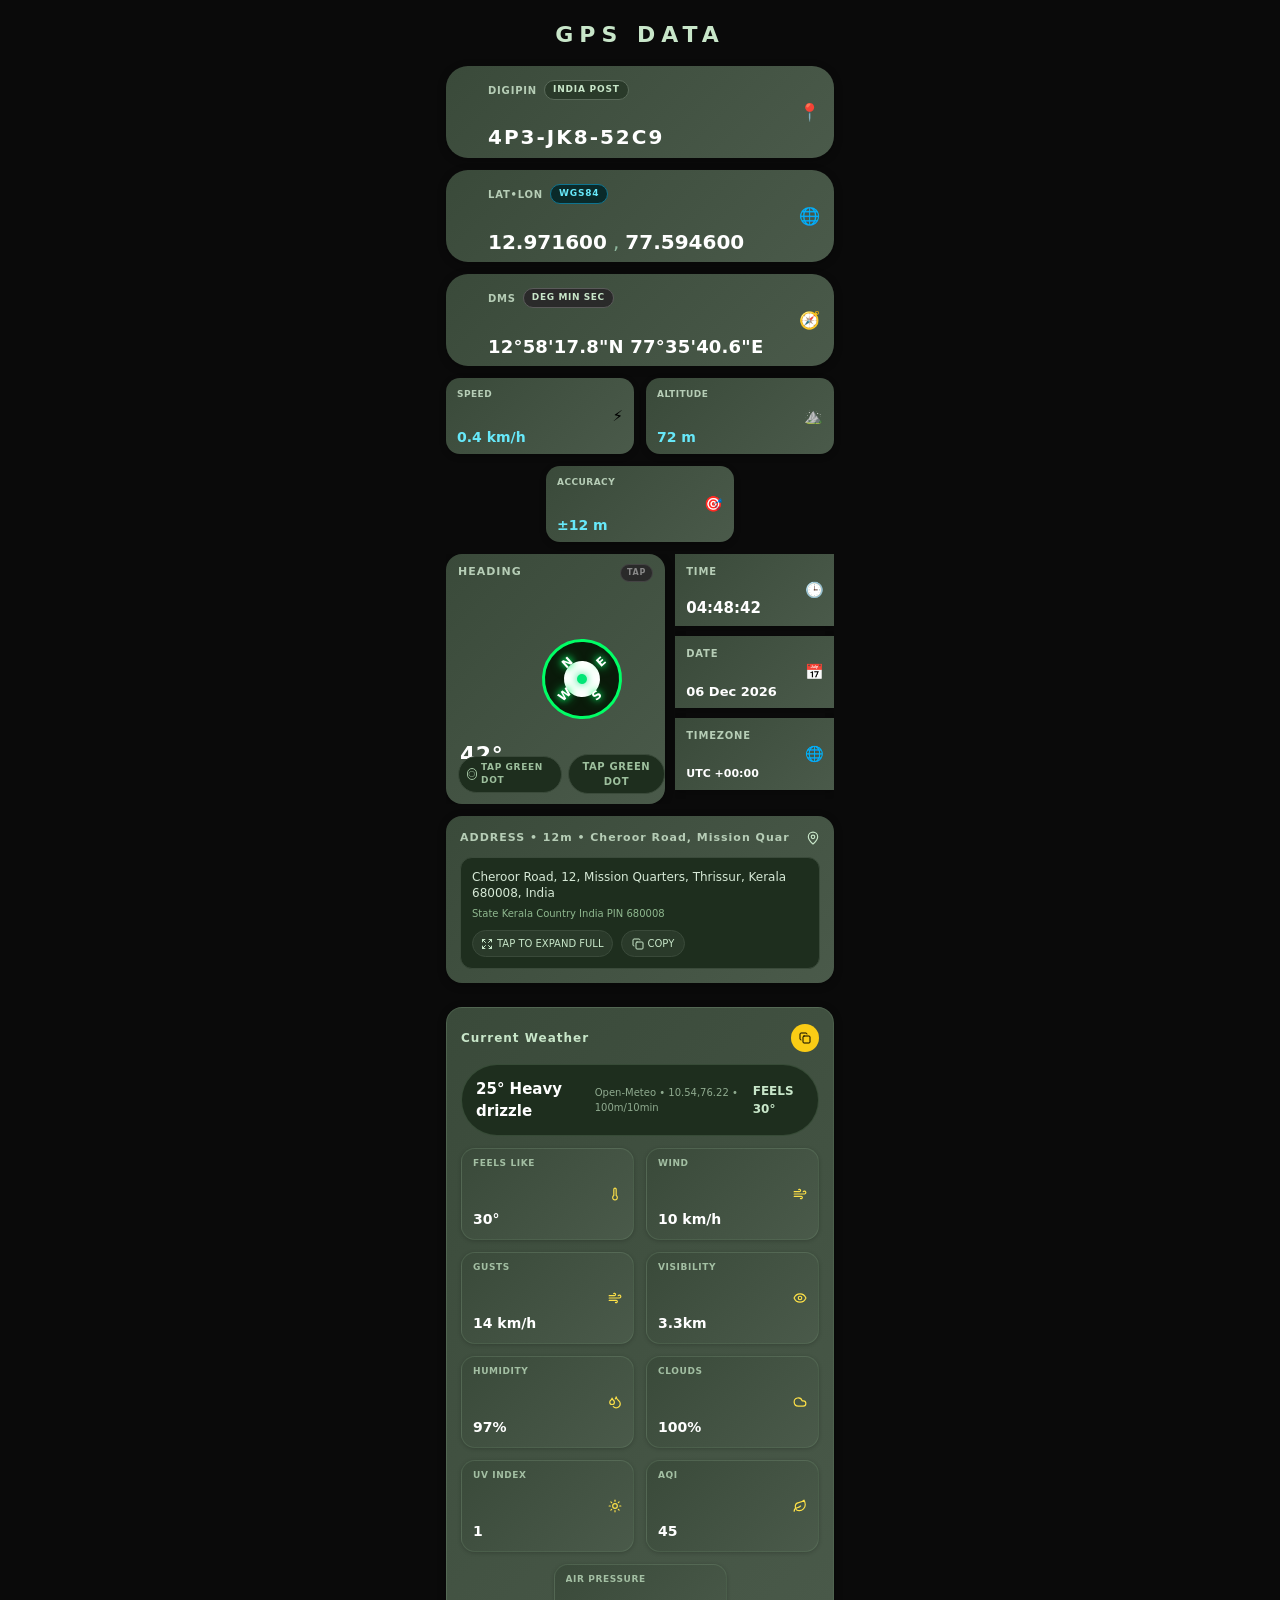
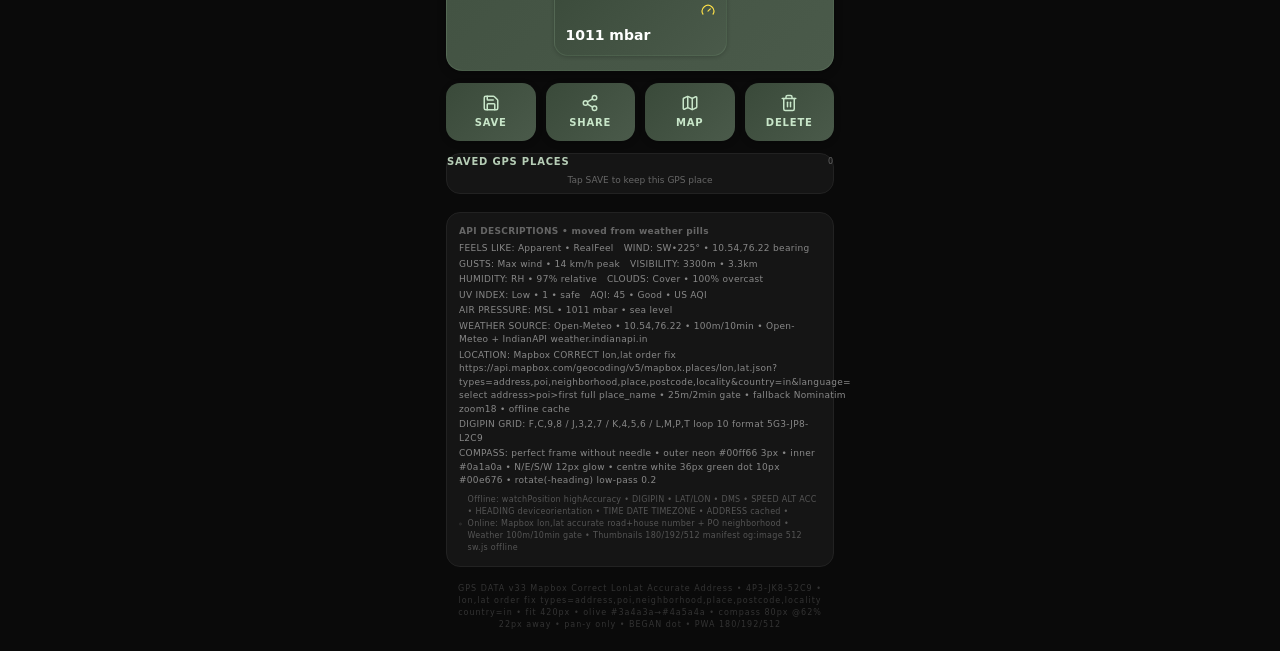
==== commit e209b773: "Compact heading and use two-column metric grids" ====
--- a/index.html
+++ b/index.html
@@ -85,7 +85,21 @@
 /* Weather cards in two columns; final card centred */
 .weather-grid{display:grid!important;grid-template-columns:1fr 1fr!important;gap:12px!important}
 .weather-grid .weather-tab{width:auto!important;min-width:0!important}
-.weather-grid .weather-tab:last-child{grid-column:1 / -1!important;justify-self:center!important;width:calc(50% - 6px)!important}*{font-family: ui-sans-system, system-ui, -apple-system, Segoe UI, Roboto, Helvetica, Arial, sans-serif;box-sizing:border-box;}
+.weather-grid .weather-tab:last-child{grid-column:1 / -1!important;justify-self:center!important;width:calc(50% - 6px)!important}
+/* Final mobile two-column card layout */
+.gps-metric-grid{display:grid!important;grid-template-columns:repeat(2,minmax(0,1fr))!important;gap:12px!important;align-items:start!important}
+.gps-metric-grid .gps-metric-tab{width:auto!important;min-width:0!important}
+.gps-metric-grid .gps-metric-tab:last-child{grid-column:1 / -1!important;justify-self:center!important;width:calc(50% - 6px)!important}
+
+/* Compact heading card while keeping compass/title controls visible */
+.gps-heading-tab{min-height:250px!important;height:250px!important;max-height:250px!important}
+.gps-heading-tab .absolute.w-[80px].h-[80px]{width:74px!important;height:74px!important}
+
+/* Weather metrics: two cards per row, final card centered */
+.weather-section > div:nth-of-type(3){display:grid!important;grid-template-columns:repeat(2,minmax(0,1fr))!important;gap:12px!important;align-items:start!important}
+.weather-section > div:nth-of-type(3) .weather-tab{width:auto!important;min-width:0!important}
+.weather-section > div:nth-of-type(3) .weather-tab:last-child{grid-column:1 / -1!important;justify-self:center!important;width:calc(50% - 6px)!important}
+*{font-family: ui-sans-system, system-ui, -apple-system, Segoe UI, Roboto, Helvetica, Arial, sans-serif;box-sizing:border-box;}
         #root{overflow-x:hidden;width:100%;max-width:100vw;}
         .container{overflow-x:hidden;max-width:420px;width:100%;box-sizing:border-box;margin:0 auto;}
         [class*="rounded-"]{max-width:100%;box-sizing:border-box;word-wrap:break-word;overflow-wrap:break-word;}
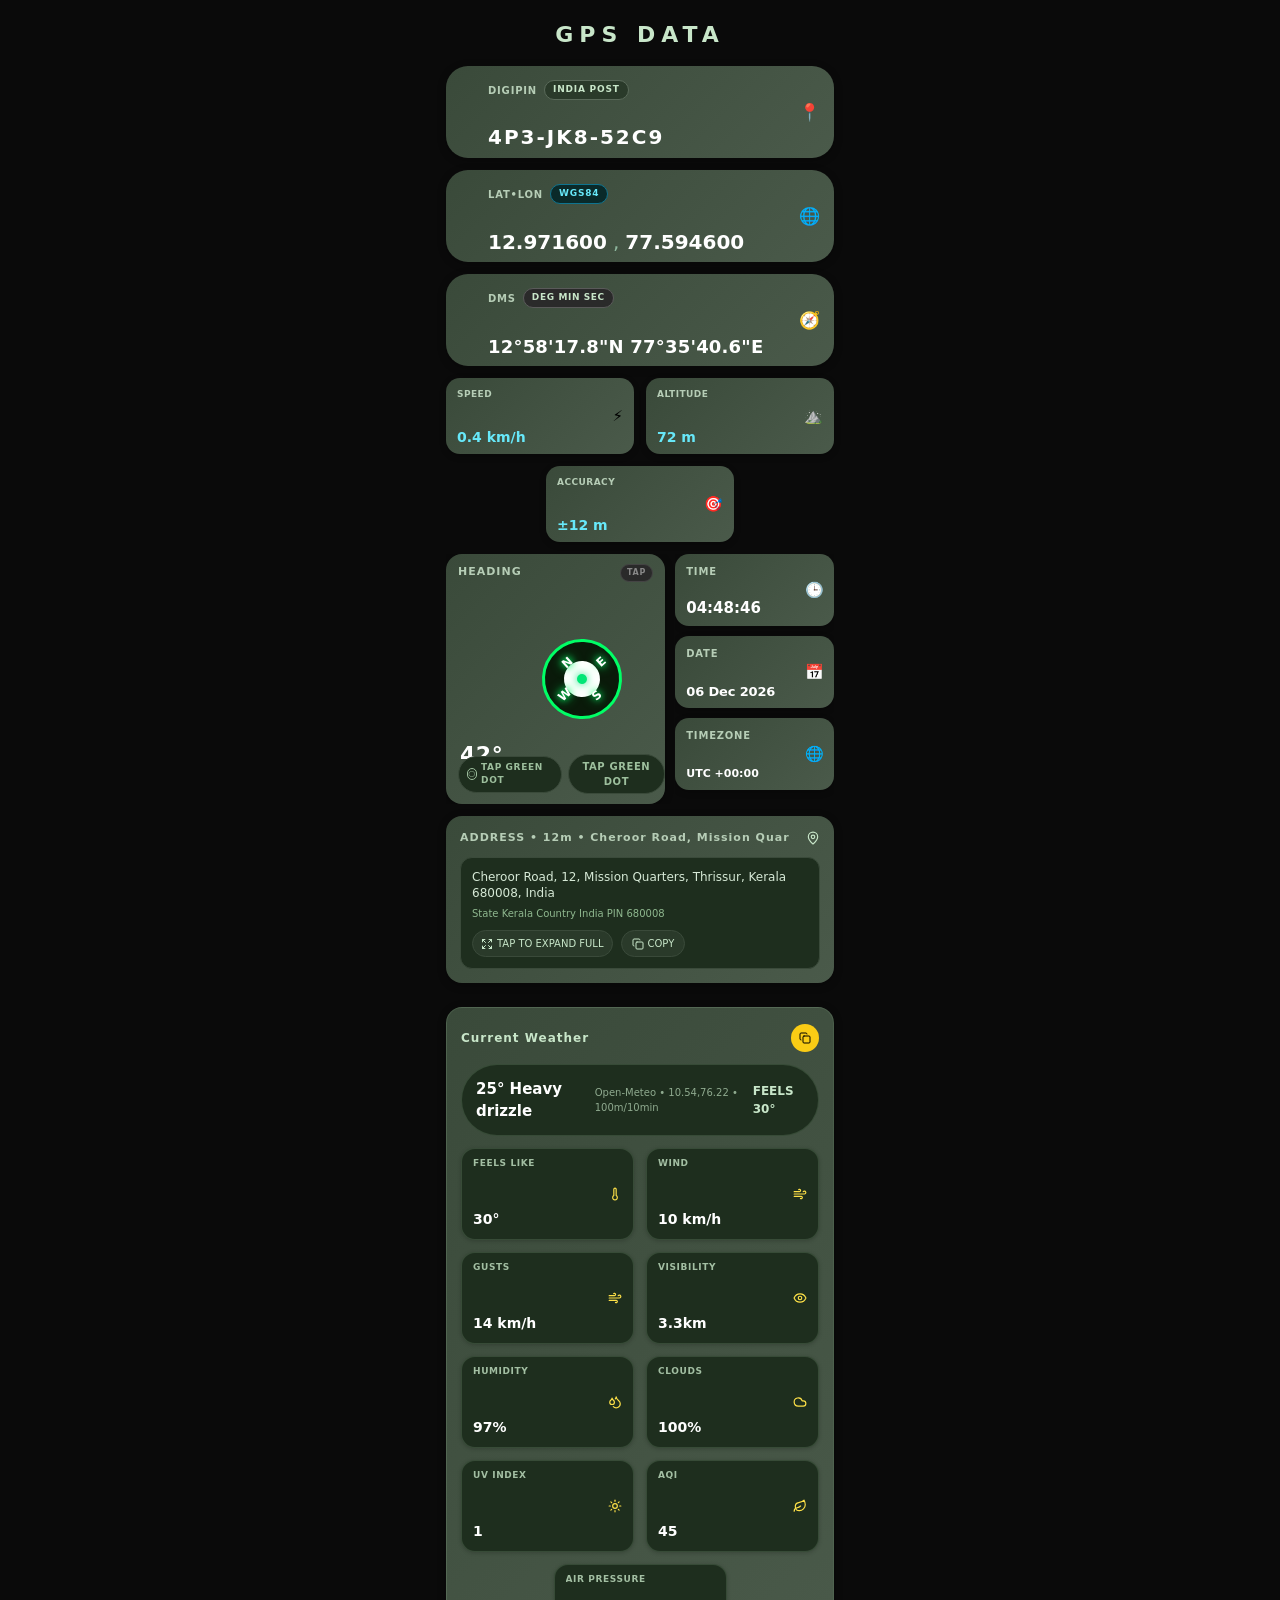
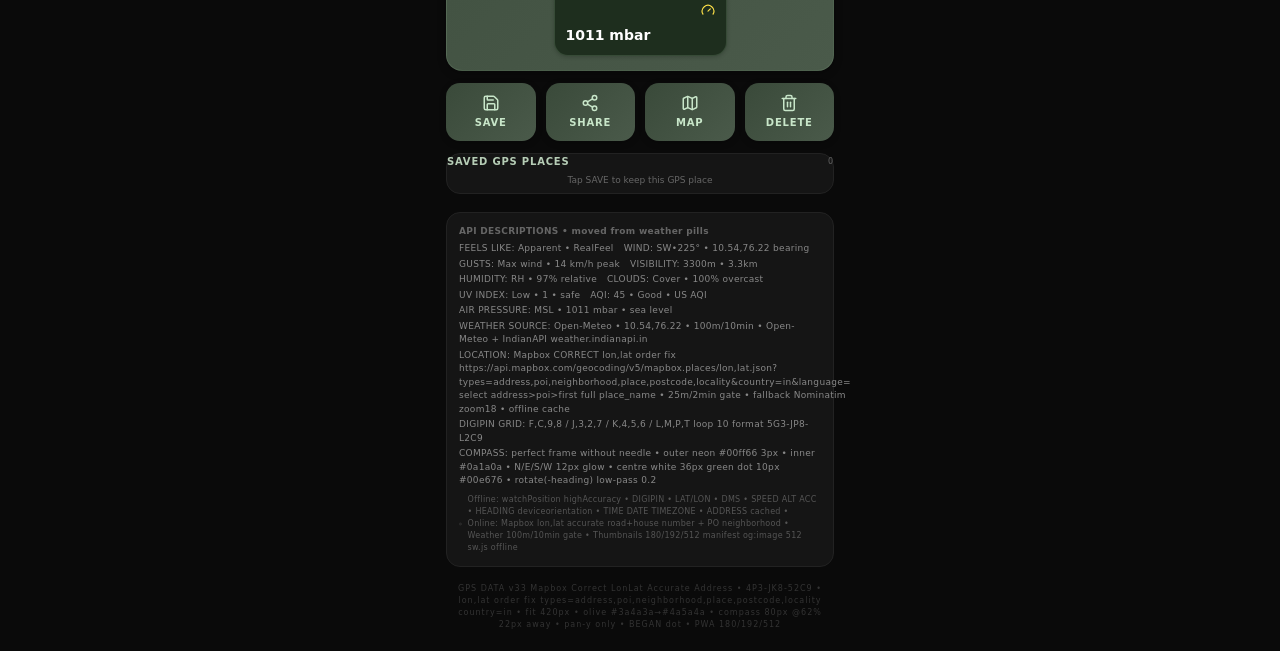
==== commit 881f2b8e: "Fix date display, clarify area instead of false post office, and darken weather metrics" ====
--- a/index.html
+++ b/index.html
@@ -44,19 +44,19 @@
 Country: India
 PIN: 680008
 Post Office/Neighborhood: Mission Quarters
-Place: Thrissur`),[k,E]=F.useState("Cheroor Road, Mission Quarters"),[_,B]=F.useState("State Kerala Country India PIN 680008"),[c,a]=F.useState(!1),[d,y]=F.useState(""),[S,T]=F.useState(""),[P,R]=F.useState(""),[ne,M]=F.useState(!1),[tn,ll]=F.useState(!1),[we,Mu]=F.useState(!1),[ke,Vu]=F.useState(!1),[Oe,fn]=F.useState("idle"),[De,cn]=F.useState("idle"),[te,pd]=F.useState({temp:25,desc:"Heavy drizzle",feels:30,wind:10,gusts:14,visibility:3.3,humidity:97,clouds:100,uv:1,aqi:45,pressure:1011,source:"Open-Meteo",coords:"10.54,76.22",gate:"100m/10min"}),ul=F.useRef(null),ds=F.useRef(null),Lu=F.useRef(null),[savedPlaces,setSavedPlaces]=F.useState(()=>{try{return JSON.parse(localStorage.getItem("gps_saved_places")||"[]")}catch{return[]}}),[deleteMode,setDeleteMode]=F.useState(!1);F.useEffect(()=>{let w=setInterval(()=>s(new Date),1000);return()=>clearInterval(w)},[]),F.useEffect(()=>{let w=()=>{try{if(sessionStorage.getItem("gps_return_top")){sessionStorage.removeItem("gps_return_top");window.scrollTo(0,0)}}catch{}};window.addEventListener("pageshow",w);document.addEventListener("visibilitychange",w);return()=>{window.removeEventListener("pageshow",w);document.removeEventListener("visibilitychange",w)}},[]),F.useEffect(()=>{try{let w=localStorage.getItem("mapbox_token")||localStorage.getItem("location_api_key")||localStorage.getItem("gps33_mapbox")||localStorage.getItem("mapbox-key"),N=localStorage.getItem("indianapi_key")||localStorage.getItem("weather_api_key")||localStorage.getItem("gps33_indian")||localStorage.getItem("indian-api-key"),$=localStorage.getItem("openmeteo_key")||localStorage.getItem("open-meteo-key");if(w){if(T(w),w.trim().length>10)Mu(!0)}if(N){if(R(N),N.trim().length>5)Vu(!0)}}catch{}},[]);const googleMapUrl=(lat,lon)=>`https://www.google.com/maps/search/?api=1&query=${encodeURIComponent(lat+","+lon)}`;const saveCurrentPlace=()=>{const place={id:Date.now().toString(36)+Math.random().toString(36).slice(2),lat:e.lat,lon:e.lon,digipin:Yt,address:c||h,time:ys,url:googleMapUrl(e.lat,e.lon)};setSavedPlaces(prev=>{const next=[place,...prev.filter(p=>Math.abs(p.lat-place.lat)>0.000001||Math.abs(p.lon-place.lon)>0.000001)].slice(0,50);try{localStorage.setItem("gps_saved_places",JSON.stringify(next))}catch{}return next});y("SAVED PLACE");setTimeout(()=>y(""),1600)};const shareCurrentPlace=()=>{const url=googleMapUrl(e.lat,e.lon);const txt=`${c||k||"GPS location"}\n${e.lat.toFixed(6)}, ${e.lon.toFixed(6)}\n${Yt}`;if(navigator.share)navigator.share({title:"GPS location",text:txt,url}).catch(()=>{});else sl(url)};const openMapUrl=(url,lat,lon)=>{try{sessionStorage.setItem("gps_return_top","1")}catch{};window.location.href=url||googleMapUrl(lat,lon)};const deleteSavedPlace=id=>setSavedPlaces(prev=>{const next=prev.filter(p=>p.id!==id);try{localStorage.setItem("gps_saved_places",JSON.stringify(next))}catch{}return next});let ps=async(w)=>{if(typeof window<"u"&&window.location.protocol==="file:"){fn("idle");return}if(!w||w.trim().length<10){fn("idle");return}if(typeof navigator<"u"&&!navigator.onLine){fn("idle");return}fn("checking");try{let N=`https://api.mapbox.com/geocoding/v5/mapbox.places/Thrissur.json?access_token=${encodeURIComponent(w.trim())}&limit=1&country=in&language=en`;if((await fetch(N)).ok)fn("ok");else fn("fail")}catch{fn("fail")}},ms=async(w)=>{if(typeof window<"u"&&window.location.protocol==="file:"){cn("idle");return}if(!w||w.trim().length<3){cn("idle");return}if(typeof navigator<"u"&&!navigator.onLine){cn("idle");return}cn("checking");try{if((await fetch("https://weather.indianapi.in/india/weather?lat=10.5276&lon=76.2144",{headers:{"x-api-key":w.trim()}})).ok)cn("ok");else cn("fail")}catch{cn("fail")}};F.useEffect(()=>{if(S&&S.trim().length>10){let w=setTimeout(()=>ps(S),2500);return()=>clearTimeout(w)}else fn("idle")},[S,we]),F.useEffect(()=>{if(P&&P.trim().length>3){let w=setTimeout(()=>ms(P),2800);return()=>clearTimeout(w)}else cn("idle")},[P,ke]);let md=(w)=>{if(w)w.preventDefault(),w.stopPropagation();try{let N=S.trim();if(localStorage.setItem("mapbox_token",N),localStorage.setItem("location_api_key",N),localStorage.setItem("gps33_mapbox",N),localStorage.setItem("mapbox-key",N),!localStorage.getItem("openmeteo_key"))try{localStorage.setItem("openmeteo_key","auto-no-key-required")}catch{}}catch{}Mu(!0),M(!0),setTimeout(()=>M(!1),2000),setTimeout(()=>ps(S),600)},hd=(w)=>{if(w)w.preventDefault(),w.stopPropagation();try{let N=P.trim();if(localStorage.setItem("indianapi_key",N),localStorage.setItem("weather_api_key",N),localStorage.setItem("gps33_indian",N),localStorage.setItem("indian-api-key",N),!localStorage.getItem("openmeteo_key"))try{localStorage.setItem("openmeteo_key","auto-no-key-required")}catch{}}catch{}Vu(!0),ll(!0),setTimeout(()=>ll(!1),2000),setTimeout(()=>ms(P),600)},vd=()=>{Mu(!1),fn("idle")},yd=()=>{Vu(!1),cn("idle")};F.useEffect(()=>{if(!("geolocation"in navigator))return;let w=(Q)=>{let D={lat:Q.coords.latitude,lon:Q.coords.longitude,acc:Q.coords.accuracy,alt:Q.coords.altitude,speed:Q.coords.speed!=null?Q.coords.speed*3.6:null,gpsHeading:Q.coords.heading};if(n((H)=>{return{lat:D.lat,lon:D.lon,acc:D.acc,alt:D.alt??H.alt,speed:D.speed??H.speed,gpsHeading:D.gpsHeading??H.gpsHeading}}),D.gpsHeading!=null&&!isNaN(D.gpsHeading))r(D.gpsHeading)},N=()=>{},$=navigator.geolocation.watchPosition(w,N,{enableHighAccuracy:!0,maximumAge:0,timeout:15000});return Lu.current=$,()=>{if(Lu.current!=null)navigator.geolocation.clearWatch(Lu.current)}},[]),F.useEffect(()=>{let N=o.current,$=(t-N+540)%360-180,Q=(N+0.2*$+360)%360;o.current=Q,u(Q)},[t]),F.useEffect(()=>{let w=(N)=>{let $=N.webkitCompassHeading,Q=null;if(typeof $==="number")Q=$;else if(N.absolute&&N.alpha!=null)Q=360-N.alpha;else if(N.alpha!=null)Q=360-N.alpha;if(Q!=null&&!isNaN(Q))r(Q)};return window.addEventListener("deviceorientationabsolute",w,!0),window.addEventListener("deviceorientation",w,!0),()=>{window.removeEventListener("deviceorientationabsolute",w,!0),window.removeEventListener("deviceorientation",w,!0)}},[]);let[hs,ol]=F.useState("TAP GREEN DOT"),[_n,gd]=F.useState(!1),vs=(w)=>{let N=w.webkitCompassHeading,$=null;if(typeof N==="number")$=N;else if(w.alpha!=null)$=360-w.alpha;if($!=null&&!isNaN($))r($)},$u=()=>{try{window.addEventListener("deviceorientation",vs,!0),window.addEventListener("deviceorientationabsolute",vs,!0)}catch{}gd(!0),ol("LIVE • TAP AGAIN");try{let w=document.getElementById("compass-status");if(w)w.textContent="LIVE";let N=document.getElementById("green-dot");if(N)N.classList.add("pulse");let $=document.getElementById("compass-request-btn");if($)$.style.display="none";let Q=document.getElementById("compass-btn");if(Q)Q.style.display="none"}catch{}},il=async(w)=>{if(w)w.preventDefault(),w.stopPropagation();let N=document.getElementById("compass-request-btn");if(N)N.style.display="flex",N.textContent="REQUESTING...";let $=document.getElementById("compass-btn");if($)$.style.display="flex",$.textContent="REQUESTING...";ol("REQUESTING...");try{if(typeof DeviceOrientationEvent<"u"&&typeof DeviceOrientationEvent.requestPermission==="function")if(await DeviceOrientationEvent.requestPermission()==="granted")$u();else{if(N)N.textContent="DENIED - TAP AGAIN";if($)$.textContent="DENIED - TAP AGAIN";ol("DENIED - TAP AGAIN"),setTimeout(()=>{let D=document.getElementById("compass-request-btn");if(D)D.style.display="none",D.textContent="TAP GREEN DOT";let H=document.getElementById("compass-btn");if(H)H.style.display="none",H.textContent="TAP GREEN DOT";ol("TAP GREEN DOT");let I=document.getElementById("tap-green-dot-hint");if(I)I.style.display="flex"},3000)}else $u()}catch{$u()}},dm=il;F.useEffect(()=>{if(typeof window<"u"&&window.location.protocol==="file:")return;let w=Date.now(),N=ul.current;if(N){let Q=fd(N.pos,e),D=w-N.time;if(Q<25&&D<120000)return}if(typeof navigator<"u"&&!navigator.onLine)return;let $=setTimeout(()=>{(async()=>{if(S&&S.trim().length>10)try{let{lon:D,lat:H}=e,I=`https://api.mapbox.com/geocoding/v5/mapbox.places/${D},${H}.json?access_token=${encodeURIComponent(S.trim())}&types=address,poi,neighborhood,locality,place,postcode,region,country&limit=5&language=en&country=in`,W=await fetch(I);if(W.ok){let Ie=await W.json();if(Ie.features&&Ie.features.length>0){let j=Ie.features,U=j.find((Cn)=>Cn.place_type&&Cn.place_type.includes("address")),ie=j.find((Cn)=>Cn.place_type&&Cn.place_type.includes("poi")),z=U||ie||j[0],fe=z.place_name||"",Ue=z.context||[],re=(Cn)=>Ue.find((ws)=>ws.id&&ws.id.startsWith(Cn)),Me=re("neighborhood"),Ge=re("locality"),at=re("postcode"),Pd=re("place"),Nd=re("region"),Td=re("country"),zd=z.address?`${z.address} `:z.properties&&z.properties.address?`${z.properties.address} `:"",Rd=z.text||"",Od=`${zd}${Rd}`.trim(),al=Me?.text||Ge?.text||"",ft=Od;if(!ft)ft=fe.split(",")[0]?.trim()||"Near location";if(ft.length>34)ft=ft.slice(0,34);let Xt=Nd?.text||"",Hu=Td?.text||"India",Wu=at?.text||"",fl=Pd?.text||"",Dd=`${Xt?"State "+Xt+" ":""}${Hu?"Country "+Hu+" ":""}${Wu?"PIN "+Wu:""}${al?" • PO: "+al:""}${fl?" • "+fl:""} • ${H.toFixed(5)},${D.toFixed(5)}`.trim(),Fd=`${fe}
+Place: Thrissur`),[k,E]=F.useState("Cheroor Road, Mission Quarters"),[_,B]=F.useState("State Kerala Country India PIN 680008"),[c,a]=F.useState(!1),[d,y]=F.useState(""),[S,T]=F.useState(""),[P,R]=F.useState(""),[ne,M]=F.useState(!1),[tn,ll]=F.useState(!1),[we,Mu]=F.useState(!1),[ke,Vu]=F.useState(!1),[Oe,fn]=F.useState("idle"),[De,cn]=F.useState("idle"),[te,pd]=F.useState({temp:25,desc:"Heavy drizzle",feels:30,wind:10,gusts:14,visibility:3.3,humidity:97,clouds:100,uv:1,aqi:45,pressure:1011,source:"Open-Meteo",coords:"10.54,76.22",gate:"100m/10min"}),ul=F.useRef(null),ds=F.useRef(null),Lu=F.useRef(null),[savedPlaces,setSavedPlaces]=F.useState(()=>{try{return JSON.parse(localStorage.getItem("gps_saved_places")||"[]")}catch{return[]}}),[deleteMode,setDeleteMode]=F.useState(!1);F.useEffect(()=>{let w=setInterval(()=>s(new Date),1000);return()=>clearInterval(w)},[]),F.useEffect(()=>{let w=()=>{try{if(sessionStorage.getItem("gps_return_top")){sessionStorage.removeItem("gps_return_top");window.scrollTo(0,0)}}catch{}};window.addEventListener("pageshow",w);document.addEventListener("visibilitychange",w);return()=>{window.removeEventListener("pageshow",w);document.removeEventListener("visibilitychange",w)}},[]),F.useEffect(()=>{try{let w=localStorage.getItem("mapbox_token")||localStorage.getItem("location_api_key")||localStorage.getItem("gps33_mapbox")||localStorage.getItem("mapbox-key"),N=localStorage.getItem("indianapi_key")||localStorage.getItem("weather_api_key")||localStorage.getItem("gps33_indian")||localStorage.getItem("indian-api-key"),$=localStorage.getItem("openmeteo_key")||localStorage.getItem("open-meteo-key");if(w){if(T(w),w.trim().length>10)Mu(!0)}if(N){if(R(N),N.trim().length>5)Vu(!0)}}catch{}},[]);const googleMapUrl=(lat,lon)=>`https://www.google.com/maps/search/?api=1&query=${encodeURIComponent(lat+","+lon)}`;const saveCurrentPlace=()=>{const place={id:Date.now().toString(36)+Math.random().toString(36).slice(2),lat:e.lat,lon:e.lon,digipin:Yt,address:c||h,time:ys,url:googleMapUrl(e.lat,e.lon)};setSavedPlaces(prev=>{const next=[place,...prev.filter(p=>Math.abs(p.lat-place.lat)>0.000001||Math.abs(p.lon-place.lon)>0.000001)].slice(0,50);try{localStorage.setItem("gps_saved_places",JSON.stringify(next))}catch{}return next});y("SAVED PLACE");setTimeout(()=>y(""),1600)};const shareCurrentPlace=()=>{const url=googleMapUrl(e.lat,e.lon);const txt=`${c||k||"GPS location"}\n${e.lat.toFixed(6)}, ${e.lon.toFixed(6)}\n${Yt}`;if(navigator.share)navigator.share({title:"GPS location",text:txt,url}).catch(()=>{});else sl(url)};const openMapUrl=(url,lat,lon)=>{try{sessionStorage.setItem("gps_return_top","1")}catch{};window.location.href=url||googleMapUrl(lat,lon)};const deleteSavedPlace=id=>setSavedPlaces(prev=>{const next=prev.filter(p=>p.id!==id);try{localStorage.setItem("gps_saved_places",JSON.stringify(next))}catch{}return next});let ps=async(w)=>{if(typeof window<"u"&&window.location.protocol==="file:"){fn("idle");return}if(!w||w.trim().length<10){fn("idle");return}if(typeof navigator<"u"&&!navigator.onLine){fn("idle");return}fn("checking");try{let N=`https://api.mapbox.com/geocoding/v5/mapbox.places/Thrissur.json?access_token=${encodeURIComponent(w.trim())}&limit=1&country=in&language=en`;if((await fetch(N)).ok)fn("ok");else fn("fail")}catch{fn("fail")}},ms=async(w)=>{if(typeof window<"u"&&window.location.protocol==="file:"){cn("idle");return}if(!w||w.trim().length<3){cn("idle");return}if(typeof navigator<"u"&&!navigator.onLine){cn("idle");return}cn("checking");try{if((await fetch("https://weather.indianapi.in/india/weather?lat=10.5276&lon=76.2144",{headers:{"x-api-key":w.trim()}})).ok)cn("ok");else cn("fail")}catch{cn("fail")}};F.useEffect(()=>{if(S&&S.trim().length>10){let w=setTimeout(()=>ps(S),2500);return()=>clearTimeout(w)}else fn("idle")},[S,we]),F.useEffect(()=>{if(P&&P.trim().length>3){let w=setTimeout(()=>ms(P),2800);return()=>clearTimeout(w)}else cn("idle")},[P,ke]);let md=(w)=>{if(w)w.preventDefault(),w.stopPropagation();try{let N=S.trim();if(localStorage.setItem("mapbox_token",N),localStorage.setItem("location_api_key",N),localStorage.setItem("gps33_mapbox",N),localStorage.setItem("mapbox-key",N),!localStorage.getItem("openmeteo_key"))try{localStorage.setItem("openmeteo_key","auto-no-key-required")}catch{}}catch{}Mu(!0),M(!0),setTimeout(()=>M(!1),2000),setTimeout(()=>ps(S),600)},hd=(w)=>{if(w)w.preventDefault(),w.stopPropagation();try{let N=P.trim();if(localStorage.setItem("indianapi_key",N),localStorage.setItem("weather_api_key",N),localStorage.setItem("gps33_indian",N),localStorage.setItem("indian-api-key",N),!localStorage.getItem("openmeteo_key"))try{localStorage.setItem("openmeteo_key","auto-no-key-required")}catch{}}catch{}Vu(!0),ll(!0),setTimeout(()=>ll(!1),2000),setTimeout(()=>ms(P),600)},vd=()=>{Mu(!1),fn("idle")},yd=()=>{Vu(!1),cn("idle")};F.useEffect(()=>{if(!("geolocation"in navigator))return;let w=(Q)=>{let D={lat:Q.coords.latitude,lon:Q.coords.longitude,acc:Q.coords.accuracy,alt:Q.coords.altitude,speed:Q.coords.speed!=null?Q.coords.speed*3.6:null,gpsHeading:Q.coords.heading};if(n((H)=>{return{lat:D.lat,lon:D.lon,acc:D.acc,alt:D.alt??H.alt,speed:D.speed??H.speed,gpsHeading:D.gpsHeading??H.gpsHeading}}),D.gpsHeading!=null&&!isNaN(D.gpsHeading))r(D.gpsHeading)},N=()=>{},$=navigator.geolocation.watchPosition(w,N,{enableHighAccuracy:!0,maximumAge:0,timeout:15000});return Lu.current=$,()=>{if(Lu.current!=null)navigator.geolocation.clearWatch(Lu.current)}},[]),F.useEffect(()=>{let N=o.current,$=(t-N+540)%360-180,Q=(N+0.2*$+360)%360;o.current=Q,u(Q)},[t]),F.useEffect(()=>{let w=(N)=>{let $=N.webkitCompassHeading,Q=null;if(typeof $==="number")Q=$;else if(N.absolute&&N.alpha!=null)Q=360-N.alpha;else if(N.alpha!=null)Q=360-N.alpha;if(Q!=null&&!isNaN(Q))r(Q)};return window.addEventListener("deviceorientationabsolute",w,!0),window.addEventListener("deviceorientation",w,!0),()=>{window.removeEventListener("deviceorientationabsolute",w,!0),window.removeEventListener("deviceorientation",w,!0)}},[]);let[hs,ol]=F.useState("TAP GREEN DOT"),[_n,gd]=F.useState(!1),vs=(w)=>{let N=w.webkitCompassHeading,$=null;if(typeof N==="number")$=N;else if(w.alpha!=null)$=360-w.alpha;if($!=null&&!isNaN($))r($)},$u=()=>{try{window.addEventListener("deviceorientation",vs,!0),window.addEventListener("deviceorientationabsolute",vs,!0)}catch{}gd(!0),ol("LIVE • TAP AGAIN");try{let w=document.getElementById("compass-status");if(w)w.textContent="LIVE";let N=document.getElementById("green-dot");if(N)N.classList.add("pulse");let $=document.getElementById("compass-request-btn");if($)$.style.display="none";let Q=document.getElementById("compass-btn");if(Q)Q.style.display="none"}catch{}},il=async(w)=>{if(w)w.preventDefault(),w.stopPropagation();let N=document.getElementById("compass-request-btn");if(N)N.style.display="flex",N.textContent="REQUESTING...";let $=document.getElementById("compass-btn");if($)$.style.display="flex",$.textContent="REQUESTING...";ol("REQUESTING...");try{if(typeof DeviceOrientationEvent<"u"&&typeof DeviceOrientationEvent.requestPermission==="function")if(await DeviceOrientationEvent.requestPermission()==="granted")$u();else{if(N)N.textContent="DENIED - TAP AGAIN";if($)$.textContent="DENIED - TAP AGAIN";ol("DENIED - TAP AGAIN"),setTimeout(()=>{let D=document.getElementById("compass-request-btn");if(D)D.style.display="none",D.textContent="TAP GREEN DOT";let H=document.getElementById("compass-btn");if(H)H.style.display="none",H.textContent="TAP GREEN DOT";ol("TAP GREEN DOT");let I=document.getElementById("tap-green-dot-hint");if(I)I.style.display="flex"},3000)}else $u()}catch{$u()}},dm=il;F.useEffect(()=>{if(typeof window<"u"&&window.location.protocol==="file:")return;let w=Date.now(),N=ul.current;if(N){let Q=fd(N.pos,e),D=w-N.time;if(Q<25&&D<120000)return}if(typeof navigator<"u"&&!navigator.onLine)return;let $=setTimeout(()=>{(async()=>{if(S&&S.trim().length>10)try{let{lon:D,lat:H}=e,I=`https://api.mapbox.com/geocoding/v5/mapbox.places/${D},${H}.json?access_token=${encodeURIComponent(S.trim())}&types=address,poi,neighborhood,locality,place,postcode,region,country&limit=5&language=en&country=in`,W=await fetch(I);if(W.ok){let Ie=await W.json();if(Ie.features&&Ie.features.length>0){let j=Ie.features,U=j.find((Cn)=>Cn.place_type&&Cn.place_type.includes("address")),ie=j.find((Cn)=>Cn.place_type&&Cn.place_type.includes("poi")),z=U||ie||j[0],fe=z.place_name||"",Ue=z.context||[],re=(Cn)=>Ue.find((ws)=>ws.id&&ws.id.startsWith(Cn)),Me=re("neighborhood"),Ge=re("locality"),at=re("postcode"),Pd=re("place"),Nd=re("region"),Td=re("country"),zd=z.address?`${z.address} `:z.properties&&z.properties.address?`${z.properties.address} `:"",Rd=z.text||"",Od=`${zd}${Rd}`.trim(),al=Me?.text||Ge?.text||"",ft=Od;if(!ft)ft=fe.split(",")[0]?.trim()||"Near location";if(ft.length>34)ft=ft.slice(0,34);let Xt=Nd?.text||"",Hu=Td?.text||"India",Wu=at?.text||"",fl=Pd?.text||"",Dd=`${Xt?"State "+Xt+" ":""}${Hu?"Country "+Hu+" ":""}${Wu?"PIN "+Wu:""}${al?" • AREA: "+al:""}${fl?" • "+fl:""} • ${H.toFixed(5)},${D.toFixed(5)}`.trim(),Fd=`${fe}
 ${Xt?"Region: "+Xt+`
 `:""}State: ${Xt||"Kerala"}
 Country: ${Hu}
 PIN: ${Wu||"680008"}${al?`
-Post Office/Neighborhood: `+al:""}${fl?`
+Area/Neighborhood: `+al:""}${fl?`
 City: `+fl:""}
 LatLon: ${H.toFixed(6)}, ${D.toFixed(6)}
-Source: Mapbox FIXED lon,lat ${D.toFixed(5)},${H.toFixed(5)} types=address,poi,neighborhood,locality,place,postcode,region,country country=in`;p(fe),E(ft),B(Dd),m(Fd),ul.current={pos:{...e},time:w};return}}}catch{}try{let D=await fetch(`https://nominatim.openstreetmap.org/reverse?format=json&lat=${e.lat}&lon=${e.lon}&zoom=18&addressdetails=1`,{headers:{Accept:"application/json"}});if(D.ok){let H=await D.json();if(H.display_name){let I=H.address||{},W=I.road||I.pedestrian||I.footway||I.residential||I.hamlet||"",Ie=I.house_number||"",j=I.suburb||I.neighbourhood||I.village||I.hamlet||"",U=I.city||I.town||I.village||"",ie=I.state||"Kerala",z=I.country||"India",fe=I.postcode||"680008",Ue=`${W}${Ie?" "+Ie:""}`.trim()||j||U,re=`${Ue}${j&&Ue!==j?", "+j:U&&Ue!==U?", "+U:""}`.slice(0,32)||W||U,Me=H.display_name,Ge=`State ${ie} Country ${z} PIN ${fe}${j?" • PO: "+j:""}${U?" • "+U:""}`.trim(),at=`${Me}
+Source: Mapbox FIXED lon,lat ${D.toFixed(5)},${H.toFixed(5)} types=address,poi,neighborhood,locality,place,postcode,region,country country=in`;p(fe),E(ft),B(Dd),m(Fd),ul.current={pos:{...e},time:w};return}}}catch{}try{let D=await fetch(`https://nominatim.openstreetmap.org/reverse?format=json&lat=${e.lat}&lon=${e.lon}&zoom=18&addressdetails=1`,{headers:{Accept:"application/json"}});if(D.ok){let H=await D.json();if(H.display_name){let I=H.address||{},W=I.road||I.pedestrian||I.footway||I.residential||I.hamlet||"",Ie=I.house_number||"",j=I.suburb||I.neighbourhood||I.village||I.hamlet||"",U=I.city||I.town||I.village||"",ie=I.state||"Kerala",z=I.country||"India",fe=I.postcode||"680008",Ue=`${W}${Ie?" "+Ie:""}`.trim()||j||U,re=`${Ue}${j&&Ue!==j?", "+j:U&&Ue!==U?", "+U:""}`.slice(0,32)||W||U,Me=H.display_name,Ge=`State ${ie} Country ${z} PIN ${fe}${j?" • AREA: "+j:""}${U?" • "+U:""}`.trim(),at=`${Me}
 State: ${ie}
 Country: ${z}
 PIN: ${fe}${j?`
-Post Office/Neighborhood: `+j:""}${U?`
+Area/Neighborhood: `+j:""}${U?`
 Place: `+U:""}${W?`
 Road: `+W+" "+(Ie||""):""}`.trim();p(Me),E(re),B(Ge),m(at),ul.current={pos:{...e},time:w};return}}}catch{}try{let D=await fetch(`https://api.bigdatacloud.net/data/reverse-geocode-client?latitude=${e.lat}&longitude=${e.lon}&localityLanguage=en`);if(D.ok){let H=await D.json(),I=H.locality||"",W=H.city||H.principalSubdivision||"",Ie=H.principalSubdivision||"Kerala",j=H.countryName||"India",U=H.postcode||"680008",ie=I||W,z=`${ie?ie+", ":""}${W?W+", ":""}${Ie+", "}${j} ${U}`.trim(),fe=`${ie||W}`.slice(0,28)||W,Ue=`State ${Ie} Country ${j} PIN ${U}${W?" • "+W:""}`.trim(),re=`${z}
 State: ${Ie}
@@ -65,7 +65,7 @@
 Place: ${W}`;p(z),E(fe),B(Ue),m(re),ul.current={pos:{...e},time:w}}}catch{}})()},1800);return()=>clearTimeout($)},[e.lat,e.lon,S]),F.useEffect(()=>{if(typeof window<"u"&&window.location.protocol==="file:")return;let w=Date.now(),N=ds.current;if(N){let Q=fd(N.pos,e),D=w-N.time;if(Q<100&&D<600000)return}if(typeof navigator<"u"&&!navigator.onLine)return;let $=setTimeout(()=>{(async()=>{try{let D=await fetch(`https://api.open-meteo.com/v1/forecast?latitude=${e.lat}&longitude=${e.lon}&current=temperature_2m,apparent_temperature,wind_speed_10m,wind_gusts_10m,relative_humidity_2m,cloud_cover,uv_index,pressure_msl,visibility,weather_code&daily=temperature_2m_max&timezone=auto`);if(D.ok){let I=(await D.json()).current;if(I)pd((W)=>({...W,temp:Math.round(I.temperature_2m??W.temp),feels:Math.round(I.apparent_temperature??W.feels),wind:Math.round(I.wind_speed_10m??W.wind),gusts:Math.round(I.wind_gusts_10m??W.gusts),humidity:I.relative_humidity_2m??W.humidity,clouds:I.cloud_cover??W.clouds,uv:I.uv_index??W.uv,pressure:Math.round(I.pressure_msl??W.pressure),visibility:I.visibility?+(I.visibility/1000).toFixed(1):W.visibility,coords:`${e.lat.toFixed(2)},${e.lon.toFixed(2)}`,source:"Open-Meteo",gate:"100m/10min"})),ds.current={pos:{...e},time:w}}}catch{}if(P)try{let D=await fetch(`https://weather.indianapi.in/india/weather?lat=${e.lat}&lon=${e.lon}`,{headers:{"x-api-key":P}});if(D.ok){let H=await D.json()}}catch{}})()},4000);return()=>clearTimeout($)},[e.lat,e.lon,P]),F.useEffect(()=>{let w=(U)=>{let ie=document.createElement("canvas");ie.width=U,ie.height=U;let z=ie.getContext("2d");z.fillStyle="#0a0a0a",z.fillRect(0,0,U,U);let fe=U*0.18;z.fillStyle="#3a4a3a",z.beginPath();let Ue=U*0.08;z.roundRect(Ue,Ue,U-Ue*2,U-Ue*2,fe),z.fill();let re=U/2,Me=U/2,Ge=U*0.28;z.strokeStyle="#00ff66",z.lineWidth=Math.max(3,U*0.02),z.beginPath(),z.arc(re,Me,Ge,0,Math.PI*2),z.stroke(),z.fillStyle="#0a1a0a",z.beginPath(),z.arc(re,Me,Ge*0.85,0,Math.PI*2),z.fill(),z.fillStyle="#ffffff",z.shadowColor="#00ff66",z.shadowBlur=U*0.02,z.font=`bold ${Math.round(U*0.07)}px sans-serif`,z.textAlign="center",z.textBaseline="middle",z.fillText("N",re,Me-Ge*0.55),z.fillText("S",re,Me+Ge*0.55),z.fillText("E",re+Ge*0.55,Me),z.fillText("W",re-Ge*0.55,Me),z.shadowBlur=0;let at=Ge*0.38;return z.fillStyle="#ffffff",z.beginPath(),z.arc(re,Me,at,0,Math.PI*2),z.fill(),z.fillStyle="#00e676",z.beginPath(),z.arc(re,Me,at*0.28,0,Math.PI*2),z.fill(),z.fillStyle="#c8e6c9",z.font=`900 ${Math.round(U*0.06)}px sans-serif`,z.fillText("GPS",re,Ue+U*0.08),ie.toDataURL("image/png")},N=w(180),$=w(192),Q=w(512),D=(U,ie,z)=>{let fe=document.querySelector(`link[rel="${U}"][sizes="${ie}"]`);if(!fe)fe=document.createElement("link"),fe.rel=U,fe.sizes=ie,document.head.appendChild(fe);fe.href=z};D("apple-touch-icon","180x180",N),D("icon","192x192",$),D("icon","512x512",Q);let H=document.querySelector('meta[property="og:image"]');if(!H)H=document.createElement("meta"),H.setAttribute("property","og:image"),document.head.appendChild(H);H.content=Q;let W=JSON.stringify({name:"GPS Data v33 Exact Second Image Perfect Frame No Overlap",short_name:"GPS Data v33",display:"standalone",background_color:"#0a0a0a",theme_color:"#0a0a0a",icons:[{src:$,sizes:"192x192",type:"image/png"},{src:Q,sizes:"512x512",type:"image/png"}]}),Ie="data:application/json;base64,"+btoa(W),j=document.querySelector('link[rel="manifest"]');if(!j)j=document.createElement("link"),j.rel="manifest",document.head.appendChild(j);if(j.href=Ie,"serviceWorker"in navigator)navigator.serviceWorker.register("/sw.js",{scope:"/",updateViaCache:"none"}).catch(()=>{})},[]);let Yt=fm(e.lat,e.lon),wd=cm(e.lat,e.lon),ys=i.toLocaleTimeString("en-GB",{hour12:!1}),kd=i.toLocaleDateString("en-GB",{day:"2-digit",month:"short",year:"numeric"}),Sd=Intl.DateTimeFormat().resolvedOptions().timeZone||"Asia/Kolkata",Qu=-i.getTimezoneOffset(),Ed=Qu>=0?"+":"-",_d=String(Math.floor(Math.abs(Qu)/60)).padStart(2,"0"),Cd=String(Math.abs(Qu)%60).padStart(2,"0"),gs=`${Sd} ${Ed}${_d}:${Cd}`,sl=(w)=>{try{navigator.clipboard.writeText(w),y("COPIED "+w.slice(0,20)),setTimeout(()=>y(""),1800)}catch{let N=document.createElement("textarea");N.value=w,document.body.appendChild(N),N.select(),document.execCommand("copy"),N.remove(),y("COPIED"),setTimeout(()=>y(""),1800)}},Fe={background:"linear-gradient(135deg, #3a4a3a 0%, #4a5a4a 100%)"};return O("div",{className:"min-h-screen w-full bg-[#0a0a0a] flex justify-center overflow-x-hidden max-w-[100vw] box-border m-0 p-0",children:[v("style",{children:`
         html{overflow-x:hidden;width:100%;max-width:100vw;margin:0;padding:0;overscroll-behavior-x:none;}
         body{overflow-x:hidden;width:100%;max-width:100vw;margin:0;padding:0;touch-action:pan-y;-webkit-overflow-scrolling:touch;overscroll-behavior-x:none;overflow-y:auto;}
-        .gps-capsules{display:flex;gap:8px;overflow-x:auto;overflow-y:hidden;scrollbar-width:none;-webkit-overflow-scrolling:touch;padding:2px 1px 4px;touch-action:pan-x;overscroll-behavior-x:contain}.gps-capsules::-webkit-scrollbar{display:none}.gps-capsule{flex:0 0 auto;min-width:138px;max-width:190px;padding:9px 11px;border-radius:12px;border:1px solid #3a4a3a;background:linear-gradient(135deg,#1e2e1e,#2a3a2a);color:#d6e9d6;text-align:left}.gps-capsule-title{font-size:10px;font-weight:800;white-space:nowrap;overflow:hidden;text-overflow:ellipsis}.gps-capsule-sub{font-size:8px;color:#8fb88f;margin-top:3px;white-space:nowrap;overflow:hidden;text-overflow:ellipsis}.gps-delete-panel{border:1px solid #5a3a3a;background:#211515;border-radius:14px;padding:10px;margin-top:6px}.gps-delete-row{display:flex;align-items:center;justify-content:space-between;gap:8px;padding:7px 0;border-bottom:1px solid #342222}.gps-delete-row:last-child{border-bottom:0}.gps-delete-name{min-width:0;flex:1;font-size:10px;color:#d6e9d6;white-space:nowrap;overflow:hidden;text-overflow:ellipsis}.gps-delete-one{width:28px;height:28px;border-radius:9px;background:#3a2020;border:1px solid #6a3838;color:#ffb4b4;font-weight:800}.gps-search-tab{border-radius:22px!important;min-height:92px!important;height:92px!important;padding:9px 42px!important;display:flex!important;align-items:flex-start!important;position:relative!important;overflow:hidden!important}.gps-search-tab:before{position:absolute;right:14px;top:50%;transform:translateY(-50%);font-size:17px;line-height:1;z-index:2}.gps-tab-digipin:before{content:"📍"}.gps-tab-latlon:before{content:"🌐"}.gps-tab-dms:before{content:"🧭"}.gps-search-tab>div:first-child{display:flex!important;align-items:center!important;gap:7px!important;min-width:0!important;height:30px!important}.gps-search-tab>div:first-child>span:first-child{font-size:10px!important;letter-spacing:.8px!important;white-space:nowrap!important}.gps-search-tab>div:last-child{position:absolute!important;left:42px!important;right:42px!important;bottom:10px!important;margin:0!important;min-width:0!important;overflow:hidden!important;text-align:left!important}.gps-search-tab>div:last-child>div{font-size:17px!important;line-height:1.12!important;white-space:nowrap!important;overflow:hidden!important;text-overflow:ellipsis!important}.gps-tab-digipin>div:last-child>div{font-size:20px!important}.gps-tab-latlon>div:last-child>div{font-size:17px!important}.gps-tab-dms>div:last-child>div{font-size:16px!important;line-height:1.18!important;white-space:normal!important}.gps-metric-tab{position:relative!important;padding:10px 42px 9px 11px!important;min-height:76px!important;height:76px!important;overflow:hidden!important}.gps-metric-tab>span:first-child{font-size:9px!important;letter-spacing:.45px!important;white-space:nowrap!important;overflow:hidden!important;text-overflow:ellipsis!important;display:block!important}.gps-metric-tab>span:last-child{font-size:14px!important;line-height:1.05!important;white-space:nowrap!important}.gps-metric-tab:after{position:absolute;right:11px;top:50%;transform:translateY(-50%);font-size:15px;line-height:1;z-index:2}.gps-metric-tab:nth-child(1):after{content:"⚡"}.gps-metric-tab:nth-child(2):after{content:"⛰️"}.gps-metric-tab:nth-child(3):after{content:"🎯"}.gps-time-tab,.gps-date-tab,.gps-zone-tab{position:relative!important;padding:10px 38px 10px 11px!important;min-height:72px!important;height:72px!important;overflow:hidden!important}.gps-time-tab:after{content:"🕒";position:absolute;right:10px;top:50%;transform:translateY(-50%);font-size:15px}.gps-date-tab:after{content:"📅";position:absolute;right:10px;top:50%;transform:translateY(-50%);font-size:15px}.gps-zone-tab:after{content:"🌐";position:absolute;right:10px;top:50%;transform:translateY(-50%);font-size:15px}.gps-time-tab>span,.gps-date-tab>span,.gps-zone-tab>span{display:block!important;max-width:100%!important;min-width:0!important;overflow:hidden!important;text-overflow:ellipsis!important;white-space:nowrap!important}.weather-section{background:linear-gradient(135deg,#3a4a3a 0%,#4a5a4a 100%)!important;border:1px solid rgba(120,150,120,.25)!important}.weather-header{display:flex!important;align-items:center!important;justify-content:space-between!important;min-height:32px!important;margin-bottom:10px!important}.weather-header-title{font-size:12px!important;letter-spacing:1px!important;color:#c8e6c9!important;font-weight:700!important}.weather-copy{width:28px!important;height:28px!important;flex:0 0 28px!important}.weather-main-pill{background:#1e2e1e!important;border:1px solid rgba(120,150,120,.28)!important;min-height:72px!important}.weather-tab{background:linear-gradient(135deg,#3a4a3a 0%,#4a5a4a 100%)!important;border:1px solid rgba(120,150,120,.25)!important;min-height:92px!important;height:92px!important;position:relative!important;overflow:hidden!important;padding:10px 42px 9px 11px!important}.weather-tab:before{content:none!important}.weather-tab .text-yellow-300{position:absolute!important;right:11px!important;top:50%!important;transform:translateY(-50%)!important;z-index:2!important;display:flex!important}.weather-tab>div:first-child{display:block!important;position:static!important;min-height:0!important;padding:0!important;margin:0!important}.weather-tab>div:first-child>span:first-child{position:absolute!important;left:11px!important;top:10px!important;right:38px!important;font-size:9px!important;line-height:1.05!important;white-space:nowrap!important;overflow:hidden!important;text-overflow:ellipsis!important}.weather-tab>div:last-child{position:absolute!important;left:11px!important;right:38px!important;bottom:12px!important;margin:0!important;overflow:hidden!important}.weather-tab .text-white{font-size:14px!important;line-height:1.05!important;white-space:nowrap!important;overflow:hidden!important;text-overflow:ellipsis!important}
+        .gps-capsules{display:flex;gap:8px;overflow-x:auto;overflow-y:hidden;scrollbar-width:none;-webkit-overflow-scrolling:touch;padding:2px 1px 4px;touch-action:pan-x;overscroll-behavior-x:contain}.gps-capsules::-webkit-scrollbar{display:none}.gps-capsule{flex:0 0 auto;min-width:138px;max-width:190px;padding:9px 11px;border-radius:12px;border:1px solid #3a4a3a;background:linear-gradient(135deg,#1e2e1e,#2a3a2a);color:#d6e9d6;text-align:left}.gps-capsule-title{font-size:10px;font-weight:800;white-space:nowrap;overflow:hidden;text-overflow:ellipsis}.gps-capsule-sub{font-size:8px;color:#8fb88f;margin-top:3px;white-space:nowrap;overflow:hidden;text-overflow:ellipsis}.gps-delete-panel{border:1px solid #5a3a3a;background:#211515;border-radius:14px;padding:10px;margin-top:6px}.gps-delete-row{display:flex;align-items:center;justify-content:space-between;gap:8px;padding:7px 0;border-bottom:1px solid #342222}.gps-delete-row:last-child{border-bottom:0}.gps-delete-name{min-width:0;flex:1;font-size:10px;color:#d6e9d6;white-space:nowrap;overflow:hidden;text-overflow:ellipsis}.gps-delete-one{width:28px;height:28px;border-radius:9px;background:#3a2020;border:1px solid #6a3838;color:#ffb4b4;font-weight:800}.gps-search-tab{border-radius:22px!important;min-height:92px!important;height:92px!important;padding:9px 42px!important;display:flex!important;align-items:flex-start!important;position:relative!important;overflow:hidden!important}.gps-search-tab:before{position:absolute;right:14px;top:50%;transform:translateY(-50%);font-size:17px;line-height:1;z-index:2}.gps-tab-digipin:before{content:"📍"}.gps-tab-latlon:before{content:"🌐"}.gps-tab-dms:before{content:"🧭"}.gps-search-tab>div:first-child{display:flex!important;align-items:center!important;gap:7px!important;min-width:0!important;height:30px!important}.gps-search-tab>div:first-child>span:first-child{font-size:10px!important;letter-spacing:.8px!important;white-space:nowrap!important}.gps-search-tab>div:last-child{position:absolute!important;left:42px!important;right:42px!important;bottom:10px!important;margin:0!important;min-width:0!important;overflow:hidden!important;text-align:left!important}.gps-search-tab>div:last-child>div{font-size:17px!important;line-height:1.12!important;white-space:nowrap!important;overflow:hidden!important;text-overflow:ellipsis!important}.gps-tab-digipin>div:last-child>div{font-size:20px!important}.gps-tab-latlon>div:last-child>div{font-size:17px!important}.gps-tab-dms>div:last-child>div{font-size:16px!important;line-height:1.18!important;white-space:normal!important}.gps-metric-tab{position:relative!important;padding:10px 42px 9px 11px!important;min-height:76px!important;height:76px!important;overflow:hidden!important}.gps-metric-tab>span:first-child{font-size:9px!important;letter-spacing:.45px!important;white-space:nowrap!important;overflow:hidden!important;text-overflow:ellipsis!important;display:block!important}.gps-metric-tab>span:last-child{font-size:14px!important;line-height:1.05!important;white-space:nowrap!important}.gps-metric-tab:after{position:absolute;right:11px;top:50%;transform:translateY(-50%);font-size:15px;line-height:1;z-index:2}.gps-metric-tab:nth-child(1):after{content:"⚡"}.gps-metric-tab:nth-child(2):after{content:"⛰️"}.gps-metric-tab:nth-child(3):after{content:"🎯"}.gps-time-tab,.gps-date-tab,.gps-zone-tab{position:relative!important;padding:10px 38px 10px 11px!important;min-height:72px!important;height:72px!important;overflow:hidden!important}.gps-time-tab:after{content:"🕒";position:absolute;right:10px;top:50%;transform:translateY(-50%);font-size:15px}.gps-date-tab:after{content:"📅";position:absolute;right:10px;top:50%;transform:translateY(-50%);font-size:15px}.gps-zone-tab:after{content:"🌐";position:absolute;right:10px;top:50%;transform:translateY(-50%);font-size:15px}.gps-time-tab>span,.gps-date-tab>span,.gps-zone-tab>span{display:block!important;max-width:100%!important;min-width:0!important;overflow:hidden!important;text-overflow:ellipsis!important;white-space:nowrap!important}.weather-section{background:linear-gradient(135deg,#3a4a3a 0%,#4a5a4a 100%)!important;border:1px solid rgba(120,150,120,.25)!important}.weather-header{display:flex!important;align-items:center!important;justify-content:space-between!important;min-height:32px!important;margin-bottom:10px!important}.weather-header-title{font-size:12px!important;letter-spacing:1px!important;color:#c8e6c9!important;font-weight:700!important}.weather-copy{width:28px!important;height:28px!important;flex:0 0 28px!important}.weather-main-pill{background:#1e2e1e!important;border:1px solid rgba(120,150,120,.28)!important;min-height:72px!important}.weather-tab{background:#1e2e1e!important;border:1px solid rgba(120,150,120,.28)!important;min-height:92px!important;height:92px!important;position:relative!important;overflow:hidden!important;padding:10px 42px 9px 11px!important}.weather-tab:before{content:none!important}.weather-tab .text-yellow-300{position:absolute!important;right:11px!important;top:50%!important;transform:translateY(-50%)!important;z-index:2!important;display:flex!important}.weather-tab>div:first-child{display:block!important;position:static!important;min-height:0!important;padding:0!important;margin:0!important}.weather-tab>div:first-child>span:first-child{position:absolute!important;left:11px!important;top:10px!important;right:38px!important;font-size:9px!important;line-height:1.05!important;white-space:nowrap!important;overflow:hidden!important;text-overflow:ellipsis!important}.weather-tab>div:last-child{position:absolute!important;left:11px!important;right:38px!important;bottom:12px!important;margin:0!important;overflow:hidden!important}.weather-tab .text-white{font-size:14px!important;line-height:1.05!important;white-space:nowrap!important;overflow:hidden!important;text-overflow:ellipsis!important}.gps-full-date{font-size:13px!important;white-space:nowrap!important;overflow:visible!important;text-overflow:clip!important;display:block!important;letter-spacing:-.15px!important}.weather-tab{box-sizing:border-box!important}
 
 /* Two-column stacking for the three main GPS search cards */
 .gps-search-grid{display:grid!important;grid-template-columns:1fr 1fr!important;gap:12px!important}
@@ -116,7 +116,7 @@
         .gps-delete-row:last-child{border-bottom:0}
         .gps-delete-name{min-width:0;flex:1;font-size:10px;color:#d6e9d6;white-space:nowrap;overflow:hidden;text-overflow:ellipsis}
         .gps-delete-one{width:28px;height:28px;border-radius:9px;background:#3a2020;border:1px solid #6a3838;color:#ffb4b4;font-weight:800}
-      `}),O("div",{className:"w-full max-w-[420px] px-[16px] py-[16px] flex flex-col gap-[12px] overflow-x-hidden box-border max-w-[100vw] sm:max-w-[420px] mx-auto",children:[O("div",{className:"w-full text-center py-[8px]",children:[v("h1",{className:"text-[#c8e6c9] font-black text-[22px] tracking-[6px] leading-none",children:"GPS DATA"}),d&&v("div",{className:"mt-[6px] text-[11px] font-bold tracking-[1px] text-[#00ff66] bg-[#0a1a0a] border border-[#00ff66] rounded-full px-[10px] py-[3px] inline-block",children:d})]}),O("div",{className:"gps-search-tab gps-tab-digipin rounded-[16px] p-[14px] relative overflow-hidden shadow-[0_2px_8px_rgba(0,0,0,0.3)]",style:Fe,children:[O("div",{className:"flex justify-between items-center",children:[v("span",{className:"text-[11px] tracking-[1px] text-[#b6cdb6] font-semibold",children:"DIGIPIN"}),v("span",{className:"text-[9px] px-[8px] py-[2px] rounded-full bg-[#2a3a2a] border border-[#5a6a5a] text-[#c8e6c9] font-bold tracking-[0.8px]",children:"INDIA POST"})]}),v("div",{className:"mt-[8px] text-center",children:v("div",{className:"text-white font-bold text-[24px] tracking-[2px] leading-none",children:Yt})})]}),O("div",{className:"gps-search-tab gps-tab-latlon rounded-[16px] p-[14px] relative shadow-[0_2px_8px_rgba(0,0,0,0.3)]",style:Fe,children:[O("div",{className:"flex justify-between items-center",children:[v("span",{className:"text-[11px] tracking-[1px] text-[#b6cdb6] font-semibold",children:"LAT•LON"}),v("span",{className:"text-[9px] px-[8px] py-[2px] rounded-full bg-[#0a2a2a] border border-cyan-700 text-cyan-300 font-bold tracking-[0.8px]",children:"WGS84"})]}),O("div",{className:"mt-[6px] flex gap-[6px] text-white font-bold text-[20px] leading-none",children:[v("span",{children:e.lat.toFixed(6)}),v("span",{className:"text-[#8fb89f] font-normal",children:","}),v("span",{children:e.lon.toFixed(6)})]})]}),O("div",{className:"gps-search-tab gps-tab-dms rounded-[16px] p-[14px] shadow-[0_2px_8px_rgba(0,0,0,0.3)]",style:Fe,children:[O("div",{className:"flex justify-between items-center",children:[v("span",{className:"text-[11px] tracking-[1px] text-[#b6cdb6] font-semibold",children:"DMS"}),v("span",{className:"text-[9px] px-[8px] py-[2px] rounded-full bg-[#2a2a2a] border border-[#5a5a5a] text-[#c8e6c9] font-bold tracking-[0.6px]",children:"DEG MIN SEC"})]}),v("div",{className:"mt-[6px] text-white font-bold text-[18px] leading-none tracking-[0.2px]",children:wd})]}),v("div",{className:"gps-metric-grid",children:[{label:"SPEED",value:e.speed!=null?`${(Number.isFinite(e.speed)?Math.max(0,e.speed):0).toFixed(1)} km/h`:"0.0 km/h"},{label:"ALTITUDE",value:e.alt!=null?`${Math.round(e.alt)} m`:"72 m"},{label:"ACCURACY",value:`±${Math.round(e.acc)} m`}].map((w)=>O("div",{className:"gps-metric-tab rounded-[14px] h-[58px] p-[11px] flex flex-col justify-between shadow-[0_2px_6px_rgba(0,0,0,0.25)]",style:Fe,children:[v("span",{className:"text-[10px] tracking-[0.8px] text-[#b6cdb6] font-semibold",children:w.label}),v("span",{className:"text-[14px] font-bold text-cyan-300 leading-none",children:w.value})]},w.label))}),O("div",{className:"flex gap-[10px] w-full max-w-full overflow-hidden box-border",children:[O("div",{id:"heading-card",onClick:il,className:"gps-heading-tab flex-[58] min-w-0 max-w-[58%] rounded-[16px] relative overflow-hidden min-h-[176px] shadow-[0_2px_8px_rgba(0,0,0,0.3)] box-border cursor-pointer",style:Fe,children:[v("span",{className:"absolute top-[10px] left-[12px] text-[11px] tracking-[1px] text-[#b6cdb6] font-semibold pointer-events-none",children:"HEADING"}),v("span",{id:"compass-status",className:"absolute top-[10px] right-[12px] text-[8px] font-bold tracking-[0.8px] px-[6px] py-[2px] rounded-full border pointer-events-none",style:{background:_n?"#0a2a0a":"#2a2a2a",borderColor:_n?"#00ff66":"#444",color:_n?"#00ff66":"#888"},children:_n?"LIVE":"TAP"}),v("div",{className:"absolute left-[14px] bottom-[38px] z-[10] pointer-events-none",children:O("div",{className:"text-white font-bold text-[22px] leading-none tracking-[0.5px]",children:[Math.round(l),"°"]})}),O("div",{className:"absolute bottom-[10px] left-[12px] z-[10] flex items-center gap-[6px]",children:[O("div",{id:"tap-green-dot-hint",className:"flex items-center gap-[4px] text-[9px] tracking-[0.6px] font-semibold px-[8px] py-[4px] rounded-full border",style:{pointerEvents:"none",background:"#1e2e1e",borderColor:"#3a4a3a",color:"#9dbf9d"},children:[v("span",{className:"w-[12px] h-[12px] rounded-full border flex items-center justify-center text-[8px]",style:{borderColor:"#9dbf9d"},children:"○"}),v("span",{children:"TAP GREEN DOT"})]}),v("button",{id:"compass-request-btn",onClick:il,className:"flex items-center gap-[4px] text-[10px] tracking-[0.6px] font-semibold px-[8px] py-[4px] rounded-full border",style:{pointerEvents:"auto",background:_n?"#0a2a0a":"#1e2e1e",borderColor:_n?"#00ff66":"#3a4a3a",color:_n?"#00ff66":"#9dbf9d",display:_n?"none":"flex"},children:hs}),v("button",{id:"compass-btn",onClick:il,className:"hidden",style:{display:"none"},"aria-hidden":"true",children:hs})]}),v("div",{className:"absolute w-[80px] h-[80px] rounded-full pointer-events-none",style:{left:"62%",top:"50%",transform:`translate(-50%, -50%) rotate(${-l}deg)`,transition:"transform 0.25s linear",pointerEvents:"none",zIndex:1},children:O("div",{className:"w-full h-full rounded-full bg-[#0a1a0a] border-[3px] border-[#00ff66] relative flex items-center justify-center",style:{borderColor:"#00ff66",background:"#0a1a0a"},children:[v("span",{className:"absolute top-[6px] left-1/2 -translate-x-1/2 text-white font-bold text-[12px] glow-n",children:"N"}),v("span",{className:"absolute bottom-[6px] left-1/2 -translate-x-1/2 text-white font-bold text-[12px] glow-n",children:"S"}),v("span",{className:"absolute left-[7px] top-1/2 -translate-y-1/2 text-white font-bold text-[12px] glow-n",children:"W"}),v("span",{className:"absolute right-[7px] top-1/2 -translate-y-1/2 text-white font-bold text-[12px] glow-n",children:"E"}),v("div",{className:"w-[36px] h-[36px] rounded-full bg-white flex items-center justify-center",style:{pointerEvents:"auto"},children:v("div",{id:"green-dot",className:"w-[10px] h-[10px] rounded-full bg-[#00e676] shadow-[0_0_8px_#00e676]",style:{pointerEvents:"auto",zIndex:10}})})]})})]}),O("div",{className:"flex-[42] min-w-0 max-w-[42%] flex flex-col gap-[10px] box-border overflow-hidden",children:[O("div",{className:"gps-time-tab rounded-[14px h-[54px] p-[11px] flex flex-col justify-between shadow-[0_2px_6px_rgba(0,0,0,0.25)] w-full max-w-full box-border overflow-hidden",style:Fe,children:[v("span",{className:"text-[10px] tracking-[0.8px] text-[#b6cdb6] font-semibold",children:"TIME"}),v("span",{className:"text-[15px] font-bold text-white leading-none",children:ys})]}),O("div",{className:"gps-date-tab rounded-[14px h-[54px] p-[11px] flex flex-col justify-between shadow-[0_2px_6px_rgba(0,0,0,0.25)] w-full max-w-full box-border overflow-hidden",style:Fe,children:[v("span",{className:"text-[10px] tracking-[0.8px] text-[#b6cdb6] font-semibold",children:"DATE"}),v("span",{className:"text-[13px] font-bold text-white leading-none",children:kd})]}),O("div",{className:"gps-zone-tab rounded-[14px h-[54px] p-[11px] flex flex-col justify-between shadow-[0_2px_6px_rgba(0,0,0,0.25)] w-full max-w-full box-border overflow-hidden",style:Fe,children:[v("span",{className:"text-[10px] tracking-[0.8px] text-[#b6cdb6] font-semibold",children:"TIMEZONE"}),v("span",{className:"text-[11px] font-bold text-white leading-[1.1] truncate w-full max-w-full overflow-hidden block",title:gs,children:gs})]})]})]}),O("div",{className:"rounded-[16px] p-[14px] shadow-[0_2px_8px_rgba(0,0,0,0.3)]",style:Fe,children:[O("div",{className:"flex justify-between items-center",children:[O("span",{className:"text-[11px] tracking-[1px] text-[#b6cdb6] font-semibold",title:k,children:["ADDRESS • ",Math.round(e.acc),"m • ",(k||f.split(",").slice(0,2).join(", ")).slice(0,26)]}),v("span",{className:"text-[#c8e6c9]",children:v(qr,{size:14})})]}),O("div",{className:"mt-[10px] rounded-[12px] bg-[#1e2e1e] border border-[#3a4a3a] p-[11px]",children:[v("div",{className:"text-[12px] leading-[1.4] text-[#d6e9d6] whitespace-pre-wrap break-words",children:c?h:f}),v("div",{className:"mt-[6px] text-[10px] text-[#8fb88f] leading-[1.2] break-words",children:_}),O("div",{className:"mt-[10px] flex gap-[8px]",children:[O("button",{onClick:()=>a(!c),className:"flex items-center gap-[4px] text-[10px] px-[8px] py-[4px] rounded-full bg-[#2a3a2a] text-[#c8e6c9] border border-[#3a4a3a]",children:[v(Gr,{size:12}),c?"COLLAPSE":"TAP TO EXPAND FULL"]}),O("button",{onClick:()=>sl(c?h:f),className:"flex items-center gap-[4px] text-[10px] px-[10px] py-[5px] rounded-full bg-[#2a3a2a] text-[#c8e6c9] border border-[#3a4a3a] hover:bg-[#3a4a3a]",children:[v(At,{size:12}),d.startsWith("COPIED")?"COPIED":"COPY"]})]})]})]}),O("div",{className:"flex flex-col gap-[10px] w-full max-w-full overflow-hidden box-border",children:[O("div",{className:"rounded-[16px] p-[12px] shadow-[0_2px_6px_rgba(0,0,0,0.25)] w-full max-w-full box-border overflow-hidden",style:{...Fe,display:"none",alignItems:"center",gap:"8px",width:"100%"},children:[O("div",{className:"flex items-center gap-[5px] whitespace-nowrap flex-shrink-0",children:[v("span",{className:"text-[10px] text-[#b6cdb6] font-semibold",children:"Location API Key"}),v("span",{title:Oe==="ok"?"Mapbox service began ✓":Oe==="fail"?"Mapbox service fail":Oe==="checking"?"Checking Mapbox...":"Idle",className:"inline-block w-[8px] h-[8px] rounded-full border",style:{background:Oe==="ok"?"#22c55e":Oe==="fail"?"#ef4444":Oe==="checking"?"#eab308":"#555",borderColor:Oe==="ok"?"#16a34a":Oe==="fail"?"#991b1b":"#444",boxShadow:Oe==="ok"?"0 0 6px #22c55e":Oe==="fail"?"0 0 6px #ef4444":"none"}}),Oe==="ok"&&v("span",{className:"text-[8px] font-bold text-[#22c55e] tracking-[0.5px]",children:"BEGAN"}),Oe==="fail"&&v("span",{className:"text-[8px] font-bold text-[#ef4444] tracking-[0.5px]",children:"FAIL"}),Oe==="checking"&&v("span",{className:"text-[8px] font-bold text-[#eab308] tracking-[0.5px]",children:"..."})]}),v("input",{id:"mapbox-key","data-testid":"mapbox-key",value:S,onChange:(w)=>{if(!we)T(w.target.value)},placeholder:"pk....",readOnly:we,className:"rounded-[10px] px-[8px] py-[4px] text-[11px] outline-none overflow-hidden text-ellipsis border",style:{flex:1,minWidth:0,width:0,overflow:"hidden",textOverflow:"ellipsis",background:we?"#333":"#1e2e1e",color:we?"#888":"white",borderColor:we?"#555":"#3a4a3a",cursor:we?"not-allowed":"text"}}),v("button",{id:"mapbox-save",type:"button",onClick:md,disabled:we,className:"rounded-[10px] text-[11px] font-bold flex items-center justify-center border",style:{flexShrink:0,width:"72px",minWidth:"72px",height:"36px",background:we?"#555":"#22c55e",color:we?"#888":"white",opacity:we?0.5:1,cursor:we?"not-allowed":"pointer",borderColor:we?"#444":"#22c55e"},children:we?"Saved ✓":ne?"Saved ✓":"Save"}),we&&v("button",{type:"button",onClick:vd,className:"w-[28px] h-[28px] rounded-full bg-[#2a2a2a] border border-[#444] flex items-center justify-center text-[#888] hover:text-white hover:bg-[#3a3a3a]",title:"Edit key",children:v(xt,{size:12})})]}),O("div",{className:"rounded-[16px] p-[12px] shadow-[0_2px_6px_rgba(0,0,0,0.25)] w-full max-w-full box-border overflow-hidden",style:{...Fe,display:"none",alignItems:"center",gap:"8px",width:"100%"},children:[O("div",{className:"flex items-center gap-[5px] whitespace-nowrap flex-shrink-0",children:[v("span",{className:"text-[10px] text-[#b6cdb6] font-semibold",children:"Weather API Key"}),v("span",{title:De==="ok"?"IndianAPI service began ✓":De==="fail"?"IndianAPI service fail":De==="checking"?"Checking...":"Idle",className:"inline-block w-[8px] h-[8px] rounded-full border",style:{background:De==="ok"?"#22c55e":De==="fail"?"#ef4444":De==="checking"?"#eab308":"#555",borderColor:De==="ok"?"#16a34a":De==="fail"?"#991b1b":"#444",boxShadow:De==="ok"?"0 0 6px #22c55e":De==="fail"?"0 0 6px #ef4444":"none"}}),De==="ok"&&v("span",{className:"text-[8px] font-bold text-[#22c55e] tracking-[0.5px]",children:"BEGAN"}),De==="fail"&&v("span",{className:"text-[8px] font-bold text-[#ef4444] tracking-[0.5px]",children:"FAIL"}),De==="checking"&&v("span",{className:"text-[8px] font-bold text-[#eab308] tracking-[0.5px]",children:"..."})]}),v("input",{id:"indianapi-key","data-testid":"indianapi-key",value:P,onChange:(w)=>{if(!ke)R(w.target.value)},placeholder:"x-api-key",readOnly:ke,className:"rounded-[10px] px-[8px] py-[4px] text-[11px] outline-none overflow-hidden text-ellipsis border",style:{flex:1,minWidth:0,width:0,overflow:"hidden",textOverflow:"ellipsis",background:ke?"#333":"#1e2e1e",color:ke?"#888":"white",borderColor:ke?"#555":"#3a4a3a",cursor:ke?"not-allowed":"text"}}),v("button",{id:"indian-save",type:"button",onClick:hd,disabled:ke,className:"rounded-[10px] text-[11px] font-bold flex items-center justify-center border",style:{flexShrink:0,width:"72px",minWidth:"72px",height:"36px",background:ke?"#555":"#22c55e",color:ke?"#888":"white",opacity:ke?0.5:1,cursor:ke?"not-allowed":"pointer",borderColor:ke?"#444":"#22c55e"},children:ke?"Saved ✓":tn?"Saved ✓":"Save"}),ke&&v("button",{type:"button",onClick:yd,className:"w-[28px] h-[28px] rounded-full bg-[#2a2a2a] border border-[#444] flex items-center justify-center text-[#888] hover:text-white hover:bg-[#3a3a3a]",title:"Edit key",children:v(xt,{size:12})})]}),v("input",{id:"location-api-key",value:S,onChange:(w)=>T(w.target.value),className:"hidden","aria-hidden":"true",tabIndex:-1}),v("input",{id:"weather_api_key",value:P,onChange:(w)=>R(w.target.value),className:"hidden","aria-hidden":"true",tabIndex:-1}),v("input",{id:"openmeteo-key",value:"auto-no-key-required",readOnly:!0,className:"hidden","aria-hidden":"true",tabIndex:-1})]}),O("div",{className:"weather-section rounded-[16px] p-[14px] shadow-[0_2px_8px_rgba(0,0,0,0.3)]",style:Fe,children:[O("div",{className:"weather-header",children:[v("span",{className:"weather-header-title",children:"Current Weather"}),v("button",{onClick:()=>sl(`${te.temp}° ${te.desc}`),className:"weather-copy rounded-full bg-yellow-400 flex items-center justify-center text-black",children:v(At,{size:12})})]}),O("div",{className:"weather-main-pill mt-[10px] rounded-full px-[14px] py-[9px] flex items-center justify-between",children:[O("div",{className:"flex items-center gap-[8px]",children:[O("span",{className:"text-white font-bold text-[15px]",children:[te.temp,"° ",te.desc]}),O("span",{className:"text-[10px] text-[#8faa8f]",children:[te.source," • ",te.coords," • ",te.gate]})]}),O("span",{className:"text-[12px] text-[#c8e6c9] font-semibold",children:["FEELS ",te.feels,"°"]})]}),v("div",{className:"mt-[12px] grid grid-cols-3 gap-[10px]",children:[{t:"FEELS LIKE",v:`${te.feels}°`,icon:tl},{t:"WIND",v:`${te.wind} km/h`,icon:Bt},{t:"GUSTS",v:`${te.gusts} km/h`,icon:Bt},{t:"VISIBILITY",v:`${te.visibility}km`,icon:Zr},{t:"HUMIDITY",v:`${te.humidity}%`,icon:Xr},{t:"CLOUDS",v:`${te.clouds}%`,icon:Br},{t:"UV INDEX",v:`${te.uv}`,icon:nl},{t:"AQI",v:`${te.aqi}`,icon:Jr},{t:"AIR PRESSURE",v:`${te.pressure} mbar`,icon:Kr}].map((w)=>{let N=w.icon;return O("div",{className:"weather-tab rounded-[14px] relative shadow-[0_1px_4px_rgba(0,0,0,0.2)]",style:Fe,children:[O("div",{className:"flex justify-between items-start",children:[v("span",{className:"text-[9px] tracking-[0.6px] text-[#a3bfa3] font-bold leading-[1]",children:w.t}),v("span",{className:"text-yellow-300",children:v(N,{size:14})})]}),v("div",{className:"mt-[12px] text-white font-bold text-[15px] leading-none",children:w.v})]},w.t)})})]}),v("div",{className:"grid grid-cols-4 gap-[10px]",children:[{label:"SAVE",icon:br,action:saveCurrentPlace},{label:"SHARE",icon:el,action:shareCurrentPlace},{label:"MAP",icon:jr,action:()=>openMapUrl(null,e.lat,e.lon)},{label:"DELETE",icon:rl,action:()=>setDeleteMode(v=>!v)}].map((w)=>{let N=w.icon;return O("button",{onClick:w.action,className:"rounded-[14px] h-[58px] flex flex-col items-center justify-center gap-[3px] shadow-[0_2px_6px_rgba(0,0,0,0.25)]",style:Fe,children:[v(N,{size:18,className:"text-[#c8e6c9]"}),v("span",{className:"text-[10px] font-bold tracking-[0.8px] text-[#c8e6c9]",children:w.label})]},w.label)})}),,v("div",{className:"rounded-[14px] bg-[#151515] border border-[#222] p-[10px] mt-[2px]",children:[v("div",{className:"flex items-center justify-between mb-[6px]",children:[v("span",{className:"text-[10px] tracking-[0.8px] text-[#b6cdb6] font-bold",children:"SAVED GPS PLACES"}),v("span",{className:"text-[8px] text-[#666]",children:String(savedPlaces.length)})]}),savedPlaces.length?v("div",{className:"gps-capsules",children:savedPlaces.map(p=>O("button",{key:p.id,className:"gps-capsule",onClick:()=>openMapUrl(p.url,p.lat,p.lon),children:[v("div",{className:"gps-capsule-title",children:(p.address||p.digipin||"Saved place").split("\n")[0]}),v("div",{className:"gps-capsule-sub",children:[p.digipin," • ",p.lat.toFixed(5),", ",p.lon.toFixed(5)]})]},p.id))}):v("div",{className:"text-[9px] text-[#666] text-center py-[5px]",children:"Tap SAVE to keep this GPS place"}),deleteMode&&savedPlaces.length?v("div",{className:"gps-delete-panel",children:[v("div",{className:"flex items-center justify-between mb-[3px]",children:[v("span",{className:"text-[10px] font-bold text-[#ffb4b4]",children:"DELETE SAVED PLACE"}),v("button",{onClick:()=>setDeleteMode(!1),className:"text-[9px] px-[7px] py-[3px] rounded-full bg-[#2a2020] text-[#ffb4b4] border border-[#5a3a3a]",children:"DONE"})]}),savedPlaces.map(p=>O("div",{key:p.id,className:"gps-delete-row",children:[v("span",{className:"gps-delete-name",children:(p.address||p.digipin||"Saved place").split("\n")[0]}),v("button",{className:"gps-delete-one",onClick:()=>deleteSavedPlace(p.id),children:"×"})]},p.id))]}):null]}),v("div",{className:"rounded-[14px] bg-[#151515] border border-[#222] p-[12px] mt-[6px]",children:O("div",{className:"text-[9px] leading-[1.5] text-[#888] tracking-[0.3px]",children:[v("div",{className:"font-bold text-[#666] mb-[4px]",children:"API DESCRIPTIONS • moved from weather pills"}),O("div",{className:"flex flex-wrap gap-x-[10px] gap-y-[2px]",children:[v("span",{children:"FEELS LIKE: Apparent • RealFeel"}),v("span",{children:"WIND: SW•225° • 10.54,76.22 bearing"}),v("span",{children:"GUSTS: Max wind • 14 km/h peak"}),v("span",{children:"VISIBILITY: 3300m • 3.3km"}),v("span",{children:"HUMIDITY: RH • 97% relative"}),v("span",{children:"CLOUDS: Cover • 100% overcast"}),v("span",{children:"UV INDEX: Low • 1 • safe"}),v("span",{children:"AQI: 45 • Good • US AQI"}),v("span",{children:"AIR PRESSURE: MSL • 1011 mbar • sea level"}),O("span",{children:["WEATHER SOURCE: ",te.source," • ",te.coords," • ",te.gate," • Open-Meteo + IndianAPI weather.indianapi.in"]}),v("span",{children:"LOCATION: Mapbox CORRECT lon,lat order fix https://api.mapbox.com/geocoding/v5/mapbox.places/lon,lat.json?types=address,poi,neighborhood,place,postcode,locality&country=in&language=en select address>poi>first full place_name • 25m/2min gate • fallback Nominatim zoom18 • offline cache"}),v("span",{children:"DIGIPIN GRID: F,C,9,8 / J,3,2,7 / K,4,5,6 / L,M,P,T loop 10 format 5G3-JP8-L2C9"}),v("span",{children:"COMPASS: perfect frame without needle • outer neon #00ff66 3px • inner #0a1a0a • N/E/S/W 12px glow • centre white 36px green dot 10px #00e676 • rotate(-heading) low-pass 0.2"})]}),O("div",{className:"mt-[6px] flex items-center gap-[6px] text-[8px] text-[#555]",children:[v(Yr,{size:10})," Offline: watchPosition highAccuracy • DIGIPIN • LAT/LON • DMS • SPEED ALT ACC • HEADING deviceorientation • TIME DATE TIMEZONE • ADDRESS cached • Online: Mapbox lon,lat accurate road+house number + PO neighborhood • Weather 100m/10min gate • Thumbnails 180/192/512 manifest og:image 512 sw.js offline"]})]})}),O("div",{className:"text-center text-[8px] text-[#333] tracking-[1px] py-[4px]",children:["GPS DATA v33 Mapbox Correct LonLat Accurate Address • ",Yt," • lon,lat order fix types=address,poi,neighborhood,place,postcode,locality country=in • fit 420px • olive #3a4a3a→#4a5a4a • compass 80px @62% 22px away • pan-y only • BEGAN dot • PWA 180/192/512"]})]})]})}dd.createRoot(document.getElementById("root")).render(v(cd.default.StrictMode,{children:v(cs,{})}));
+      `}),O("div",{className:"w-full max-w-[420px] px-[16px] py-[16px] flex flex-col gap-[12px] overflow-x-hidden box-border max-w-[100vw] sm:max-w-[420px] mx-auto",children:[O("div",{className:"w-full text-center py-[8px]",children:[v("h1",{className:"text-[#c8e6c9] font-black text-[22px] tracking-[6px] leading-none",children:"GPS DATA"}),d&&v("div",{className:"mt-[6px] text-[11px] font-bold tracking-[1px] text-[#00ff66] bg-[#0a1a0a] border border-[#00ff66] rounded-full px-[10px] py-[3px] inline-block",children:d})]}),O("div",{className:"gps-search-tab gps-tab-digipin rounded-[16px] p-[14px] relative overflow-hidden shadow-[0_2px_8px_rgba(0,0,0,0.3)]",style:Fe,children:[O("div",{className:"flex justify-between items-center",children:[v("span",{className:"text-[11px] tracking-[1px] text-[#b6cdb6] font-semibold",children:"DIGIPIN"}),v("span",{className:"text-[9px] px-[8px] py-[2px] rounded-full bg-[#2a3a2a] border border-[#5a6a5a] text-[#c8e6c9] font-bold tracking-[0.8px]",children:"INDIA POST"})]}),v("div",{className:"mt-[8px] text-center",children:v("div",{className:"text-white font-bold text-[24px] tracking-[2px] leading-none",children:Yt})})]}),O("div",{className:"gps-search-tab gps-tab-latlon rounded-[16px] p-[14px] relative shadow-[0_2px_8px_rgba(0,0,0,0.3)]",style:Fe,children:[O("div",{className:"flex justify-between items-center",children:[v("span",{className:"text-[11px] tracking-[1px] text-[#b6cdb6] font-semibold",children:"LAT•LON"}),v("span",{className:"text-[9px] px-[8px] py-[2px] rounded-full bg-[#0a2a2a] border border-cyan-700 text-cyan-300 font-bold tracking-[0.8px]",children:"WGS84"})]}),O("div",{className:"mt-[6px] flex gap-[6px] text-white font-bold text-[20px] leading-none",children:[v("span",{children:e.lat.toFixed(6)}),v("span",{className:"text-[#8fb89f] font-normal",children:","}),v("span",{children:e.lon.toFixed(6)})]})]}),O("div",{className:"gps-search-tab gps-tab-dms rounded-[16px] p-[14px] shadow-[0_2px_8px_rgba(0,0,0,0.3)]",style:Fe,children:[O("div",{className:"flex justify-between items-center",children:[v("span",{className:"text-[11px] tracking-[1px] text-[#b6cdb6] font-semibold",children:"DMS"}),v("span",{className:"text-[9px] px-[8px] py-[2px] rounded-full bg-[#2a2a2a] border border-[#5a5a5a] text-[#c8e6c9] font-bold tracking-[0.6px]",children:"DEG MIN SEC"})]}),v("div",{className:"mt-[6px] text-white font-bold text-[18px] leading-none tracking-[0.2px]",children:wd})]}),v("div",{className:"gps-metric-grid",children:[{label:"SPEED",value:e.speed!=null?`${(Number.isFinite(e.speed)?Math.max(0,e.speed):0).toFixed(1)} km/h`:"0.0 km/h"},{label:"ALTITUDE",value:e.alt!=null?`${Math.round(e.alt)} m`:"72 m"},{label:"ACCURACY",value:`±${Math.round(e.acc)} m`}].map((w)=>O("div",{className:"gps-metric-tab rounded-[14px] h-[58px] p-[11px] flex flex-col justify-between shadow-[0_2px_6px_rgba(0,0,0,0.25)]",style:Fe,children:[v("span",{className:"text-[10px] tracking-[0.8px] text-[#b6cdb6] font-semibold",children:w.label}),v("span",{className:"text-[14px] font-bold text-cyan-300 leading-none",children:w.value})]},w.label))}),O("div",{className:"flex gap-[10px] w-full max-w-full overflow-hidden box-border",children:[O("div",{id:"heading-card",onClick:il,className:"gps-heading-tab flex-[58] min-w-0 max-w-[58%] rounded-[16px] relative overflow-hidden min-h-[176px] shadow-[0_2px_8px_rgba(0,0,0,0.3)] box-border cursor-pointer",style:Fe,children:[v("span",{className:"absolute top-[10px] left-[12px] text-[11px] tracking-[1px] text-[#b6cdb6] font-semibold pointer-events-none",children:"HEADING"}),v("span",{id:"compass-status",className:"absolute top-[10px] right-[12px] text-[8px] font-bold tracking-[0.8px] px-[6px] py-[2px] rounded-full border pointer-events-none",style:{background:_n?"#0a2a0a":"#2a2a2a",borderColor:_n?"#00ff66":"#444",color:_n?"#00ff66":"#888"},children:_n?"LIVE":"TAP"}),v("div",{className:"absolute left-[14px] bottom-[38px] z-[10] pointer-events-none",children:O("div",{className:"text-white font-bold text-[22px] leading-none tracking-[0.5px]",children:[Math.round(l),"°"]})}),O("div",{className:"absolute bottom-[10px] left-[12px] z-[10] flex items-center gap-[6px]",children:[O("div",{id:"tap-green-dot-hint",className:"flex items-center gap-[4px] text-[9px] tracking-[0.6px] font-semibold px-[8px] py-[4px] rounded-full border",style:{pointerEvents:"none",background:"#1e2e1e",borderColor:"#3a4a3a",color:"#9dbf9d"},children:[v("span",{className:"w-[12px] h-[12px] rounded-full border flex items-center justify-center text-[8px]",style:{borderColor:"#9dbf9d"},children:"○"}),v("span",{children:"TAP GREEN DOT"})]}),v("button",{id:"compass-request-btn",onClick:il,className:"flex items-center gap-[4px] text-[10px] tracking-[0.6px] font-semibold px-[8px] py-[4px] rounded-full border",style:{pointerEvents:"auto",background:_n?"#0a2a0a":"#1e2e1e",borderColor:_n?"#00ff66":"#3a4a3a",color:_n?"#00ff66":"#9dbf9d",display:_n?"none":"flex"},children:hs}),v("button",{id:"compass-btn",onClick:il,className:"hidden",style:{display:"none"},"aria-hidden":"true",children:hs})]}),v("div",{className:"absolute w-[80px] h-[80px] rounded-full pointer-events-none",style:{left:"62%",top:"50%",transform:`translate(-50%, -50%) rotate(${-l}deg)`,transition:"transform 0.25s linear",pointerEvents:"none",zIndex:1},children:O("div",{className:"w-full h-full rounded-full bg-[#0a1a0a] border-[3px] border-[#00ff66] relative flex items-center justify-center",style:{borderColor:"#00ff66",background:"#0a1a0a"},children:[v("span",{className:"absolute top-[6px] left-1/2 -translate-x-1/2 text-white font-bold text-[12px] glow-n",children:"N"}),v("span",{className:"absolute bottom-[6px] left-1/2 -translate-x-1/2 text-white font-bold text-[12px] glow-n",children:"S"}),v("span",{className:"absolute left-[7px] top-1/2 -translate-y-1/2 text-white font-bold text-[12px] glow-n",children:"W"}),v("span",{className:"absolute right-[7px] top-1/2 -translate-y-1/2 text-white font-bold text-[12px] glow-n",children:"E"}),v("div",{className:"w-[36px] h-[36px] rounded-full bg-white flex items-center justify-center",style:{pointerEvents:"auto"},children:v("div",{id:"green-dot",className:"w-[10px] h-[10px] rounded-full bg-[#00e676] shadow-[0_0_8px_#00e676]",style:{pointerEvents:"auto",zIndex:10}})})]})})]}),O("div",{className:"flex-[42] min-w-0 max-w-[42%] flex flex-col gap-[10px] box-border overflow-hidden",children:[O("div",{className:"gps-time-tab rounded-[14px] h-[54px] p-[11px] flex flex-col justify-between shadow-[0_2px_6px_rgba(0,0,0,0.25)] w-full max-w-full box-border overflow-hidden",style:Fe,children:[v("span",{className:"text-[10px] tracking-[0.8px] text-[#b6cdb6] font-semibold",children:"TIME"}),v("span",{className:"text-[15px] font-bold text-white leading-none",children:ys})]}),O("div",{className:"gps-date-tab rounded-[14px] h-[54px] p-[11px] flex flex-col justify-between shadow-[0_2px_6px_rgba(0,0,0,0.25)] w-full max-w-full box-border overflow-visible",style:Fe,children:[v("span",{className:"text-[10px] tracking-[0.8px] text-[#b6cdb6] font-semibold",children:"DATE"}),v("span",{className:"gps-full-date text-[13px] font-bold text-white leading-none whitespace-nowrap",children:kd})]}),O("div",{className:"gps-zone-tab rounded-[14px] h-[54px] p-[11px] flex flex-col justify-between shadow-[0_2px_6px_rgba(0,0,0,0.25)] w-full max-w-full box-border overflow-hidden",style:Fe,children:[v("span",{className:"text-[10px] tracking-[0.8px] text-[#b6cdb6] font-semibold",children:"TIMEZONE"}),v("span",{className:"text-[11px] font-bold text-white leading-[1.1] truncate w-full max-w-full overflow-hidden block",title:gs,children:gs})]})]})]}),O("div",{className:"rounded-[16px] p-[14px] shadow-[0_2px_8px_rgba(0,0,0,0.3)]",style:Fe,children:[O("div",{className:"flex justify-between items-center",children:[O("span",{className:"text-[11px] tracking-[1px] text-[#b6cdb6] font-semibold",title:k,children:["ADDRESS • ",Math.round(e.acc),"m • ",(k||f.split(",").slice(0,2).join(", ")).slice(0,26)]}),v("span",{className:"text-[#c8e6c9]",children:v(qr,{size:14})})]}),O("div",{className:"mt-[10px] rounded-[12px] bg-[#1e2e1e] border border-[#3a4a3a] p-[11px]",children:[v("div",{className:"text-[12px] leading-[1.4] text-[#d6e9d6] whitespace-pre-wrap break-words",children:c?h:f}),v("div",{className:"mt-[6px] text-[10px] text-[#8fb88f] leading-[1.2] break-words",children:_}),O("div",{className:"mt-[10px] flex gap-[8px]",children:[O("button",{onClick:()=>a(!c),className:"flex items-center gap-[4px] text-[10px] px-[8px] py-[4px] rounded-full bg-[#2a3a2a] text-[#c8e6c9] border border-[#3a4a3a]",children:[v(Gr,{size:12}),c?"COLLAPSE":"TAP TO EXPAND FULL"]}),O("button",{onClick:()=>sl(c?h:f),className:"flex items-center gap-[4px] text-[10px] px-[10px] py-[5px] rounded-full bg-[#2a3a2a] text-[#c8e6c9] border border-[#3a4a3a] hover:bg-[#3a4a3a]",children:[v(At,{size:12}),d.startsWith("COPIED")?"COPIED":"COPY"]})]})]})]}),O("div",{className:"flex flex-col gap-[10px] w-full max-w-full overflow-hidden box-border",children:[O("div",{className:"rounded-[16px] p-[12px] shadow-[0_2px_6px_rgba(0,0,0,0.25)] w-full max-w-full box-border overflow-hidden",style:{...Fe,display:"none",alignItems:"center",gap:"8px",width:"100%"},children:[O("div",{className:"flex items-center gap-[5px] whitespace-nowrap flex-shrink-0",children:[v("span",{className:"text-[10px] text-[#b6cdb6] font-semibold",children:"Location API Key"}),v("span",{title:Oe==="ok"?"Mapbox service began ✓":Oe==="fail"?"Mapbox service fail":Oe==="checking"?"Checking Mapbox...":"Idle",className:"inline-block w-[8px] h-[8px] rounded-full border",style:{background:Oe==="ok"?"#22c55e":Oe==="fail"?"#ef4444":Oe==="checking"?"#eab308":"#555",borderColor:Oe==="ok"?"#16a34a":Oe==="fail"?"#991b1b":"#444",boxShadow:Oe==="ok"?"0 0 6px #22c55e":Oe==="fail"?"0 0 6px #ef4444":"none"}}),Oe==="ok"&&v("span",{className:"text-[8px] font-bold text-[#22c55e] tracking-[0.5px]",children:"BEGAN"}),Oe==="fail"&&v("span",{className:"text-[8px] font-bold text-[#ef4444] tracking-[0.5px]",children:"FAIL"}),Oe==="checking"&&v("span",{className:"text-[8px] font-bold text-[#eab308] tracking-[0.5px]",children:"..."})]}),v("input",{id:"mapbox-key","data-testid":"mapbox-key",value:S,onChange:(w)=>{if(!we)T(w.target.value)},placeholder:"pk....",readOnly:we,className:"rounded-[10px] px-[8px] py-[4px] text-[11px] outline-none overflow-hidden text-ellipsis border",style:{flex:1,minWidth:0,width:0,overflow:"hidden",textOverflow:"ellipsis",background:we?"#333":"#1e2e1e",color:we?"#888":"white",borderColor:we?"#555":"#3a4a3a",cursor:we?"not-allowed":"text"}}),v("button",{id:"mapbox-save",type:"button",onClick:md,disabled:we,className:"rounded-[10px] text-[11px] font-bold flex items-center justify-center border",style:{flexShrink:0,width:"72px",minWidth:"72px",height:"36px",background:we?"#555":"#22c55e",color:we?"#888":"white",opacity:we?0.5:1,cursor:we?"not-allowed":"pointer",borderColor:we?"#444":"#22c55e"},children:we?"Saved ✓":ne?"Saved ✓":"Save"}),we&&v("button",{type:"button",onClick:vd,className:"w-[28px] h-[28px] rounded-full bg-[#2a2a2a] border border-[#444] flex items-center justify-center text-[#888] hover:text-white hover:bg-[#3a3a3a]",title:"Edit key",children:v(xt,{size:12})})]}),O("div",{className:"rounded-[16px] p-[12px] shadow-[0_2px_6px_rgba(0,0,0,0.25)] w-full max-w-full box-border overflow-hidden",style:{...Fe,display:"none",alignItems:"center",gap:"8px",width:"100%"},children:[O("div",{className:"flex items-center gap-[5px] whitespace-nowrap flex-shrink-0",children:[v("span",{className:"text-[10px] text-[#b6cdb6] font-semibold",children:"Weather API Key"}),v("span",{title:De==="ok"?"IndianAPI service began ✓":De==="fail"?"IndianAPI service fail":De==="checking"?"Checking...":"Idle",className:"inline-block w-[8px] h-[8px] rounded-full border",style:{background:De==="ok"?"#22c55e":De==="fail"?"#ef4444":De==="checking"?"#eab308":"#555",borderColor:De==="ok"?"#16a34a":De==="fail"?"#991b1b":"#444",boxShadow:De==="ok"?"0 0 6px #22c55e":De==="fail"?"0 0 6px #ef4444":"none"}}),De==="ok"&&v("span",{className:"text-[8px] font-bold text-[#22c55e] tracking-[0.5px]",children:"BEGAN"}),De==="fail"&&v("span",{className:"text-[8px] font-bold text-[#ef4444] tracking-[0.5px]",children:"FAIL"}),De==="checking"&&v("span",{className:"text-[8px] font-bold text-[#eab308] tracking-[0.5px]",children:"..."})]}),v("input",{id:"indianapi-key","data-testid":"indianapi-key",value:P,onChange:(w)=>{if(!ke)R(w.target.value)},placeholder:"x-api-key",readOnly:ke,className:"rounded-[10px] px-[8px] py-[4px] text-[11px] outline-none overflow-hidden text-ellipsis border",style:{flex:1,minWidth:0,width:0,overflow:"hidden",textOverflow:"ellipsis",background:ke?"#333":"#1e2e1e",color:ke?"#888":"white",borderColor:ke?"#555":"#3a4a3a",cursor:ke?"not-allowed":"text"}}),v("button",{id:"indian-save",type:"button",onClick:hd,disabled:ke,className:"rounded-[10px] text-[11px] font-bold flex items-center justify-center border",style:{flexShrink:0,width:"72px",minWidth:"72px",height:"36px",background:ke?"#555":"#22c55e",color:ke?"#888":"white",opacity:ke?0.5:1,cursor:ke?"not-allowed":"pointer",borderColor:ke?"#444":"#22c55e"},children:ke?"Saved ✓":tn?"Saved ✓":"Save"}),ke&&v("button",{type:"button",onClick:yd,className:"w-[28px] h-[28px] rounded-full bg-[#2a2a2a] border border-[#444] flex items-center justify-center text-[#888] hover:text-white hover:bg-[#3a3a3a]",title:"Edit key",children:v(xt,{size:12})})]}),v("input",{id:"location-api-key",value:S,onChange:(w)=>T(w.target.value),className:"hidden","aria-hidden":"true",tabIndex:-1}),v("input",{id:"weather_api_key",value:P,onChange:(w)=>R(w.target.value),className:"hidden","aria-hidden":"true",tabIndex:-1}),v("input",{id:"openmeteo-key",value:"auto-no-key-required",readOnly:!0,className:"hidden","aria-hidden":"true",tabIndex:-1})]}),O("div",{className:"weather-section rounded-[16px] p-[14px] shadow-[0_2px_8px_rgba(0,0,0,0.3)]",style:Fe,children:[O("div",{className:"weather-header",children:[v("span",{className:"weather-header-title",children:"Current Weather"}),v("button",{onClick:()=>sl(`${te.temp}° ${te.desc}`),className:"weather-copy rounded-full bg-yellow-400 flex items-center justify-center text-black",children:v(At,{size:12})})]}),O("div",{className:"weather-main-pill mt-[10px] rounded-full px-[14px] py-[9px] flex items-center justify-between",children:[O("div",{className:"flex items-center gap-[8px]",children:[O("span",{className:"text-white font-bold text-[15px]",children:[te.temp,"° ",te.desc]}),O("span",{className:"text-[10px] text-[#8faa8f]",children:[te.source," • ",te.coords," • ",te.gate]})]}),O("span",{className:"text-[12px] text-[#c8e6c9] font-semibold",children:["FEELS ",te.feels,"°"]})]}),v("div",{className:"mt-[12px] grid grid-cols-3 gap-[10px]",children:[{t:"FEELS LIKE",v:`${te.feels}°`,icon:tl},{t:"WIND",v:`${te.wind} km/h`,icon:Bt},{t:"GUSTS",v:`${te.gusts} km/h`,icon:Bt},{t:"VISIBILITY",v:`${te.visibility}km`,icon:Zr},{t:"HUMIDITY",v:`${te.humidity}%`,icon:Xr},{t:"CLOUDS",v:`${te.clouds}%`,icon:Br},{t:"UV INDEX",v:`${te.uv}`,icon:nl},{t:"AQI",v:`${te.aqi}`,icon:Jr},{t:"AIR PRESSURE",v:`${te.pressure} mbar`,icon:Kr}].map((w)=>{let N=w.icon;return O("div",{className:"weather-tab rounded-[14px] relative shadow-[0_1px_4px_rgba(0,0,0,0.2)]",style:Fe,children:[O("div",{className:"flex justify-between items-start",children:[v("span",{className:"text-[9px] tracking-[0.6px] text-[#a3bfa3] font-bold leading-[1]",children:w.t}),v("span",{className:"text-yellow-300",children:v(N,{size:14})})]}),v("div",{className:"mt-[12px] text-white font-bold text-[15px] leading-none",children:w.v})]},w.t)})})]}),v("div",{className:"grid grid-cols-4 gap-[10px]",children:[{label:"SAVE",icon:br,action:saveCurrentPlace},{label:"SHARE",icon:el,action:shareCurrentPlace},{label:"MAP",icon:jr,action:()=>openMapUrl(null,e.lat,e.lon)},{label:"DELETE",icon:rl,action:()=>setDeleteMode(v=>!v)}].map((w)=>{let N=w.icon;return O("button",{onClick:w.action,className:"rounded-[14px] h-[58px] flex flex-col items-center justify-center gap-[3px] shadow-[0_2px_6px_rgba(0,0,0,0.25)]",style:Fe,children:[v(N,{size:18,className:"text-[#c8e6c9]"}),v("span",{className:"text-[10px] font-bold tracking-[0.8px] text-[#c8e6c9]",children:w.label})]},w.label)})}),,v("div",{className:"rounded-[14px] bg-[#151515] border border-[#222] p-[10px] mt-[2px]",children:[v("div",{className:"flex items-center justify-between mb-[6px]",children:[v("span",{className:"text-[10px] tracking-[0.8px] text-[#b6cdb6] font-bold",children:"SAVED GPS PLACES"}),v("span",{className:"text-[8px] text-[#666]",children:String(savedPlaces.length)})]}),savedPlaces.length?v("div",{className:"gps-capsules",children:savedPlaces.map(p=>O("button",{key:p.id,className:"gps-capsule",onClick:()=>openMapUrl(p.url,p.lat,p.lon),children:[v("div",{className:"gps-capsule-title",children:(p.address||p.digipin||"Saved place").split("\n")[0]}),v("div",{className:"gps-capsule-sub",children:[p.digipin," • ",p.lat.toFixed(5),", ",p.lon.toFixed(5)]})]},p.id))}):v("div",{className:"text-[9px] text-[#666] text-center py-[5px]",children:"Tap SAVE to keep this GPS place"}),deleteMode&&savedPlaces.length?v("div",{className:"gps-delete-panel",children:[v("div",{className:"flex items-center justify-between mb-[3px]",children:[v("span",{className:"text-[10px] font-bold text-[#ffb4b4]",children:"DELETE SAVED PLACE"}),v("button",{onClick:()=>setDeleteMode(!1),className:"text-[9px] px-[7px] py-[3px] rounded-full bg-[#2a2020] text-[#ffb4b4] border border-[#5a3a3a]",children:"DONE"})]}),savedPlaces.map(p=>O("div",{key:p.id,className:"gps-delete-row",children:[v("span",{className:"gps-delete-name",children:(p.address||p.digipin||"Saved place").split("\n")[0]}),v("button",{className:"gps-delete-one",onClick:()=>deleteSavedPlace(p.id),children:"×"})]},p.id))]}):null]}),v("div",{className:"rounded-[14px] bg-[#151515] border border-[#222] p-[12px] mt-[6px]",children:O("div",{className:"text-[9px] leading-[1.5] text-[#888] tracking-[0.3px]",children:[v("div",{className:"font-bold text-[#666] mb-[4px]",children:"API DESCRIPTIONS • moved from weather pills"}),O("div",{className:"flex flex-wrap gap-x-[10px] gap-y-[2px]",children:[v("span",{children:"FEELS LIKE: Apparent • RealFeel"}),v("span",{children:"WIND: SW•225° • 10.54,76.22 bearing"}),v("span",{children:"GUSTS: Max wind • 14 km/h peak"}),v("span",{children:"VISIBILITY: 3300m • 3.3km"}),v("span",{children:"HUMIDITY: RH • 97% relative"}),v("span",{children:"CLOUDS: Cover • 100% overcast"}),v("span",{children:"UV INDEX: Low • 1 • safe"}),v("span",{children:"AQI: 45 • Good • US AQI"}),v("span",{children:"AIR PRESSURE: MSL • 1011 mbar • sea level"}),O("span",{children:["WEATHER SOURCE: ",te.source," • ",te.coords," • ",te.gate," • Open-Meteo + IndianAPI weather.indianapi.in"]}),v("span",{children:"LOCATION: Mapbox CORRECT lon,lat order fix https://api.mapbox.com/geocoding/v5/mapbox.places/lon,lat.json?types=address,poi,neighborhood,place,postcode,locality&country=in&language=en select address>poi>first full place_name • 25m/2min gate • fallback Nominatim zoom18 • offline cache"}),v("span",{children:"DIGIPIN GRID: F,C,9,8 / J,3,2,7 / K,4,5,6 / L,M,P,T loop 10 format 5G3-JP8-L2C9"}),v("span",{children:"COMPASS: perfect frame without needle • outer neon #00ff66 3px • inner #0a1a0a • N/E/S/W 12px glow • centre white 36px green dot 10px #00e676 • rotate(-heading) low-pass 0.2"})]}),O("div",{className:"mt-[6px] flex items-center gap-[6px] text-[8px] text-[#555]",children:[v(Yr,{size:10})," Offline: watchPosition highAccuracy • DIGIPIN • LAT/LON • DMS • SPEED ALT ACC • HEADING deviceorientation • TIME DATE TIMEZONE • ADDRESS cached • Online: Mapbox lon,lat accurate road+house number + PO neighborhood • Weather 100m/10min gate • Thumbnails 180/192/512 manifest og:image 512 sw.js offline"]})]})}),O("div",{className:"text-center text-[8px] text-[#333] tracking-[1px] py-[4px]",children:["GPS DATA v33 Mapbox Correct LonLat Accurate Address • ",Yt," • lon,lat order fix types=address,poi,neighborhood,place,postcode,locality country=in • fit 420px • olive #3a4a3a→#4a5a4a • compass 80px @62% 22px away • pan-y only • BEGAN dot • PWA 180/192/512"]})]})]})}dd.createRoot(document.getElementById("root")).render(v(cd.default.StrictMode,{children:v(cs,{})}));
 </script>
   <script>(function(){function m(a){var h=a.getAttribute("href");if(!h)return;try{var u=new URL(h,document.baseURI);if((u.protocol==="http:"||u.protocol==="https:")&&u.host!==location.host){a.target="_blank";a.rel="noopener noreferrer";}}catch(e){}}function s(){document.querySelectorAll("a[href]").forEach(m);}if(document.readyState!=="loading"){s();}else{document.addEventListener("DOMContentLoaded",s);}document.addEventListener("click",function(e){var a=e.target&&e.target.closest&&e.target.closest("a[href]");if(a){m(a);}},true);})();</script>
   
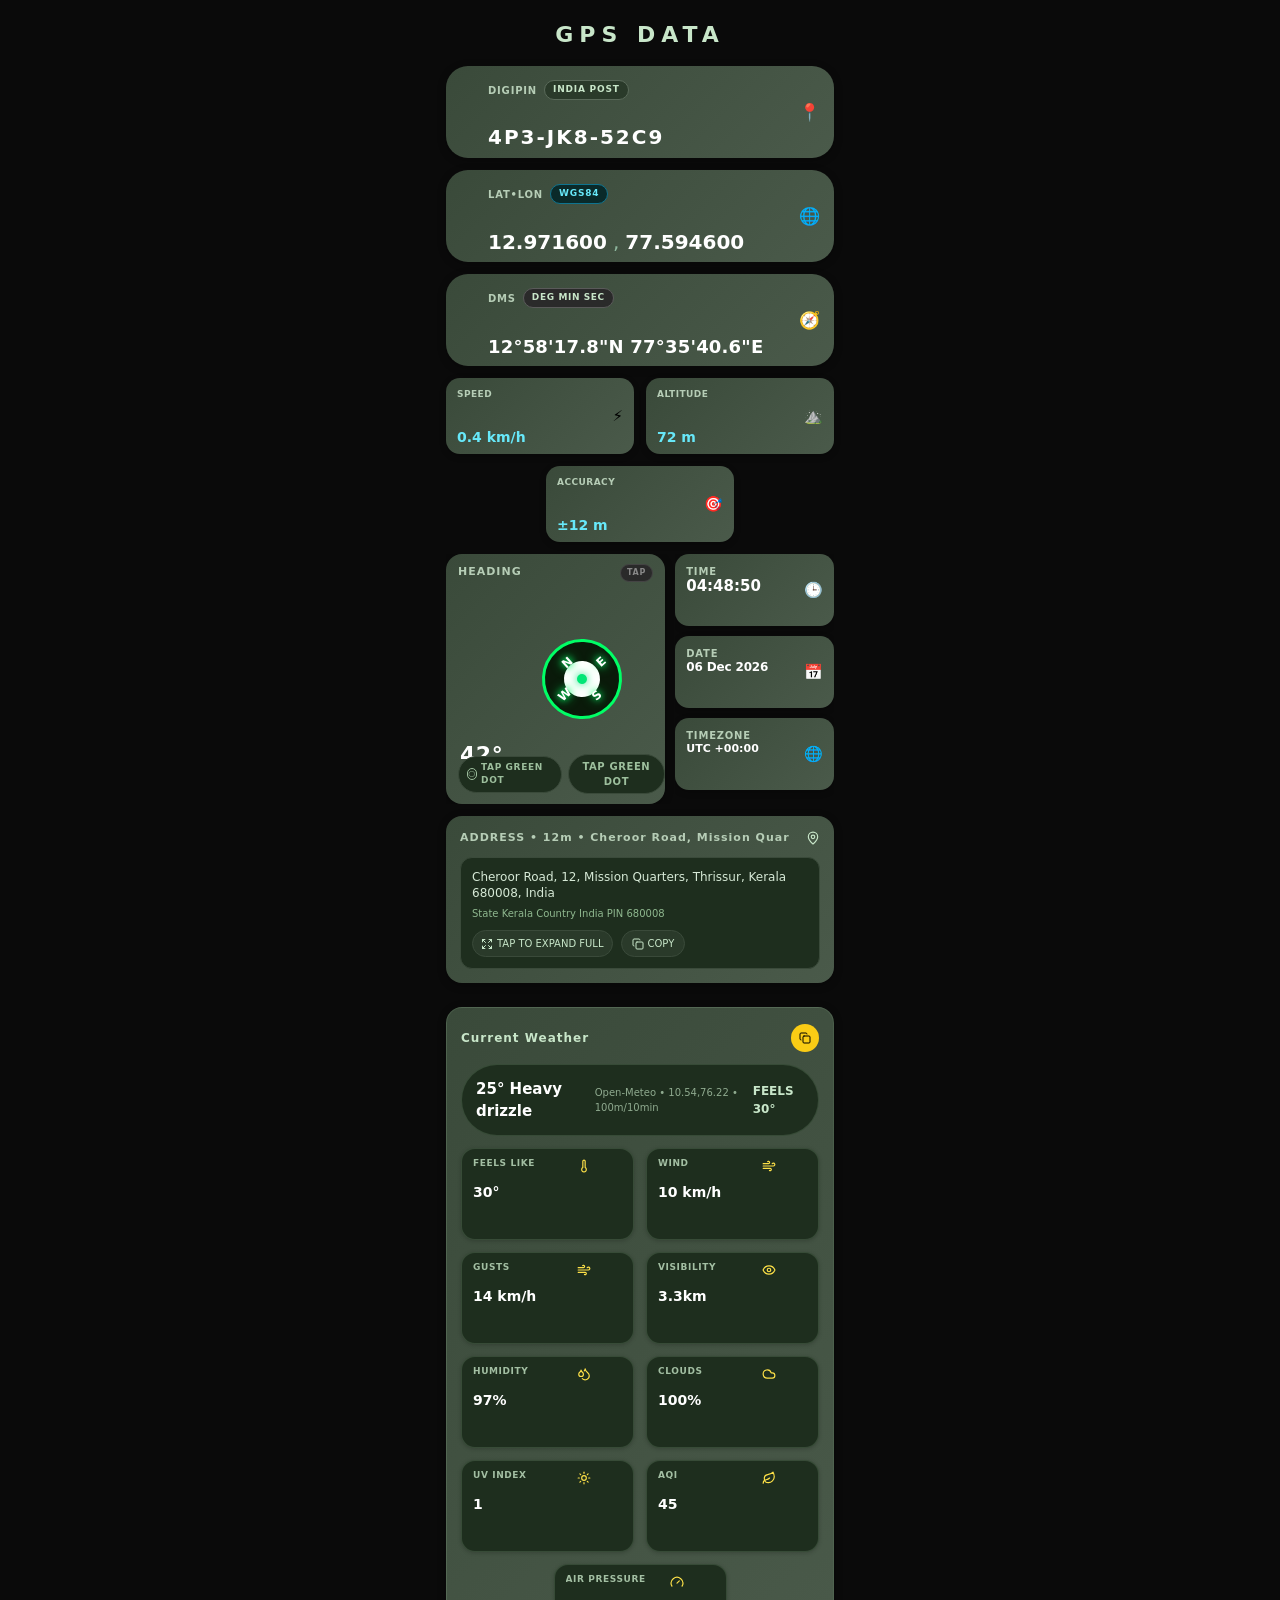
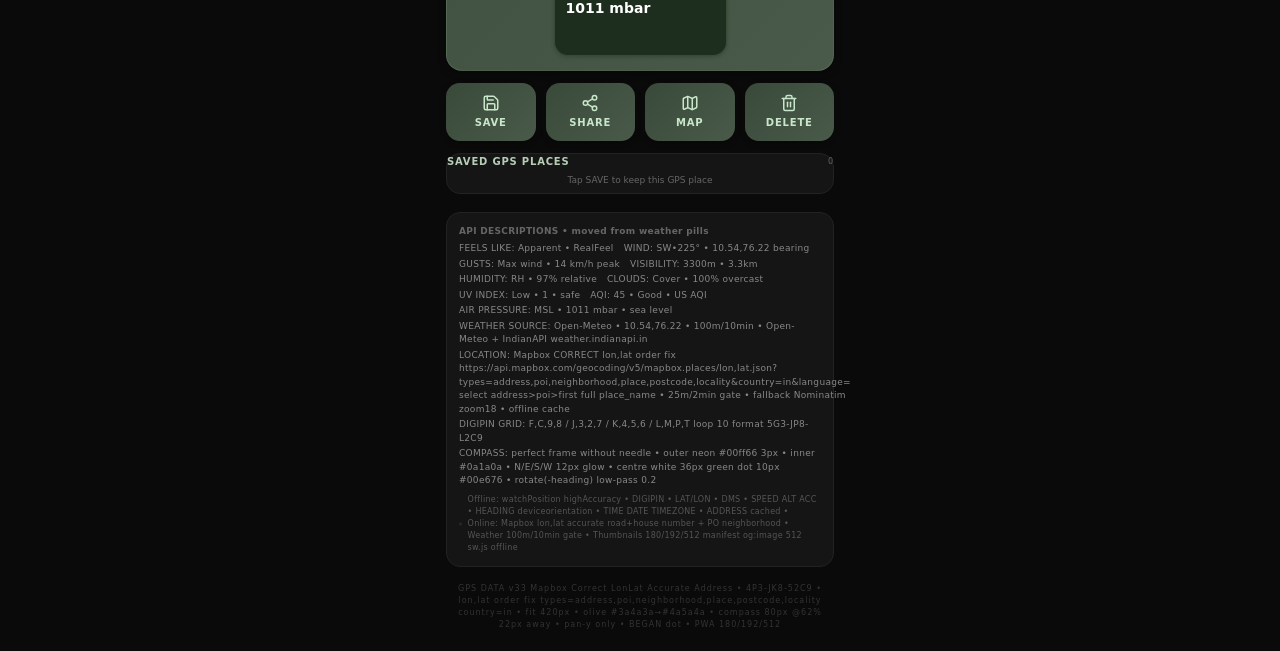
==== commit 7d729a10: "Auto-position GPS and weather icons without overlap" ====
--- a/index.html
+++ b/index.html
@@ -65,7 +65,7 @@
 Place: ${W}`;p(z),E(fe),B(Ue),m(re),ul.current={pos:{...e},time:w}}}catch{}})()},1800);return()=>clearTimeout($)},[e.lat,e.lon,S]),F.useEffect(()=>{if(typeof window<"u"&&window.location.protocol==="file:")return;let w=Date.now(),N=ds.current;if(N){let Q=fd(N.pos,e),D=w-N.time;if(Q<100&&D<600000)return}if(typeof navigator<"u"&&!navigator.onLine)return;let $=setTimeout(()=>{(async()=>{try{let D=await fetch(`https://api.open-meteo.com/v1/forecast?latitude=${e.lat}&longitude=${e.lon}&current=temperature_2m,apparent_temperature,wind_speed_10m,wind_gusts_10m,relative_humidity_2m,cloud_cover,uv_index,pressure_msl,visibility,weather_code&daily=temperature_2m_max&timezone=auto`);if(D.ok){let I=(await D.json()).current;if(I)pd((W)=>({...W,temp:Math.round(I.temperature_2m??W.temp),feels:Math.round(I.apparent_temperature??W.feels),wind:Math.round(I.wind_speed_10m??W.wind),gusts:Math.round(I.wind_gusts_10m??W.gusts),humidity:I.relative_humidity_2m??W.humidity,clouds:I.cloud_cover??W.clouds,uv:I.uv_index??W.uv,pressure:Math.round(I.pressure_msl??W.pressure),visibility:I.visibility?+(I.visibility/1000).toFixed(1):W.visibility,coords:`${e.lat.toFixed(2)},${e.lon.toFixed(2)}`,source:"Open-Meteo",gate:"100m/10min"})),ds.current={pos:{...e},time:w}}}catch{}if(P)try{let D=await fetch(`https://weather.indianapi.in/india/weather?lat=${e.lat}&lon=${e.lon}`,{headers:{"x-api-key":P}});if(D.ok){let H=await D.json()}}catch{}})()},4000);return()=>clearTimeout($)},[e.lat,e.lon,P]),F.useEffect(()=>{let w=(U)=>{let ie=document.createElement("canvas");ie.width=U,ie.height=U;let z=ie.getContext("2d");z.fillStyle="#0a0a0a",z.fillRect(0,0,U,U);let fe=U*0.18;z.fillStyle="#3a4a3a",z.beginPath();let Ue=U*0.08;z.roundRect(Ue,Ue,U-Ue*2,U-Ue*2,fe),z.fill();let re=U/2,Me=U/2,Ge=U*0.28;z.strokeStyle="#00ff66",z.lineWidth=Math.max(3,U*0.02),z.beginPath(),z.arc(re,Me,Ge,0,Math.PI*2),z.stroke(),z.fillStyle="#0a1a0a",z.beginPath(),z.arc(re,Me,Ge*0.85,0,Math.PI*2),z.fill(),z.fillStyle="#ffffff",z.shadowColor="#00ff66",z.shadowBlur=U*0.02,z.font=`bold ${Math.round(U*0.07)}px sans-serif`,z.textAlign="center",z.textBaseline="middle",z.fillText("N",re,Me-Ge*0.55),z.fillText("S",re,Me+Ge*0.55),z.fillText("E",re+Ge*0.55,Me),z.fillText("W",re-Ge*0.55,Me),z.shadowBlur=0;let at=Ge*0.38;return z.fillStyle="#ffffff",z.beginPath(),z.arc(re,Me,at,0,Math.PI*2),z.fill(),z.fillStyle="#00e676",z.beginPath(),z.arc(re,Me,at*0.28,0,Math.PI*2),z.fill(),z.fillStyle="#c8e6c9",z.font=`900 ${Math.round(U*0.06)}px sans-serif`,z.fillText("GPS",re,Ue+U*0.08),ie.toDataURL("image/png")},N=w(180),$=w(192),Q=w(512),D=(U,ie,z)=>{let fe=document.querySelector(`link[rel="${U}"][sizes="${ie}"]`);if(!fe)fe=document.createElement("link"),fe.rel=U,fe.sizes=ie,document.head.appendChild(fe);fe.href=z};D("apple-touch-icon","180x180",N),D("icon","192x192",$),D("icon","512x512",Q);let H=document.querySelector('meta[property="og:image"]');if(!H)H=document.createElement("meta"),H.setAttribute("property","og:image"),document.head.appendChild(H);H.content=Q;let W=JSON.stringify({name:"GPS Data v33 Exact Second Image Perfect Frame No Overlap",short_name:"GPS Data v33",display:"standalone",background_color:"#0a0a0a",theme_color:"#0a0a0a",icons:[{src:$,sizes:"192x192",type:"image/png"},{src:Q,sizes:"512x512",type:"image/png"}]}),Ie="data:application/json;base64,"+btoa(W),j=document.querySelector('link[rel="manifest"]');if(!j)j=document.createElement("link"),j.rel="manifest",document.head.appendChild(j);if(j.href=Ie,"serviceWorker"in navigator)navigator.serviceWorker.register("/sw.js",{scope:"/",updateViaCache:"none"}).catch(()=>{})},[]);let Yt=fm(e.lat,e.lon),wd=cm(e.lat,e.lon),ys=i.toLocaleTimeString("en-GB",{hour12:!1}),kd=i.toLocaleDateString("en-GB",{day:"2-digit",month:"short",year:"numeric"}),Sd=Intl.DateTimeFormat().resolvedOptions().timeZone||"Asia/Kolkata",Qu=-i.getTimezoneOffset(),Ed=Qu>=0?"+":"-",_d=String(Math.floor(Math.abs(Qu)/60)).padStart(2,"0"),Cd=String(Math.abs(Qu)%60).padStart(2,"0"),gs=`${Sd} ${Ed}${_d}:${Cd}`,sl=(w)=>{try{navigator.clipboard.writeText(w),y("COPIED "+w.slice(0,20)),setTimeout(()=>y(""),1800)}catch{let N=document.createElement("textarea");N.value=w,document.body.appendChild(N),N.select(),document.execCommand("copy"),N.remove(),y("COPIED"),setTimeout(()=>y(""),1800)}},Fe={background:"linear-gradient(135deg, #3a4a3a 0%, #4a5a4a 100%)"};return O("div",{className:"min-h-screen w-full bg-[#0a0a0a] flex justify-center overflow-x-hidden max-w-[100vw] box-border m-0 p-0",children:[v("style",{children:`
         html{overflow-x:hidden;width:100%;max-width:100vw;margin:0;padding:0;overscroll-behavior-x:none;}
         body{overflow-x:hidden;width:100%;max-width:100vw;margin:0;padding:0;touch-action:pan-y;-webkit-overflow-scrolling:touch;overscroll-behavior-x:none;overflow-y:auto;}
-        .gps-capsules{display:flex;gap:8px;overflow-x:auto;overflow-y:hidden;scrollbar-width:none;-webkit-overflow-scrolling:touch;padding:2px 1px 4px;touch-action:pan-x;overscroll-behavior-x:contain}.gps-capsules::-webkit-scrollbar{display:none}.gps-capsule{flex:0 0 auto;min-width:138px;max-width:190px;padding:9px 11px;border-radius:12px;border:1px solid #3a4a3a;background:linear-gradient(135deg,#1e2e1e,#2a3a2a);color:#d6e9d6;text-align:left}.gps-capsule-title{font-size:10px;font-weight:800;white-space:nowrap;overflow:hidden;text-overflow:ellipsis}.gps-capsule-sub{font-size:8px;color:#8fb88f;margin-top:3px;white-space:nowrap;overflow:hidden;text-overflow:ellipsis}.gps-delete-panel{border:1px solid #5a3a3a;background:#211515;border-radius:14px;padding:10px;margin-top:6px}.gps-delete-row{display:flex;align-items:center;justify-content:space-between;gap:8px;padding:7px 0;border-bottom:1px solid #342222}.gps-delete-row:last-child{border-bottom:0}.gps-delete-name{min-width:0;flex:1;font-size:10px;color:#d6e9d6;white-space:nowrap;overflow:hidden;text-overflow:ellipsis}.gps-delete-one{width:28px;height:28px;border-radius:9px;background:#3a2020;border:1px solid #6a3838;color:#ffb4b4;font-weight:800}.gps-search-tab{border-radius:22px!important;min-height:92px!important;height:92px!important;padding:9px 42px!important;display:flex!important;align-items:flex-start!important;position:relative!important;overflow:hidden!important}.gps-search-tab:before{position:absolute;right:14px;top:50%;transform:translateY(-50%);font-size:17px;line-height:1;z-index:2}.gps-tab-digipin:before{content:"📍"}.gps-tab-latlon:before{content:"🌐"}.gps-tab-dms:before{content:"🧭"}.gps-search-tab>div:first-child{display:flex!important;align-items:center!important;gap:7px!important;min-width:0!important;height:30px!important}.gps-search-tab>div:first-child>span:first-child{font-size:10px!important;letter-spacing:.8px!important;white-space:nowrap!important}.gps-search-tab>div:last-child{position:absolute!important;left:42px!important;right:42px!important;bottom:10px!important;margin:0!important;min-width:0!important;overflow:hidden!important;text-align:left!important}.gps-search-tab>div:last-child>div{font-size:17px!important;line-height:1.12!important;white-space:nowrap!important;overflow:hidden!important;text-overflow:ellipsis!important}.gps-tab-digipin>div:last-child>div{font-size:20px!important}.gps-tab-latlon>div:last-child>div{font-size:17px!important}.gps-tab-dms>div:last-child>div{font-size:16px!important;line-height:1.18!important;white-space:normal!important}.gps-metric-tab{position:relative!important;padding:10px 42px 9px 11px!important;min-height:76px!important;height:76px!important;overflow:hidden!important}.gps-metric-tab>span:first-child{font-size:9px!important;letter-spacing:.45px!important;white-space:nowrap!important;overflow:hidden!important;text-overflow:ellipsis!important;display:block!important}.gps-metric-tab>span:last-child{font-size:14px!important;line-height:1.05!important;white-space:nowrap!important}.gps-metric-tab:after{position:absolute;right:11px;top:50%;transform:translateY(-50%);font-size:15px;line-height:1;z-index:2}.gps-metric-tab:nth-child(1):after{content:"⚡"}.gps-metric-tab:nth-child(2):after{content:"⛰️"}.gps-metric-tab:nth-child(3):after{content:"🎯"}.gps-time-tab,.gps-date-tab,.gps-zone-tab{position:relative!important;padding:10px 38px 10px 11px!important;min-height:72px!important;height:72px!important;overflow:hidden!important}.gps-time-tab:after{content:"🕒";position:absolute;right:10px;top:50%;transform:translateY(-50%);font-size:15px}.gps-date-tab:after{content:"📅";position:absolute;right:10px;top:50%;transform:translateY(-50%);font-size:15px}.gps-zone-tab:after{content:"🌐";position:absolute;right:10px;top:50%;transform:translateY(-50%);font-size:15px}.gps-time-tab>span,.gps-date-tab>span,.gps-zone-tab>span{display:block!important;max-width:100%!important;min-width:0!important;overflow:hidden!important;text-overflow:ellipsis!important;white-space:nowrap!important}.weather-section{background:linear-gradient(135deg,#3a4a3a 0%,#4a5a4a 100%)!important;border:1px solid rgba(120,150,120,.25)!important}.weather-header{display:flex!important;align-items:center!important;justify-content:space-between!important;min-height:32px!important;margin-bottom:10px!important}.weather-header-title{font-size:12px!important;letter-spacing:1px!important;color:#c8e6c9!important;font-weight:700!important}.weather-copy{width:28px!important;height:28px!important;flex:0 0 28px!important}.weather-main-pill{background:#1e2e1e!important;border:1px solid rgba(120,150,120,.28)!important;min-height:72px!important}.weather-tab{background:#1e2e1e!important;border:1px solid rgba(120,150,120,.28)!important;min-height:92px!important;height:92px!important;position:relative!important;overflow:hidden!important;padding:10px 42px 9px 11px!important}.weather-tab:before{content:none!important}.weather-tab .text-yellow-300{position:absolute!important;right:11px!important;top:50%!important;transform:translateY(-50%)!important;z-index:2!important;display:flex!important}.weather-tab>div:first-child{display:block!important;position:static!important;min-height:0!important;padding:0!important;margin:0!important}.weather-tab>div:first-child>span:first-child{position:absolute!important;left:11px!important;top:10px!important;right:38px!important;font-size:9px!important;line-height:1.05!important;white-space:nowrap!important;overflow:hidden!important;text-overflow:ellipsis!important}.weather-tab>div:last-child{position:absolute!important;left:11px!important;right:38px!important;bottom:12px!important;margin:0!important;overflow:hidden!important}.weather-tab .text-white{font-size:14px!important;line-height:1.05!important;white-space:nowrap!important;overflow:hidden!important;text-overflow:ellipsis!important}.gps-full-date{font-size:13px!important;white-space:nowrap!important;overflow:visible!important;text-overflow:clip!important;display:block!important;letter-spacing:-.15px!important}.weather-tab{box-sizing:border-box!important}
+        .gps-capsules{display:flex;gap:8px;overflow-x:auto;overflow-y:hidden;scrollbar-width:none;-webkit-overflow-scrolling:touch;padding:2px 1px 4px;touch-action:pan-x;overscroll-behavior-x:contain}.gps-capsules::-webkit-scrollbar{display:none}.gps-capsule{flex:0 0 auto;min-width:138px;max-width:190px;padding:9px 11px;border-radius:12px;border:1px solid #3a4a3a;background:linear-gradient(135deg,#1e2e1e,#2a3a2a);color:#d6e9d6;text-align:left}.gps-capsule-title{font-size:10px;font-weight:800;white-space:nowrap;overflow:hidden;text-overflow:ellipsis}.gps-capsule-sub{font-size:8px;color:#8fb88f;margin-top:3px;white-space:nowrap;overflow:hidden;text-overflow:ellipsis}.gps-delete-panel{border:1px solid #5a3a3a;background:#211515;border-radius:14px;padding:10px;margin-top:6px}.gps-delete-row{display:flex;align-items:center;justify-content:space-between;gap:8px;padding:7px 0;border-bottom:1px solid #342222}.gps-delete-row:last-child{border-bottom:0}.gps-delete-name{min-width:0;flex:1;font-size:10px;color:#d6e9d6;white-space:nowrap;overflow:hidden;text-overflow:ellipsis}.gps-delete-one{width:28px;height:28px;border-radius:9px;background:#3a2020;border:1px solid #6a3838;color:#ffb4b4;font-weight:800}.gps-search-tab{border-radius:22px!important;min-height:92px!important;height:92px!important;padding:9px 42px!important;display:flex!important;align-items:flex-start!important;position:relative!important;overflow:hidden!important}.gps-search-tab:before{position:absolute;right:14px;top:50%;transform:translateY(-50%);font-size:17px;line-height:1;z-index:2}.gps-tab-digipin:before{content:"📍"}.gps-tab-latlon:before{content:"🌐"}.gps-tab-dms:before{content:"🧭"}.gps-search-tab>div:first-child{display:flex!important;align-items:center!important;gap:7px!important;min-width:0!important;height:30px!important}.gps-search-tab>div:first-child>span:first-child{font-size:10px!important;letter-spacing:.8px!important;white-space:nowrap!important}.gps-search-tab>div:last-child{position:absolute!important;left:42px!important;right:42px!important;bottom:10px!important;margin:0!important;min-width:0!important;overflow:hidden!important;text-align:left!important}.gps-search-tab>div:last-child>div{font-size:17px!important;line-height:1.12!important;white-space:nowrap!important;overflow:hidden!important;text-overflow:ellipsis!important}.gps-tab-digipin>div:last-child>div{font-size:20px!important}.gps-tab-latlon>div:last-child>div{font-size:17px!important}.gps-tab-dms>div:last-child>div{font-size:16px!important;line-height:1.18!important;white-space:normal!important}.gps-metric-tab{position:relative!important;padding:10px 11px 9px 11px!important;min-height:76px!important;height:76px!important;overflow:hidden!important;display:grid!important;grid-template-columns:minmax(0,1fr) auto!important;grid-template-rows:auto 1fr!important;column-gap:8px!important;align-items:start!important}.gps-metric-tab>span:first-child{grid-column:1!important;grid-row:1!important;font-size:9px!important;letter-spacing:.45px!important;white-space:nowrap!important;overflow:hidden!important;text-overflow:ellipsis!important;display:block!important;min-width:0!important}.gps-metric-tab>span:last-child{grid-column:1!important;grid-row:2!important;align-self:end!important;font-size:14px!important;line-height:1.05!important;white-space:nowrap!important;min-width:0!important}.gps-metric-tab:after{position:static!important;grid-column:2!important;grid-row:1 / span 2!important;align-self:center!important;justify-self:end!important;transform:none!important;font-size:15px!important;line-height:1!important;z-index:2!important;pointer-events:none!important}.gps-metric-tab:nth-child(1):after{content:"⚡"}.gps-metric-tab:nth-child(2):after{content:"⛰️"}.gps-metric-tab:nth-child(3):after{content:"🎯"}.gps-time-tab,.gps-date-tab,.gps-zone-tab{position:relative!important;padding:10px 11px!important;min-height:72px!important;height:72px!important;overflow:hidden!important;display:grid!important;grid-template-columns:minmax(0,1fr) auto!important;grid-template-rows:auto 1fr!important;column-gap:8px!important;align-items:start!important}.gps-time-tab:after,.gps-date-tab:after,.gps-zone-tab:after{position:static!important;grid-column:2!important;grid-row:1 / span 2!important;align-self:center!important;justify-self:end!important;transform:none!important;font-size:15px!important;line-height:1!important;pointer-events:none!important}.gps-time-tab:after{content:"🕒"}.gps-date-tab:after{content:"📅"}.gps-zone-tab:after{content:"🌐"}.gps-time-tab>span,.gps-date-tab>span,.gps-zone-tab>span{display:block!important;max-width:none!important;min-width:0!important;overflow:hidden!important;text-overflow:ellipsis!important;white-space:nowrap!important}.gps-date-tab>span:last-child{overflow:visible!important;text-overflow:clip!important;white-space:nowrap!important;font-size:12px!important;letter-spacing:-.15px!important}.weather-section{background:linear-gradient(135deg,#3a4a3a 0%,#4a5a4a 100%)!important;border:1px solid rgba(120,150,120,.25)!important}.weather-header{display:flex!important;align-items:center!important;justify-content:space-between!important;min-height:32px!important;margin-bottom:10px!important}.weather-header-title{font-size:12px!important;letter-spacing:1px!important;color:#c8e6c9!important;font-weight:700!important}.weather-copy{width:28px!important;height:28px!important;flex:0 0 28px!important}.weather-main-pill{background:#1e2e1e!important;border:1px solid rgba(120,150,120,.28)!important;min-height:72px!important}.weather-tab{background:#1e2e1e!important;border:1px solid rgba(120,150,120,.28)!important;min-height:92px!important;height:92px!important;position:relative!important;overflow:hidden!important;padding:10px 42px 9px 11px!important}.weather-tab:before{content:none!important}.weather-tab .text-yellow-300{position:static!important;right:auto!important;top:auto!important;transform:none!important;z-index:2!important;display:flex!important;flex:0 0 auto!important;align-self:flex-start!important}.weather-tab>div:first-child{display:flex!important;position:static!important;min-height:0!important;padding:0!important;margin:0!important;align-items:flex-start!important;justify-content:space-between!important;gap:8px!important}.weather-tab>div:first-child>span:first-child{position:static!important;left:auto!important;top:auto!important;right:auto!important;font-size:9px!important;line-height:1.05!important;white-space:nowrap!important;overflow:hidden!important;text-overflow:ellipsis!important;flex:1 1 auto!important;min-width:0!important}.weather-tab>div:last-child{position:static!important;left:auto!important;right:auto!important;bottom:auto!important;margin-top:12px!important;overflow:hidden!important;min-width:0!important}.weather-tab .text-white{font-size:14px!important;line-height:1.05!important;white-space:nowrap!important;overflow:hidden!important;text-overflow:ellipsis!important}.gps-full-date{font-size:13px!important;white-space:nowrap!important;overflow:visible!important;text-overflow:clip!important;display:block!important;letter-spacing:-.15px!important}.weather-tab{box-sizing:border-box!important}
 
 /* Two-column stacking for the three main GPS search cards */
 .gps-search-grid{display:grid!important;grid-template-columns:1fr 1fr!important;gap:12px!important}
@@ -121,4 +121,5 @@
   <script>(function(){function m(a){var h=a.getAttribute("href");if(!h)return;try{var u=new URL(h,document.baseURI);if((u.protocol==="http:"||u.protocol==="https:")&&u.host!==location.host){a.target="_blank";a.rel="noopener noreferrer";}}catch(e){}}function s(){document.querySelectorAll("a[href]").forEach(m);}if(document.readyState!=="loading"){s();}else{document.addEventListener("DOMContentLoaded",s);}document.addEventListener("click",function(e){var a=e.target&&e.target.closest&&e.target.closest("a[href]");if(a){m(a);}},true);})();</script>
   
 <script>(function(){var loc=location.href.replace(/#.*$/,"");var ATTR_NAMES=["data-product-id","data-productid","data-product_id","product-id","productid","product_id","data-source-entity-id","source-entity-id","source_entity_id","data-product","data-metadata","data-meta"];var DATASET_KEYS=["productId","productid","product_id","sourceEntityId","sourceentityid","source_entity_id","product","metadata","meta"];function readProductId(value){if(typeof value!=="string"||value.length===0)return null;if(/^[0-9]{6,}$/.test(value))return value;var match=value.match(/(?:product(?:_|-)?id|source(?:_|-)?entity(?:_|-)?id)["'=:\s]+([0-9]{6,})/i);return match?match[1]:null}function extractProductId(start){for(var node=start;node&&node!==document.body;node=node.parentElement){for(var i=0;i<ATTR_NAMES.length;i++){var attrValue=node.getAttribute&&node.getAttribute(ATTR_NAMES[i]);var attrProductId=readProductId(attrValue);if(attrProductId)return attrProductId}var dataset=node.dataset||null;if(dataset){for(var j=0;j<DATASET_KEYS.length;j++){var dataValue=dataset[DATASET_KEYS[j]];var dataProductId=readProductId(dataValue);if(dataProductId)return dataProductId}}}return null}function isInlineMediaSlotElement(node){return !!(node&&node.getAttribute&&node.getAttribute("data-clippy-inline-media-slot")!==null)}function findInlineMediaSlot(start){for(var node=start;node&&node!==document.body;node=node.parentElement){if(isInlineMediaSlotElement(node))return node}return null}function readInlineMediaUrl(node){if(!node)return null;return node.getAttribute&&((node.getAttribute("data-clippy-inline-media-url")||node.getAttribute("data-url")||node.getAttribute("data_url")))||node.href||null}function stripHash(url){return String(url).replace(/#.*$/,"")}function urlsMatch(a,b){if(!a||!b)return false;try{return stripHash(new URL(a,loc).href)===stripHash(new URL(b,loc).href)}catch(_){return stripHash(a)===stripHash(b)}}function isFirstPartyReelUrl(value){try{var url=new URL(value,loc);if(url.protocol!=="https:")return false;var host=url.hostname.toLowerCase();var supported=host==="instagram.com"||host.endsWith(".instagram.com")||host==="facebook.com"||host.endsWith(".facebook.com");return supported&&/\/reels?\//i.test(url.pathname)}catch(_){return false}}function isInlineMediaUrlClick(node,href){var slot=findInlineMediaSlot(node);if(!slot)return false;var slotUrl=readInlineMediaUrl(slot);if(slotUrl)return urlsMatch(href,slotUrl);return isFirstPartyReelUrl(href)}function findDataHref(start){for(var node=start;node&&node!==document.body;node=node.parentElement){if(node.getAttribute){var href=node.getAttribute("data-href")||node.getAttribute("data-url");if(href)return{href:href,node:node}}}return null}var nativeOpen=window.open;window.open=function(url){if(parent!==window&&typeof url==="string"&&/^https?:\/\//.test(url)){parent.postMessage({type:"ecto:usercontent-link-click",href:url},"*");return null}return nativeOpen?nativeOpen.apply(window,arguments):null};document.addEventListener("click",function(e){var target=e.target instanceof Element?e.target:null;if(!target)return;if(parent===window)return;var a=target.closest?target.closest("a[href]"):null;if(a&&a.href&&/^https?:\/\//.test(a.href)&&a.href.replace(/#.*$/,"")!==loc){if(isInlineMediaUrlClick(a,a.href))return;var productId=extractProductId(target)||extractProductId(a);if(productId){e.preventDefault();parent.postMessage({type:"ecto-artifact-link-click",productId:productId},"*");return}e.preventDefault();parent.postMessage({type:"ecto:usercontent-link-click",href:a.href},"*");return}var dataHref=findDataHref(target);if(dataHref&&/^https?:\/\//.test(dataHref.href)&&dataHref.href.replace(/#.*$/,"")!==loc){if(isInlineMediaUrlClick(dataHref.node,dataHref.href))return;e.preventDefault();parent.postMessage({type:"ecto:usercontent-link-click",href:dataHref.href},"*")}},true)})();</script><script>(function(){var FOCUS_TYPE="ecto:artifact-focus-request";var CLOSE_TYPE="ecto:artifact-close-request";function focusArtifactDocument(){var body=document.body;if(!body)return;try{window.focus();}catch(e){}if(!body.hasAttribute("tabindex"))body.setAttribute("tabindex","-1");try{body.focus({preventScroll:true});}catch(e){try{body.focus();}catch(e2){}}}window.addEventListener("message",function(event){if(event.source!==window.parent)return;var data=event.data;if(!data||typeof data!=="object"||data.type!==FOCUS_TYPE)return;if(document.readyState==="loading"){document.addEventListener("DOMContentLoaded",focusArtifactDocument,{once:true});return;}focusArtifactDocument();});window.addEventListener("keydown",function(event){if(event.key!=="Escape")return;window.setTimeout(function(){if(event.defaultPrevented)return;window.parent.postMessage({type:CLOSE_TYPE},"*");},0);});})();</script></body>
-</html>+</html>
+<style>.gps-date-tab .gps-full-date{overflow:visible!important;text-overflow:clip!important;white-space:nowrap!important;font-size:12px!important;letter-spacing:-.2px!important}</style>
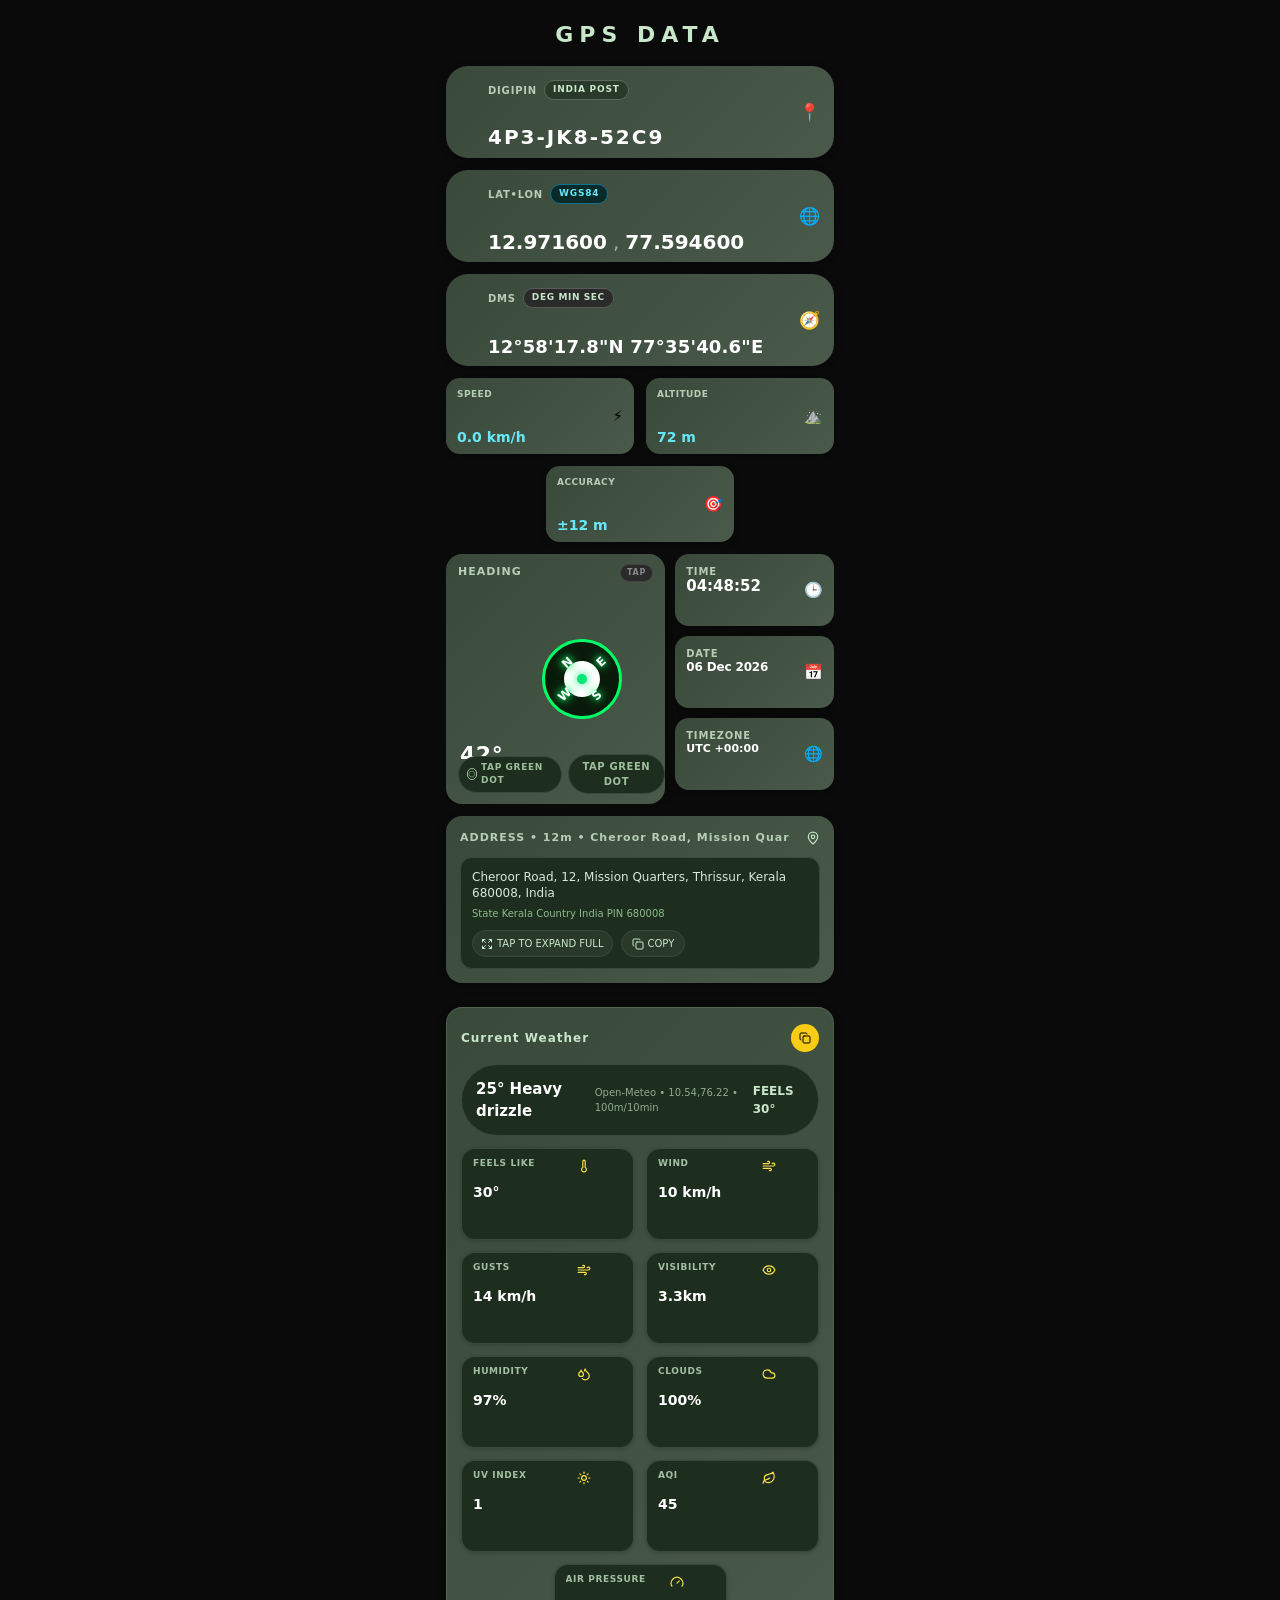
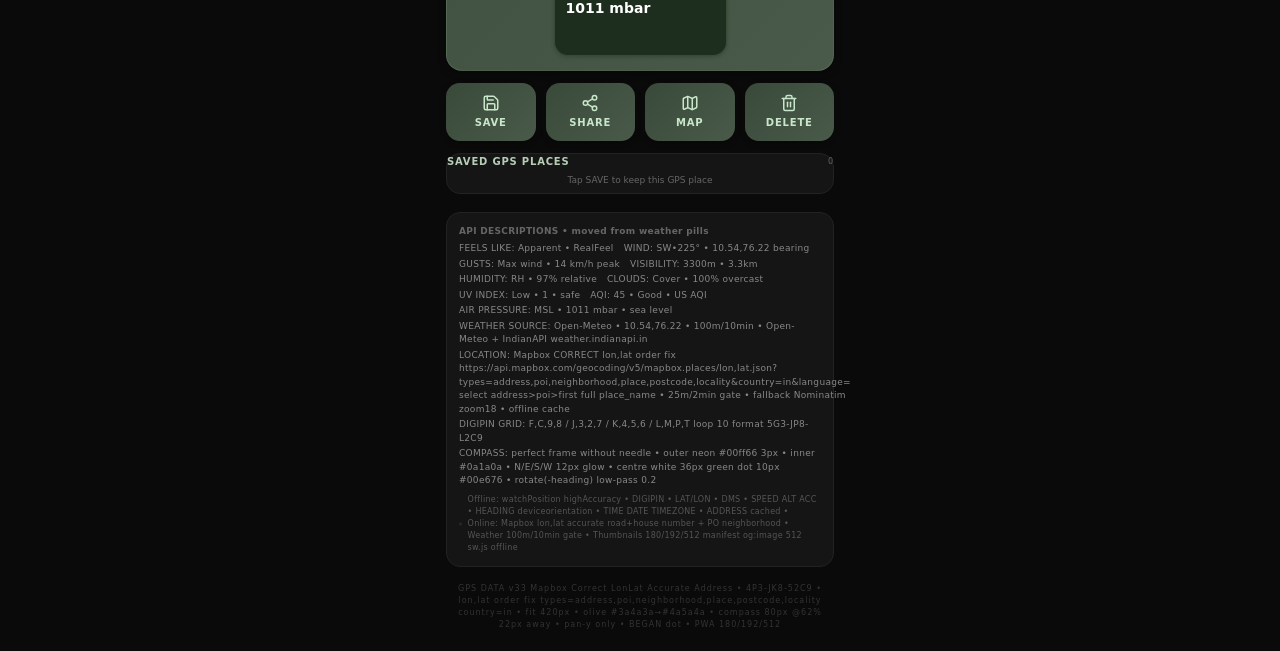
==== commit c9f03c9c: "Show zero speed below movement threshold" ====
--- a/index.html
+++ b/index.html
@@ -116,7 +116,7 @@
         .gps-delete-row:last-child{border-bottom:0}
         .gps-delete-name{min-width:0;flex:1;font-size:10px;color:#d6e9d6;white-space:nowrap;overflow:hidden;text-overflow:ellipsis}
         .gps-delete-one{width:28px;height:28px;border-radius:9px;background:#3a2020;border:1px solid #6a3838;color:#ffb4b4;font-weight:800}
-      `}),O("div",{className:"w-full max-w-[420px] px-[16px] py-[16px] flex flex-col gap-[12px] overflow-x-hidden box-border max-w-[100vw] sm:max-w-[420px] mx-auto",children:[O("div",{className:"w-full text-center py-[8px]",children:[v("h1",{className:"text-[#c8e6c9] font-black text-[22px] tracking-[6px] leading-none",children:"GPS DATA"}),d&&v("div",{className:"mt-[6px] text-[11px] font-bold tracking-[1px] text-[#00ff66] bg-[#0a1a0a] border border-[#00ff66] rounded-full px-[10px] py-[3px] inline-block",children:d})]}),O("div",{className:"gps-search-tab gps-tab-digipin rounded-[16px] p-[14px] relative overflow-hidden shadow-[0_2px_8px_rgba(0,0,0,0.3)]",style:Fe,children:[O("div",{className:"flex justify-between items-center",children:[v("span",{className:"text-[11px] tracking-[1px] text-[#b6cdb6] font-semibold",children:"DIGIPIN"}),v("span",{className:"text-[9px] px-[8px] py-[2px] rounded-full bg-[#2a3a2a] border border-[#5a6a5a] text-[#c8e6c9] font-bold tracking-[0.8px]",children:"INDIA POST"})]}),v("div",{className:"mt-[8px] text-center",children:v("div",{className:"text-white font-bold text-[24px] tracking-[2px] leading-none",children:Yt})})]}),O("div",{className:"gps-search-tab gps-tab-latlon rounded-[16px] p-[14px] relative shadow-[0_2px_8px_rgba(0,0,0,0.3)]",style:Fe,children:[O("div",{className:"flex justify-between items-center",children:[v("span",{className:"text-[11px] tracking-[1px] text-[#b6cdb6] font-semibold",children:"LAT•LON"}),v("span",{className:"text-[9px] px-[8px] py-[2px] rounded-full bg-[#0a2a2a] border border-cyan-700 text-cyan-300 font-bold tracking-[0.8px]",children:"WGS84"})]}),O("div",{className:"mt-[6px] flex gap-[6px] text-white font-bold text-[20px] leading-none",children:[v("span",{children:e.lat.toFixed(6)}),v("span",{className:"text-[#8fb89f] font-normal",children:","}),v("span",{children:e.lon.toFixed(6)})]})]}),O("div",{className:"gps-search-tab gps-tab-dms rounded-[16px] p-[14px] shadow-[0_2px_8px_rgba(0,0,0,0.3)]",style:Fe,children:[O("div",{className:"flex justify-between items-center",children:[v("span",{className:"text-[11px] tracking-[1px] text-[#b6cdb6] font-semibold",children:"DMS"}),v("span",{className:"text-[9px] px-[8px] py-[2px] rounded-full bg-[#2a2a2a] border border-[#5a5a5a] text-[#c8e6c9] font-bold tracking-[0.6px]",children:"DEG MIN SEC"})]}),v("div",{className:"mt-[6px] text-white font-bold text-[18px] leading-none tracking-[0.2px]",children:wd})]}),v("div",{className:"gps-metric-grid",children:[{label:"SPEED",value:e.speed!=null?`${(Number.isFinite(e.speed)?Math.max(0,e.speed):0).toFixed(1)} km/h`:"0.0 km/h"},{label:"ALTITUDE",value:e.alt!=null?`${Math.round(e.alt)} m`:"72 m"},{label:"ACCURACY",value:`±${Math.round(e.acc)} m`}].map((w)=>O("div",{className:"gps-metric-tab rounded-[14px] h-[58px] p-[11px] flex flex-col justify-between shadow-[0_2px_6px_rgba(0,0,0,0.25)]",style:Fe,children:[v("span",{className:"text-[10px] tracking-[0.8px] text-[#b6cdb6] font-semibold",children:w.label}),v("span",{className:"text-[14px] font-bold text-cyan-300 leading-none",children:w.value})]},w.label))}),O("div",{className:"flex gap-[10px] w-full max-w-full overflow-hidden box-border",children:[O("div",{id:"heading-card",onClick:il,className:"gps-heading-tab flex-[58] min-w-0 max-w-[58%] rounded-[16px] relative overflow-hidden min-h-[176px] shadow-[0_2px_8px_rgba(0,0,0,0.3)] box-border cursor-pointer",style:Fe,children:[v("span",{className:"absolute top-[10px] left-[12px] text-[11px] tracking-[1px] text-[#b6cdb6] font-semibold pointer-events-none",children:"HEADING"}),v("span",{id:"compass-status",className:"absolute top-[10px] right-[12px] text-[8px] font-bold tracking-[0.8px] px-[6px] py-[2px] rounded-full border pointer-events-none",style:{background:_n?"#0a2a0a":"#2a2a2a",borderColor:_n?"#00ff66":"#444",color:_n?"#00ff66":"#888"},children:_n?"LIVE":"TAP"}),v("div",{className:"absolute left-[14px] bottom-[38px] z-[10] pointer-events-none",children:O("div",{className:"text-white font-bold text-[22px] leading-none tracking-[0.5px]",children:[Math.round(l),"°"]})}),O("div",{className:"absolute bottom-[10px] left-[12px] z-[10] flex items-center gap-[6px]",children:[O("div",{id:"tap-green-dot-hint",className:"flex items-center gap-[4px] text-[9px] tracking-[0.6px] font-semibold px-[8px] py-[4px] rounded-full border",style:{pointerEvents:"none",background:"#1e2e1e",borderColor:"#3a4a3a",color:"#9dbf9d"},children:[v("span",{className:"w-[12px] h-[12px] rounded-full border flex items-center justify-center text-[8px]",style:{borderColor:"#9dbf9d"},children:"○"}),v("span",{children:"TAP GREEN DOT"})]}),v("button",{id:"compass-request-btn",onClick:il,className:"flex items-center gap-[4px] text-[10px] tracking-[0.6px] font-semibold px-[8px] py-[4px] rounded-full border",style:{pointerEvents:"auto",background:_n?"#0a2a0a":"#1e2e1e",borderColor:_n?"#00ff66":"#3a4a3a",color:_n?"#00ff66":"#9dbf9d",display:_n?"none":"flex"},children:hs}),v("button",{id:"compass-btn",onClick:il,className:"hidden",style:{display:"none"},"aria-hidden":"true",children:hs})]}),v("div",{className:"absolute w-[80px] h-[80px] rounded-full pointer-events-none",style:{left:"62%",top:"50%",transform:`translate(-50%, -50%) rotate(${-l}deg)`,transition:"transform 0.25s linear",pointerEvents:"none",zIndex:1},children:O("div",{className:"w-full h-full rounded-full bg-[#0a1a0a] border-[3px] border-[#00ff66] relative flex items-center justify-center",style:{borderColor:"#00ff66",background:"#0a1a0a"},children:[v("span",{className:"absolute top-[6px] left-1/2 -translate-x-1/2 text-white font-bold text-[12px] glow-n",children:"N"}),v("span",{className:"absolute bottom-[6px] left-1/2 -translate-x-1/2 text-white font-bold text-[12px] glow-n",children:"S"}),v("span",{className:"absolute left-[7px] top-1/2 -translate-y-1/2 text-white font-bold text-[12px] glow-n",children:"W"}),v("span",{className:"absolute right-[7px] top-1/2 -translate-y-1/2 text-white font-bold text-[12px] glow-n",children:"E"}),v("div",{className:"w-[36px] h-[36px] rounded-full bg-white flex items-center justify-center",style:{pointerEvents:"auto"},children:v("div",{id:"green-dot",className:"w-[10px] h-[10px] rounded-full bg-[#00e676] shadow-[0_0_8px_#00e676]",style:{pointerEvents:"auto",zIndex:10}})})]})})]}),O("div",{className:"flex-[42] min-w-0 max-w-[42%] flex flex-col gap-[10px] box-border overflow-hidden",children:[O("div",{className:"gps-time-tab rounded-[14px] h-[54px] p-[11px] flex flex-col justify-between shadow-[0_2px_6px_rgba(0,0,0,0.25)] w-full max-w-full box-border overflow-hidden",style:Fe,children:[v("span",{className:"text-[10px] tracking-[0.8px] text-[#b6cdb6] font-semibold",children:"TIME"}),v("span",{className:"text-[15px] font-bold text-white leading-none",children:ys})]}),O("div",{className:"gps-date-tab rounded-[14px] h-[54px] p-[11px] flex flex-col justify-between shadow-[0_2px_6px_rgba(0,0,0,0.25)] w-full max-w-full box-border overflow-visible",style:Fe,children:[v("span",{className:"text-[10px] tracking-[0.8px] text-[#b6cdb6] font-semibold",children:"DATE"}),v("span",{className:"gps-full-date text-[13px] font-bold text-white leading-none whitespace-nowrap",children:kd})]}),O("div",{className:"gps-zone-tab rounded-[14px] h-[54px] p-[11px] flex flex-col justify-between shadow-[0_2px_6px_rgba(0,0,0,0.25)] w-full max-w-full box-border overflow-hidden",style:Fe,children:[v("span",{className:"text-[10px] tracking-[0.8px] text-[#b6cdb6] font-semibold",children:"TIMEZONE"}),v("span",{className:"text-[11px] font-bold text-white leading-[1.1] truncate w-full max-w-full overflow-hidden block",title:gs,children:gs})]})]})]}),O("div",{className:"rounded-[16px] p-[14px] shadow-[0_2px_8px_rgba(0,0,0,0.3)]",style:Fe,children:[O("div",{className:"flex justify-between items-center",children:[O("span",{className:"text-[11px] tracking-[1px] text-[#b6cdb6] font-semibold",title:k,children:["ADDRESS • ",Math.round(e.acc),"m • ",(k||f.split(",").slice(0,2).join(", ")).slice(0,26)]}),v("span",{className:"text-[#c8e6c9]",children:v(qr,{size:14})})]}),O("div",{className:"mt-[10px] rounded-[12px] bg-[#1e2e1e] border border-[#3a4a3a] p-[11px]",children:[v("div",{className:"text-[12px] leading-[1.4] text-[#d6e9d6] whitespace-pre-wrap break-words",children:c?h:f}),v("div",{className:"mt-[6px] text-[10px] text-[#8fb88f] leading-[1.2] break-words",children:_}),O("div",{className:"mt-[10px] flex gap-[8px]",children:[O("button",{onClick:()=>a(!c),className:"flex items-center gap-[4px] text-[10px] px-[8px] py-[4px] rounded-full bg-[#2a3a2a] text-[#c8e6c9] border border-[#3a4a3a]",children:[v(Gr,{size:12}),c?"COLLAPSE":"TAP TO EXPAND FULL"]}),O("button",{onClick:()=>sl(c?h:f),className:"flex items-center gap-[4px] text-[10px] px-[10px] py-[5px] rounded-full bg-[#2a3a2a] text-[#c8e6c9] border border-[#3a4a3a] hover:bg-[#3a4a3a]",children:[v(At,{size:12}),d.startsWith("COPIED")?"COPIED":"COPY"]})]})]})]}),O("div",{className:"flex flex-col gap-[10px] w-full max-w-full overflow-hidden box-border",children:[O("div",{className:"rounded-[16px] p-[12px] shadow-[0_2px_6px_rgba(0,0,0,0.25)] w-full max-w-full box-border overflow-hidden",style:{...Fe,display:"none",alignItems:"center",gap:"8px",width:"100%"},children:[O("div",{className:"flex items-center gap-[5px] whitespace-nowrap flex-shrink-0",children:[v("span",{className:"text-[10px] text-[#b6cdb6] font-semibold",children:"Location API Key"}),v("span",{title:Oe==="ok"?"Mapbox service began ✓":Oe==="fail"?"Mapbox service fail":Oe==="checking"?"Checking Mapbox...":"Idle",className:"inline-block w-[8px] h-[8px] rounded-full border",style:{background:Oe==="ok"?"#22c55e":Oe==="fail"?"#ef4444":Oe==="checking"?"#eab308":"#555",borderColor:Oe==="ok"?"#16a34a":Oe==="fail"?"#991b1b":"#444",boxShadow:Oe==="ok"?"0 0 6px #22c55e":Oe==="fail"?"0 0 6px #ef4444":"none"}}),Oe==="ok"&&v("span",{className:"text-[8px] font-bold text-[#22c55e] tracking-[0.5px]",children:"BEGAN"}),Oe==="fail"&&v("span",{className:"text-[8px] font-bold text-[#ef4444] tracking-[0.5px]",children:"FAIL"}),Oe==="checking"&&v("span",{className:"text-[8px] font-bold text-[#eab308] tracking-[0.5px]",children:"..."})]}),v("input",{id:"mapbox-key","data-testid":"mapbox-key",value:S,onChange:(w)=>{if(!we)T(w.target.value)},placeholder:"pk....",readOnly:we,className:"rounded-[10px] px-[8px] py-[4px] text-[11px] outline-none overflow-hidden text-ellipsis border",style:{flex:1,minWidth:0,width:0,overflow:"hidden",textOverflow:"ellipsis",background:we?"#333":"#1e2e1e",color:we?"#888":"white",borderColor:we?"#555":"#3a4a3a",cursor:we?"not-allowed":"text"}}),v("button",{id:"mapbox-save",type:"button",onClick:md,disabled:we,className:"rounded-[10px] text-[11px] font-bold flex items-center justify-center border",style:{flexShrink:0,width:"72px",minWidth:"72px",height:"36px",background:we?"#555":"#22c55e",color:we?"#888":"white",opacity:we?0.5:1,cursor:we?"not-allowed":"pointer",borderColor:we?"#444":"#22c55e"},children:we?"Saved ✓":ne?"Saved ✓":"Save"}),we&&v("button",{type:"button",onClick:vd,className:"w-[28px] h-[28px] rounded-full bg-[#2a2a2a] border border-[#444] flex items-center justify-center text-[#888] hover:text-white hover:bg-[#3a3a3a]",title:"Edit key",children:v(xt,{size:12})})]}),O("div",{className:"rounded-[16px] p-[12px] shadow-[0_2px_6px_rgba(0,0,0,0.25)] w-full max-w-full box-border overflow-hidden",style:{...Fe,display:"none",alignItems:"center",gap:"8px",width:"100%"},children:[O("div",{className:"flex items-center gap-[5px] whitespace-nowrap flex-shrink-0",children:[v("span",{className:"text-[10px] text-[#b6cdb6] font-semibold",children:"Weather API Key"}),v("span",{title:De==="ok"?"IndianAPI service began ✓":De==="fail"?"IndianAPI service fail":De==="checking"?"Checking...":"Idle",className:"inline-block w-[8px] h-[8px] rounded-full border",style:{background:De==="ok"?"#22c55e":De==="fail"?"#ef4444":De==="checking"?"#eab308":"#555",borderColor:De==="ok"?"#16a34a":De==="fail"?"#991b1b":"#444",boxShadow:De==="ok"?"0 0 6px #22c55e":De==="fail"?"0 0 6px #ef4444":"none"}}),De==="ok"&&v("span",{className:"text-[8px] font-bold text-[#22c55e] tracking-[0.5px]",children:"BEGAN"}),De==="fail"&&v("span",{className:"text-[8px] font-bold text-[#ef4444] tracking-[0.5px]",children:"FAIL"}),De==="checking"&&v("span",{className:"text-[8px] font-bold text-[#eab308] tracking-[0.5px]",children:"..."})]}),v("input",{id:"indianapi-key","data-testid":"indianapi-key",value:P,onChange:(w)=>{if(!ke)R(w.target.value)},placeholder:"x-api-key",readOnly:ke,className:"rounded-[10px] px-[8px] py-[4px] text-[11px] outline-none overflow-hidden text-ellipsis border",style:{flex:1,minWidth:0,width:0,overflow:"hidden",textOverflow:"ellipsis",background:ke?"#333":"#1e2e1e",color:ke?"#888":"white",borderColor:ke?"#555":"#3a4a3a",cursor:ke?"not-allowed":"text"}}),v("button",{id:"indian-save",type:"button",onClick:hd,disabled:ke,className:"rounded-[10px] text-[11px] font-bold flex items-center justify-center border",style:{flexShrink:0,width:"72px",minWidth:"72px",height:"36px",background:ke?"#555":"#22c55e",color:ke?"#888":"white",opacity:ke?0.5:1,cursor:ke?"not-allowed":"pointer",borderColor:ke?"#444":"#22c55e"},children:ke?"Saved ✓":tn?"Saved ✓":"Save"}),ke&&v("button",{type:"button",onClick:yd,className:"w-[28px] h-[28px] rounded-full bg-[#2a2a2a] border border-[#444] flex items-center justify-center text-[#888] hover:text-white hover:bg-[#3a3a3a]",title:"Edit key",children:v(xt,{size:12})})]}),v("input",{id:"location-api-key",value:S,onChange:(w)=>T(w.target.value),className:"hidden","aria-hidden":"true",tabIndex:-1}),v("input",{id:"weather_api_key",value:P,onChange:(w)=>R(w.target.value),className:"hidden","aria-hidden":"true",tabIndex:-1}),v("input",{id:"openmeteo-key",value:"auto-no-key-required",readOnly:!0,className:"hidden","aria-hidden":"true",tabIndex:-1})]}),O("div",{className:"weather-section rounded-[16px] p-[14px] shadow-[0_2px_8px_rgba(0,0,0,0.3)]",style:Fe,children:[O("div",{className:"weather-header",children:[v("span",{className:"weather-header-title",children:"Current Weather"}),v("button",{onClick:()=>sl(`${te.temp}° ${te.desc}`),className:"weather-copy rounded-full bg-yellow-400 flex items-center justify-center text-black",children:v(At,{size:12})})]}),O("div",{className:"weather-main-pill mt-[10px] rounded-full px-[14px] py-[9px] flex items-center justify-between",children:[O("div",{className:"flex items-center gap-[8px]",children:[O("span",{className:"text-white font-bold text-[15px]",children:[te.temp,"° ",te.desc]}),O("span",{className:"text-[10px] text-[#8faa8f]",children:[te.source," • ",te.coords," • ",te.gate]})]}),O("span",{className:"text-[12px] text-[#c8e6c9] font-semibold",children:["FEELS ",te.feels,"°"]})]}),v("div",{className:"mt-[12px] grid grid-cols-3 gap-[10px]",children:[{t:"FEELS LIKE",v:`${te.feels}°`,icon:tl},{t:"WIND",v:`${te.wind} km/h`,icon:Bt},{t:"GUSTS",v:`${te.gusts} km/h`,icon:Bt},{t:"VISIBILITY",v:`${te.visibility}km`,icon:Zr},{t:"HUMIDITY",v:`${te.humidity}%`,icon:Xr},{t:"CLOUDS",v:`${te.clouds}%`,icon:Br},{t:"UV INDEX",v:`${te.uv}`,icon:nl},{t:"AQI",v:`${te.aqi}`,icon:Jr},{t:"AIR PRESSURE",v:`${te.pressure} mbar`,icon:Kr}].map((w)=>{let N=w.icon;return O("div",{className:"weather-tab rounded-[14px] relative shadow-[0_1px_4px_rgba(0,0,0,0.2)]",style:Fe,children:[O("div",{className:"flex justify-between items-start",children:[v("span",{className:"text-[9px] tracking-[0.6px] text-[#a3bfa3] font-bold leading-[1]",children:w.t}),v("span",{className:"text-yellow-300",children:v(N,{size:14})})]}),v("div",{className:"mt-[12px] text-white font-bold text-[15px] leading-none",children:w.v})]},w.t)})})]}),v("div",{className:"grid grid-cols-4 gap-[10px]",children:[{label:"SAVE",icon:br,action:saveCurrentPlace},{label:"SHARE",icon:el,action:shareCurrentPlace},{label:"MAP",icon:jr,action:()=>openMapUrl(null,e.lat,e.lon)},{label:"DELETE",icon:rl,action:()=>setDeleteMode(v=>!v)}].map((w)=>{let N=w.icon;return O("button",{onClick:w.action,className:"rounded-[14px] h-[58px] flex flex-col items-center justify-center gap-[3px] shadow-[0_2px_6px_rgba(0,0,0,0.25)]",style:Fe,children:[v(N,{size:18,className:"text-[#c8e6c9]"}),v("span",{className:"text-[10px] font-bold tracking-[0.8px] text-[#c8e6c9]",children:w.label})]},w.label)})}),,v("div",{className:"rounded-[14px] bg-[#151515] border border-[#222] p-[10px] mt-[2px]",children:[v("div",{className:"flex items-center justify-between mb-[6px]",children:[v("span",{className:"text-[10px] tracking-[0.8px] text-[#b6cdb6] font-bold",children:"SAVED GPS PLACES"}),v("span",{className:"text-[8px] text-[#666]",children:String(savedPlaces.length)})]}),savedPlaces.length?v("div",{className:"gps-capsules",children:savedPlaces.map(p=>O("button",{key:p.id,className:"gps-capsule",onClick:()=>openMapUrl(p.url,p.lat,p.lon),children:[v("div",{className:"gps-capsule-title",children:(p.address||p.digipin||"Saved place").split("\n")[0]}),v("div",{className:"gps-capsule-sub",children:[p.digipin," • ",p.lat.toFixed(5),", ",p.lon.toFixed(5)]})]},p.id))}):v("div",{className:"text-[9px] text-[#666] text-center py-[5px]",children:"Tap SAVE to keep this GPS place"}),deleteMode&&savedPlaces.length?v("div",{className:"gps-delete-panel",children:[v("div",{className:"flex items-center justify-between mb-[3px]",children:[v("span",{className:"text-[10px] font-bold text-[#ffb4b4]",children:"DELETE SAVED PLACE"}),v("button",{onClick:()=>setDeleteMode(!1),className:"text-[9px] px-[7px] py-[3px] rounded-full bg-[#2a2020] text-[#ffb4b4] border border-[#5a3a3a]",children:"DONE"})]}),savedPlaces.map(p=>O("div",{key:p.id,className:"gps-delete-row",children:[v("span",{className:"gps-delete-name",children:(p.address||p.digipin||"Saved place").split("\n")[0]}),v("button",{className:"gps-delete-one",onClick:()=>deleteSavedPlace(p.id),children:"×"})]},p.id))]}):null]}),v("div",{className:"rounded-[14px] bg-[#151515] border border-[#222] p-[12px] mt-[6px]",children:O("div",{className:"text-[9px] leading-[1.5] text-[#888] tracking-[0.3px]",children:[v("div",{className:"font-bold text-[#666] mb-[4px]",children:"API DESCRIPTIONS • moved from weather pills"}),O("div",{className:"flex flex-wrap gap-x-[10px] gap-y-[2px]",children:[v("span",{children:"FEELS LIKE: Apparent • RealFeel"}),v("span",{children:"WIND: SW•225° • 10.54,76.22 bearing"}),v("span",{children:"GUSTS: Max wind • 14 km/h peak"}),v("span",{children:"VISIBILITY: 3300m • 3.3km"}),v("span",{children:"HUMIDITY: RH • 97% relative"}),v("span",{children:"CLOUDS: Cover • 100% overcast"}),v("span",{children:"UV INDEX: Low • 1 • safe"}),v("span",{children:"AQI: 45 • Good • US AQI"}),v("span",{children:"AIR PRESSURE: MSL • 1011 mbar • sea level"}),O("span",{children:["WEATHER SOURCE: ",te.source," • ",te.coords," • ",te.gate," • Open-Meteo + IndianAPI weather.indianapi.in"]}),v("span",{children:"LOCATION: Mapbox CORRECT lon,lat order fix https://api.mapbox.com/geocoding/v5/mapbox.places/lon,lat.json?types=address,poi,neighborhood,place,postcode,locality&country=in&language=en select address>poi>first full place_name • 25m/2min gate • fallback Nominatim zoom18 • offline cache"}),v("span",{children:"DIGIPIN GRID: F,C,9,8 / J,3,2,7 / K,4,5,6 / L,M,P,T loop 10 format 5G3-JP8-L2C9"}),v("span",{children:"COMPASS: perfect frame without needle • outer neon #00ff66 3px • inner #0a1a0a • N/E/S/W 12px glow • centre white 36px green dot 10px #00e676 • rotate(-heading) low-pass 0.2"})]}),O("div",{className:"mt-[6px] flex items-center gap-[6px] text-[8px] text-[#555]",children:[v(Yr,{size:10})," Offline: watchPosition highAccuracy • DIGIPIN • LAT/LON • DMS • SPEED ALT ACC • HEADING deviceorientation • TIME DATE TIMEZONE • ADDRESS cached • Online: Mapbox lon,lat accurate road+house number + PO neighborhood • Weather 100m/10min gate • Thumbnails 180/192/512 manifest og:image 512 sw.js offline"]})]})}),O("div",{className:"text-center text-[8px] text-[#333] tracking-[1px] py-[4px]",children:["GPS DATA v33 Mapbox Correct LonLat Accurate Address • ",Yt," • lon,lat order fix types=address,poi,neighborhood,place,postcode,locality country=in • fit 420px • olive #3a4a3a→#4a5a4a • compass 80px @62% 22px away • pan-y only • BEGAN dot • PWA 180/192/512"]})]})]})}dd.createRoot(document.getElementById("root")).render(v(cd.default.StrictMode,{children:v(cs,{})}));
+      `}),O("div",{className:"w-full max-w-[420px] px-[16px] py-[16px] flex flex-col gap-[12px] overflow-x-hidden box-border max-w-[100vw] sm:max-w-[420px] mx-auto",children:[O("div",{className:"w-full text-center py-[8px]",children:[v("h1",{className:"text-[#c8e6c9] font-black text-[22px] tracking-[6px] leading-none",children:"GPS DATA"}),d&&v("div",{className:"mt-[6px] text-[11px] font-bold tracking-[1px] text-[#00ff66] bg-[#0a1a0a] border border-[#00ff66] rounded-full px-[10px] py-[3px] inline-block",children:d})]}),O("div",{className:"gps-search-tab gps-tab-digipin rounded-[16px] p-[14px] relative overflow-hidden shadow-[0_2px_8px_rgba(0,0,0,0.3)]",style:Fe,children:[O("div",{className:"flex justify-between items-center",children:[v("span",{className:"text-[11px] tracking-[1px] text-[#b6cdb6] font-semibold",children:"DIGIPIN"}),v("span",{className:"text-[9px] px-[8px] py-[2px] rounded-full bg-[#2a3a2a] border border-[#5a6a5a] text-[#c8e6c9] font-bold tracking-[0.8px]",children:"INDIA POST"})]}),v("div",{className:"mt-[8px] text-center",children:v("div",{className:"text-white font-bold text-[24px] tracking-[2px] leading-none",children:Yt})})]}),O("div",{className:"gps-search-tab gps-tab-latlon rounded-[16px] p-[14px] relative shadow-[0_2px_8px_rgba(0,0,0,0.3)]",style:Fe,children:[O("div",{className:"flex justify-between items-center",children:[v("span",{className:"text-[11px] tracking-[1px] text-[#b6cdb6] font-semibold",children:"LAT•LON"}),v("span",{className:"text-[9px] px-[8px] py-[2px] rounded-full bg-[#0a2a2a] border border-cyan-700 text-cyan-300 font-bold tracking-[0.8px]",children:"WGS84"})]}),O("div",{className:"mt-[6px] flex gap-[6px] text-white font-bold text-[20px] leading-none",children:[v("span",{children:e.lat.toFixed(6)}),v("span",{className:"text-[#8fb89f] font-normal",children:","}),v("span",{children:e.lon.toFixed(6)})]})]}),O("div",{className:"gps-search-tab gps-tab-dms rounded-[16px] p-[14px] shadow-[0_2px_8px_rgba(0,0,0,0.3)]",style:Fe,children:[O("div",{className:"flex justify-between items-center",children:[v("span",{className:"text-[11px] tracking-[1px] text-[#b6cdb6] font-semibold",children:"DMS"}),v("span",{className:"text-[9px] px-[8px] py-[2px] rounded-full bg-[#2a2a2a] border border-[#5a5a5a] text-[#c8e6c9] font-bold tracking-[0.6px]",children:"DEG MIN SEC"})]}),v("div",{className:"mt-[6px] text-white font-bold text-[18px] leading-none tracking-[0.2px]",children:wd})]}),v("div",{className:"gps-metric-grid",children:[{label:"SPEED",value:e.speed!=null?`${((Number.isFinite(e.speed)?Math.max(0,e.speed):0)<0.5?0:(Math.max(0,e.speed))).toFixed(1)} km/h`:"0.0 km/h"},{label:"ALTITUDE",value:e.alt!=null?`${Math.round(e.alt)} m`:"72 m"},{label:"ACCURACY",value:`±${Math.round(e.acc)} m`}].map((w)=>O("div",{className:"gps-metric-tab rounded-[14px] h-[58px] p-[11px] flex flex-col justify-between shadow-[0_2px_6px_rgba(0,0,0,0.25)]",style:Fe,children:[v("span",{className:"text-[10px] tracking-[0.8px] text-[#b6cdb6] font-semibold",children:w.label}),v("span",{className:"text-[14px] font-bold text-cyan-300 leading-none",children:w.value})]},w.label))}),O("div",{className:"flex gap-[10px] w-full max-w-full overflow-hidden box-border",children:[O("div",{id:"heading-card",onClick:il,className:"gps-heading-tab flex-[58] min-w-0 max-w-[58%] rounded-[16px] relative overflow-hidden min-h-[176px] shadow-[0_2px_8px_rgba(0,0,0,0.3)] box-border cursor-pointer",style:Fe,children:[v("span",{className:"absolute top-[10px] left-[12px] text-[11px] tracking-[1px] text-[#b6cdb6] font-semibold pointer-events-none",children:"HEADING"}),v("span",{id:"compass-status",className:"absolute top-[10px] right-[12px] text-[8px] font-bold tracking-[0.8px] px-[6px] py-[2px] rounded-full border pointer-events-none",style:{background:_n?"#0a2a0a":"#2a2a2a",borderColor:_n?"#00ff66":"#444",color:_n?"#00ff66":"#888"},children:_n?"LIVE":"TAP"}),v("div",{className:"absolute left-[14px] bottom-[38px] z-[10] pointer-events-none",children:O("div",{className:"text-white font-bold text-[22px] leading-none tracking-[0.5px]",children:[Math.round(l),"°"]})}),O("div",{className:"absolute bottom-[10px] left-[12px] z-[10] flex items-center gap-[6px]",children:[O("div",{id:"tap-green-dot-hint",className:"flex items-center gap-[4px] text-[9px] tracking-[0.6px] font-semibold px-[8px] py-[4px] rounded-full border",style:{pointerEvents:"none",background:"#1e2e1e",borderColor:"#3a4a3a",color:"#9dbf9d"},children:[v("span",{className:"w-[12px] h-[12px] rounded-full border flex items-center justify-center text-[8px]",style:{borderColor:"#9dbf9d"},children:"○"}),v("span",{children:"TAP GREEN DOT"})]}),v("button",{id:"compass-request-btn",onClick:il,className:"flex items-center gap-[4px] text-[10px] tracking-[0.6px] font-semibold px-[8px] py-[4px] rounded-full border",style:{pointerEvents:"auto",background:_n?"#0a2a0a":"#1e2e1e",borderColor:_n?"#00ff66":"#3a4a3a",color:_n?"#00ff66":"#9dbf9d",display:_n?"none":"flex"},children:hs}),v("button",{id:"compass-btn",onClick:il,className:"hidden",style:{display:"none"},"aria-hidden":"true",children:hs})]}),v("div",{className:"absolute w-[80px] h-[80px] rounded-full pointer-events-none",style:{left:"62%",top:"50%",transform:`translate(-50%, -50%) rotate(${-l}deg)`,transition:"transform 0.25s linear",pointerEvents:"none",zIndex:1},children:O("div",{className:"w-full h-full rounded-full bg-[#0a1a0a] border-[3px] border-[#00ff66] relative flex items-center justify-center",style:{borderColor:"#00ff66",background:"#0a1a0a"},children:[v("span",{className:"absolute top-[6px] left-1/2 -translate-x-1/2 text-white font-bold text-[12px] glow-n",children:"N"}),v("span",{className:"absolute bottom-[6px] left-1/2 -translate-x-1/2 text-white font-bold text-[12px] glow-n",children:"S"}),v("span",{className:"absolute left-[7px] top-1/2 -translate-y-1/2 text-white font-bold text-[12px] glow-n",children:"W"}),v("span",{className:"absolute right-[7px] top-1/2 -translate-y-1/2 text-white font-bold text-[12px] glow-n",children:"E"}),v("div",{className:"w-[36px] h-[36px] rounded-full bg-white flex items-center justify-center",style:{pointerEvents:"auto"},children:v("div",{id:"green-dot",className:"w-[10px] h-[10px] rounded-full bg-[#00e676] shadow-[0_0_8px_#00e676]",style:{pointerEvents:"auto",zIndex:10}})})]})})]}),O("div",{className:"flex-[42] min-w-0 max-w-[42%] flex flex-col gap-[10px] box-border overflow-hidden",children:[O("div",{className:"gps-time-tab rounded-[14px] h-[54px] p-[11px] flex flex-col justify-between shadow-[0_2px_6px_rgba(0,0,0,0.25)] w-full max-w-full box-border overflow-hidden",style:Fe,children:[v("span",{className:"text-[10px] tracking-[0.8px] text-[#b6cdb6] font-semibold",children:"TIME"}),v("span",{className:"text-[15px] font-bold text-white leading-none",children:ys})]}),O("div",{className:"gps-date-tab rounded-[14px] h-[54px] p-[11px] flex flex-col justify-between shadow-[0_2px_6px_rgba(0,0,0,0.25)] w-full max-w-full box-border overflow-visible",style:Fe,children:[v("span",{className:"text-[10px] tracking-[0.8px] text-[#b6cdb6] font-semibold",children:"DATE"}),v("span",{className:"gps-full-date text-[13px] font-bold text-white leading-none whitespace-nowrap",children:kd})]}),O("div",{className:"gps-zone-tab rounded-[14px] h-[54px] p-[11px] flex flex-col justify-between shadow-[0_2px_6px_rgba(0,0,0,0.25)] w-full max-w-full box-border overflow-hidden",style:Fe,children:[v("span",{className:"text-[10px] tracking-[0.8px] text-[#b6cdb6] font-semibold",children:"TIMEZONE"}),v("span",{className:"text-[11px] font-bold text-white leading-[1.1] truncate w-full max-w-full overflow-hidden block",title:gs,children:gs})]})]})]}),O("div",{className:"rounded-[16px] p-[14px] shadow-[0_2px_8px_rgba(0,0,0,0.3)]",style:Fe,children:[O("div",{className:"flex justify-between items-center",children:[O("span",{className:"text-[11px] tracking-[1px] text-[#b6cdb6] font-semibold",title:k,children:["ADDRESS • ",Math.round(e.acc),"m • ",(k||f.split(",").slice(0,2).join(", ")).slice(0,26)]}),v("span",{className:"text-[#c8e6c9]",children:v(qr,{size:14})})]}),O("div",{className:"mt-[10px] rounded-[12px] bg-[#1e2e1e] border border-[#3a4a3a] p-[11px]",children:[v("div",{className:"text-[12px] leading-[1.4] text-[#d6e9d6] whitespace-pre-wrap break-words",children:c?h:f}),v("div",{className:"mt-[6px] text-[10px] text-[#8fb88f] leading-[1.2] break-words",children:_}),O("div",{className:"mt-[10px] flex gap-[8px]",children:[O("button",{onClick:()=>a(!c),className:"flex items-center gap-[4px] text-[10px] px-[8px] py-[4px] rounded-full bg-[#2a3a2a] text-[#c8e6c9] border border-[#3a4a3a]",children:[v(Gr,{size:12}),c?"COLLAPSE":"TAP TO EXPAND FULL"]}),O("button",{onClick:()=>sl(c?h:f),className:"flex items-center gap-[4px] text-[10px] px-[10px] py-[5px] rounded-full bg-[#2a3a2a] text-[#c8e6c9] border border-[#3a4a3a] hover:bg-[#3a4a3a]",children:[v(At,{size:12}),d.startsWith("COPIED")?"COPIED":"COPY"]})]})]})]}),O("div",{className:"flex flex-col gap-[10px] w-full max-w-full overflow-hidden box-border",children:[O("div",{className:"rounded-[16px] p-[12px] shadow-[0_2px_6px_rgba(0,0,0,0.25)] w-full max-w-full box-border overflow-hidden",style:{...Fe,display:"none",alignItems:"center",gap:"8px",width:"100%"},children:[O("div",{className:"flex items-center gap-[5px] whitespace-nowrap flex-shrink-0",children:[v("span",{className:"text-[10px] text-[#b6cdb6] font-semibold",children:"Location API Key"}),v("span",{title:Oe==="ok"?"Mapbox service began ✓":Oe==="fail"?"Mapbox service fail":Oe==="checking"?"Checking Mapbox...":"Idle",className:"inline-block w-[8px] h-[8px] rounded-full border",style:{background:Oe==="ok"?"#22c55e":Oe==="fail"?"#ef4444":Oe==="checking"?"#eab308":"#555",borderColor:Oe==="ok"?"#16a34a":Oe==="fail"?"#991b1b":"#444",boxShadow:Oe==="ok"?"0 0 6px #22c55e":Oe==="fail"?"0 0 6px #ef4444":"none"}}),Oe==="ok"&&v("span",{className:"text-[8px] font-bold text-[#22c55e] tracking-[0.5px]",children:"BEGAN"}),Oe==="fail"&&v("span",{className:"text-[8px] font-bold text-[#ef4444] tracking-[0.5px]",children:"FAIL"}),Oe==="checking"&&v("span",{className:"text-[8px] font-bold text-[#eab308] tracking-[0.5px]",children:"..."})]}),v("input",{id:"mapbox-key","data-testid":"mapbox-key",value:S,onChange:(w)=>{if(!we)T(w.target.value)},placeholder:"pk....",readOnly:we,className:"rounded-[10px] px-[8px] py-[4px] text-[11px] outline-none overflow-hidden text-ellipsis border",style:{flex:1,minWidth:0,width:0,overflow:"hidden",textOverflow:"ellipsis",background:we?"#333":"#1e2e1e",color:we?"#888":"white",borderColor:we?"#555":"#3a4a3a",cursor:we?"not-allowed":"text"}}),v("button",{id:"mapbox-save",type:"button",onClick:md,disabled:we,className:"rounded-[10px] text-[11px] font-bold flex items-center justify-center border",style:{flexShrink:0,width:"72px",minWidth:"72px",height:"36px",background:we?"#555":"#22c55e",color:we?"#888":"white",opacity:we?0.5:1,cursor:we?"not-allowed":"pointer",borderColor:we?"#444":"#22c55e"},children:we?"Saved ✓":ne?"Saved ✓":"Save"}),we&&v("button",{type:"button",onClick:vd,className:"w-[28px] h-[28px] rounded-full bg-[#2a2a2a] border border-[#444] flex items-center justify-center text-[#888] hover:text-white hover:bg-[#3a3a3a]",title:"Edit key",children:v(xt,{size:12})})]}),O("div",{className:"rounded-[16px] p-[12px] shadow-[0_2px_6px_rgba(0,0,0,0.25)] w-full max-w-full box-border overflow-hidden",style:{...Fe,display:"none",alignItems:"center",gap:"8px",width:"100%"},children:[O("div",{className:"flex items-center gap-[5px] whitespace-nowrap flex-shrink-0",children:[v("span",{className:"text-[10px] text-[#b6cdb6] font-semibold",children:"Weather API Key"}),v("span",{title:De==="ok"?"IndianAPI service began ✓":De==="fail"?"IndianAPI service fail":De==="checking"?"Checking...":"Idle",className:"inline-block w-[8px] h-[8px] rounded-full border",style:{background:De==="ok"?"#22c55e":De==="fail"?"#ef4444":De==="checking"?"#eab308":"#555",borderColor:De==="ok"?"#16a34a":De==="fail"?"#991b1b":"#444",boxShadow:De==="ok"?"0 0 6px #22c55e":De==="fail"?"0 0 6px #ef4444":"none"}}),De==="ok"&&v("span",{className:"text-[8px] font-bold text-[#22c55e] tracking-[0.5px]",children:"BEGAN"}),De==="fail"&&v("span",{className:"text-[8px] font-bold text-[#ef4444] tracking-[0.5px]",children:"FAIL"}),De==="checking"&&v("span",{className:"text-[8px] font-bold text-[#eab308] tracking-[0.5px]",children:"..."})]}),v("input",{id:"indianapi-key","data-testid":"indianapi-key",value:P,onChange:(w)=>{if(!ke)R(w.target.value)},placeholder:"x-api-key",readOnly:ke,className:"rounded-[10px] px-[8px] py-[4px] text-[11px] outline-none overflow-hidden text-ellipsis border",style:{flex:1,minWidth:0,width:0,overflow:"hidden",textOverflow:"ellipsis",background:ke?"#333":"#1e2e1e",color:ke?"#888":"white",borderColor:ke?"#555":"#3a4a3a",cursor:ke?"not-allowed":"text"}}),v("button",{id:"indian-save",type:"button",onClick:hd,disabled:ke,className:"rounded-[10px] text-[11px] font-bold flex items-center justify-center border",style:{flexShrink:0,width:"72px",minWidth:"72px",height:"36px",background:ke?"#555":"#22c55e",color:ke?"#888":"white",opacity:ke?0.5:1,cursor:ke?"not-allowed":"pointer",borderColor:ke?"#444":"#22c55e"},children:ke?"Saved ✓":tn?"Saved ✓":"Save"}),ke&&v("button",{type:"button",onClick:yd,className:"w-[28px] h-[28px] rounded-full bg-[#2a2a2a] border border-[#444] flex items-center justify-center text-[#888] hover:text-white hover:bg-[#3a3a3a]",title:"Edit key",children:v(xt,{size:12})})]}),v("input",{id:"location-api-key",value:S,onChange:(w)=>T(w.target.value),className:"hidden","aria-hidden":"true",tabIndex:-1}),v("input",{id:"weather_api_key",value:P,onChange:(w)=>R(w.target.value),className:"hidden","aria-hidden":"true",tabIndex:-1}),v("input",{id:"openmeteo-key",value:"auto-no-key-required",readOnly:!0,className:"hidden","aria-hidden":"true",tabIndex:-1})]}),O("div",{className:"weather-section rounded-[16px] p-[14px] shadow-[0_2px_8px_rgba(0,0,0,0.3)]",style:Fe,children:[O("div",{className:"weather-header",children:[v("span",{className:"weather-header-title",children:"Current Weather"}),v("button",{onClick:()=>sl(`${te.temp}° ${te.desc}`),className:"weather-copy rounded-full bg-yellow-400 flex items-center justify-center text-black",children:v(At,{size:12})})]}),O("div",{className:"weather-main-pill mt-[10px] rounded-full px-[14px] py-[9px] flex items-center justify-between",children:[O("div",{className:"flex items-center gap-[8px]",children:[O("span",{className:"text-white font-bold text-[15px]",children:[te.temp,"° ",te.desc]}),O("span",{className:"text-[10px] text-[#8faa8f]",children:[te.source," • ",te.coords," • ",te.gate]})]}),O("span",{className:"text-[12px] text-[#c8e6c9] font-semibold",children:["FEELS ",te.feels,"°"]})]}),v("div",{className:"mt-[12px] grid grid-cols-3 gap-[10px]",children:[{t:"FEELS LIKE",v:`${te.feels}°`,icon:tl},{t:"WIND",v:`${te.wind} km/h`,icon:Bt},{t:"GUSTS",v:`${te.gusts} km/h`,icon:Bt},{t:"VISIBILITY",v:`${te.visibility}km`,icon:Zr},{t:"HUMIDITY",v:`${te.humidity}%`,icon:Xr},{t:"CLOUDS",v:`${te.clouds}%`,icon:Br},{t:"UV INDEX",v:`${te.uv}`,icon:nl},{t:"AQI",v:`${te.aqi}`,icon:Jr},{t:"AIR PRESSURE",v:`${te.pressure} mbar`,icon:Kr}].map((w)=>{let N=w.icon;return O("div",{className:"weather-tab rounded-[14px] relative shadow-[0_1px_4px_rgba(0,0,0,0.2)]",style:Fe,children:[O("div",{className:"flex justify-between items-start",children:[v("span",{className:"text-[9px] tracking-[0.6px] text-[#a3bfa3] font-bold leading-[1]",children:w.t}),v("span",{className:"text-yellow-300",children:v(N,{size:14})})]}),v("div",{className:"mt-[12px] text-white font-bold text-[15px] leading-none",children:w.v})]},w.t)})})]}),v("div",{className:"grid grid-cols-4 gap-[10px]",children:[{label:"SAVE",icon:br,action:saveCurrentPlace},{label:"SHARE",icon:el,action:shareCurrentPlace},{label:"MAP",icon:jr,action:()=>openMapUrl(null,e.lat,e.lon)},{label:"DELETE",icon:rl,action:()=>setDeleteMode(v=>!v)}].map((w)=>{let N=w.icon;return O("button",{onClick:w.action,className:"rounded-[14px] h-[58px] flex flex-col items-center justify-center gap-[3px] shadow-[0_2px_6px_rgba(0,0,0,0.25)]",style:Fe,children:[v(N,{size:18,className:"text-[#c8e6c9]"}),v("span",{className:"text-[10px] font-bold tracking-[0.8px] text-[#c8e6c9]",children:w.label})]},w.label)})}),,v("div",{className:"rounded-[14px] bg-[#151515] border border-[#222] p-[10px] mt-[2px]",children:[v("div",{className:"flex items-center justify-between mb-[6px]",children:[v("span",{className:"text-[10px] tracking-[0.8px] text-[#b6cdb6] font-bold",children:"SAVED GPS PLACES"}),v("span",{className:"text-[8px] text-[#666]",children:String(savedPlaces.length)})]}),savedPlaces.length?v("div",{className:"gps-capsules",children:savedPlaces.map(p=>O("button",{key:p.id,className:"gps-capsule",onClick:()=>openMapUrl(p.url,p.lat,p.lon),children:[v("div",{className:"gps-capsule-title",children:(p.address||p.digipin||"Saved place").split("\n")[0]}),v("div",{className:"gps-capsule-sub",children:[p.digipin," • ",p.lat.toFixed(5),", ",p.lon.toFixed(5)]})]},p.id))}):v("div",{className:"text-[9px] text-[#666] text-center py-[5px]",children:"Tap SAVE to keep this GPS place"}),deleteMode&&savedPlaces.length?v("div",{className:"gps-delete-panel",children:[v("div",{className:"flex items-center justify-between mb-[3px]",children:[v("span",{className:"text-[10px] font-bold text-[#ffb4b4]",children:"DELETE SAVED PLACE"}),v("button",{onClick:()=>setDeleteMode(!1),className:"text-[9px] px-[7px] py-[3px] rounded-full bg-[#2a2020] text-[#ffb4b4] border border-[#5a3a3a]",children:"DONE"})]}),savedPlaces.map(p=>O("div",{key:p.id,className:"gps-delete-row",children:[v("span",{className:"gps-delete-name",children:(p.address||p.digipin||"Saved place").split("\n")[0]}),v("button",{className:"gps-delete-one",onClick:()=>deleteSavedPlace(p.id),children:"×"})]},p.id))]}):null]}),v("div",{className:"rounded-[14px] bg-[#151515] border border-[#222] p-[12px] mt-[6px]",children:O("div",{className:"text-[9px] leading-[1.5] text-[#888] tracking-[0.3px]",children:[v("div",{className:"font-bold text-[#666] mb-[4px]",children:"API DESCRIPTIONS • moved from weather pills"}),O("div",{className:"flex flex-wrap gap-x-[10px] gap-y-[2px]",children:[v("span",{children:"FEELS LIKE: Apparent • RealFeel"}),v("span",{children:"WIND: SW•225° • 10.54,76.22 bearing"}),v("span",{children:"GUSTS: Max wind • 14 km/h peak"}),v("span",{children:"VISIBILITY: 3300m • 3.3km"}),v("span",{children:"HUMIDITY: RH • 97% relative"}),v("span",{children:"CLOUDS: Cover • 100% overcast"}),v("span",{children:"UV INDEX: Low • 1 • safe"}),v("span",{children:"AQI: 45 • Good • US AQI"}),v("span",{children:"AIR PRESSURE: MSL • 1011 mbar • sea level"}),O("span",{children:["WEATHER SOURCE: ",te.source," • ",te.coords," • ",te.gate," • Open-Meteo + IndianAPI weather.indianapi.in"]}),v("span",{children:"LOCATION: Mapbox CORRECT lon,lat order fix https://api.mapbox.com/geocoding/v5/mapbox.places/lon,lat.json?types=address,poi,neighborhood,place,postcode,locality&country=in&language=en select address>poi>first full place_name • 25m/2min gate • fallback Nominatim zoom18 • offline cache"}),v("span",{children:"DIGIPIN GRID: F,C,9,8 / J,3,2,7 / K,4,5,6 / L,M,P,T loop 10 format 5G3-JP8-L2C9"}),v("span",{children:"COMPASS: perfect frame without needle • outer neon #00ff66 3px • inner #0a1a0a • N/E/S/W 12px glow • centre white 36px green dot 10px #00e676 • rotate(-heading) low-pass 0.2"})]}),O("div",{className:"mt-[6px] flex items-center gap-[6px] text-[8px] text-[#555]",children:[v(Yr,{size:10})," Offline: watchPosition highAccuracy • DIGIPIN • LAT/LON • DMS • SPEED ALT ACC • HEADING deviceorientation • TIME DATE TIMEZONE • ADDRESS cached • Online: Mapbox lon,lat accurate road+house number + PO neighborhood • Weather 100m/10min gate • Thumbnails 180/192/512 manifest og:image 512 sw.js offline"]})]})}),O("div",{className:"text-center text-[8px] text-[#333] tracking-[1px] py-[4px]",children:["GPS DATA v33 Mapbox Correct LonLat Accurate Address • ",Yt," • lon,lat order fix types=address,poi,neighborhood,place,postcode,locality country=in • fit 420px • olive #3a4a3a→#4a5a4a • compass 80px @62% 22px away • pan-y only • BEGAN dot • PWA 180/192/512"]})]})]})}dd.createRoot(document.getElementById("root")).render(v(cd.default.StrictMode,{children:v(cs,{})}));
 </script>
   <script>(function(){function m(a){var h=a.getAttribute("href");if(!h)return;try{var u=new URL(h,document.baseURI);if((u.protocol==="http:"||u.protocol==="https:")&&u.host!==location.host){a.target="_blank";a.rel="noopener noreferrer";}}catch(e){}}function s(){document.querySelectorAll("a[href]").forEach(m);}if(document.readyState!=="loading"){s();}else{document.addEventListener("DOMContentLoaded",s);}document.addEventListener("click",function(e){var a=e.target&&e.target.closest&&e.target.closest("a[href]");if(a){m(a);}},true);})();</script>
   
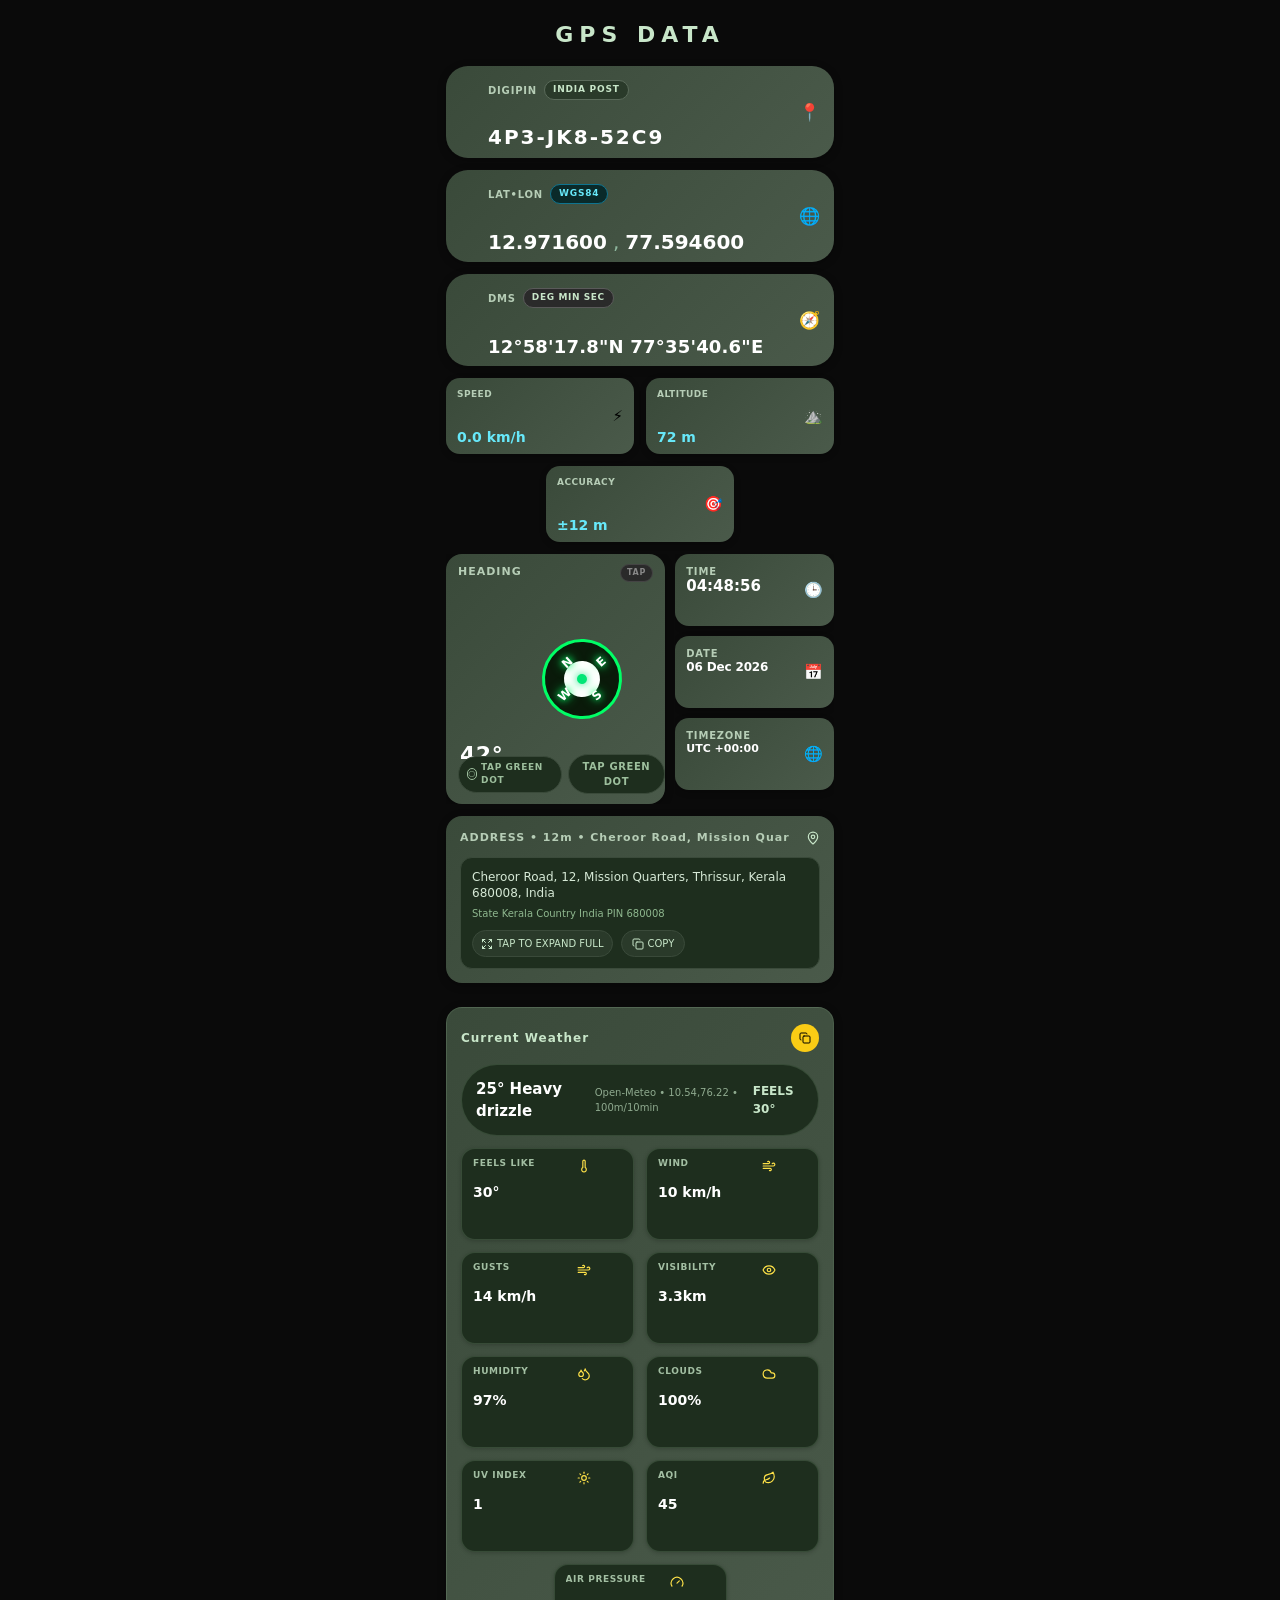
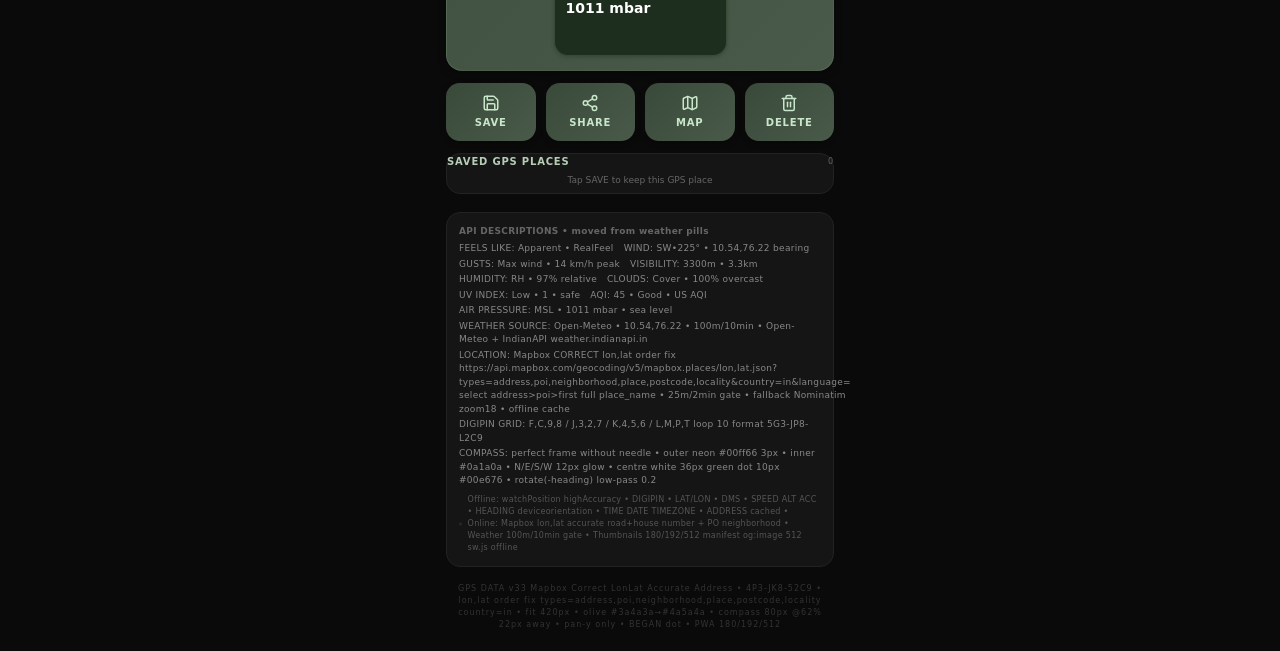
==== commit e424ca3c: "Show actual Open-Meteo weather condition" ====
--- a/index.html
+++ b/index.html
@@ -62,7 +62,7 @@
 State: ${Ie}
 Country: ${j}
 PIN: ${U}
-Place: ${W}`;p(z),E(fe),B(Ue),m(re),ul.current={pos:{...e},time:w}}}catch{}})()},1800);return()=>clearTimeout($)},[e.lat,e.lon,S]),F.useEffect(()=>{if(typeof window<"u"&&window.location.protocol==="file:")return;let w=Date.now(),N=ds.current;if(N){let Q=fd(N.pos,e),D=w-N.time;if(Q<100&&D<600000)return}if(typeof navigator<"u"&&!navigator.onLine)return;let $=setTimeout(()=>{(async()=>{try{let D=await fetch(`https://api.open-meteo.com/v1/forecast?latitude=${e.lat}&longitude=${e.lon}&current=temperature_2m,apparent_temperature,wind_speed_10m,wind_gusts_10m,relative_humidity_2m,cloud_cover,uv_index,pressure_msl,visibility,weather_code&daily=temperature_2m_max&timezone=auto`);if(D.ok){let I=(await D.json()).current;if(I)pd((W)=>({...W,temp:Math.round(I.temperature_2m??W.temp),feels:Math.round(I.apparent_temperature??W.feels),wind:Math.round(I.wind_speed_10m??W.wind),gusts:Math.round(I.wind_gusts_10m??W.gusts),humidity:I.relative_humidity_2m??W.humidity,clouds:I.cloud_cover??W.clouds,uv:I.uv_index??W.uv,pressure:Math.round(I.pressure_msl??W.pressure),visibility:I.visibility?+(I.visibility/1000).toFixed(1):W.visibility,coords:`${e.lat.toFixed(2)},${e.lon.toFixed(2)}`,source:"Open-Meteo",gate:"100m/10min"})),ds.current={pos:{...e},time:w}}}catch{}if(P)try{let D=await fetch(`https://weather.indianapi.in/india/weather?lat=${e.lat}&lon=${e.lon}`,{headers:{"x-api-key":P}});if(D.ok){let H=await D.json()}}catch{}})()},4000);return()=>clearTimeout($)},[e.lat,e.lon,P]),F.useEffect(()=>{let w=(U)=>{let ie=document.createElement("canvas");ie.width=U,ie.height=U;let z=ie.getContext("2d");z.fillStyle="#0a0a0a",z.fillRect(0,0,U,U);let fe=U*0.18;z.fillStyle="#3a4a3a",z.beginPath();let Ue=U*0.08;z.roundRect(Ue,Ue,U-Ue*2,U-Ue*2,fe),z.fill();let re=U/2,Me=U/2,Ge=U*0.28;z.strokeStyle="#00ff66",z.lineWidth=Math.max(3,U*0.02),z.beginPath(),z.arc(re,Me,Ge,0,Math.PI*2),z.stroke(),z.fillStyle="#0a1a0a",z.beginPath(),z.arc(re,Me,Ge*0.85,0,Math.PI*2),z.fill(),z.fillStyle="#ffffff",z.shadowColor="#00ff66",z.shadowBlur=U*0.02,z.font=`bold ${Math.round(U*0.07)}px sans-serif`,z.textAlign="center",z.textBaseline="middle",z.fillText("N",re,Me-Ge*0.55),z.fillText("S",re,Me+Ge*0.55),z.fillText("E",re+Ge*0.55,Me),z.fillText("W",re-Ge*0.55,Me),z.shadowBlur=0;let at=Ge*0.38;return z.fillStyle="#ffffff",z.beginPath(),z.arc(re,Me,at,0,Math.PI*2),z.fill(),z.fillStyle="#00e676",z.beginPath(),z.arc(re,Me,at*0.28,0,Math.PI*2),z.fill(),z.fillStyle="#c8e6c9",z.font=`900 ${Math.round(U*0.06)}px sans-serif`,z.fillText("GPS",re,Ue+U*0.08),ie.toDataURL("image/png")},N=w(180),$=w(192),Q=w(512),D=(U,ie,z)=>{let fe=document.querySelector(`link[rel="${U}"][sizes="${ie}"]`);if(!fe)fe=document.createElement("link"),fe.rel=U,fe.sizes=ie,document.head.appendChild(fe);fe.href=z};D("apple-touch-icon","180x180",N),D("icon","192x192",$),D("icon","512x512",Q);let H=document.querySelector('meta[property="og:image"]');if(!H)H=document.createElement("meta"),H.setAttribute("property","og:image"),document.head.appendChild(H);H.content=Q;let W=JSON.stringify({name:"GPS Data v33 Exact Second Image Perfect Frame No Overlap",short_name:"GPS Data v33",display:"standalone",background_color:"#0a0a0a",theme_color:"#0a0a0a",icons:[{src:$,sizes:"192x192",type:"image/png"},{src:Q,sizes:"512x512",type:"image/png"}]}),Ie="data:application/json;base64,"+btoa(W),j=document.querySelector('link[rel="manifest"]');if(!j)j=document.createElement("link"),j.rel="manifest",document.head.appendChild(j);if(j.href=Ie,"serviceWorker"in navigator)navigator.serviceWorker.register("/sw.js",{scope:"/",updateViaCache:"none"}).catch(()=>{})},[]);let Yt=fm(e.lat,e.lon),wd=cm(e.lat,e.lon),ys=i.toLocaleTimeString("en-GB",{hour12:!1}),kd=i.toLocaleDateString("en-GB",{day:"2-digit",month:"short",year:"numeric"}),Sd=Intl.DateTimeFormat().resolvedOptions().timeZone||"Asia/Kolkata",Qu=-i.getTimezoneOffset(),Ed=Qu>=0?"+":"-",_d=String(Math.floor(Math.abs(Qu)/60)).padStart(2,"0"),Cd=String(Math.abs(Qu)%60).padStart(2,"0"),gs=`${Sd} ${Ed}${_d}:${Cd}`,sl=(w)=>{try{navigator.clipboard.writeText(w),y("COPIED "+w.slice(0,20)),setTimeout(()=>y(""),1800)}catch{let N=document.createElement("textarea");N.value=w,document.body.appendChild(N),N.select(),document.execCommand("copy"),N.remove(),y("COPIED"),setTimeout(()=>y(""),1800)}},Fe={background:"linear-gradient(135deg, #3a4a3a 0%, #4a5a4a 100%)"};return O("div",{className:"min-h-screen w-full bg-[#0a0a0a] flex justify-center overflow-x-hidden max-w-[100vw] box-border m-0 p-0",children:[v("style",{children:`
+Place: ${W}`;p(z),E(fe),B(Ue),m(re),ul.current={pos:{...e},time:w}}}catch{}})()},1800);return()=>clearTimeout($)},[e.lat,e.lon,S]),F.useEffect(()=>{if(typeof window<"u"&&window.location.protocol==="file:")return;let w=Date.now(),N=ds.current;if(N){let Q=fd(N.pos,e),D=w-N.time;if(Q<100&&D<600000)return}if(typeof navigator<"u"&&!navigator.onLine)return;let $=setTimeout(()=>{(async()=>{try{let D=await fetch(`https://api.open-meteo.com/v1/forecast?latitude=${e.lat}&longitude=${e.lon}&current=temperature_2m,apparent_temperature,wind_speed_10m,wind_gusts_10m,relative_humidity_2m,cloud_cover,uv_index,pressure_msl,visibility,weather_code&daily=temperature_2m_max&timezone=auto`);if(D.ok){let I=(await D.json()).current;if(I)pd((W)=>({...W,temp:Math.round(I.temperature_2m??W.temp),feels:Math.round(I.apparent_temperature??W.feels),wind:Math.round(I.wind_speed_10m??W.wind),gusts:Math.round(I.wind_gusts_10m??W.gusts),humidity:I.relative_humidity_2m??W.humidity,clouds:I.cloud_cover??W.clouds,uv:I.uv_index??W.uv,pressure:Math.round(I.pressure_msl??W.pressure),visibility:I.visibility?+(I.visibility/1000).toFixed(1):W.visibility,desc:I.weather_code!=null?({"0":"Clear sky","1":"Mainly clear","2":"Partly cloudy","3":"Overcast","45":"Fog","48":"Rime fog","51":"Light drizzle","53":"Moderate drizzle","55":"Dense drizzle","56":"Light freezing drizzle","57":"Dense freezing drizzle","61":"Slight rain","63":"Moderate rain","65":"Heavy rain","66":"Light freezing rain","67":"Heavy freezing rain","71":"Slight snow","73":"Moderate snow","75":"Heavy snow","77":"Snow grains","80":"Slight rain showers","81":"Moderate rain showers","82":"Violent rain showers","85":"Slight snow showers","86":"Heavy snow showers","95":"Thunderstorm","96":"Thunderstorm with slight hail","97":"Heavy thunderstorm","99":"Thunderstorm with heavy hail"}[String(I.weather_code)]||W.desc):W.desc,coords:`${e.lat.toFixed(2)},${e.lon.toFixed(2)}`,source:"Open-Meteo",gate:"100m/10min"})),ds.current={pos:{...e},time:w}}}catch{}if(P)try{let D=await fetch(`https://weather.indianapi.in/india/weather?lat=${e.lat}&lon=${e.lon}`,{headers:{"x-api-key":P}});if(D.ok){let H=await D.json()}}catch{}})()},4000);return()=>clearTimeout($)},[e.lat,e.lon,P]),F.useEffect(()=>{let w=(U)=>{let ie=document.createElement("canvas");ie.width=U,ie.height=U;let z=ie.getContext("2d");z.fillStyle="#0a0a0a",z.fillRect(0,0,U,U);let fe=U*0.18;z.fillStyle="#3a4a3a",z.beginPath();let Ue=U*0.08;z.roundRect(Ue,Ue,U-Ue*2,U-Ue*2,fe),z.fill();let re=U/2,Me=U/2,Ge=U*0.28;z.strokeStyle="#00ff66",z.lineWidth=Math.max(3,U*0.02),z.beginPath(),z.arc(re,Me,Ge,0,Math.PI*2),z.stroke(),z.fillStyle="#0a1a0a",z.beginPath(),z.arc(re,Me,Ge*0.85,0,Math.PI*2),z.fill(),z.fillStyle="#ffffff",z.shadowColor="#00ff66",z.shadowBlur=U*0.02,z.font=`bold ${Math.round(U*0.07)}px sans-serif`,z.textAlign="center",z.textBaseline="middle",z.fillText("N",re,Me-Ge*0.55),z.fillText("S",re,Me+Ge*0.55),z.fillText("E",re+Ge*0.55,Me),z.fillText("W",re-Ge*0.55,Me),z.shadowBlur=0;let at=Ge*0.38;return z.fillStyle="#ffffff",z.beginPath(),z.arc(re,Me,at,0,Math.PI*2),z.fill(),z.fillStyle="#00e676",z.beginPath(),z.arc(re,Me,at*0.28,0,Math.PI*2),z.fill(),z.fillStyle="#c8e6c9",z.font=`900 ${Math.round(U*0.06)}px sans-serif`,z.fillText("GPS",re,Ue+U*0.08),ie.toDataURL("image/png")},N=w(180),$=w(192),Q=w(512),D=(U,ie,z)=>{let fe=document.querySelector(`link[rel="${U}"][sizes="${ie}"]`);if(!fe)fe=document.createElement("link"),fe.rel=U,fe.sizes=ie,document.head.appendChild(fe);fe.href=z};D("apple-touch-icon","180x180",N),D("icon","192x192",$),D("icon","512x512",Q);let H=document.querySelector('meta[property="og:image"]');if(!H)H=document.createElement("meta"),H.setAttribute("property","og:image"),document.head.appendChild(H);H.content=Q;let W=JSON.stringify({name:"GPS Data v33 Exact Second Image Perfect Frame No Overlap",short_name:"GPS Data v33",display:"standalone",background_color:"#0a0a0a",theme_color:"#0a0a0a",icons:[{src:$,sizes:"192x192",type:"image/png"},{src:Q,sizes:"512x512",type:"image/png"}]}),Ie="data:application/json;base64,"+btoa(W),j=document.querySelector('link[rel="manifest"]');if(!j)j=document.createElement("link"),j.rel="manifest",document.head.appendChild(j);if(j.href=Ie,"serviceWorker"in navigator)navigator.serviceWorker.register("/sw.js",{scope:"/",updateViaCache:"none"}).catch(()=>{})},[]);let Yt=fm(e.lat,e.lon),wd=cm(e.lat,e.lon),ys=i.toLocaleTimeString("en-GB",{hour12:!1}),kd=i.toLocaleDateString("en-GB",{day:"2-digit",month:"short",year:"numeric"}),Sd=Intl.DateTimeFormat().resolvedOptions().timeZone||"Asia/Kolkata",Qu=-i.getTimezoneOffset(),Ed=Qu>=0?"+":"-",_d=String(Math.floor(Math.abs(Qu)/60)).padStart(2,"0"),Cd=String(Math.abs(Qu)%60).padStart(2,"0"),gs=`${Sd} ${Ed}${_d}:${Cd}`,sl=(w)=>{try{navigator.clipboard.writeText(w),y("COPIED "+w.slice(0,20)),setTimeout(()=>y(""),1800)}catch{let N=document.createElement("textarea");N.value=w,document.body.appendChild(N),N.select(),document.execCommand("copy"),N.remove(),y("COPIED"),setTimeout(()=>y(""),1800)}},Fe={background:"linear-gradient(135deg, #3a4a3a 0%, #4a5a4a 100%)"};return O("div",{className:"min-h-screen w-full bg-[#0a0a0a] flex justify-center overflow-x-hidden max-w-[100vw] box-border m-0 p-0",children:[v("style",{children:`
         html{overflow-x:hidden;width:100%;max-width:100vw;margin:0;padding:0;overscroll-behavior-x:none;}
         body{overflow-x:hidden;width:100%;max-width:100vw;margin:0;padding:0;touch-action:pan-y;-webkit-overflow-scrolling:touch;overscroll-behavior-x:none;overflow-y:auto;}
         .gps-capsules{display:flex;gap:8px;overflow-x:auto;overflow-y:hidden;scrollbar-width:none;-webkit-overflow-scrolling:touch;padding:2px 1px 4px;touch-action:pan-x;overscroll-behavior-x:contain}.gps-capsules::-webkit-scrollbar{display:none}.gps-capsule{flex:0 0 auto;min-width:138px;max-width:190px;padding:9px 11px;border-radius:12px;border:1px solid #3a4a3a;background:linear-gradient(135deg,#1e2e1e,#2a3a2a);color:#d6e9d6;text-align:left}.gps-capsule-title{font-size:10px;font-weight:800;white-space:nowrap;overflow:hidden;text-overflow:ellipsis}.gps-capsule-sub{font-size:8px;color:#8fb88f;margin-top:3px;white-space:nowrap;overflow:hidden;text-overflow:ellipsis}.gps-delete-panel{border:1px solid #5a3a3a;background:#211515;border-radius:14px;padding:10px;margin-top:6px}.gps-delete-row{display:flex;align-items:center;justify-content:space-between;gap:8px;padding:7px 0;border-bottom:1px solid #342222}.gps-delete-row:last-child{border-bottom:0}.gps-delete-name{min-width:0;flex:1;font-size:10px;color:#d6e9d6;white-space:nowrap;overflow:hidden;text-overflow:ellipsis}.gps-delete-one{width:28px;height:28px;border-radius:9px;background:#3a2020;border:1px solid #6a3838;color:#ffb4b4;font-weight:800}.gps-search-tab{border-radius:22px!important;min-height:92px!important;height:92px!important;padding:9px 42px!important;display:flex!important;align-items:flex-start!important;position:relative!important;overflow:hidden!important}.gps-search-tab:before{position:absolute;right:14px;top:50%;transform:translateY(-50%);font-size:17px;line-height:1;z-index:2}.gps-tab-digipin:before{content:"📍"}.gps-tab-latlon:before{content:"🌐"}.gps-tab-dms:before{content:"🧭"}.gps-search-tab>div:first-child{display:flex!important;align-items:center!important;gap:7px!important;min-width:0!important;height:30px!important}.gps-search-tab>div:first-child>span:first-child{font-size:10px!important;letter-spacing:.8px!important;white-space:nowrap!important}.gps-search-tab>div:last-child{position:absolute!important;left:42px!important;right:42px!important;bottom:10px!important;margin:0!important;min-width:0!important;overflow:hidden!important;text-align:left!important}.gps-search-tab>div:last-child>div{font-size:17px!important;line-height:1.12!important;white-space:nowrap!important;overflow:hidden!important;text-overflow:ellipsis!important}.gps-tab-digipin>div:last-child>div{font-size:20px!important}.gps-tab-latlon>div:last-child>div{font-size:17px!important}.gps-tab-dms>div:last-child>div{font-size:16px!important;line-height:1.18!important;white-space:normal!important}.gps-metric-tab{position:relative!important;padding:10px 11px 9px 11px!important;min-height:76px!important;height:76px!important;overflow:hidden!important;display:grid!important;grid-template-columns:minmax(0,1fr) auto!important;grid-template-rows:auto 1fr!important;column-gap:8px!important;align-items:start!important}.gps-metric-tab>span:first-child{grid-column:1!important;grid-row:1!important;font-size:9px!important;letter-spacing:.45px!important;white-space:nowrap!important;overflow:hidden!important;text-overflow:ellipsis!important;display:block!important;min-width:0!important}.gps-metric-tab>span:last-child{grid-column:1!important;grid-row:2!important;align-self:end!important;font-size:14px!important;line-height:1.05!important;white-space:nowrap!important;min-width:0!important}.gps-metric-tab:after{position:static!important;grid-column:2!important;grid-row:1 / span 2!important;align-self:center!important;justify-self:end!important;transform:none!important;font-size:15px!important;line-height:1!important;z-index:2!important;pointer-events:none!important}.gps-metric-tab:nth-child(1):after{content:"⚡"}.gps-metric-tab:nth-child(2):after{content:"⛰️"}.gps-metric-tab:nth-child(3):after{content:"🎯"}.gps-time-tab,.gps-date-tab,.gps-zone-tab{position:relative!important;padding:10px 11px!important;min-height:72px!important;height:72px!important;overflow:hidden!important;display:grid!important;grid-template-columns:minmax(0,1fr) auto!important;grid-template-rows:auto 1fr!important;column-gap:8px!important;align-items:start!important}.gps-time-tab:after,.gps-date-tab:after,.gps-zone-tab:after{position:static!important;grid-column:2!important;grid-row:1 / span 2!important;align-self:center!important;justify-self:end!important;transform:none!important;font-size:15px!important;line-height:1!important;pointer-events:none!important}.gps-time-tab:after{content:"🕒"}.gps-date-tab:after{content:"📅"}.gps-zone-tab:after{content:"🌐"}.gps-time-tab>span,.gps-date-tab>span,.gps-zone-tab>span{display:block!important;max-width:none!important;min-width:0!important;overflow:hidden!important;text-overflow:ellipsis!important;white-space:nowrap!important}.gps-date-tab>span:last-child{overflow:visible!important;text-overflow:clip!important;white-space:nowrap!important;font-size:12px!important;letter-spacing:-.15px!important}.weather-section{background:linear-gradient(135deg,#3a4a3a 0%,#4a5a4a 100%)!important;border:1px solid rgba(120,150,120,.25)!important}.weather-header{display:flex!important;align-items:center!important;justify-content:space-between!important;min-height:32px!important;margin-bottom:10px!important}.weather-header-title{font-size:12px!important;letter-spacing:1px!important;color:#c8e6c9!important;font-weight:700!important}.weather-copy{width:28px!important;height:28px!important;flex:0 0 28px!important}.weather-main-pill{background:#1e2e1e!important;border:1px solid rgba(120,150,120,.28)!important;min-height:72px!important}.weather-tab{background:#1e2e1e!important;border:1px solid rgba(120,150,120,.28)!important;min-height:92px!important;height:92px!important;position:relative!important;overflow:hidden!important;padding:10px 42px 9px 11px!important}.weather-tab:before{content:none!important}.weather-tab .text-yellow-300{position:static!important;right:auto!important;top:auto!important;transform:none!important;z-index:2!important;display:flex!important;flex:0 0 auto!important;align-self:flex-start!important}.weather-tab>div:first-child{display:flex!important;position:static!important;min-height:0!important;padding:0!important;margin:0!important;align-items:flex-start!important;justify-content:space-between!important;gap:8px!important}.weather-tab>div:first-child>span:first-child{position:static!important;left:auto!important;top:auto!important;right:auto!important;font-size:9px!important;line-height:1.05!important;white-space:nowrap!important;overflow:hidden!important;text-overflow:ellipsis!important;flex:1 1 auto!important;min-width:0!important}.weather-tab>div:last-child{position:static!important;left:auto!important;right:auto!important;bottom:auto!important;margin-top:12px!important;overflow:hidden!important;min-width:0!important}.weather-tab .text-white{font-size:14px!important;line-height:1.05!important;white-space:nowrap!important;overflow:hidden!important;text-overflow:ellipsis!important}.gps-full-date{font-size:13px!important;white-space:nowrap!important;overflow:visible!important;text-overflow:clip!important;display:block!important;letter-spacing:-.15px!important}.weather-tab{box-sizing:border-box!important}
